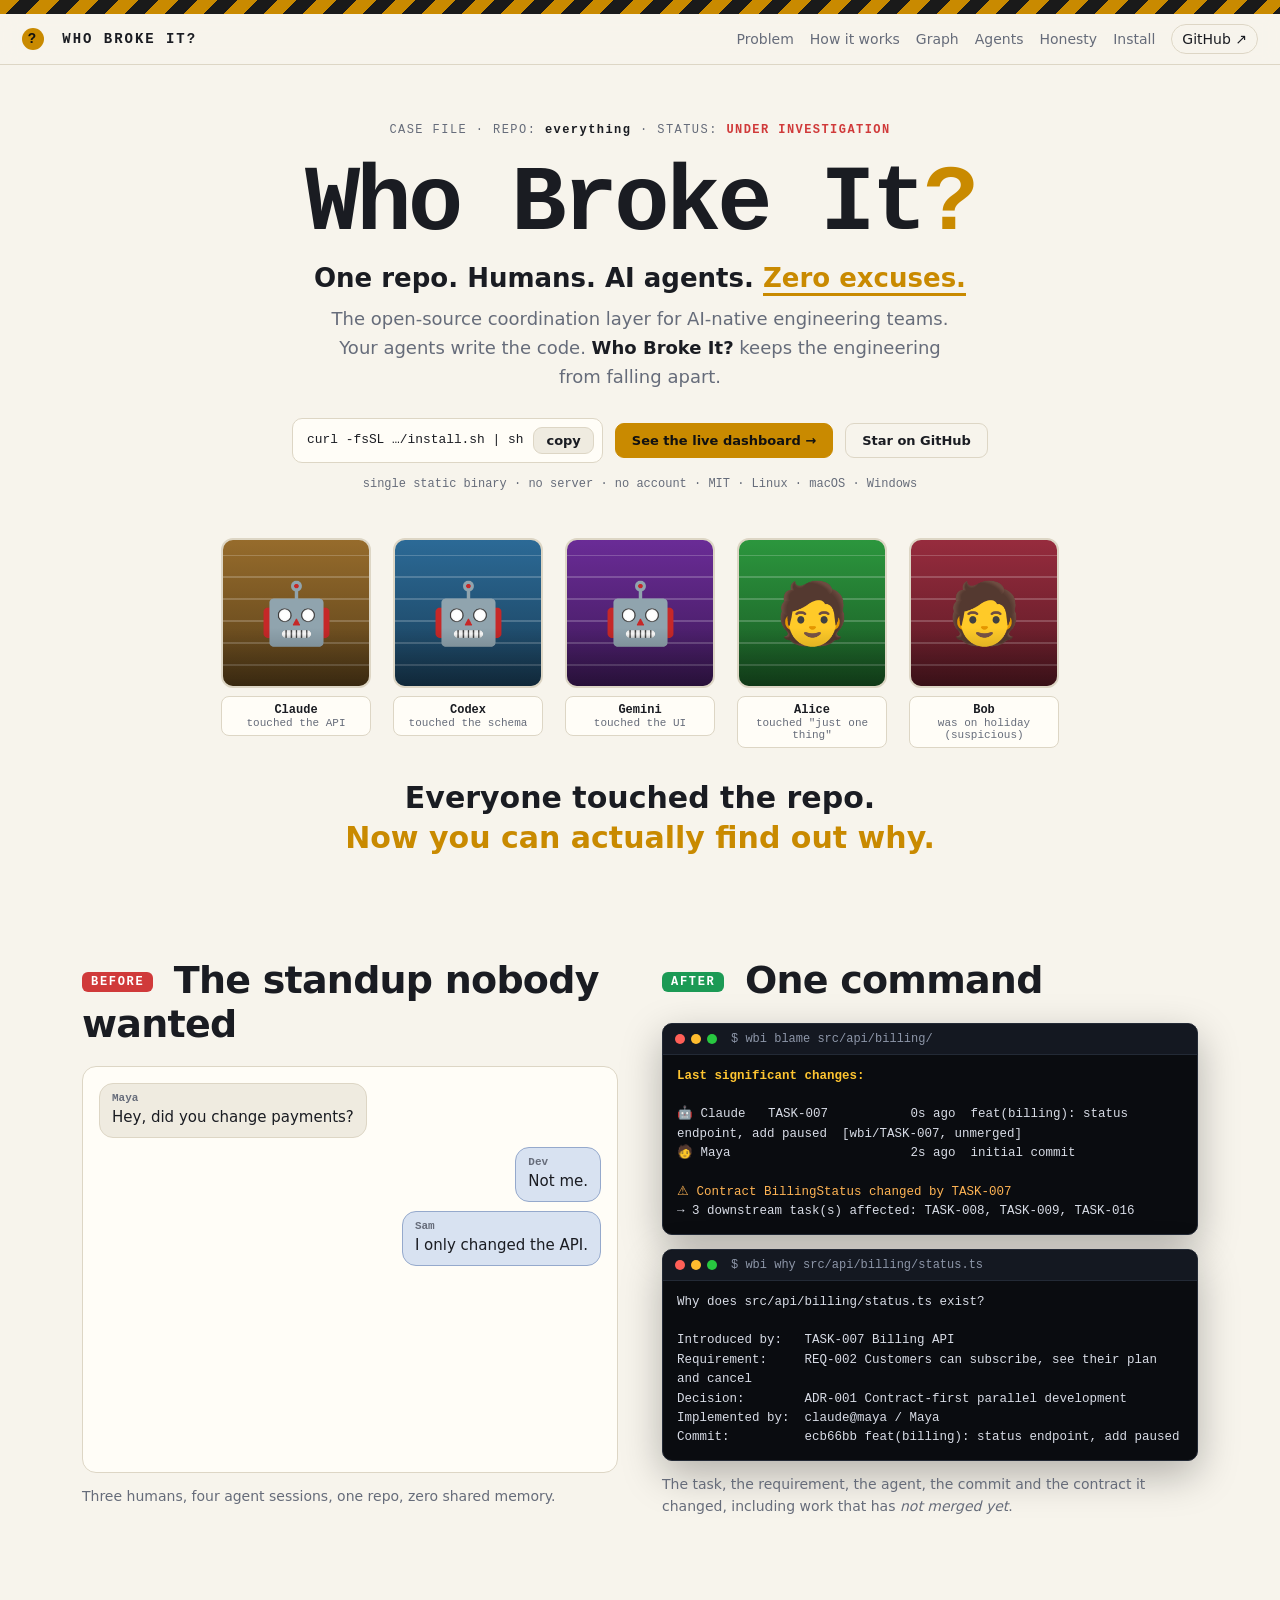
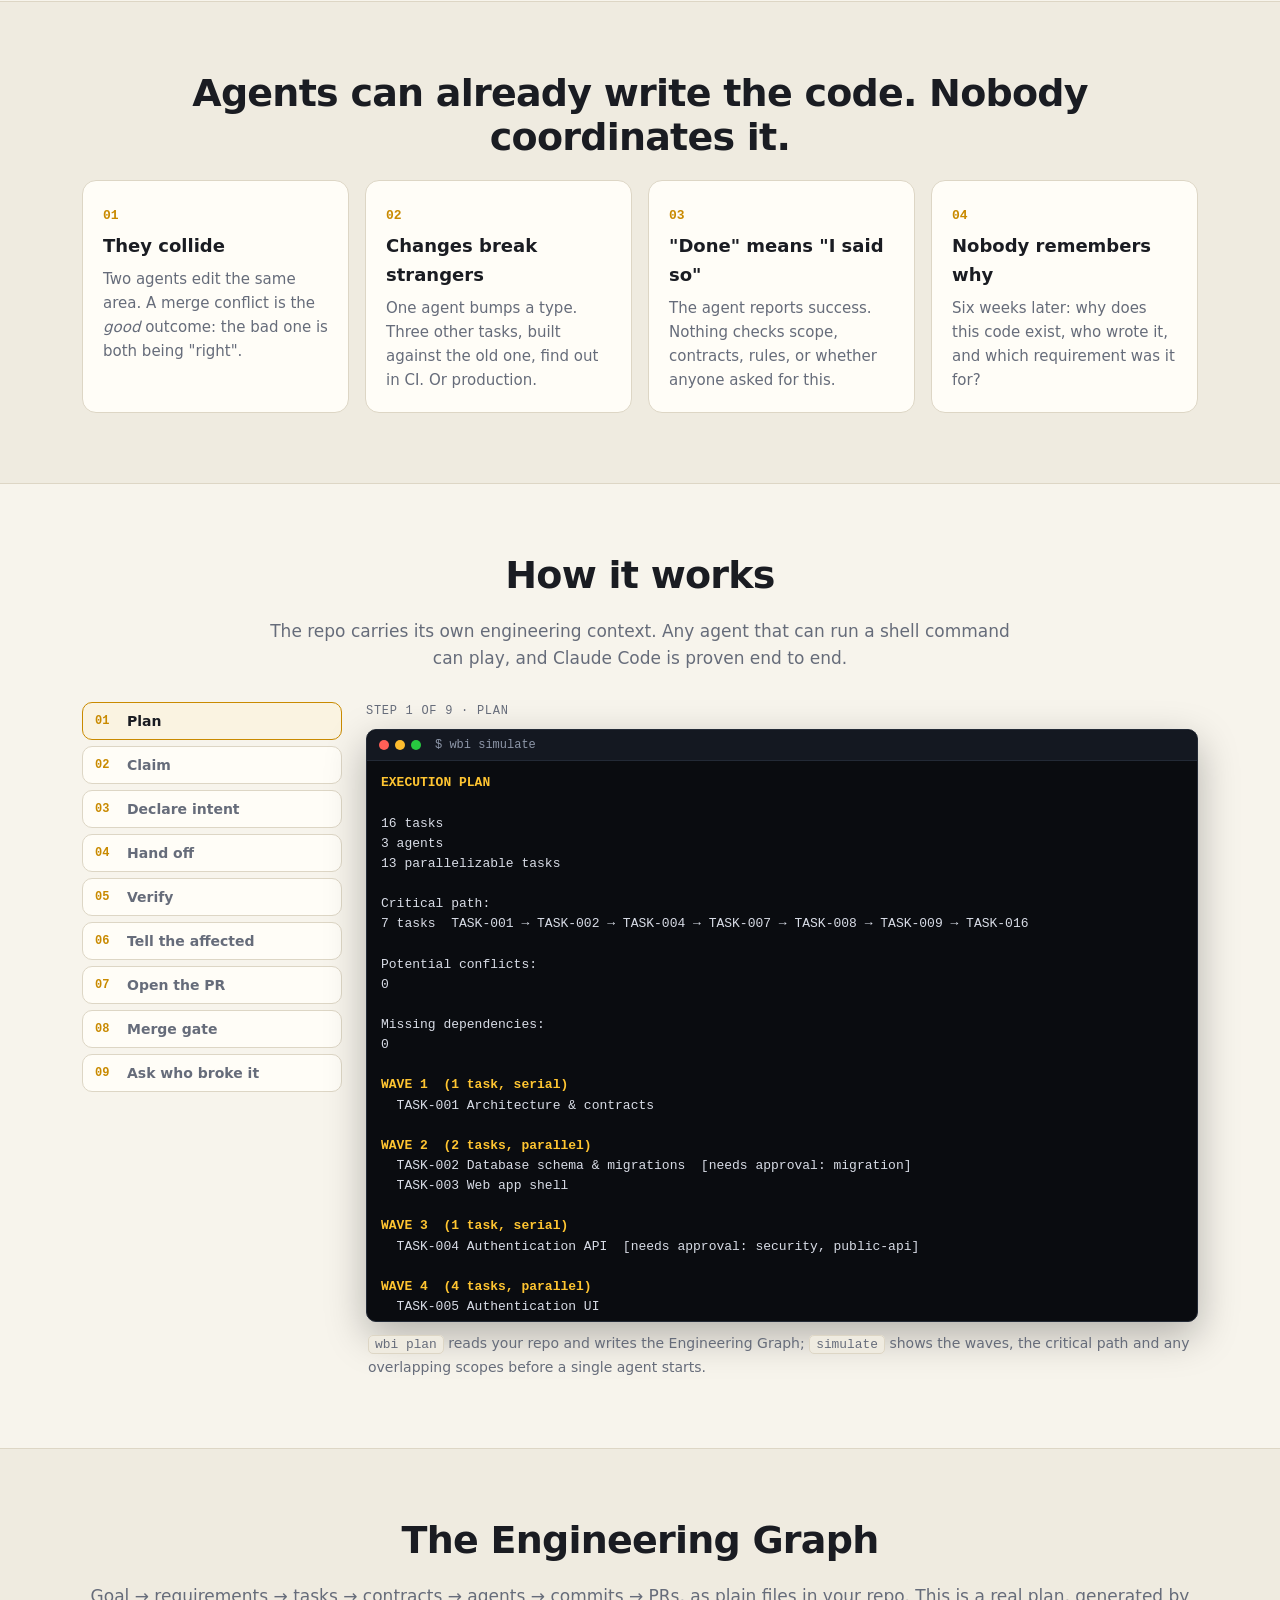
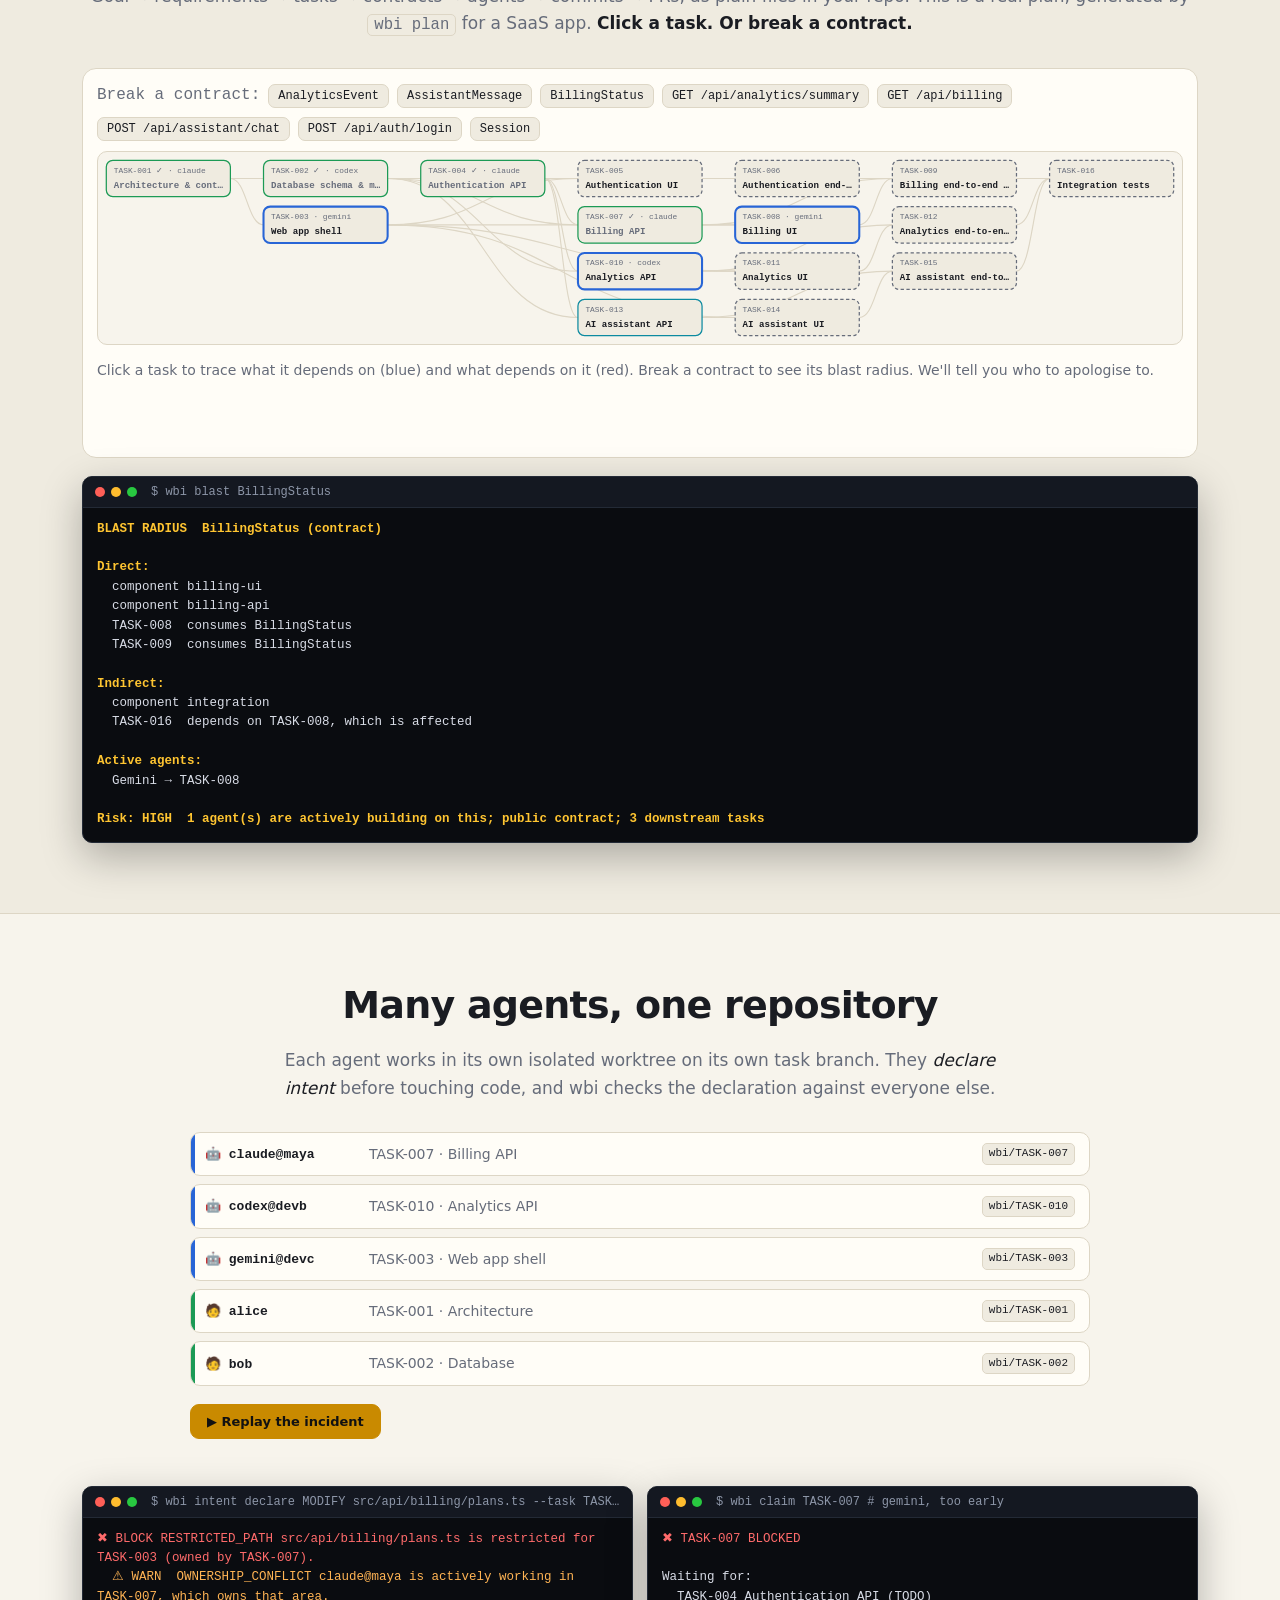
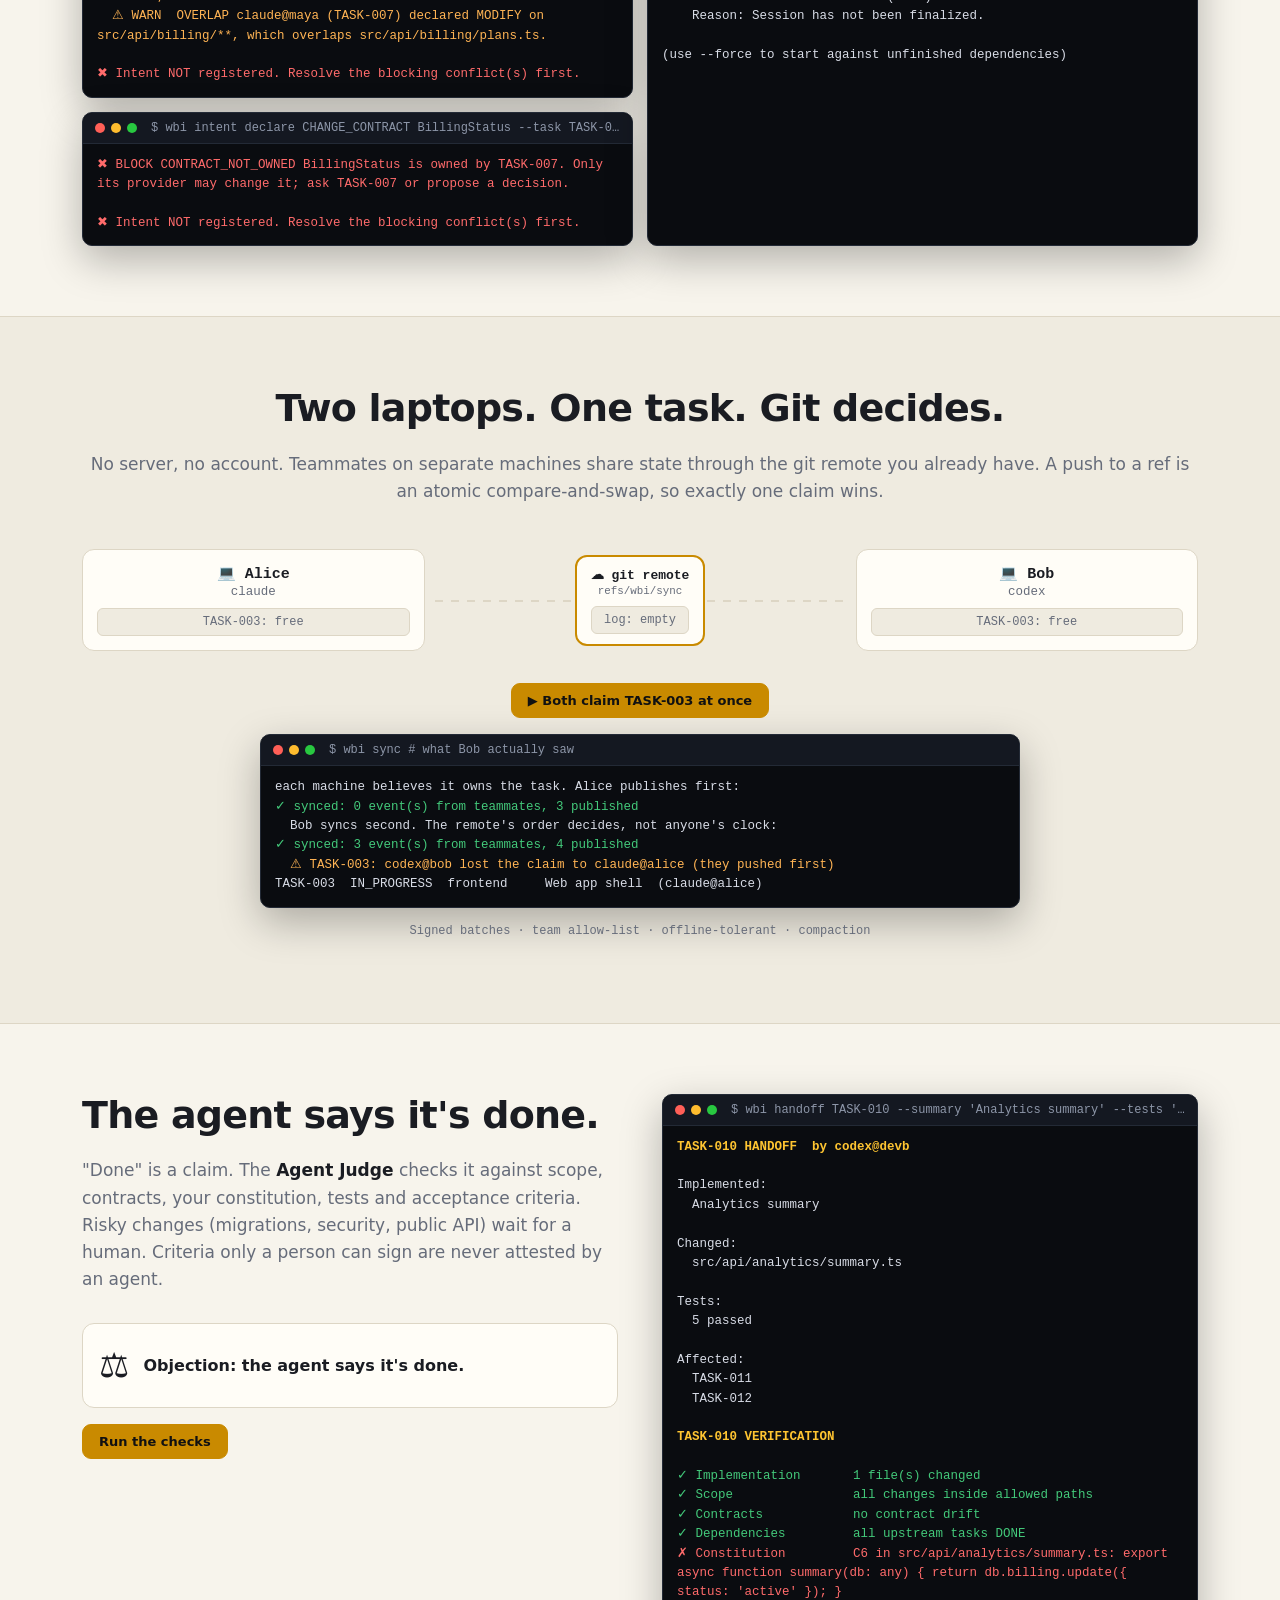
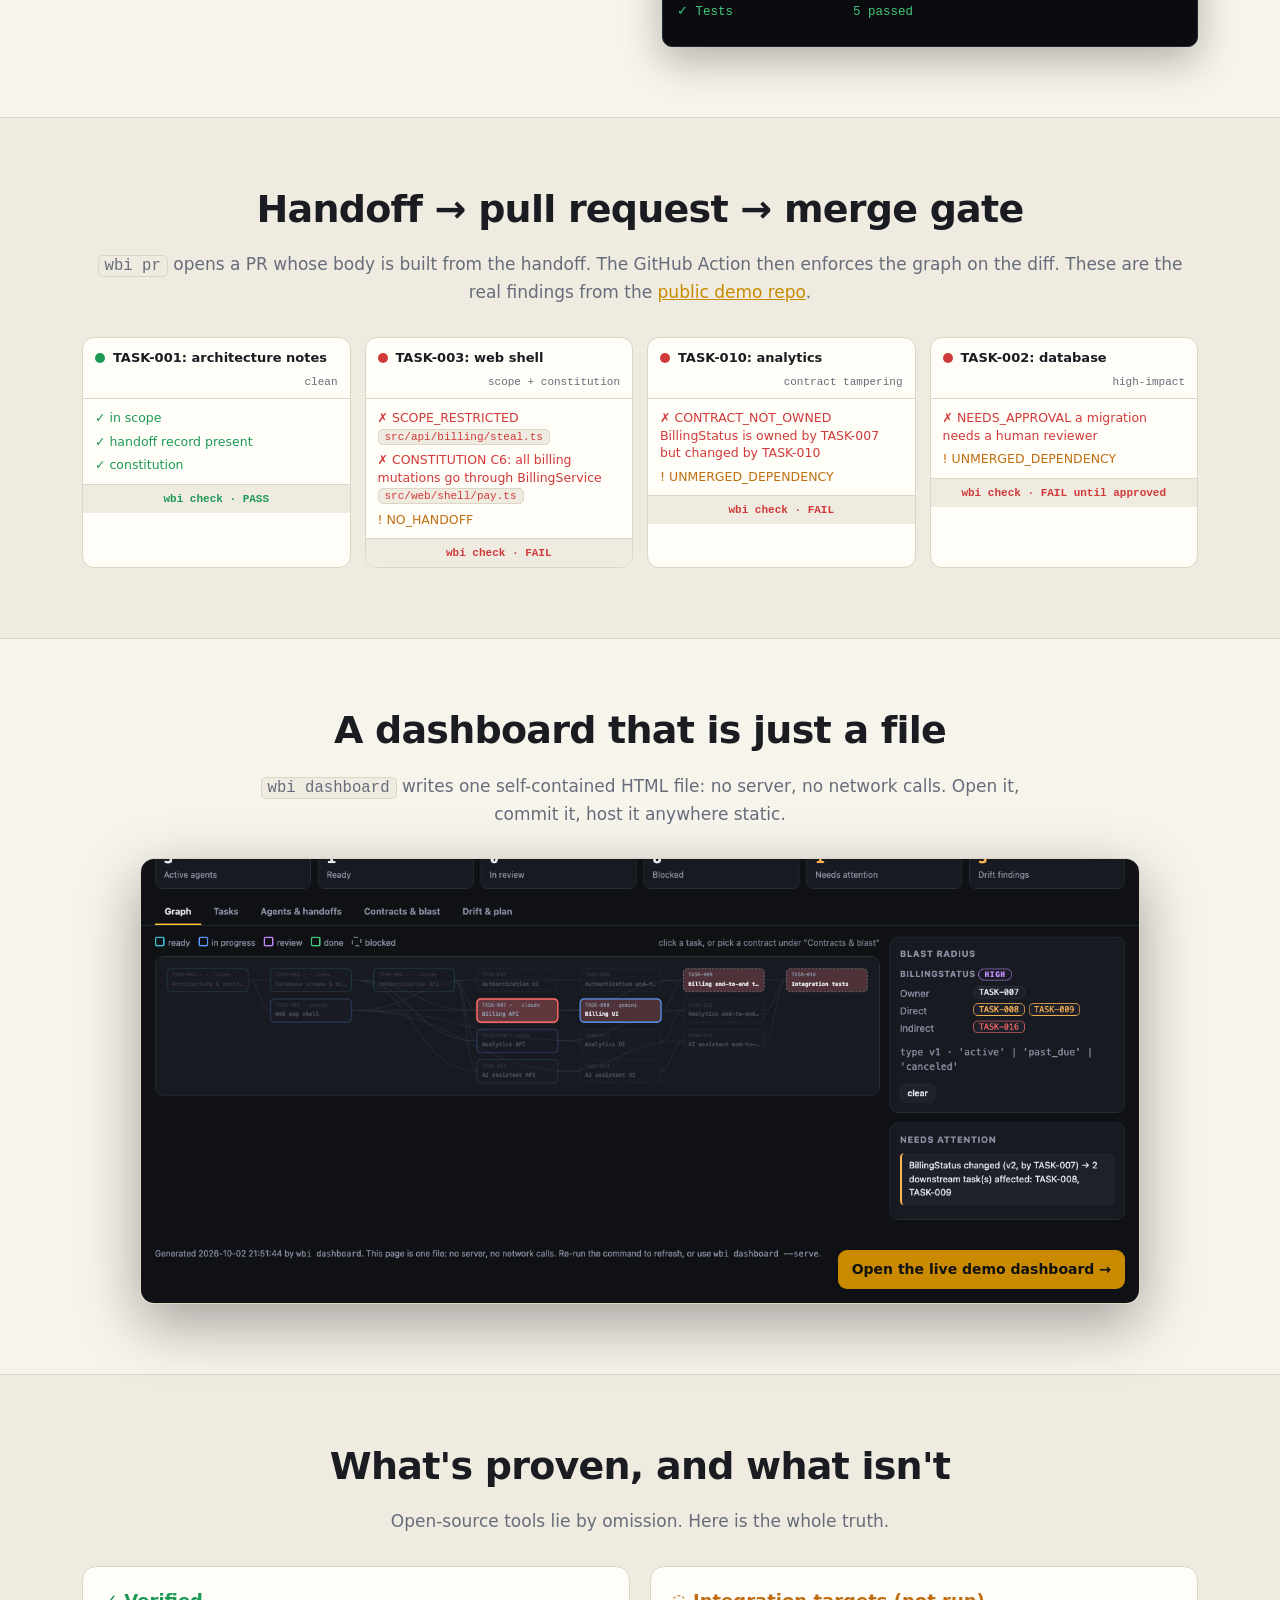
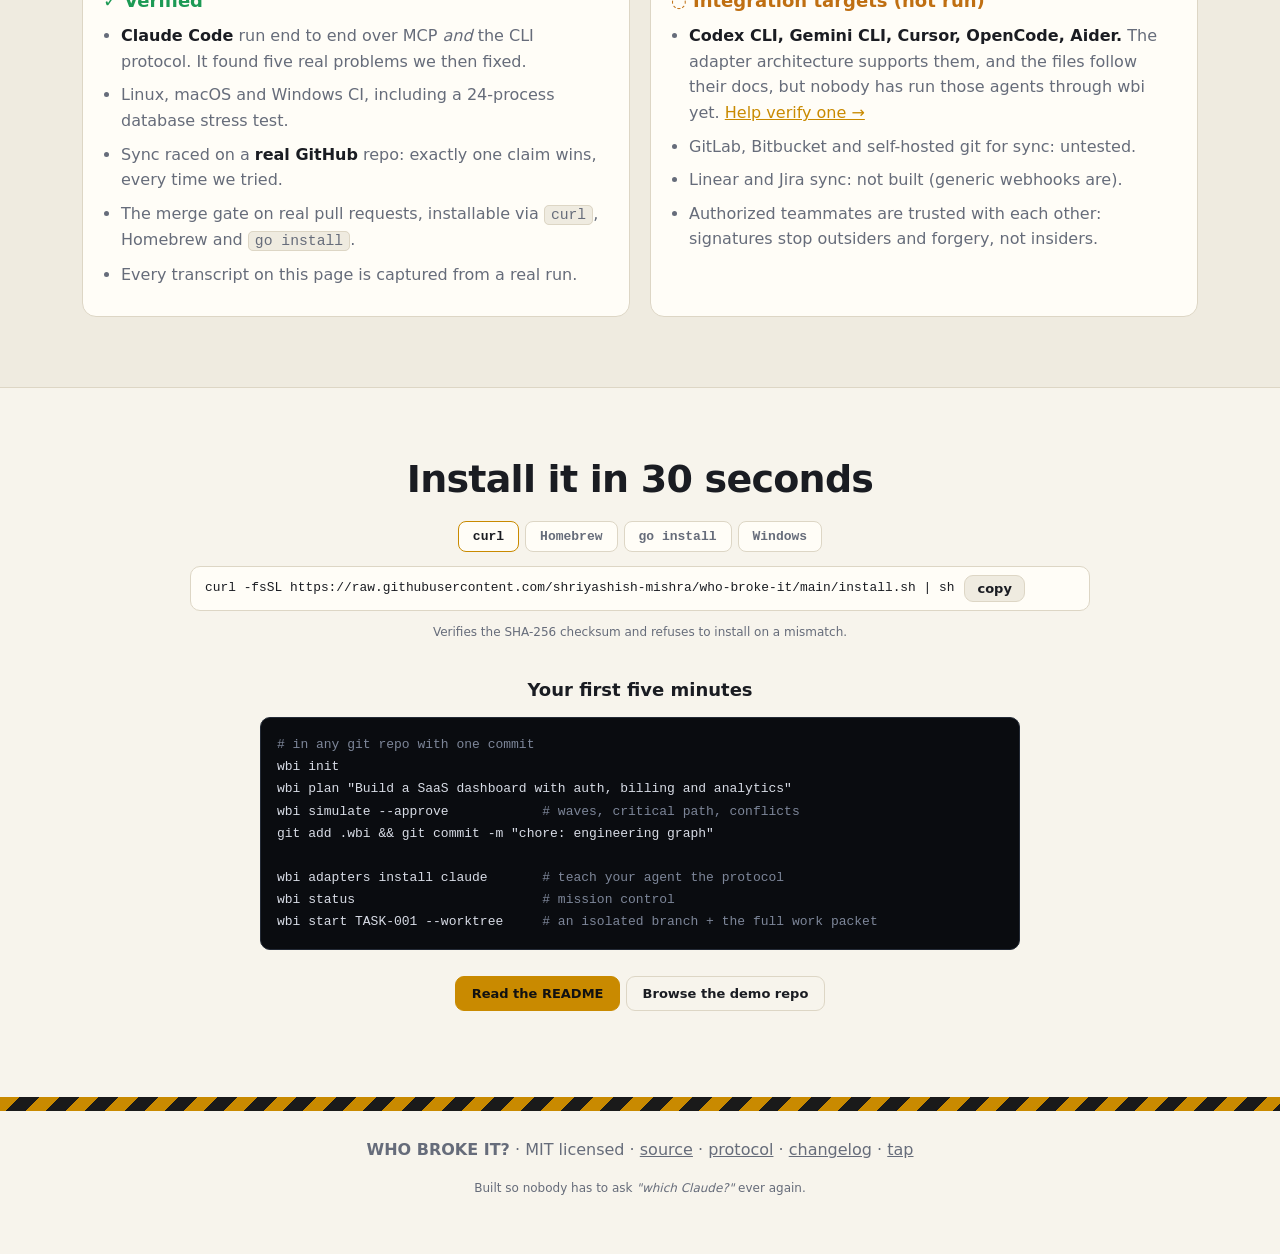
==== site/index.html @ e5d43554 "feat(site): GitHub Pages site (noir case-file theme) built from real demo output Hero, before/after," ====
<!doctype html>
<html lang="en">
<head>
<meta charset="utf-8">
<meta name="viewport" content="width=device-width, initial-scale=1">
<title>Who Broke It? One repo. Humans. AI agents. Zero excuses.</title>
<meta name="description" content="Who Broke It? is the open-source coordination layer for AI-native engineering teams: one repo, many humans and coding agents, shared task graph, intent and conflict detection, blast radius, verified handoffs and a merge gate.">
<meta property="og:title" content="Who Broke It?">
<meta property="og:description" content="One repo. Humans. AI agents. Zero excuses. The open-source coordination layer for AI-native engineering teams.">
<meta property="og:type" content="website">
<meta property="og:url" content="https://shriyashish-mishra.github.io/who-broke-it/">
<meta property="og:image" content="https://shriyashish-mishra.github.io/who-broke-it/og.png">
<meta name="twitter:card" content="summary_large_image">
<link rel="icon" href="favicon.svg" type="image/svg+xml">
<link rel="stylesheet" href="site.css">
<noscript><style>.term pre .ln,.m{opacity:1!important;transform:none!important}</style></noscript>
</head>
<body>

<div class="tape" aria-hidden="true"></div>

<header class="top">
  <a class="logo" href="#top" aria-label="Who Broke It? home"><span class="q">?</span> WHO BROKE IT?</a>
  <nav aria-label="Sections">
    <a href="#problem">Problem</a><a href="#how">How it works</a><a href="#graph">Graph</a><a href="#agents">Agents</a><a href="#trust">Honesty</a><a href="#install">Install</a>
    <a class="gh" href="https://github.com/shriyashish-mishra/who-broke-it" rel="noopener">GitHub ↗</a>
  </nav>
</header>

<main id="top">

<!-- ============================ HERO -->
<section class="hero">
  <p class="case mono">CASE FILE · REPO: <b>everything</b> · STATUS: <b class="hot">UNDER INVESTIGATION</b></p>
  <h1>Who Broke It<span class="cursor">?</span></h1>
  <p class="tag">One repo. Humans. AI agents. <em>Zero excuses.</em></p>
  <p class="sub">The open-source coordination layer for AI-native engineering teams. Your agents write the code. <b>Who Broke It?</b> keeps the engineering from falling apart.</p>
  <div class="cta">
    <div class="install" data-copy="curl -fsSL https://raw.githubusercontent.com/shriyashish-mishra/who-broke-it/main/install.sh | sh">
      <code>curl -fsSL …/install.sh | sh</code><button type="button" aria-label="Copy install command">copy</button>
    </div>
    <a class="btn" href="demo-dashboard.html">See the live dashboard →</a>
    <a class="btn ghost" href="https://github.com/shriyashish-mishra/who-broke-it">Star on GitHub</a>
  </div>
  <p class="fine mono">single static binary · no server · no account · MIT · Linux · macOS · Windows</p>

  <div class="lineup" aria-label="Suspects who touched the repo">
    <figure><div class="face" style="--h:36">🤖</div><figcaption><b>Claude</b><span>touched the API</span></figcaption></figure>
    <figure><div class="face" style="--h:205">🤖</div><figcaption><b>Codex</b><span>touched the schema</span></figcaption></figure>
    <figure><div class="face" style="--h:275">🤖</div><figcaption><b>Gemini</b><span>touched the UI</span></figcaption></figure>
    <figure><div class="face" style="--h:130">🧑</div><figcaption><b>Alice</b><span>touched "just one thing"</span></figcaption></figure>
    <figure><div class="face" style="--h:350">🧑</div><figcaption><b>Bob</b><span>was on holiday (suspicious)</span></figcaption></figure>
  </div>
  <p class="verdict">Everyone touched the repo.<br><b>Now you can actually find out why.</b></p>
</section>

<!-- ============================ BEFORE / AFTER -->
<section id="problem" class="block">
  <div class="split">
    <div>
      <h2><span class="tagpill">BEFORE</span> The standup nobody wanted</h2>
      <div class="chat" id="chat" aria-label="A chat about who changed payments">
        <p class="m a"><i>Maya</i>Hey, did you change payments?</p>
        <p class="m b"><i>Dev</i>Not me.</p>
        <p class="m b"><i>Sam</i>I only changed the API.</p>
        <p class="m a"><i>Maya</i>Claude changed the API.</p>
        <p class="m b"><i>Sam</i>Which Claude?</p>
        <p class="m dots"><i>everyone</i>…</p>
      </div>
      <p class="aside">Three humans, four agent sessions, one repo, zero shared memory.</p>
    </div>
    <div>
      <h2><span class="tagpill ok">AFTER</span> One command</h2>
      <div class="term" data-key="blame" data-cmd="wbi blame src/api/billing/"></div>
      <div class="term" data-key="why" data-cmd="wbi why src/api/billing/status.ts" style="margin-top:14px"></div>
      <p class="aside">The task, the requirement, the agent, the commit and the contract it changed, including work that has <em>not merged yet</em>.</p>
    </div>
  </div>
</section>

<section class="block alt">
  <h2 class="center">Agents can already write the code. Nobody coordinates it.</h2>
  <div class="cards four">
    <article><b>01</b><h3>They collide</h3><p>Two agents edit the same area. A merge conflict is the <em>good</em> outcome: the bad one is both being "right".</p></article>
    <article><b>02</b><h3>Changes break strangers</h3><p>One agent bumps a type. Three other tasks, built against the old one, find out in CI. Or production.</p></article>
    <article><b>03</b><h3>"Done" means "I said so"</h3><p>The agent reports success. Nothing checks scope, contracts, rules, or whether anyone asked for this.</p></article>
    <article><b>04</b><h3>Nobody remembers why</h3><p>Six weeks later: why does this code exist, who wrote it, and which requirement was it for?</p></article>
  </div>
</section>

<!-- ============================ HOW IT WORKS -->
<section id="how" class="block">
  <h2 class="center">How it works</h2>
  <p class="lead center">The repo carries its own engineering context. Any agent that can run a shell command can play, and Claude Code is proven end to end.</p>
  <div class="how">
    <ol class="steps" id="steps" role="tablist" aria-label="Workflow steps"></ol>
    <div class="stage">
      <div class="stagehead mono" id="stagehead"></div>
      <div class="term big" id="stageterm"></div>
      <p class="stagenote" id="stagenote"></p>
    </div>
  </div>
</section>

<!-- ============================ GRAPH -->
<section id="graph" class="block alt">
  <h2 class="center">The Engineering Graph</h2>
  <p class="lead center">Goal → requirements → tasks → contracts → agents → commits → PRs, as plain files in your repo. This is a real plan, generated by <code>wbi plan</code> for a SaaS app. <b>Click a task. Or break a contract.</b></p>
  <div class="graphbox">
    <div class="contracts" id="contractbtns"><span class="mono dim">Break a contract:</span></div>
    <div class="gscroll"><svg id="g" role="img" aria-label="Interactive task dependency graph"></svg></div>
    <div class="ginfo" id="ginfo"><p class="dim">Click a task to trace what it depends on (blue) and what depends on it (red). Break a contract to see its blast radius. We'll tell you who to apologise to.</p></div>
  </div>
  <div class="term" data-key="blast" data-cmd="wbi blast BillingStatus" style="margin-top:18px"></div>
</section>

<!-- ============================ AGENTS -->
<section id="agents" class="block">
  <h2 class="center">Many agents, one repository</h2>
  <p class="lead center">Each agent works in its own isolated worktree on its own task branch. They <em>declare intent</em> before touching code, and wbi checks the declaration against everyone else.</p>
  <div class="lanes" id="lanes">
    <div class="lane" data-who="claude"><span class="who">🤖 claude@maya</span><span class="task">TASK-007 · Billing API</span><code>wbi/TASK-007</code></div>
    <div class="lane" data-who="codex"><span class="who">🤖 codex@devb</span><span class="task">TASK-010 · Analytics API</span><code>wbi/TASK-010</code></div>
    <div class="lane" data-who="gemini"><span class="who">🤖 gemini@devc</span><span class="task">TASK-003 · Web app shell</span><code>wbi/TASK-003</code></div>
    <div class="lane" data-who="alice"><span class="who">🧑 alice</span><span class="task">TASK-001 · Architecture</span><code>wbi/TASK-001</code></div>
    <div class="lane" data-who="bob"><span class="who">🧑 bob</span><span class="task">TASK-002 · Database</span><code>wbi/TASK-002</code></div>
  </div>
  <div class="incident">
    <button class="btn" id="replay" type="button">▶ Replay the incident</button>
    <div class="alertbox" id="alertbox" aria-live="polite"></div>
  </div>
  <div class="two">
    <div class="stack">
      <div class="term" data-key="intents1" data-cmd="wbi intent declare MODIFY src/api/billing/plans.ts --task TASK-003   # gemini"></div>
      <div class="term" data-key="intents2" data-cmd="wbi intent declare CHANGE_CONTRACT BillingStatus --task TASK-010   # codex"></div>
    </div>
    <div class="term" data-key="blocked" data-cmd="wbi claim TASK-007   # gemini, too early"></div>
  </div>
</section>

<!-- ============================ SYNC -->
<section class="block alt" id="sync">
  <h2 class="center">Two laptops. One task. Git decides.</h2>
  <p class="lead center">No server, no account. Teammates on separate machines share state through the git remote you already have. A push to a ref is an atomic compare-and-swap, so exactly one claim wins.</p>
  <div class="race" aria-label="Animated diagram of a claim race">
    <div class="box"><div class="lap">💻 Alice<br><small>claude</small></div><div class="state" id="sa">TASK-003: free</div></div>
    <div class="wire"><div class="pkt a" id="pa"></div><div class="pkt b" id="pb"></div><div class="remote">☁ git remote<br><small>refs/wbi/sync</small><div class="state" id="sr">log: empty</div></div></div>
    <div class="box"><div class="lap">💻 Bob<br><small>codex</small></div><div class="state" id="sb">TASK-003: free</div></div>
  </div>
  <p class="center"><button class="btn" id="racebtn" type="button">▶ Both claim TASK-003 at once</button></p>
  <div class="term" data-key="race" data-cmd="wbi sync   # what Bob actually saw" style="max-width:760px;margin:16px auto 0"></div>
  <p class="fine center mono" style="margin-top:14px">Signed batches · team allow-list · offline-tolerant · compaction</p>
</section>

<!-- ============================ JUDGE -->
<section class="block" id="judge">
  <div class="split">
    <div>
      <h2>The agent says it's done.</h2>
      <p class="lead">"Done" is a claim. The <b>Agent Judge</b> checks it against scope, contracts, your constitution, tests and acceptance criteria. Risky changes (migrations, security, public API) wait for a human. Criteria only a person can sign are never attested by an agent.</p>
      <div class="gavel" id="gavel"><span>⚖</span><b id="gavelmsg">Objection: the agent says it's done.</b></div>
      <button class="btn" id="judgebtn" type="button">Run the checks</button>
    </div>
    <div>
      <div class="term" data-key="judge" data-cmd="wbi handoff TASK-010 --summary 'Analytics summary' --tests 'npm test'"></div>
    </div>
  </div>
</section>

<!-- ============================ PR / GATE -->
<section class="block alt" id="gate">
  <h2 class="center">Handoff → pull request → merge gate</h2>
  <p class="lead center"><code>wbi pr</code> opens a PR whose body is built from the handoff. The GitHub Action then enforces the graph on the diff. These are the real findings from the <a href="https://github.com/shriyashish-mishra/wbi-action-demo/pulls?q=is%3Apr">public demo repo</a>.</p>
  <div class="prs">
    <article class="pr ok"><header><span class="dot"></span><b>TASK-001: architecture notes</b><em>clean</em></header><ul><li class="g">✓ in scope</li><li class="g">✓ handoff record present</li><li class="g">✓ constitution</li></ul><footer>wbi check · PASS</footer></article>
    <article class="pr bad"><header><span class="dot"></span><b>TASK-003: web shell</b><em>scope + constitution</em></header><ul><li class="r">✗ SCOPE_RESTRICTED <code>src/api/billing/steal.ts</code></li><li class="r">✗ CONSTITUTION C6: all billing mutations go through BillingService <code>src/web/shell/pay.ts</code></li><li class="y">! NO_HANDOFF</li></ul><footer>wbi check · FAIL</footer></article>
    <article class="pr bad"><header><span class="dot"></span><b>TASK-010: analytics</b><em>contract tampering</em></header><ul><li class="r">✗ CONTRACT_NOT_OWNED BillingStatus is owned by TASK-007 but changed by TASK-010</li><li class="y">! UNMERGED_DEPENDENCY</li></ul><footer>wbi check · FAIL</footer></article>
    <article class="pr bad"><header><span class="dot"></span><b>TASK-002: database</b><em>high-impact</em></header><ul><li class="r">✗ NEEDS_APPROVAL a migration needs a human reviewer</li><li class="y">! UNMERGED_DEPENDENCY</li></ul><footer>wbi check · FAIL until approved</footer></article>
  </div>
</section>

<!-- ============================ DASHBOARD -->
<section class="block" id="dash">
  <h2 class="center">A dashboard that is just a file</h2>
  <p class="lead center"><code>wbi dashboard</code> writes one self-contained HTML file: no server, no network calls. Open it, commit it, host it anywhere static.</p>
  <a class="shot" href="demo-dashboard.html"><img src="assets/dashboard.png" alt="The Who Broke It dashboard showing a task graph with the BillingStatus contract's blast radius highlighted" loading="lazy" width="1440" height="640"><span>Open the live demo dashboard →</span></a>
</section>

<!-- ============================ HONESTY -->
<section id="trust" class="block alt">
  <h2 class="center">What's proven, and what isn't</h2>
  <p class="lead center">Open-source tools lie by omission. Here is the whole truth.</p>
  <div class="truth">
    <div><h3 class="g">✓ Verified</h3><ul>
      <li><b>Claude Code</b> run end to end over MCP <em>and</em> the CLI protocol. It found five real problems we then fixed.</li>
      <li>Linux, macOS and Windows CI, including a 24-process database stress test.</li>
      <li>Sync raced on a <b>real GitHub</b> repo: exactly one claim wins, every time we tried.</li>
      <li>The merge gate on real pull requests, installable via <code>curl</code>, Homebrew and <code>go install</code>.</li>
      <li>Every transcript on this page is captured from a real run.</li></ul></div>
    <div><h3 class="y">◌ Integration targets (not run)</h3><ul>
      <li><b>Codex CLI, Gemini CLI, Cursor, OpenCode, Aider.</b> The adapter architecture supports them, and the files follow their docs, but nobody has run those agents through wbi yet. <a href="https://github.com/shriyashish-mishra/who-broke-it/blob/main/docs/ADAPTERS.md">Help verify one →</a></li>
      <li>GitLab, Bitbucket and self-hosted git for sync: untested.</li>
      <li>Linear and Jira sync: not built (generic webhooks are).</li>
      <li>Authorized teammates are trusted with each other: signatures stop outsiders and forgery, not insiders.</li></ul></div>
  </div>
</section>

<!-- ============================ INSTALL -->
<section id="install" class="block">
  <h2 class="center">Install it in 30 seconds</h2>
  <div class="tabs" role="tablist" id="itabs">
    <button role="tab" aria-selected="true" data-i="curl">curl</button><button role="tab" aria-selected="false" data-i="brew">Homebrew</button><button role="tab" aria-selected="false" data-i="go">go install</button><button role="tab" aria-selected="false" data-i="win">Windows</button>
  </div>
  <div class="itab" id="i-curl"><div class="install wide" data-copy="curl -fsSL https://raw.githubusercontent.com/shriyashish-mishra/who-broke-it/main/install.sh | sh"><code>curl -fsSL https://raw.githubusercontent.com/shriyashish-mishra/who-broke-it/main/install.sh | sh</code><button type="button">copy</button></div><p class="fine">Verifies the SHA-256 checksum and refuses to install on a mismatch.</p></div>
  <div class="itab" id="i-brew" hidden><div class="install wide" data-copy="brew install shriyashish-mishra/tap/wbi"><code>brew install shriyashish-mishra/tap/wbi</code><button type="button">copy</button></div></div>
  <div class="itab" id="i-go" hidden><div class="install wide" data-copy="go install github.com/shriyashish-mishra/who-broke-it/cmd/wbi@latest"><code>go install github.com/shriyashish-mishra/who-broke-it/cmd/wbi@latest</code><button type="button">copy</button></div><p class="fine">Needs Go 1.26+.</p></div>
  <div class="itab" id="i-win" hidden><p>Download <code>wbi_&lt;version&gt;_windows_amd64.zip</code> from the <a href="https://github.com/shriyashish-mishra/who-broke-it/releases/latest">latest release</a>, unzip, and put <code>wbi.exe</code> on your PATH. Windows is covered by CI tests; the demo scripts are bash.</p></div>

  <h3 class="center" style="margin-top:34px">Your first five minutes</h3>
  <pre class="qs"><code><span class="c"># in any git repo with one commit</span>
wbi init
wbi plan "Build a SaaS dashboard with auth, billing and analytics"
wbi simulate --approve            <span class="c"># waves, critical path, conflicts</span>
git add .wbi &amp;&amp; git commit -m "chore: engineering graph"

wbi adapters install claude       <span class="c"># teach your agent the protocol</span>
wbi status                        <span class="c"># mission control</span>
wbi start TASK-001 --worktree     <span class="c"># an isolated branch + the full work packet</span></code></pre>
  <p class="center"><a class="btn" href="https://github.com/shriyashish-mishra/who-broke-it#readme">Read the README</a> <a class="btn ghost" href="https://github.com/shriyashish-mishra/wbi-action-demo">Browse the demo repo</a></p>
</section>

</main>

<footer>
  <div class="tape" aria-hidden="true"></div>
  <p><b>WHO BROKE IT?</b> · MIT licensed · <a href="https://github.com/shriyashish-mishra/who-broke-it">source</a> · <a href="https://github.com/shriyashish-mishra/who-broke-it/blob/main/docs/PROTOCOL.md">protocol</a> · <a href="https://github.com/shriyashish-mishra/who-broke-it/blob/main/CHANGELOG.md">changelog</a> · <a href="https://github.com/shriyashish-mishra/homebrew-tap">tap</a></p>
  <p class="fine">Built so nobody has to ask <i>"which Claude?"</i> ever again.</p>
</footer>

<script src="data.js"></script>
<script src="site.js"></script>
</body>
</html>
---- site/site.css ----
:root{
  color-scheme:dark light;
  --bg:#0d0f13; --bg2:#12151b; --card:#161a22; --line:#262c38; --ink:#eceef3; --dim:#8d96a8;
  --amber:#ffc531; --red:#ff6b6b; --green:#43c97a; --blue:#5b9dff; --violet:#c58bff; --cyan:#3fc1d6; --warn:#ffb454;
  --mono:ui-monospace,SFMono-Regular,"SF Mono",Menlo,Consolas,"Liberation Mono",monospace;
  --sans:system-ui,-apple-system,"Segoe UI",Roboto,"Helvetica Neue",sans-serif;
  --tapeink:#101010;
}
@media (prefers-color-scheme:light){:root{--bg:#f7f4ec;--bg2:#efebe0;--card:#fffdf7;--line:#ddd6c5;--ink:#1a1c22;--dim:#666c7a;--amber:#c98a00;--red:#d03a3a;--green:#1c9a55;--blue:#2865d6;--violet:#8442cf;--cyan:#0c8aa0;--warn:#bf6f12;--tapeink:#1a1a1a}}
*{box-sizing:border-box} html{scroll-behavior:smooth} body{margin:0;background:var(--bg);color:var(--ink);font:16px/1.6 var(--sans);-webkit-font-smoothing:antialiased}
a{color:var(--amber)} code,.mono{font-family:var(--mono)} code{font-size:.92em;background:var(--bg2);border:1px solid var(--line);border-radius:5px;padding:1px 6px}
.dim{color:var(--dim)} .center{text-align:center} .g{color:var(--green)} .r{color:var(--red)} .y{color:var(--warn)} .hot{color:var(--red)}
.tape{height:14px;background:repeating-linear-gradient(135deg,var(--amber) 0 14px,var(--tapeink) 14px 28px)}
.top{position:sticky;top:0;z-index:20;display:flex;align-items:center;justify-content:space-between;gap:12px;padding:10px 22px;background:color-mix(in srgb,var(--bg) 88%,transparent);backdrop-filter:blur(8px);border-bottom:1px solid var(--line)}
.logo{font:800 14px var(--mono);letter-spacing:.14em;color:var(--ink);text-decoration:none;white-space:nowrap} .logo .q{display:inline-grid;place-items:center;width:22px;height:22px;background:var(--amber);color:#111;border-radius:50%;margin-right:8px;font-size:14px}
.top nav{display:flex;gap:16px;align-items:center;font-size:14px;overflow-x:auto} .top nav a{color:var(--dim);text-decoration:none;white-space:nowrap} .top nav a:hover{color:var(--ink)} .top nav .gh{color:var(--ink);border:1px solid var(--line);padding:3px 10px;border-radius:99px}
@media(max-width:760px){.top nav a:not(.gh){display:none}}

.hero{max-width:1000px;margin:0 auto;padding:56px 22px 30px;text-align:center}
.case{font-size:12px;letter-spacing:.12em;color:var(--dim);margin:0 0 18px} .case b{color:var(--ink)} .case .hot{color:var(--red)}
h1{font:800 clamp(44px,9vw,92px)/1 var(--mono);letter-spacing:-.04em;margin:.1em 0 .12em} .cursor{color:var(--amber);animation:blink 1.1s steps(2) infinite} @keyframes blink{50%{opacity:0}}
.tag{font:700 clamp(18px,3vw,26px)/1.3 var(--sans);margin:0 0 10px} .tag em{font-style:normal;color:var(--amber);border-bottom:3px solid var(--amber)}
.sub{max-width:640px;margin:0 auto 26px;color:var(--dim);font-size:18px} .sub b{color:var(--ink)}
.cta{display:flex;gap:12px;flex-wrap:wrap;justify-content:center;align-items:center}
.install{display:flex;align-items:center;gap:10px;background:var(--card);border:1px solid var(--line);border-radius:10px;padding:8px 8px 8px 14px;font-family:var(--mono);font-size:14px;max-width:100%}
.install code{background:none;border:0;padding:0;overflow:auto;white-space:nowrap} .install.wide{max-width:900px;margin:0 auto}
.install button,.btn{font:700 13px var(--sans);cursor:pointer;border-radius:9px;padding:9px 16px;border:1px solid var(--amber);background:var(--amber);color:#111;text-decoration:none;display:inline-block}
.install button{padding:5px 12px;background:var(--bg2);color:var(--ink);border-color:var(--line)} .install button.ok{color:var(--green);border-color:var(--green)}
.btn.ghost{background:transparent;color:var(--ink);border-color:var(--line)} .btn:hover{filter:brightness(1.1)}
.fine{color:var(--dim);font-size:12px} .fine.center{text-align:center}

.lineup{display:flex;justify-content:center;gap:clamp(8px,2vw,22px);flex-wrap:wrap;margin:44px 0 6px}
.lineup figure{margin:0;width:clamp(96px,16vw,150px)}
.face{height:clamp(96px,16vw,150px);border-radius:12px;border:2px solid var(--line);display:grid;place-items:center;font-size:clamp(38px,6vw,60px);background:linear-gradient(180deg,hsl(var(--h) 55% 38%),hsl(var(--h) 55% 22%));position:relative;
  background-image:repeating-linear-gradient(0deg,transparent 0 14%,rgba(255,255,255,.2) 14% 15%),linear-gradient(180deg,hsl(var(--h) 55% 38%),hsl(var(--h) 55% 22%))}
.face:after{content:"";position:absolute;inset:0;background:linear-gradient(transparent 60%,rgba(0,0,0,.35));border-radius:10px}
.lineup figcaption{font:12px var(--mono);margin-top:8px;display:flex;flex-direction:column;background:var(--card);border:1px solid var(--line);border-radius:8px;padding:6px} .lineup figcaption b{color:var(--ink)} .lineup figcaption span{color:var(--dim);font-size:11px}
.verdict{font:600 clamp(20px,3.4vw,30px)/1.35 var(--sans);margin:30px 0 0} .verdict b{color:var(--amber)}

.block{padding:70px 22px;max-width:1160px;margin:0 auto} .block.alt{max-width:none;background:var(--bg2);border-block:1px solid var(--line)} .block.alt>*{max-width:1116px;margin-left:auto;margin-right:auto}
h2{font:800 clamp(24px,4vw,38px)/1.15 var(--sans);margin:0 0 20px;letter-spacing:-.02em} h3{margin:0 0 6px;font-size:18px}
.lead{max-width:760px;margin:0 auto 30px;color:var(--dim);font-size:17px} .lead b,.lead em{color:var(--ink)} .lead.center{text-align:center}
.split{display:grid;grid-template-columns:1fr 1fr;gap:44px;align-items:start} @media(max-width:900px){.split{grid-template-columns:minmax(0,1fr);gap:30px}} .split>*{min-width:0}
.tagpill{display:inline-block;font:800 12px var(--mono);letter-spacing:.14em;padding:3px 9px;border-radius:6px;background:var(--red);color:#fff;vertical-align:middle;margin-right:8px} .tagpill.ok{background:var(--green)}
.aside{color:var(--dim);font-size:14px;margin-top:12px}

.chat{background:var(--card);border:1px solid var(--line);border-radius:14px;padding:16px;display:flex;flex-direction:column;gap:9px;min-height:330px}
.m{margin:0;max-width:82%;padding:8px 12px;border-radius:14px;font-size:15px;opacity:0;transform:translateY(6px);transition:.4s} .m.show{opacity:1;transform:none}
.m i{display:block;font:700 11px var(--mono);font-style:normal;color:var(--dim);margin-bottom:1px}
.m.a{align-self:flex-start;background:var(--bg2);border:1px solid var(--line)} .m.b{align-self:flex-end;background:color-mix(in srgb,var(--blue) 18%,var(--card));border:1px solid color-mix(in srgb,var(--blue) 40%,var(--line))} .m.dots{align-self:center;background:none;color:var(--dim);text-align:center}
.nomotion .m{opacity:1;transform:none}

.term{background:#0a0c10;border:1px solid #232a36;border-radius:10px;overflow:hidden;box-shadow:0 14px 40px rgba(0,0,0,.28);color:#d8dce6}
.term .bar{display:flex;align-items:center;gap:6px;padding:8px 12px;background:#141821;border-bottom:1px solid #232a36;font:12px var(--mono);color:#8d96a8;overflow:hidden;white-space:nowrap}
.term .bar i{width:10px;height:10px;border-radius:50%;background:#ff5f57;flex:none} .term .bar i:nth-child(2){background:#febc2e} .term .bar i:nth-child(3){background:#28c840} .term .bar span{margin-left:8px;text-overflow:ellipsis;overflow:hidden}
.term pre{margin:0;padding:12px 14px;font:12.5px/1.55 var(--mono);overflow:auto;max-height:520px;white-space:pre-wrap;word-break:break-word;min-height:60px}
.term.big pre{font-size:13px;max-height:560px;min-height:340px}
.term .ok{color:#43c97a}.term .no{color:#ff6b6b}.term .wn{color:#ffb454}.term .hd{color:#ffc531;font-weight:700}.term .dm{color:#7d8699}.term .bl{color:#5b9dff}
.term pre .ln{display:block;opacity:0;transform:translateX(-4px);transition:opacity .25s,transform .25s} .term pre .ln.in,.nomotion .term pre .ln{opacity:1;transform:none}
.term .ln.shake{animation:shake .5s 2}@keyframes shake{25%{transform:translateX(-5px)}75%{transform:translateX(5px)}}
.two{display:grid;grid-template-columns:1fr 1fr;gap:14px;margin-top:22px} @media(max-width:900px){.two{grid-template-columns:minmax(0,1fr)}} .two>*{min-width:0}

.cards{display:grid;gap:16px} .cards.four{grid-template-columns:repeat(auto-fit,minmax(230px,1fr))}
.cards article{background:var(--card);border:1px solid var(--line);border-radius:14px;padding:20px;position:relative} .cards b{font:800 13px var(--mono);color:var(--amber)} .cards h3{margin-top:6px} .cards p{margin:6px 0 0;color:var(--dim);font-size:15px}

.how{display:grid;grid-template-columns:260px minmax(0,1fr);gap:24px;align-items:start} @media(max-width:900px){.how{grid-template-columns:minmax(0,1fr)}}
.steps{list-style:none;margin:0;padding:0;display:flex;flex-direction:column;gap:6px} @media(max-width:900px){.steps{flex-direction:row;overflow-x:auto;padding-bottom:6px}}
.steps li button{width:100%;text-align:left;background:var(--card);border:1px solid var(--line);color:var(--dim);border-radius:10px;padding:10px 12px;font:600 14px var(--sans);cursor:pointer;display:flex;gap:10px;align-items:center;white-space:nowrap}
.steps li button b{font:800 12px var(--mono);color:var(--amber);width:22px} .steps li button[aria-selected=true]{color:var(--ink);border-color:var(--amber);background:color-mix(in srgb,var(--amber) 9%,var(--card))}
.stagehead{color:var(--dim);font-size:12px;margin-bottom:8px;letter-spacing:.06em} .stagenote{color:var(--dim);font-size:14px;margin:10px 2px 0}

.graphbox{background:var(--card);border:1px solid var(--line);border-radius:14px;padding:14px}
.contracts{display:flex;gap:8px;flex-wrap:wrap;align-items:center;margin-bottom:10px} .cbtn{font:12px var(--mono);cursor:pointer;background:var(--bg2);color:var(--ink);border:1px solid var(--line);border-radius:7px;padding:4px 9px} .cbtn:hover,.cbtn[aria-pressed=true]{border-color:var(--red);color:var(--red)}
.gscroll{overflow-x:auto;border:1px solid var(--line);border-radius:10px;background:var(--bg)} #g{width:100%;min-width:900px;height:auto;display:block}
#g text{font-family:var(--mono);fill:var(--ink)} #g .node{cursor:pointer} #g .node rect{fill:var(--bg2);stroke:var(--line);stroke-width:1.5;rx:8}
#g .id{font-size:9.5px;fill:var(--dim)} #g .t{font-size:11px;font-weight:600}
#g .s-DONE rect{stroke:var(--green)} #g .s-DONE .t{fill:var(--dim)} #g .s-IN_PROGRESS rect{stroke:var(--blue);stroke-width:2.5} #g .s-REVIEW rect{stroke:var(--violet);stroke-width:2.5} #g .s-READY rect{stroke:var(--cyan)} #g .s-BLOCKED rect{stroke:var(--dim);stroke-dasharray:4 3}
#g .dim{opacity:.2} #g .sel rect{stroke:var(--amber);stroke-width:3} #g .up rect{fill:color-mix(in srgb,var(--blue) 24%,var(--bg2))} #g .down rect{fill:color-mix(in srgb,var(--red) 24%,var(--bg2))} #g .origin rect{stroke:var(--red);stroke-width:3;fill:color-mix(in srgb,var(--red) 34%,var(--bg2))}
#g .edge{fill:none;stroke:var(--line);stroke-width:1.4} #g .edge.hot{stroke:var(--amber);stroke-width:2.2} #g .edge.dim{opacity:.12}
.ginfo{margin-top:12px;min-height:84px;font-size:14px} .ginfo .chips{display:flex;gap:6px;flex-wrap:wrap;margin:4px 0} .chip{font:12px var(--mono);padding:1px 8px;border-radius:6px;border:1px solid var(--line);background:var(--bg2)} .chip.d{border-color:var(--warn);color:var(--warn)} .chip.i{border-color:var(--red);color:var(--red)}
.pill{font:800 11px var(--mono);padding:1px 8px;border-radius:99px;border:1px solid currentColor}

.lanes{display:flex;flex-direction:column;gap:8px;max-width:900px;margin:0 auto}
.lane{display:grid;grid-template-columns:150px 1fr auto;gap:14px;align-items:center;background:var(--card);border:1px solid var(--line);border-radius:10px;padding:10px 14px;position:relative;overflow:hidden;transition:.3s}
.lane:before{content:"";position:absolute;left:0;top:0;bottom:0;width:4px;background:var(--blue)} .lane[data-who=alice]:before,.lane[data-who=bob]:before{background:var(--green)}
.lane .who{font:700 13px var(--mono)} .lane .task{color:var(--dim);font-size:14px} .lane code{font-size:11px}
.lane.alarm{border-color:var(--red);background:color-mix(in srgb,var(--red) 10%,var(--card));animation:shake .4s 2} @media(max-width:700px){.lane{grid-template-columns:1fr}.lane code{justify-self:start}}
.incident{max-width:900px;margin:18px auto 0;display:flex;gap:16px;align-items:flex-start;flex-wrap:wrap} .alertbox{flex:1;min-width:260px;font:13px/1.5 var(--mono);color:var(--dim);min-height:60px}
.alertbox .blk{color:var(--red)} .alertbox .wrn{color:var(--warn)} .alertbox .okk{color:var(--green);font-weight:700}

.race{display:grid;grid-template-columns:1fr 1.2fr 1fr;gap:10px;align-items:center;max-width:900px;margin:0 auto 18px} @media(max-width:700px){.race{grid-template-columns:1fr;gap:18px}}
.box{background:var(--card);border:1px solid var(--line);border-radius:12px;padding:14px;text-align:center} .lap{font:700 15px var(--mono)} .lap small{color:var(--dim);font-weight:400}
.state{font:12px var(--mono);margin-top:8px;padding:6px;border-radius:6px;background:var(--bg2);border:1px solid var(--line);color:var(--dim);transition:.3s} .state.win{color:var(--green);border-color:var(--green)} .state.lose{color:var(--red);border-color:var(--red)} .state.mine{color:var(--blue);border-color:var(--blue)}
.wire{position:relative;height:130px;display:grid;place-items:center} .wire:before{content:"";position:absolute;left:0;right:0;top:50%;height:2px;background:repeating-linear-gradient(90deg,var(--line) 0 8px,transparent 8px 16px)}
.remote{position:relative;z-index:1;background:var(--card);border:2px solid var(--amber);border-radius:12px;padding:10px 14px;text-align:center;font:700 13px var(--mono)} .remote small{color:var(--dim);font-weight:400}
.pkt{position:absolute;top:calc(50% - 11px);width:22px;height:22px;border-radius:50%;opacity:0;z-index:2;display:grid;place-items:center;font-size:11px;color:#111;font-weight:800} .pkt.a{background:var(--blue);left:0} .pkt.b{background:var(--violet);right:0}
.pkt.go.a{animation:toA 1.1s forwards} .pkt.go.b{animation:toB 1.1s forwards} @keyframes toA{0%{opacity:1;left:0}80%{opacity:1;left:calc(50% - 60px)}100%{opacity:0;left:calc(50% - 60px)}} @keyframes toB{0%{opacity:1;right:0}80%{opacity:1;right:calc(50% - 60px)}100%{opacity:0;right:calc(50% - 60px)}}
.pkt.bounce{background:var(--red);animation:back .9s forwards} @keyframes back{0%{opacity:1;right:calc(50% - 60px)}100%{opacity:0;right:0}}

.gavel{display:flex;gap:14px;align-items:center;background:var(--card);border:1px solid var(--line);border-radius:12px;padding:14px 16px;margin:12px 0 16px} .gavel span{font-size:34px} .gavel b{font-size:16px} .gavel.fail{border-color:var(--red)} .gavel.fail b{color:var(--red)}

.prs{display:grid;grid-template-columns:repeat(auto-fit,minmax(250px,1fr));gap:14px}
.pr{background:var(--card);border:1px solid var(--line);border-radius:12px;overflow:hidden;font-size:13px} .pr header{padding:10px 12px;display:flex;gap:8px;align-items:center;border-bottom:1px solid var(--line);flex-wrap:wrap} .pr header b{font-size:13px} .pr header em{margin-left:auto;font:11px var(--mono);color:var(--dim);font-style:normal}
.pr .dot{width:10px;height:10px;border-radius:50%;background:var(--green)} .pr.bad .dot{background:var(--red)}
.pr ul{list-style:none;margin:0;padding:10px 12px;display:flex;flex-direction:column;gap:6px} .pr li{font-size:12.5px;line-height:1.4} .pr li code{font-size:11px}
.pr footer{padding:8px 12px;border-top:1px solid var(--line);font:700 11px var(--mono);color:var(--green);background:var(--bg2)} .pr.bad footer{color:var(--red)}

.shot{display:block;position:relative;max-width:1000px;margin:0 auto;border:1px solid var(--line);border-radius:14px;overflow:hidden;box-shadow:0 20px 60px rgba(0,0,0,.35)} .shot img{display:block;width:100%;height:auto} .shot span{position:absolute;right:14px;bottom:14px;background:var(--amber);color:#111;font-weight:800;padding:8px 14px;border-radius:9px;font-size:14px}

.truth{display:grid;grid-template-columns:1fr 1fr;gap:20px} @media(max-width:900px){.truth{grid-template-columns:minmax(0,1fr)}}
.truth>div{background:var(--card);border:1px solid var(--line);border-radius:14px;padding:20px} .truth ul{margin:8px 0 0;padding-left:18px;color:var(--dim)} .truth li{margin:8px 0} .truth li b{color:var(--ink)}
.tabs{display:flex;gap:6px;justify-content:center;margin-bottom:14px;flex-wrap:wrap} .tabs button{font:700 13px var(--mono);background:var(--card);border:1px solid var(--line);color:var(--dim);border-radius:8px;padding:7px 14px;cursor:pointer} .tabs button[aria-selected=true]{color:var(--ink);border-color:var(--amber)}
.itab{text-align:center;max-width:900px;margin:0 auto} .itab p{color:var(--dim)}
.qs{max-width:760px;margin:12px auto 26px;background:#0a0c10;border:1px solid #232a36;border-radius:10px;padding:16px;overflow:auto;color:#d8dce6;font:13px/1.7 var(--mono)} .qs .c{color:#7d8699}

footer{padding:0 22px 44px;text-align:center;color:var(--dim)} footer .tape{margin:0 -22px 26px} footer a{color:var(--dim)}
@media(prefers-reduced-motion:reduce){*{animation:none!important;transition:none!important;scroll-behavior:auto!important}}

.stack{display:flex;flex-direction:column;gap:14px;min-width:0}
.qs code{background:none;border:0;padding:0;font-size:inherit}
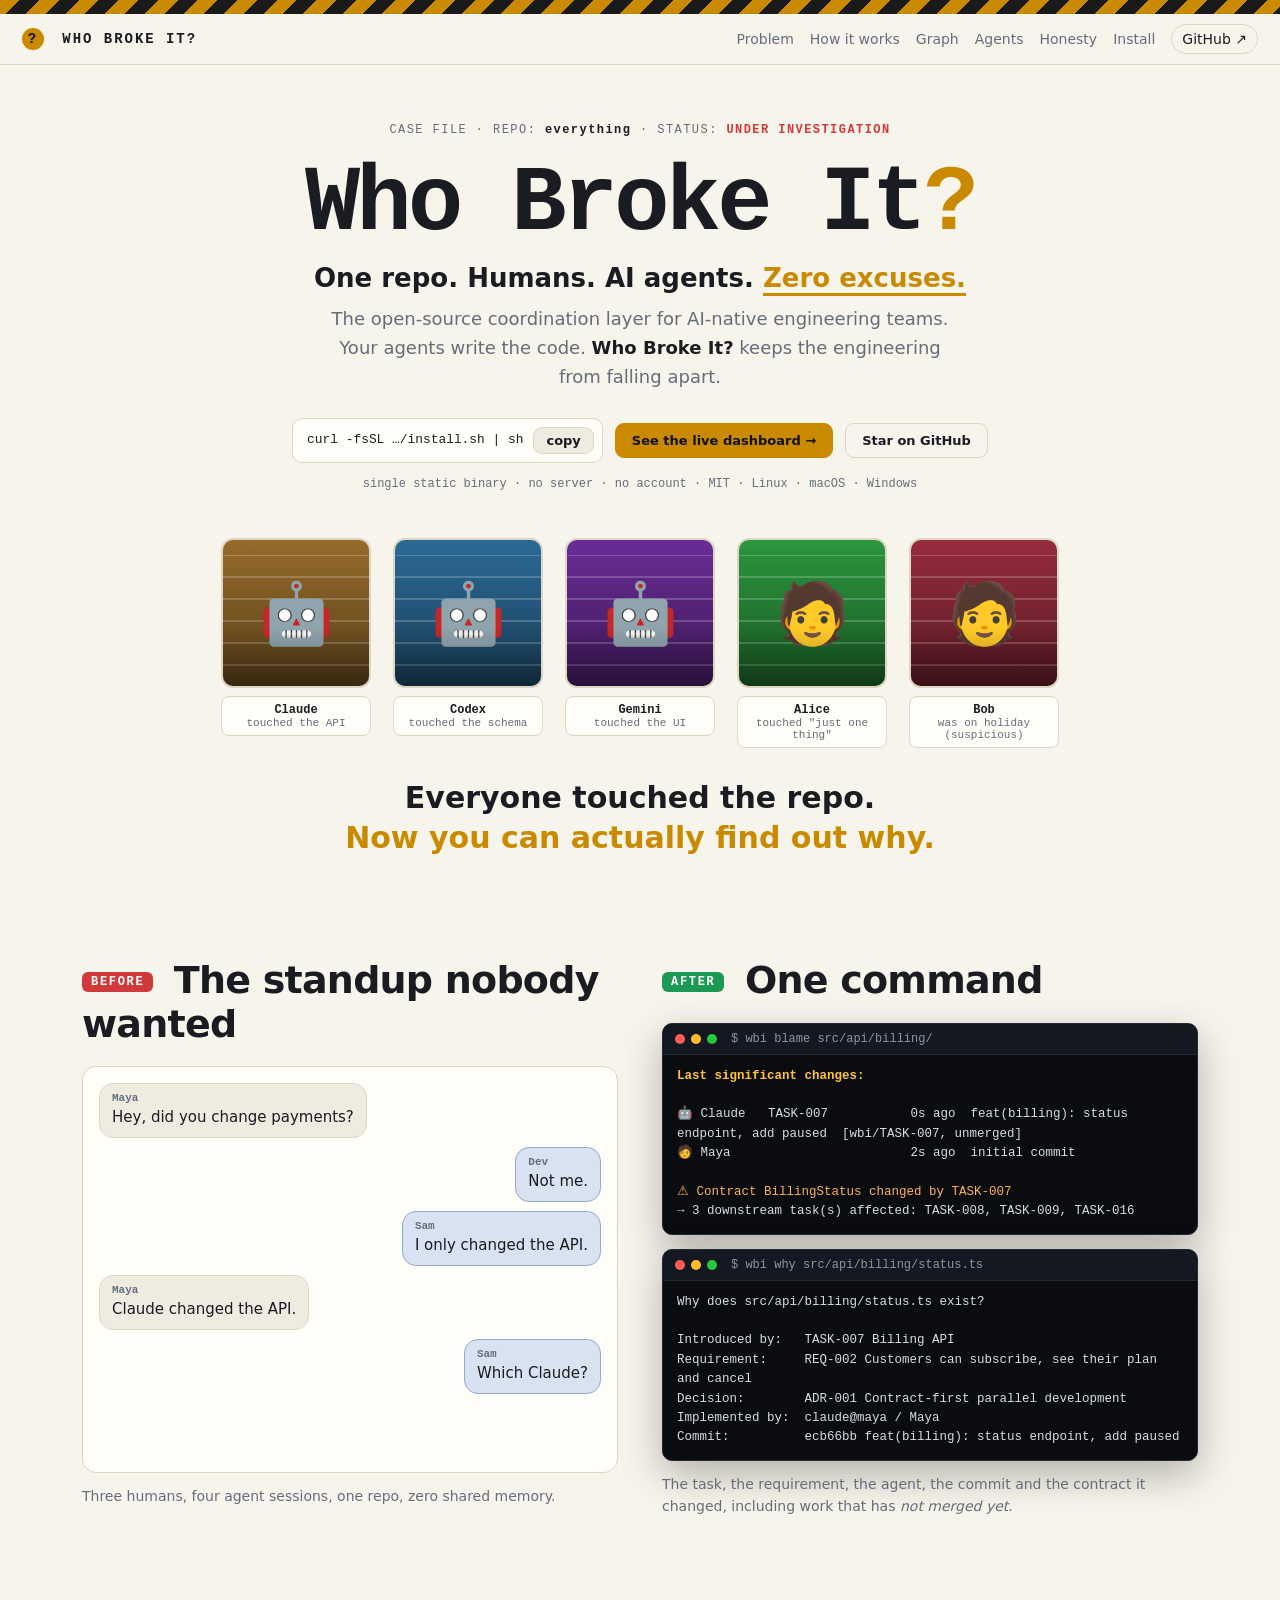
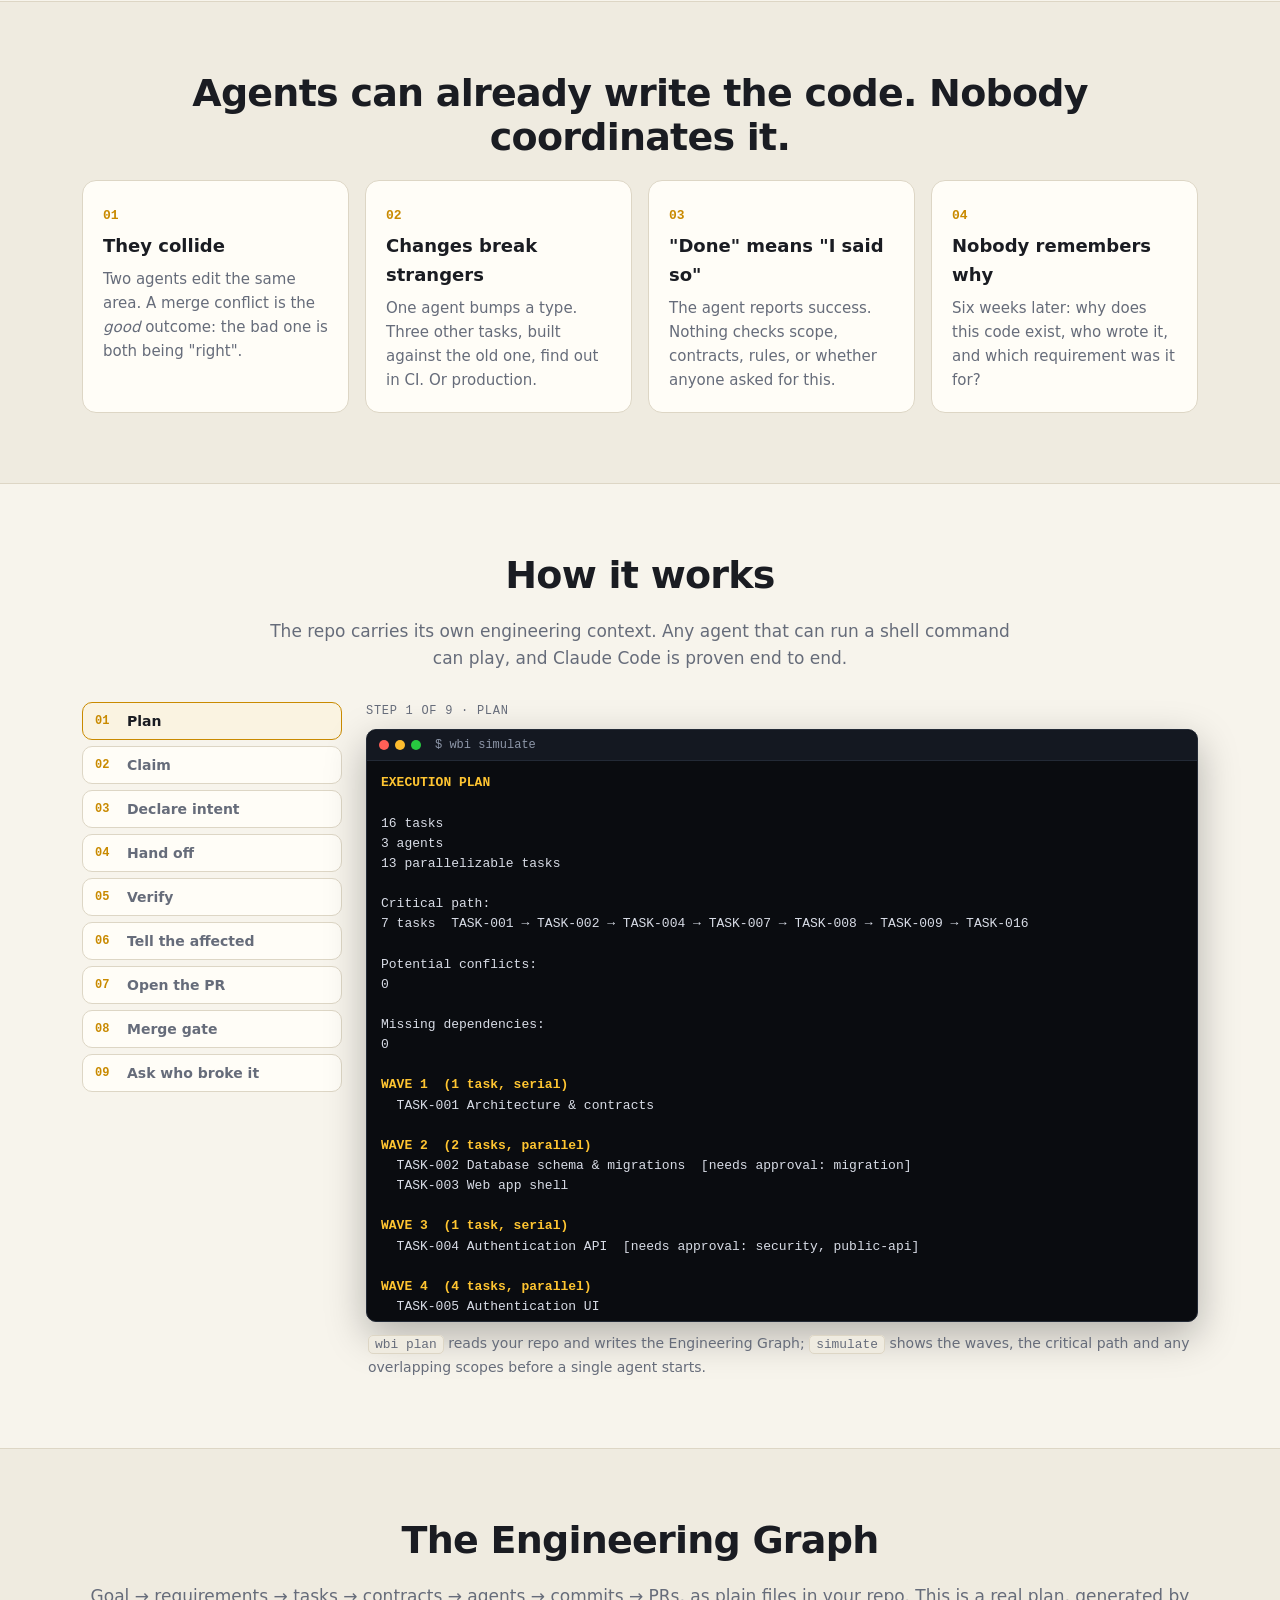
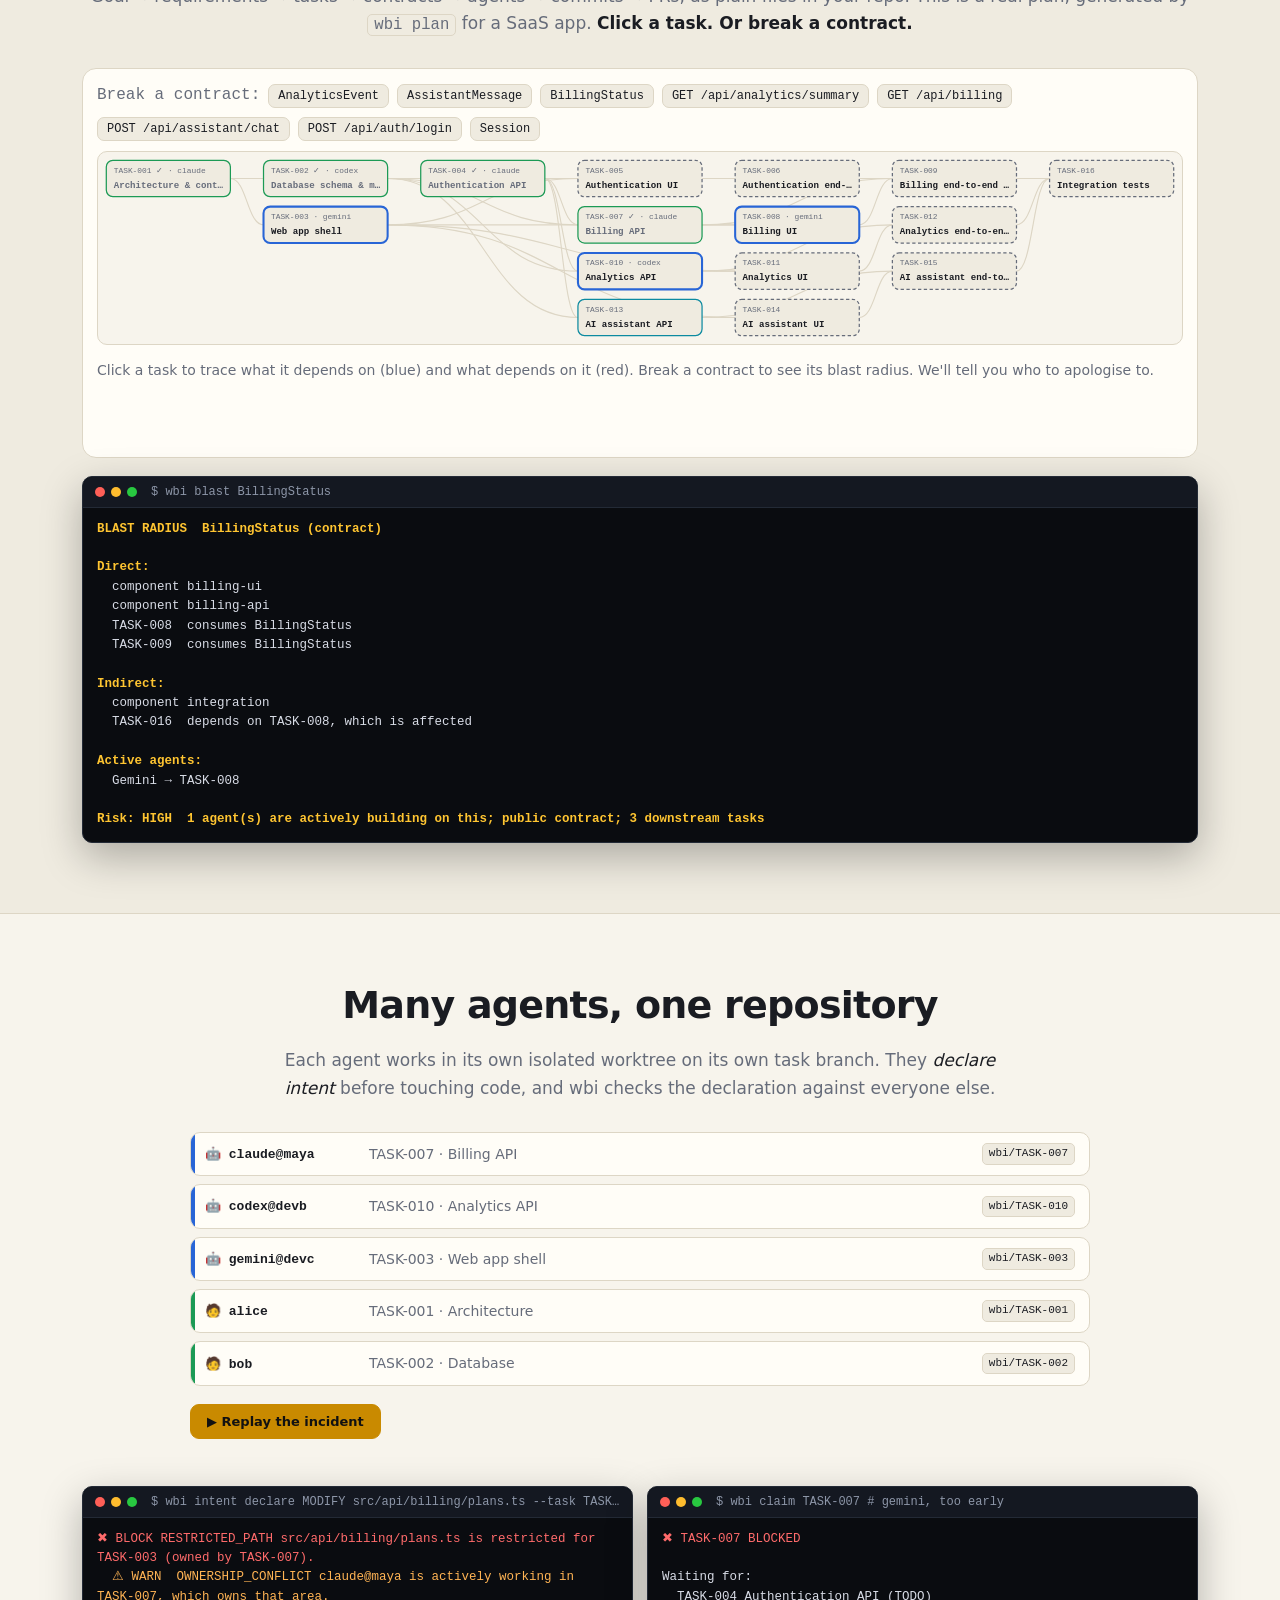
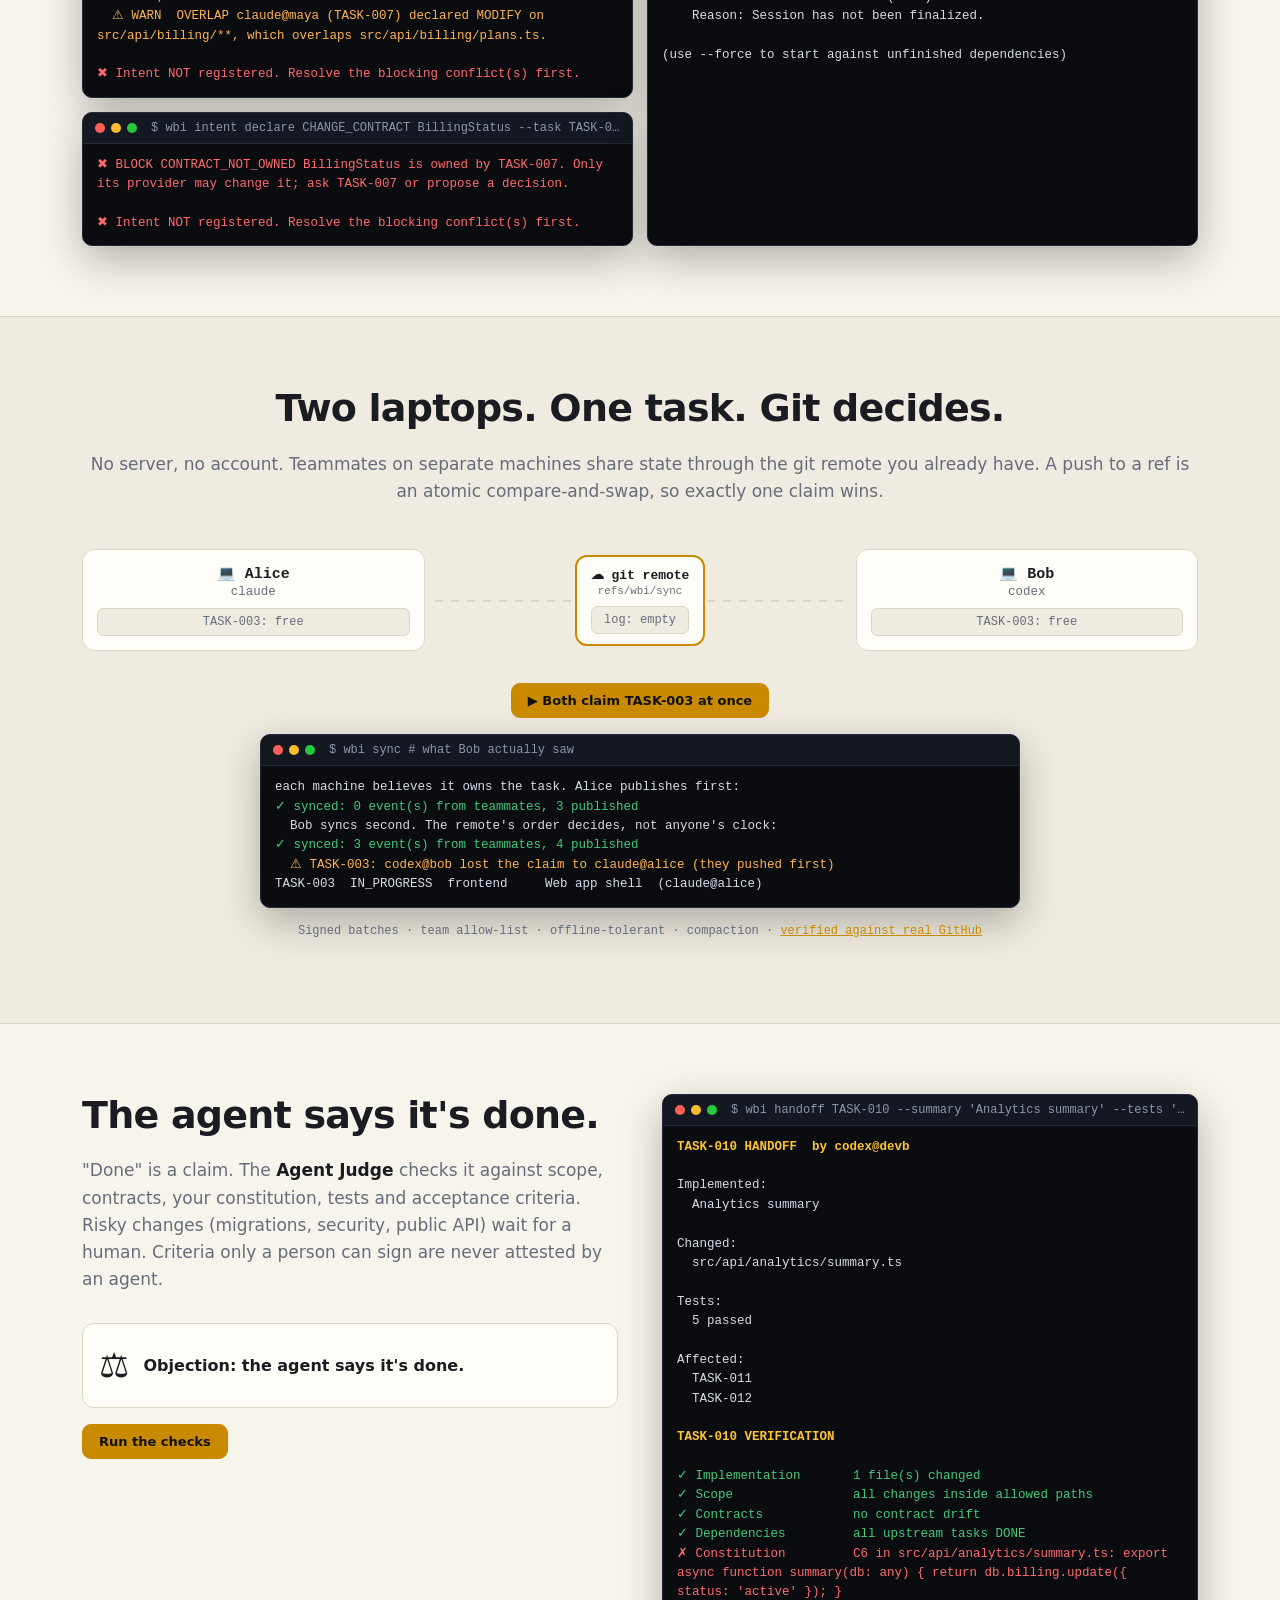
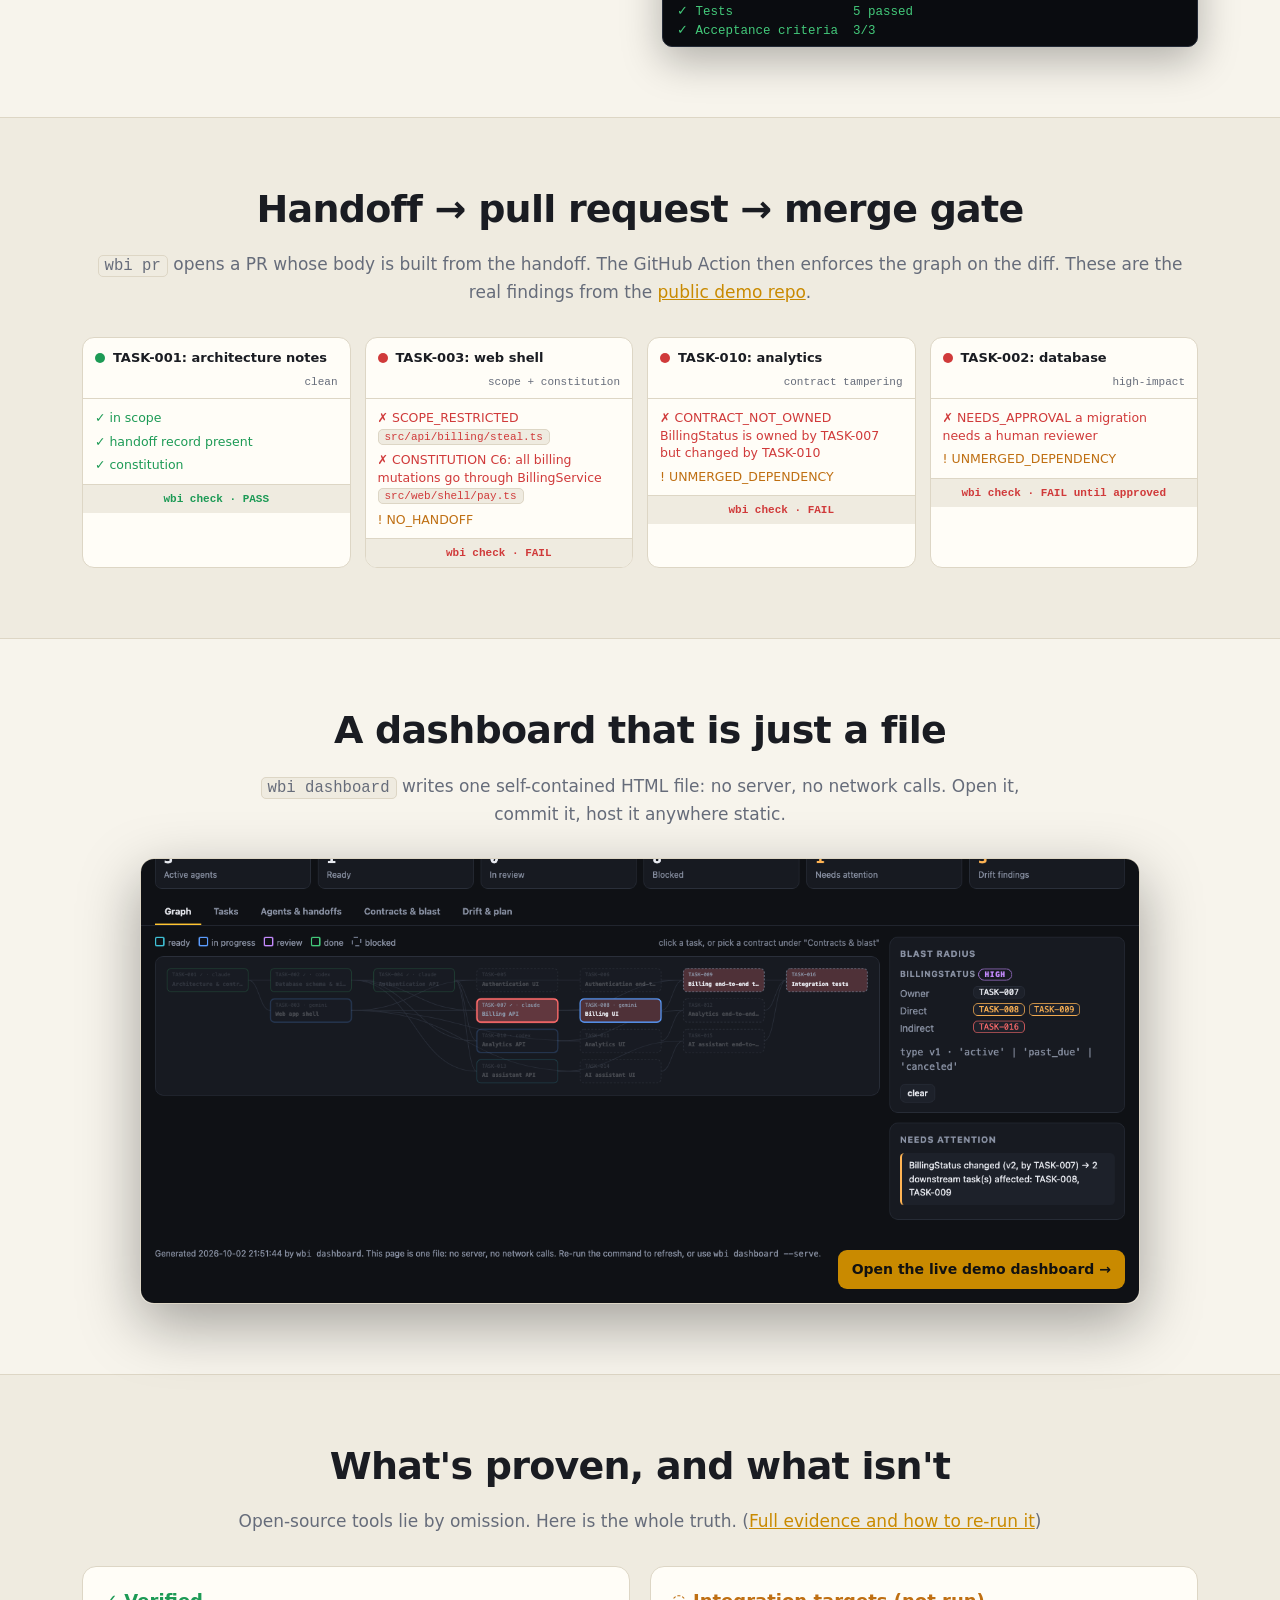
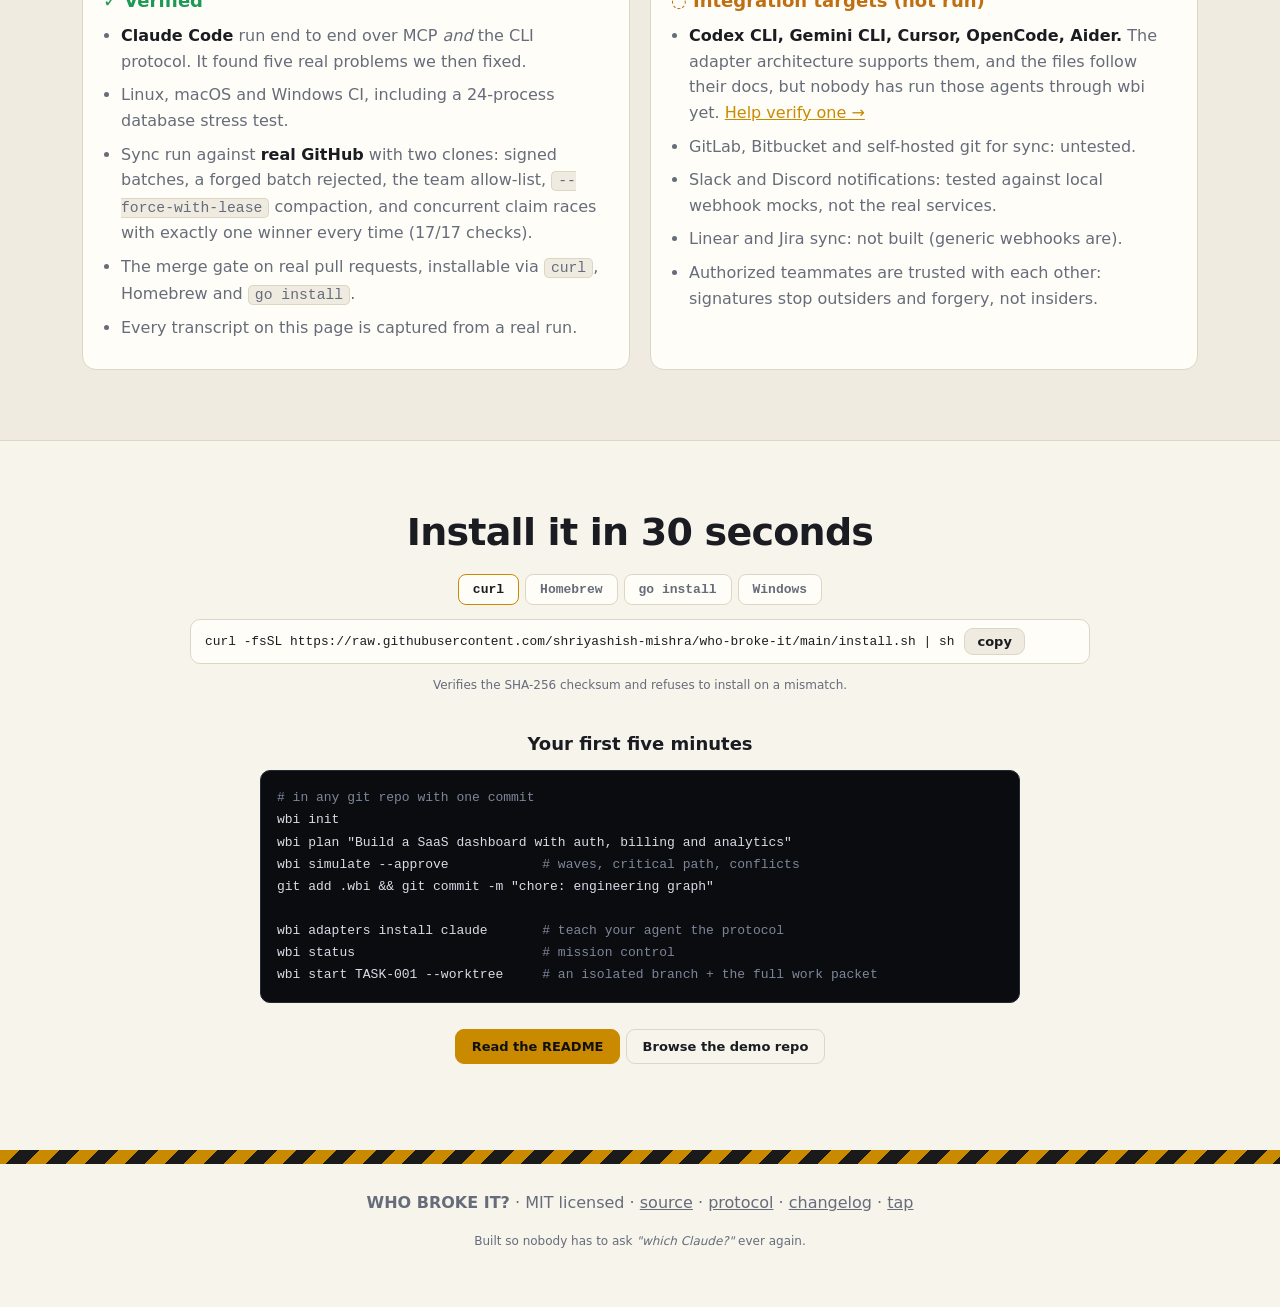
==== commit 946d094c: "docs: verification record, real-GitHub sync verification script, README first five minutes - docs/VE" ====
--- a/site/index.html
+++ b/site/index.html
@@ -149,7 +149,7 @@
   </div>
   <p class="center"><button class="btn" id="racebtn" type="button">▶ Both claim TASK-003 at once</button></p>
   <div class="term" data-key="race" data-cmd="wbi sync   # what Bob actually saw" style="max-width:760px;margin:16px auto 0"></div>
-  <p class="fine center mono" style="margin-top:14px">Signed batches · team allow-list · offline-tolerant · compaction</p>
+  <p class="fine center mono" style="margin-top:14px">Signed batches · team allow-list · offline-tolerant · compaction · <a href="https://github.com/shriyashish-mishra/who-broke-it/blob/main/docs/VERIFICATION.md">verified against real GitHub</a></p>
 </section>
 
 <!-- ============================ JUDGE -->
@@ -189,17 +189,18 @@
 <!-- ============================ HONESTY -->
 <section id="trust" class="block alt">
   <h2 class="center">What's proven, and what isn't</h2>
-  <p class="lead center">Open-source tools lie by omission. Here is the whole truth.</p>
+  <p class="lead center">Open-source tools lie by omission. Here is the whole truth. (<a href="https://github.com/shriyashish-mishra/who-broke-it/blob/main/docs/VERIFICATION.md">Full evidence and how to re-run it</a>)</p>
   <div class="truth">
     <div><h3 class="g">✓ Verified</h3><ul>
       <li><b>Claude Code</b> run end to end over MCP <em>and</em> the CLI protocol. It found five real problems we then fixed.</li>
       <li>Linux, macOS and Windows CI, including a 24-process database stress test.</li>
-      <li>Sync raced on a <b>real GitHub</b> repo: exactly one claim wins, every time we tried.</li>
+      <li>Sync run against <b>real GitHub</b> with two clones: signed batches, a forged batch rejected, the team allow-list, <code>--force-with-lease</code> compaction, and concurrent claim races with exactly one winner every time (17/17 checks).</li>
       <li>The merge gate on real pull requests, installable via <code>curl</code>, Homebrew and <code>go install</code>.</li>
       <li>Every transcript on this page is captured from a real run.</li></ul></div>
     <div><h3 class="y">◌ Integration targets (not run)</h3><ul>
       <li><b>Codex CLI, Gemini CLI, Cursor, OpenCode, Aider.</b> The adapter architecture supports them, and the files follow their docs, but nobody has run those agents through wbi yet. <a href="https://github.com/shriyashish-mishra/who-broke-it/blob/main/docs/ADAPTERS.md">Help verify one →</a></li>
       <li>GitLab, Bitbucket and self-hosted git for sync: untested.</li>
+      <li>Slack and Discord notifications: tested against local webhook mocks, not the real services.</li>
       <li>Linear and Jira sync: not built (generic webhooks are).</li>
       <li>Authorized teammates are trusted with each other: signatures stop outsiders and forgery, not insiders.</li></ul></div>
   </div>
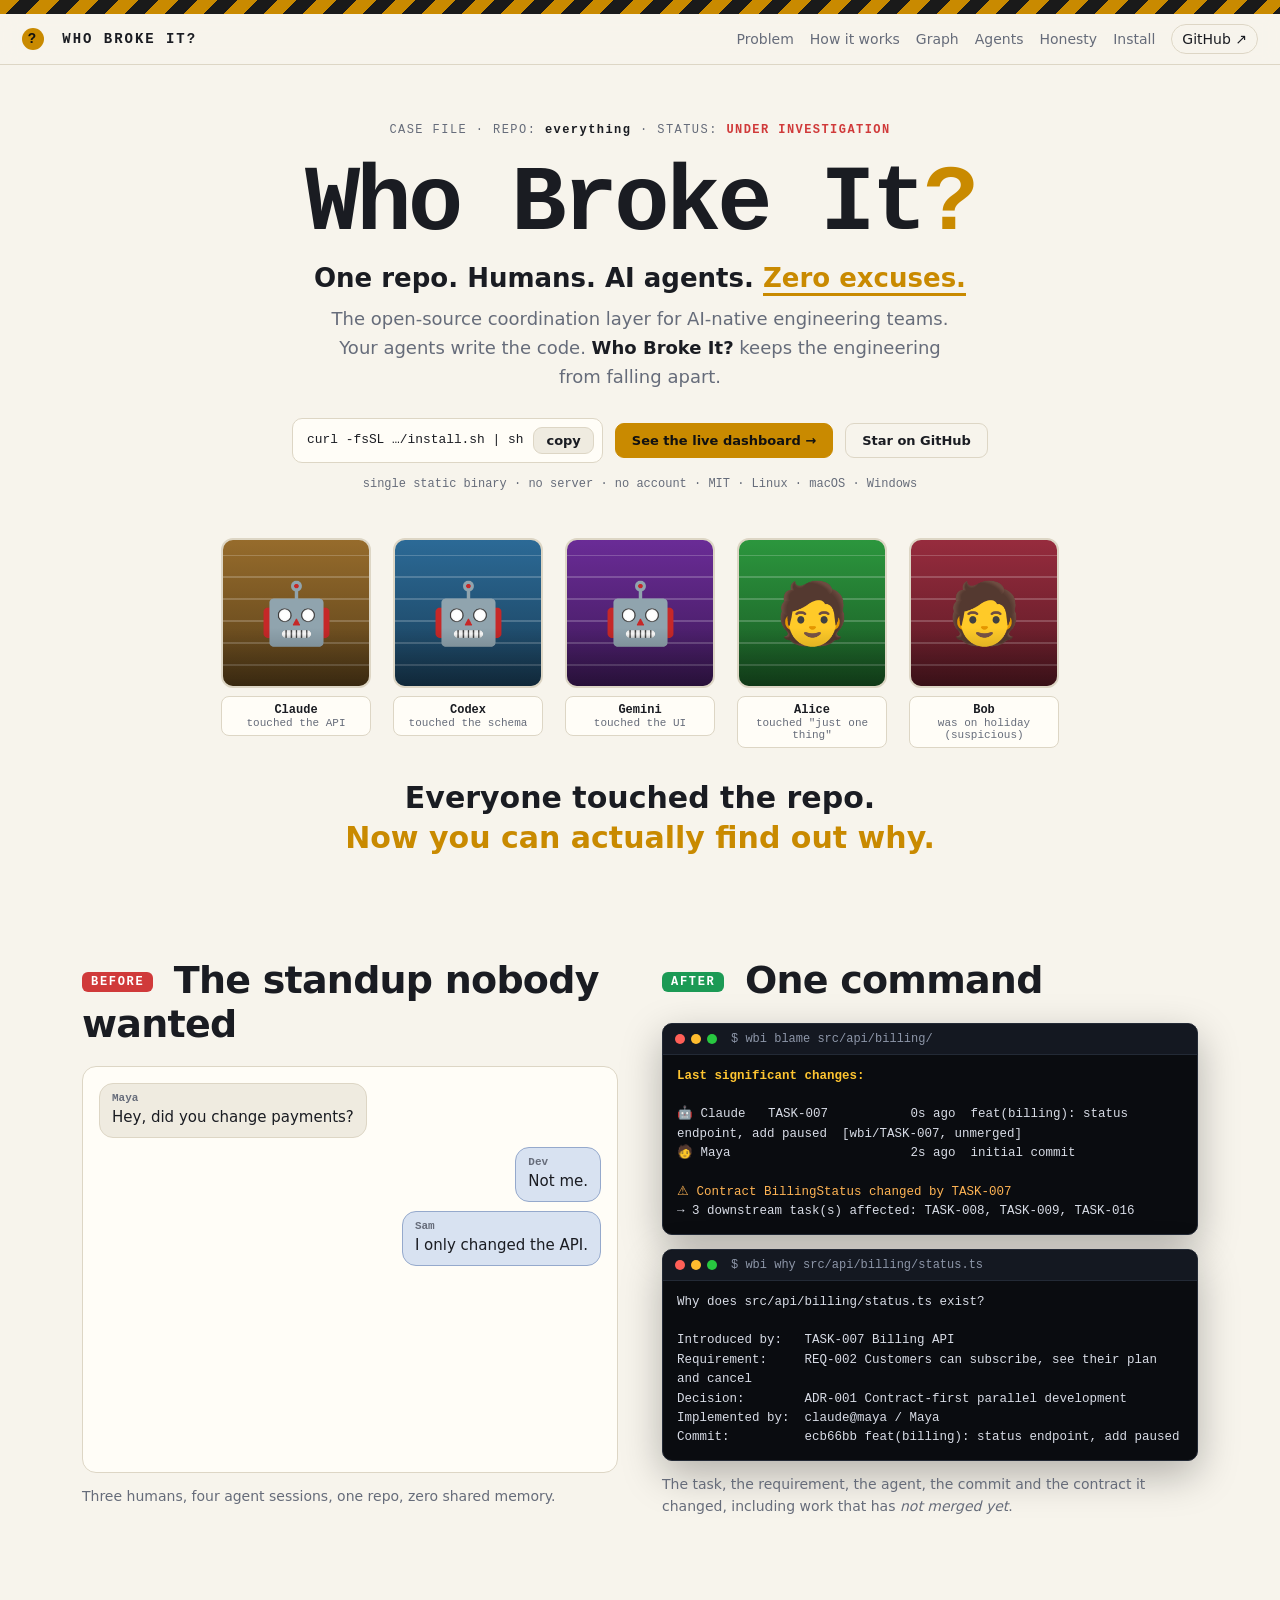
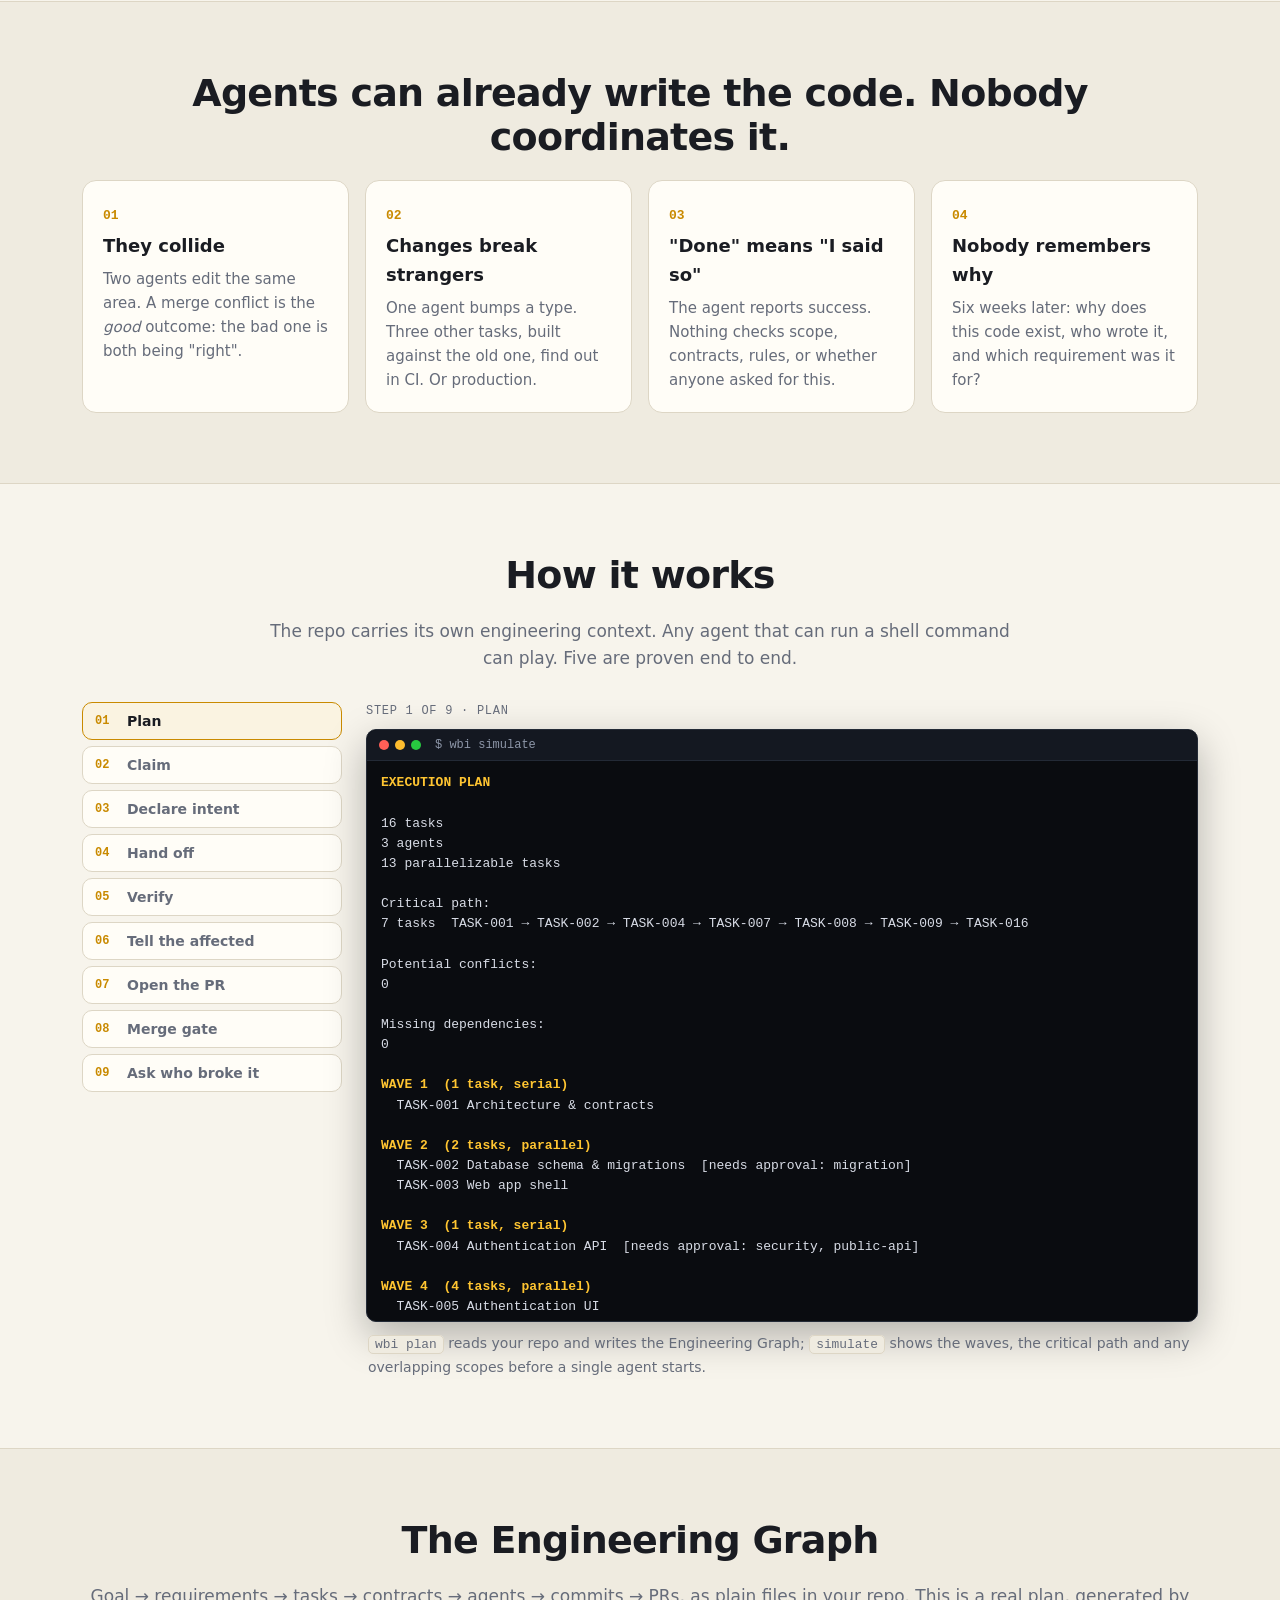
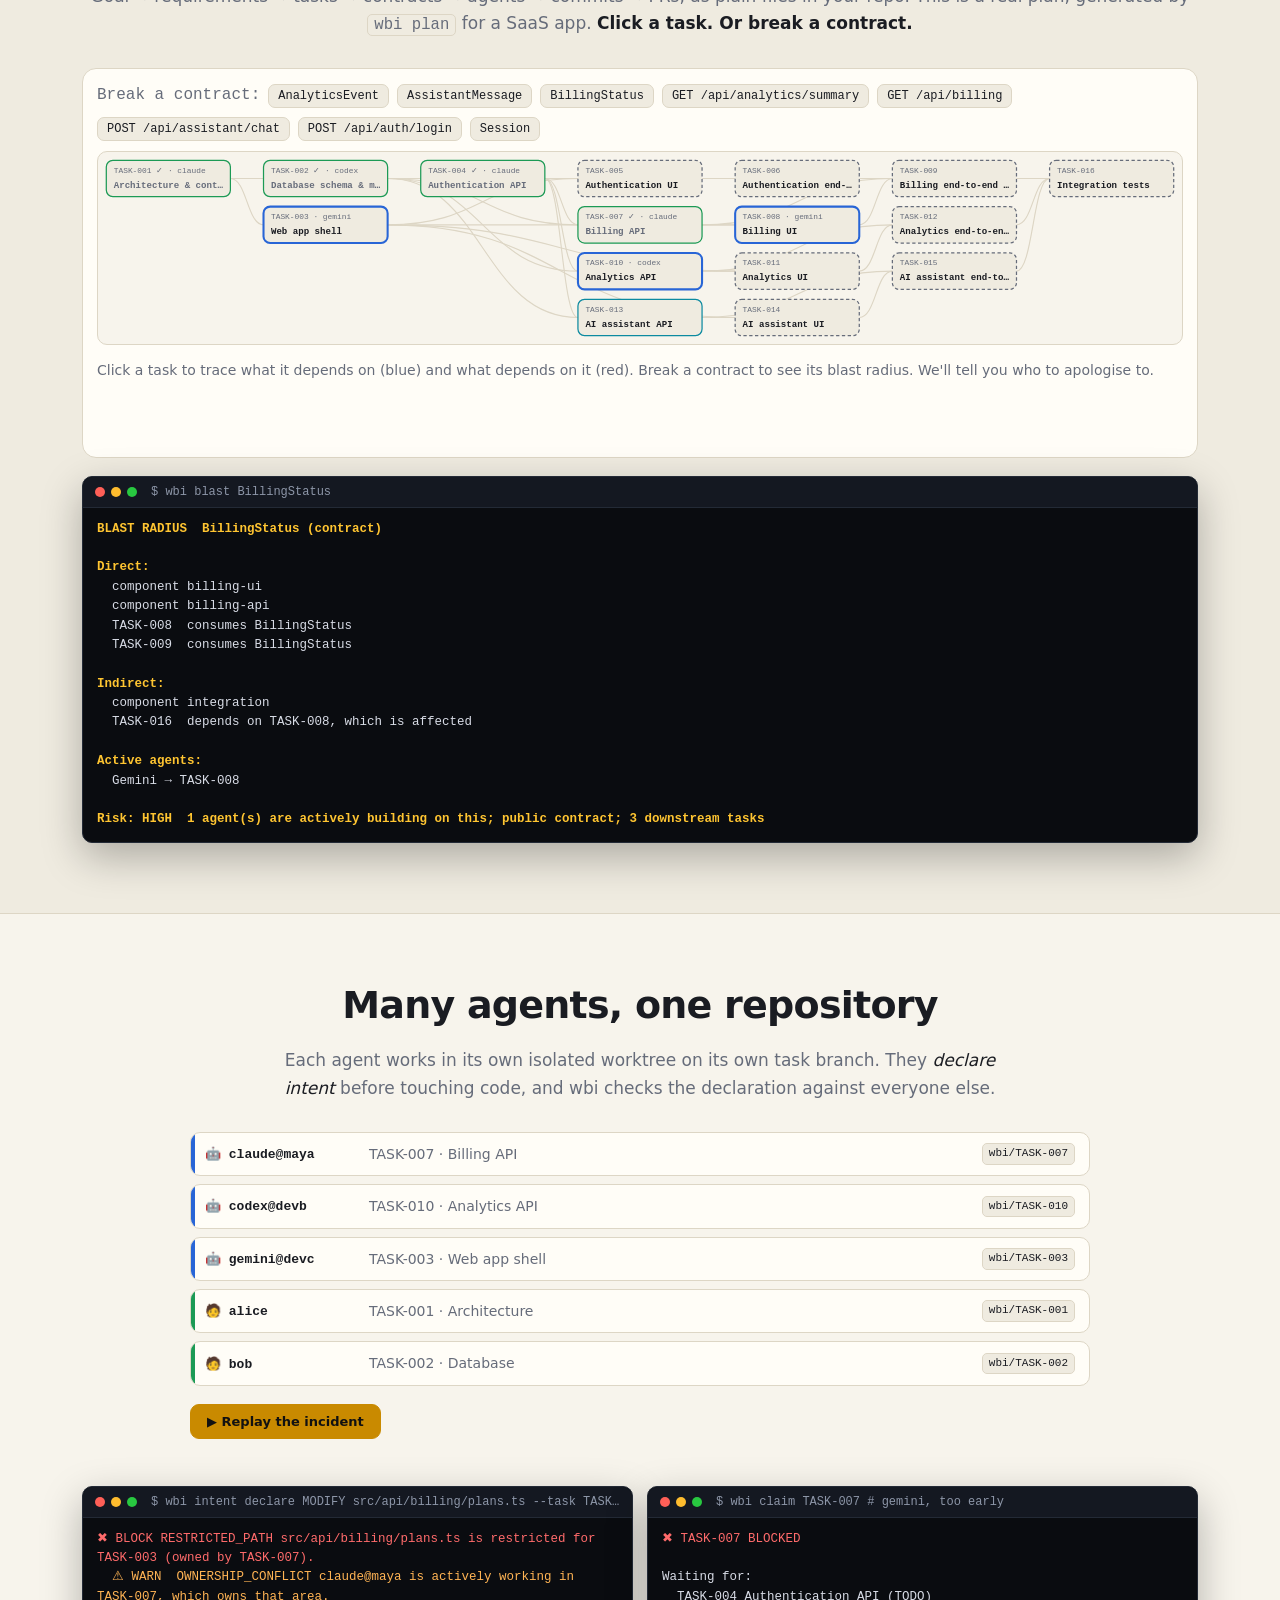
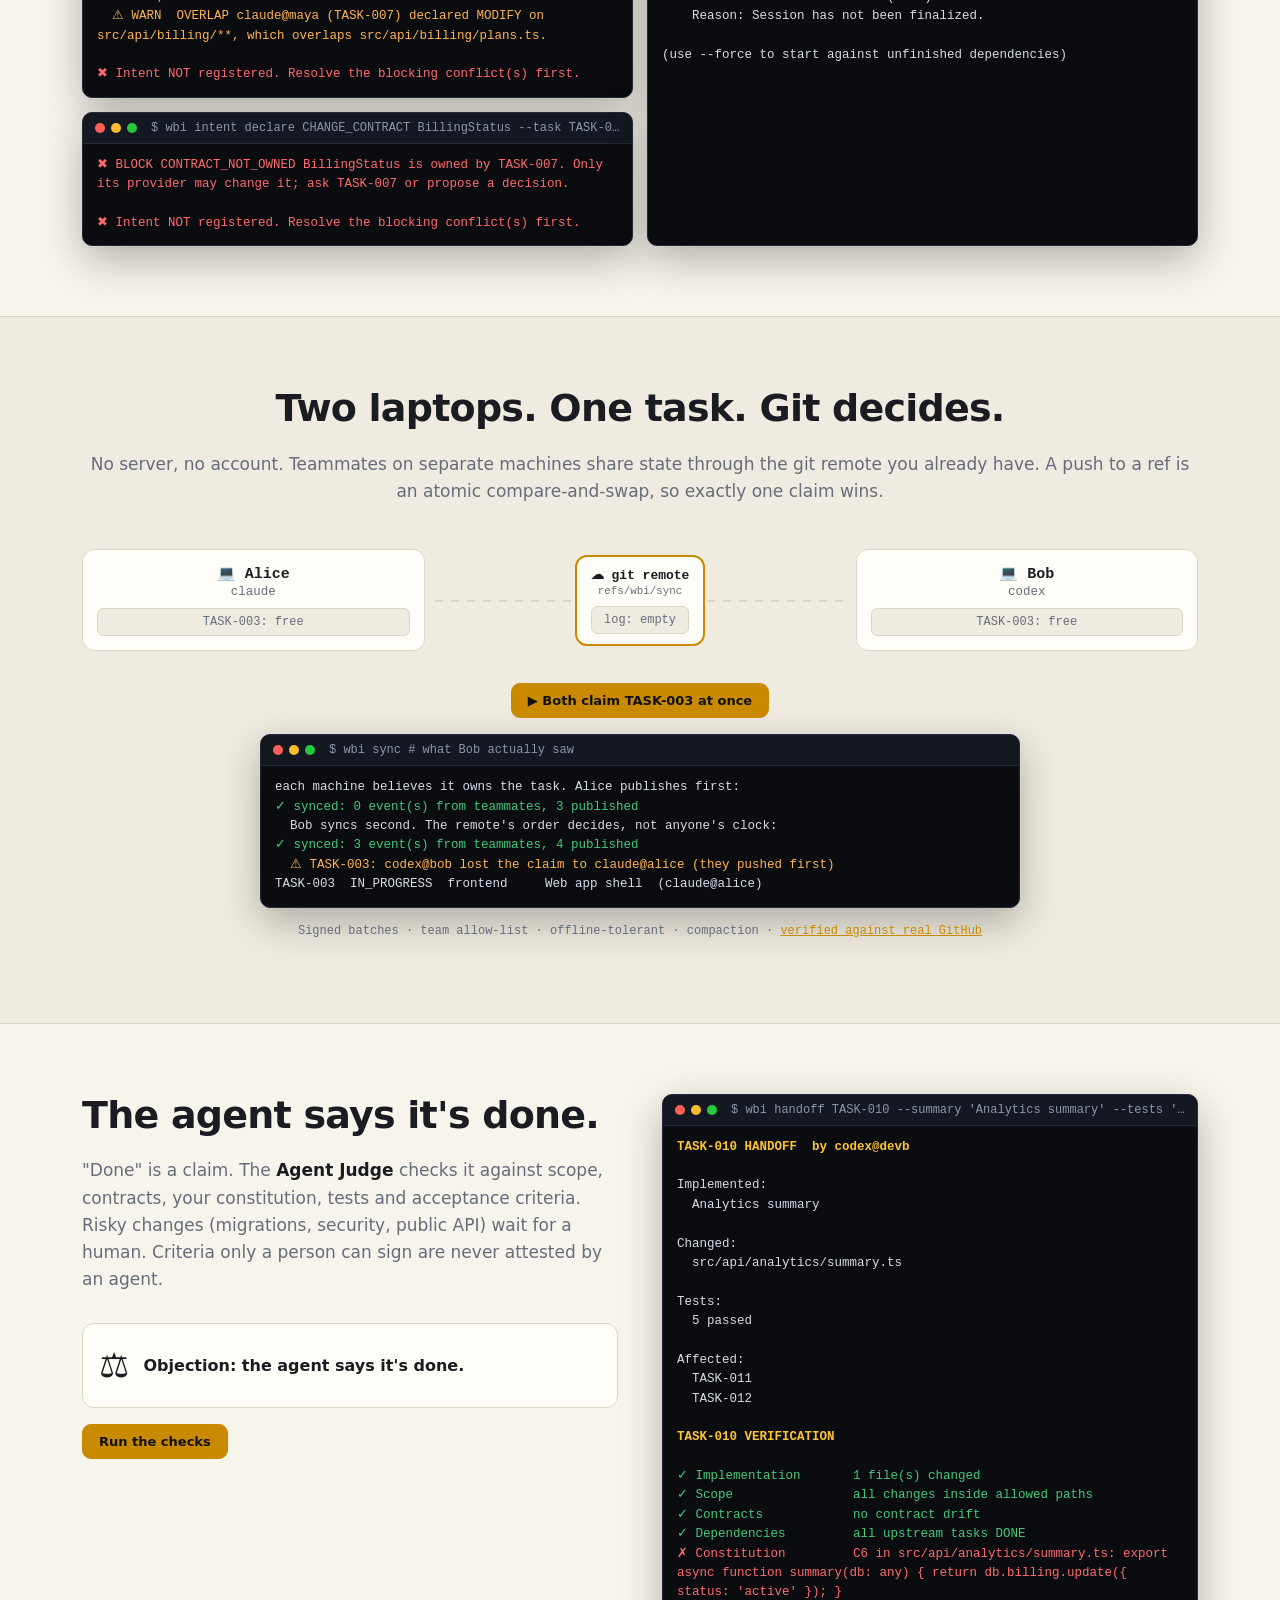
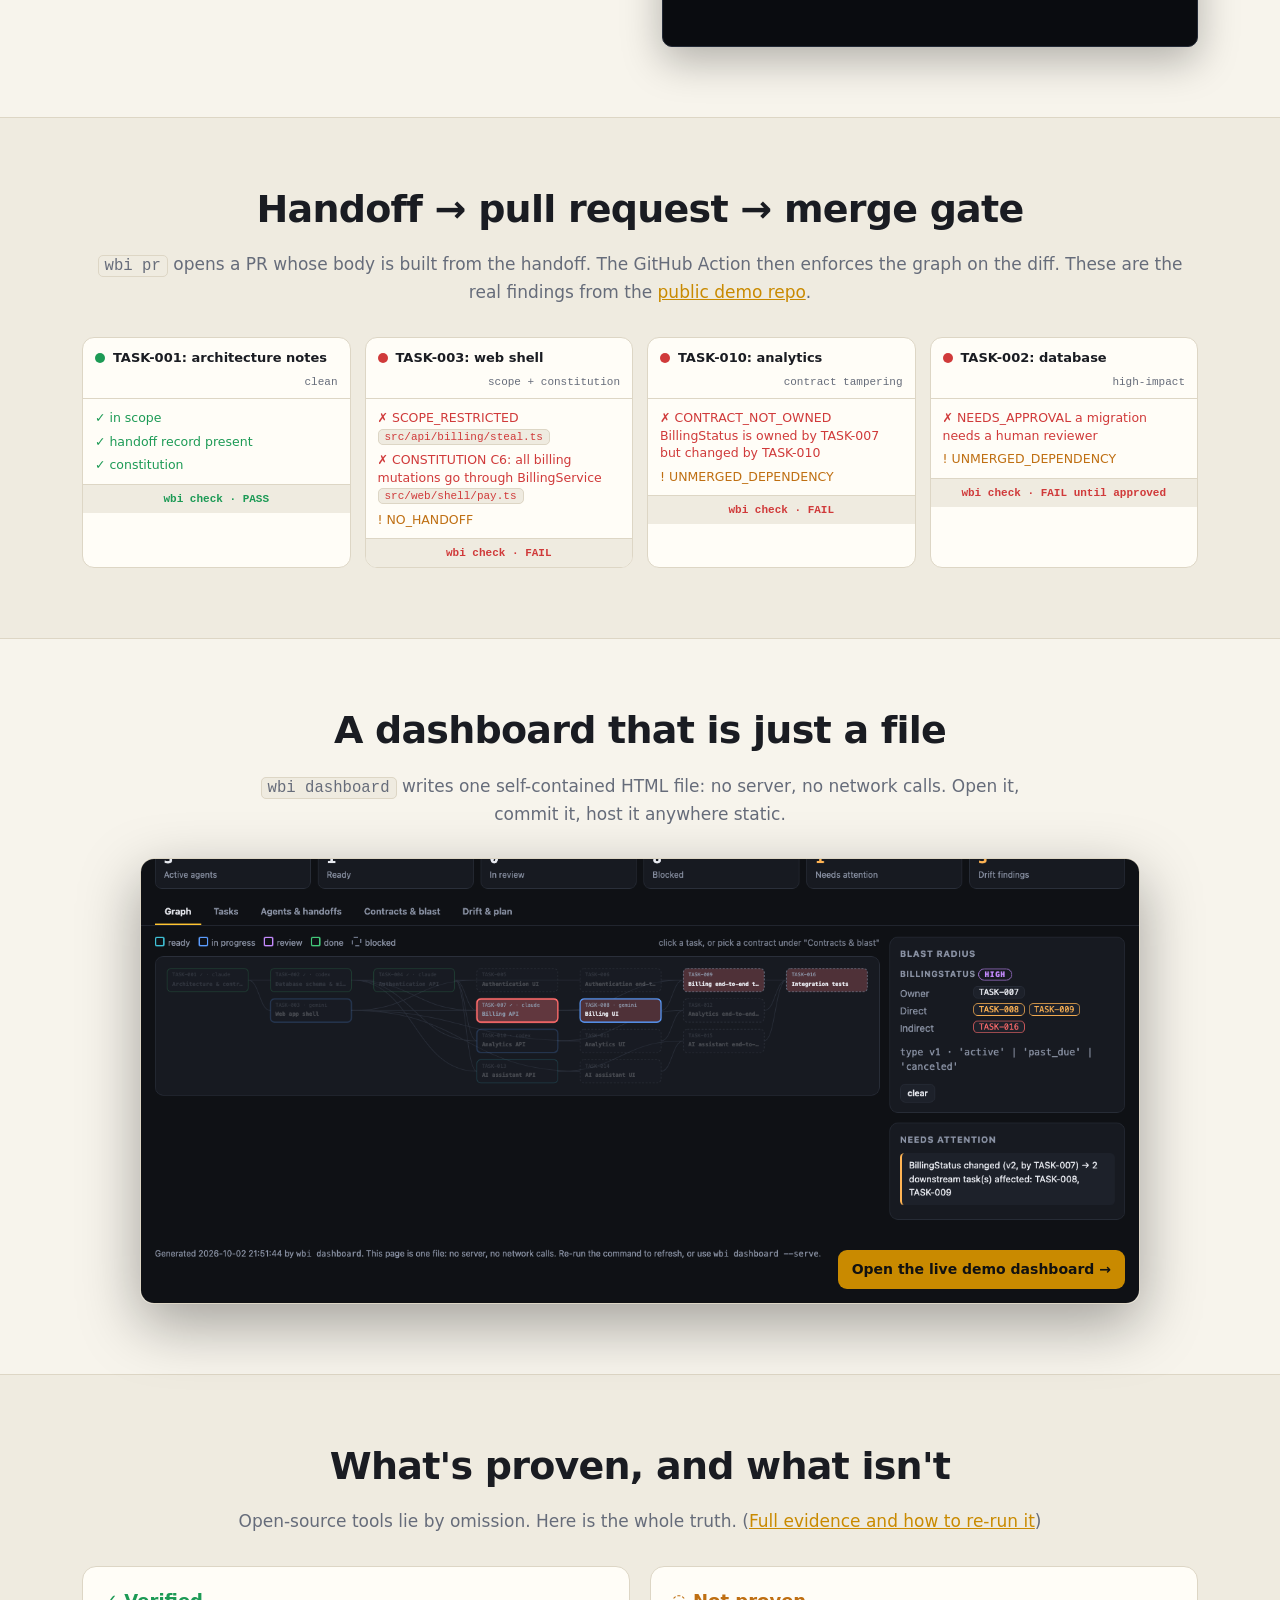
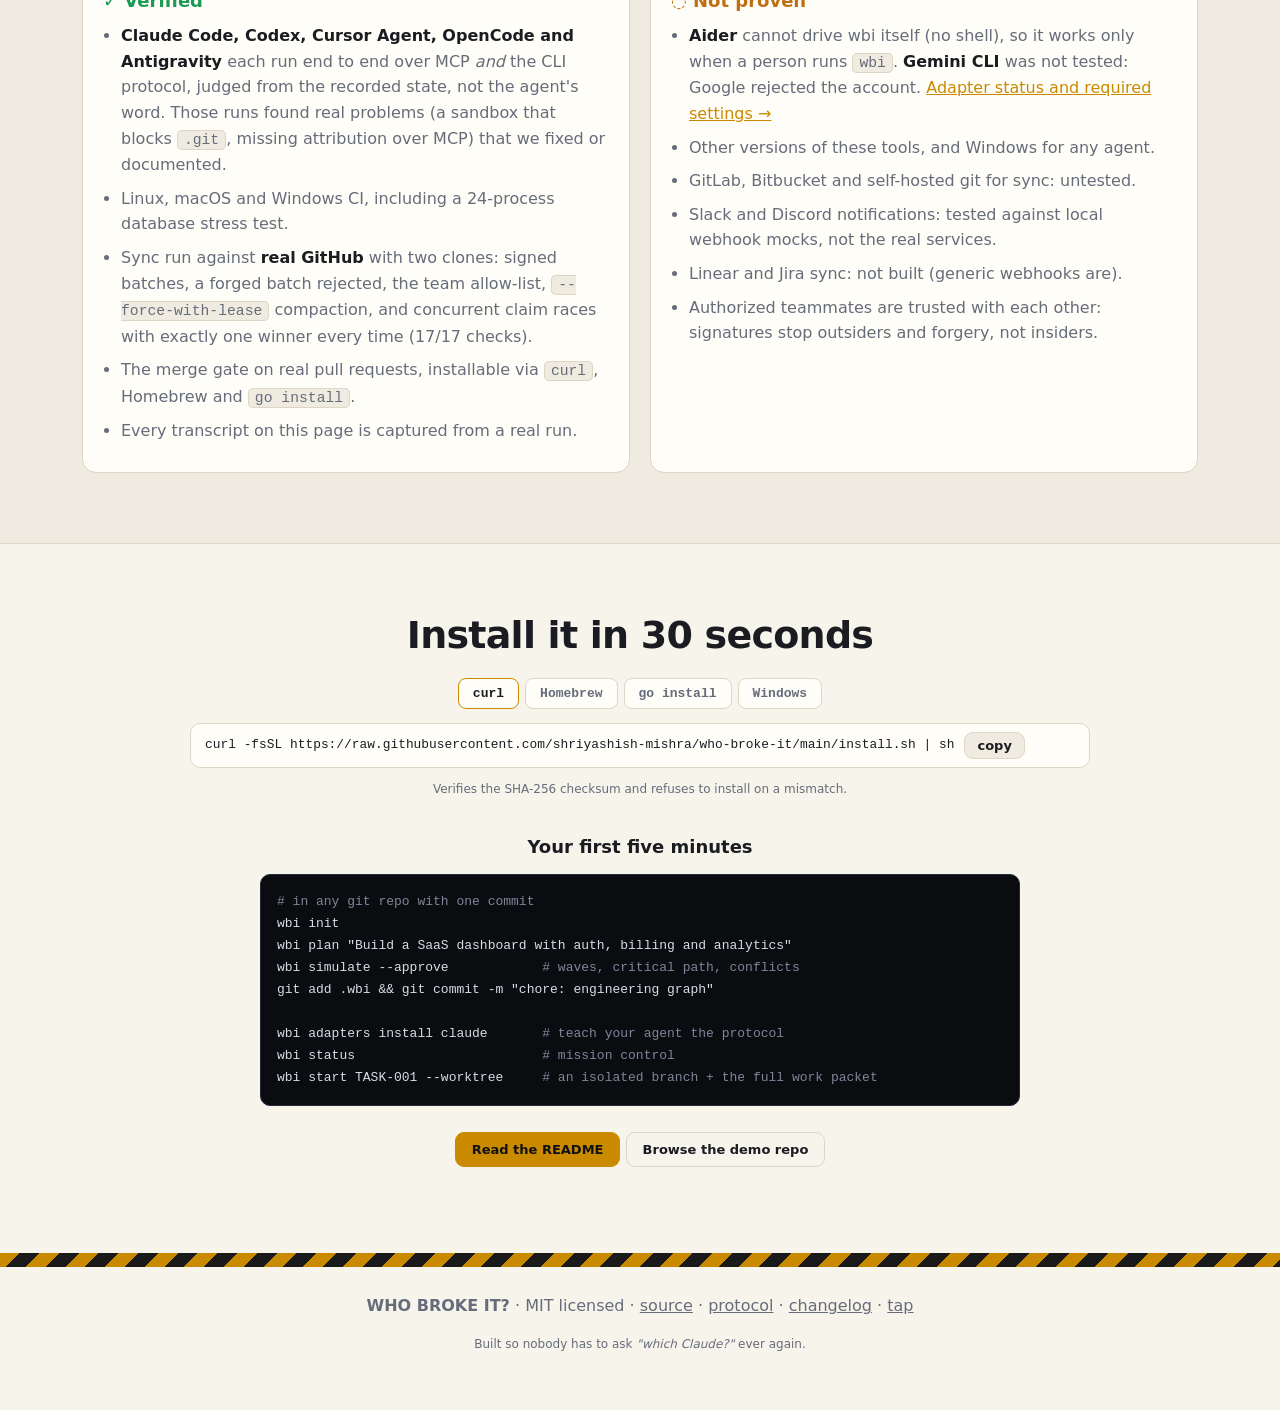
==== commit b84234df: "feat(adapters): verify Codex, Cursor Agent, OpenCode, Antigravity; Aider partial; fix MCP attributio" ====
--- a/site/index.html
+++ b/site/index.html
@@ -91,7 +91,7 @@
 <!-- ============================ HOW IT WORKS -->
 <section id="how" class="block">
   <h2 class="center">How it works</h2>
-  <p class="lead center">The repo carries its own engineering context. Any agent that can run a shell command can play, and Claude Code is proven end to end.</p>
+  <p class="lead center">The repo carries its own engineering context. Any agent that can run a shell command can play. Five are proven end to end.</p>
   <div class="how">
     <ol class="steps" id="steps" role="tablist" aria-label="Workflow steps"></ol>
     <div class="stage">
@@ -192,13 +192,14 @@
   <p class="lead center">Open-source tools lie by omission. Here is the whole truth. (<a href="https://github.com/shriyashish-mishra/who-broke-it/blob/main/docs/VERIFICATION.md">Full evidence and how to re-run it</a>)</p>
   <div class="truth">
     <div><h3 class="g">✓ Verified</h3><ul>
-      <li><b>Claude Code</b> run end to end over MCP <em>and</em> the CLI protocol. It found five real problems we then fixed.</li>
+      <li><b>Claude Code, Codex, Cursor Agent, OpenCode and Antigravity</b> each run end to end over MCP <em>and</em> the CLI protocol, judged from the recorded state, not the agent's word. Those runs found real problems (a sandbox that blocks <code>.git</code>, missing attribution over MCP) that we fixed or documented.</li>
       <li>Linux, macOS and Windows CI, including a 24-process database stress test.</li>
       <li>Sync run against <b>real GitHub</b> with two clones: signed batches, a forged batch rejected, the team allow-list, <code>--force-with-lease</code> compaction, and concurrent claim races with exactly one winner every time (17/17 checks).</li>
       <li>The merge gate on real pull requests, installable via <code>curl</code>, Homebrew and <code>go install</code>.</li>
       <li>Every transcript on this page is captured from a real run.</li></ul></div>
-    <div><h3 class="y">◌ Integration targets (not run)</h3><ul>
-      <li><b>Codex CLI, Gemini CLI, Cursor, OpenCode, Aider.</b> The adapter architecture supports them, and the files follow their docs, but nobody has run those agents through wbi yet. <a href="https://github.com/shriyashish-mishra/who-broke-it/blob/main/docs/ADAPTERS.md">Help verify one →</a></li>
+    <div><h3 class="y">◌ Not proven</h3><ul>
+      <li><b>Aider</b> cannot drive wbi itself (no shell), so it works only when a person runs <code>wbi</code>. <b>Gemini CLI</b> was not tested: Google rejected the account. <a href="https://github.com/shriyashish-mishra/who-broke-it/blob/main/docs/ADAPTERS.md">Adapter status and required settings →</a></li>
+      <li>Other versions of these tools, and Windows for any agent.</li>
       <li>GitLab, Bitbucket and self-hosted git for sync: untested.</li>
       <li>Slack and Discord notifications: tested against local webhook mocks, not the real services.</li>
       <li>Linear and Jira sync: not built (generic webhooks are).</li>
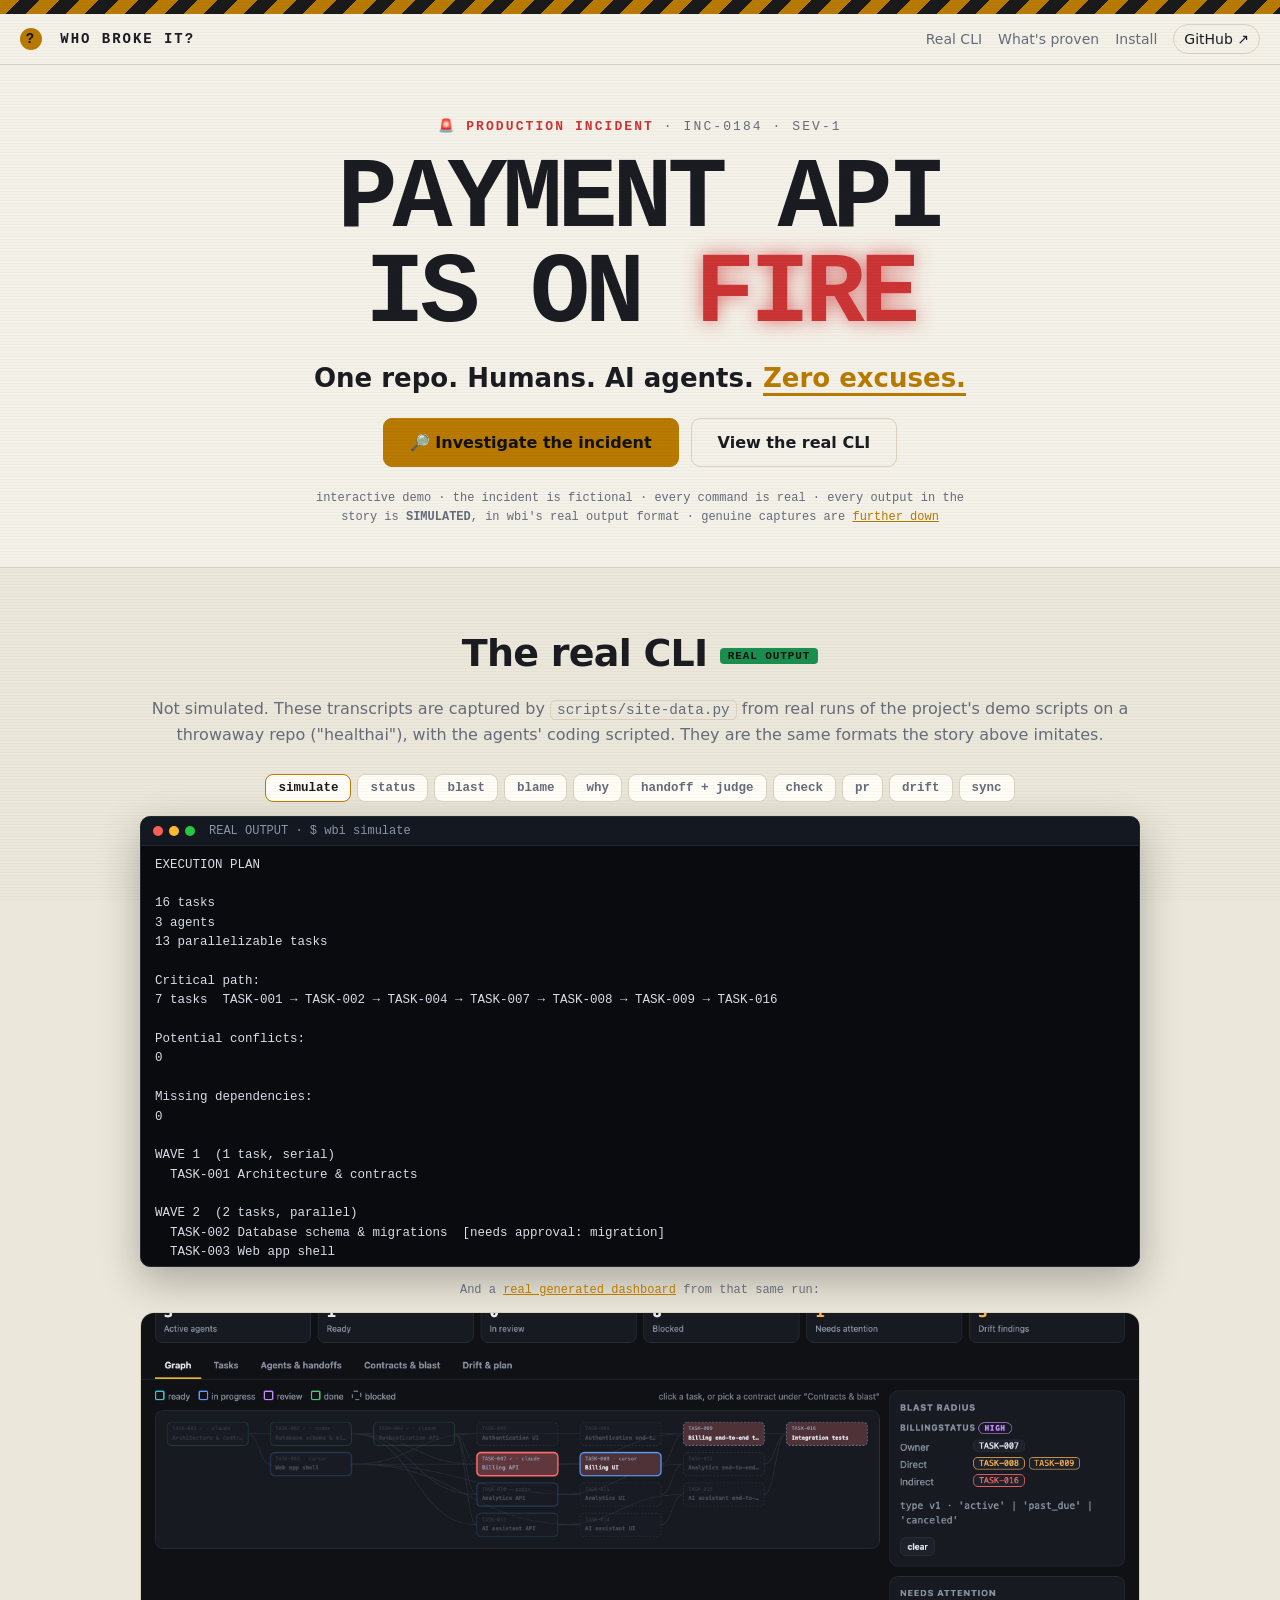
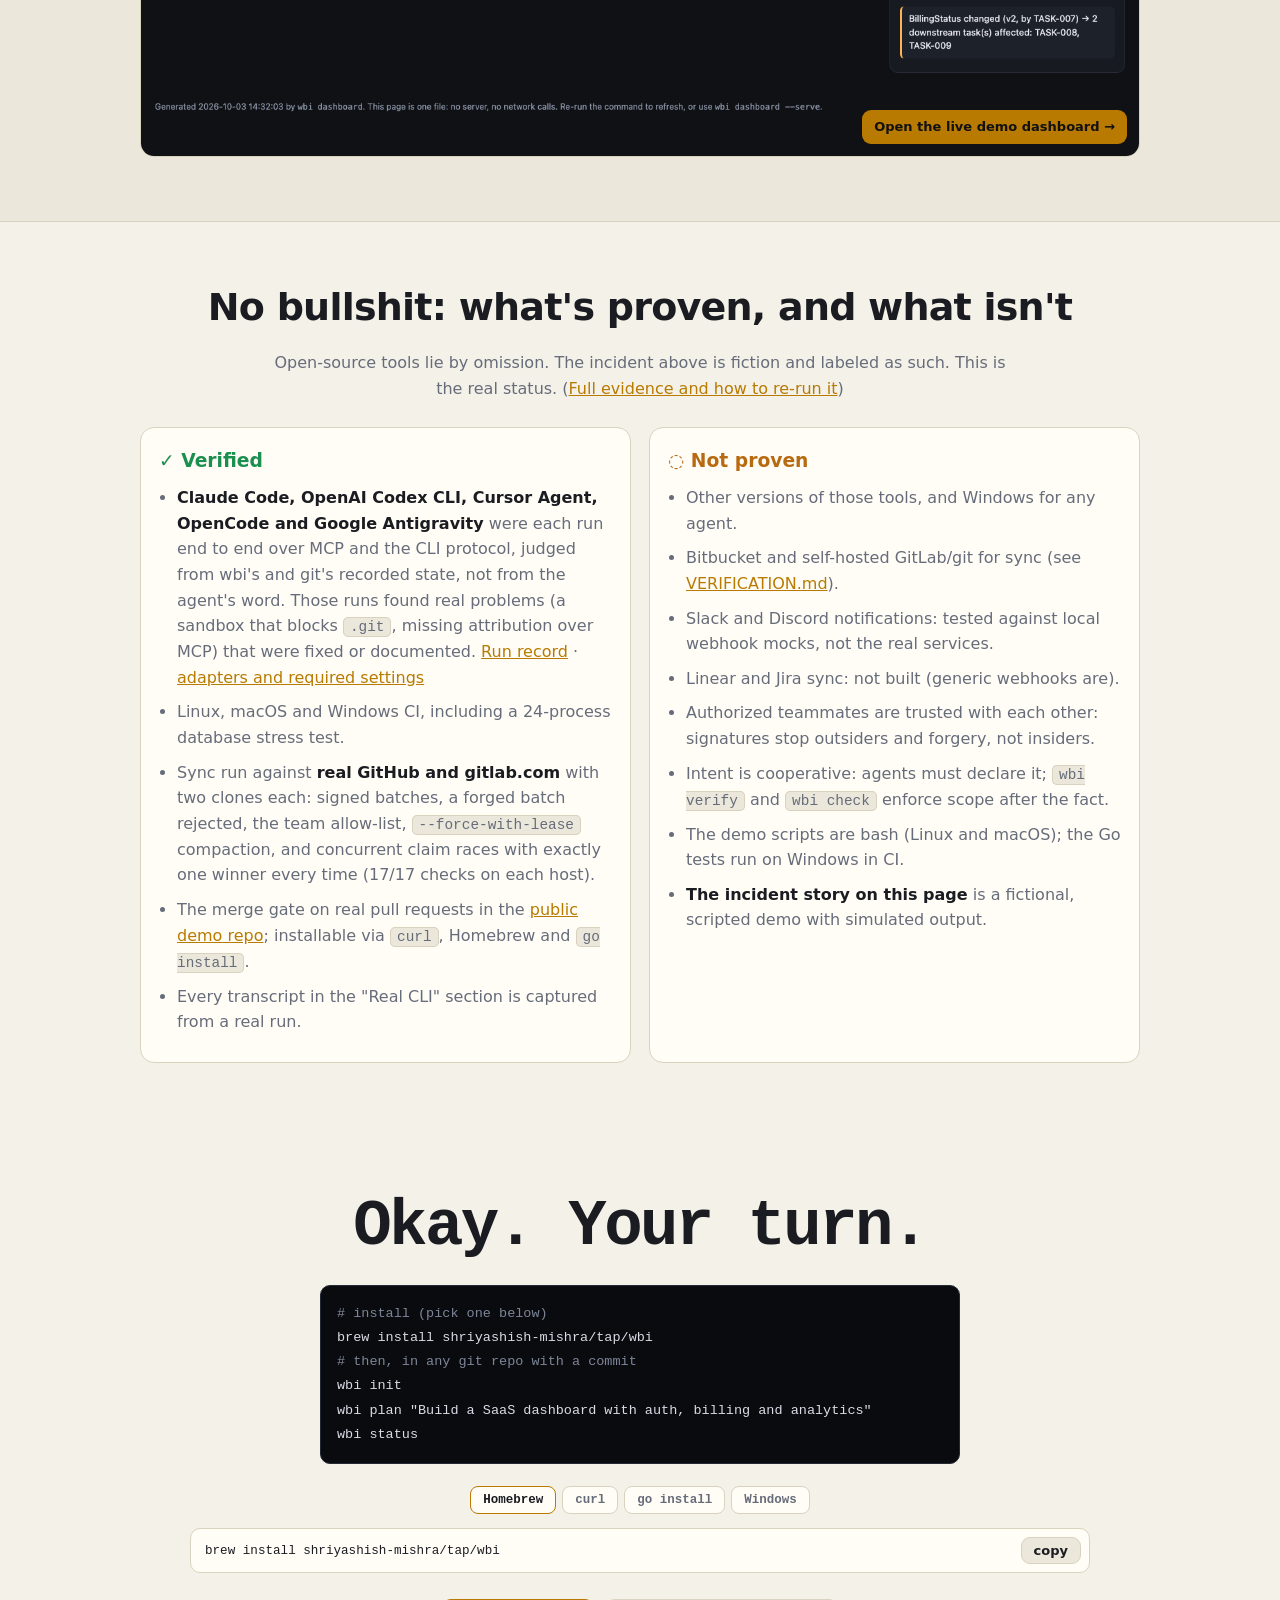
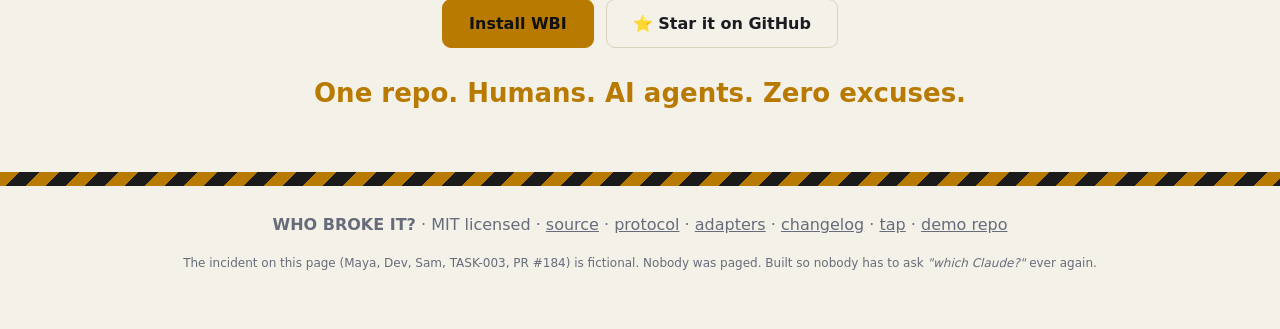
==== commit 958f2e1a: "feat(site): playable incident investigation redesign; proof section updated (gitlab.com verified) Th" ====
--- a/site/index.html
+++ b/site/index.html
@@ -4,7 +4,7 @@
 <meta charset="utf-8">
 <meta name="viewport" content="width=device-width, initial-scale=1">
 <title>Who Broke It? One repo. Humans. AI agents. Zero excuses.</title>
-<meta name="description" content="Who Broke It? is the open-source coordination layer for AI-native engineering teams: one repo, many humans and coding agents, shared task graph, intent and conflict detection, blast radius, verified handoffs and a merge gate.">
+<meta name="description" content="Investigate a simulated production incident with the real wbi commands. Who Broke It? is the open-source coordination layer for AI-native engineering teams: shared task graph, intent and conflict detection, blast radius, verified handoffs and a merge gate.">
 <meta property="og:title" content="Who Broke It?">
 <meta property="og:description" content="One repo. Humans. AI agents. Zero excuses. The open-source coordination layer for AI-native engineering teams.">
 <meta property="og:type" content="website">
@@ -12,231 +12,620 @@
 <meta property="og:image" content="https://shriyashish-mishra.github.io/who-broke-it/og.png">
 <meta name="twitter:card" content="summary_large_image">
 <link rel="icon" href="favicon.svg" type="image/svg+xml">
+<script>document.documentElement.className+=' js'</script>
 <link rel="stylesheet" href="site.css">
-<noscript><style>.term pre .ln,.m{opacity:1!important;transform:none!important}</style></noscript>
 </head>
 <body>
-
+<div class="scan" aria-hidden="true"></div>
 <div class="tape" aria-hidden="true"></div>
 
 <header class="top">
   <a class="logo" href="#top" aria-label="Who Broke It? home"><span class="q">?</span> WHO BROKE IT?</a>
   <nav aria-label="Sections">
-    <a href="#problem">Problem</a><a href="#how">How it works</a><a href="#graph">Graph</a><a href="#agents">Agents</a><a href="#trust">Honesty</a><a href="#install">Install</a>
+    <a href="#realcli">Real CLI</a><a href="#proof">What's proven</a><a href="#install">Install</a>
     <a class="gh" href="https://github.com/shriyashish-mishra/who-broke-it" rel="noopener">GitHub ↗</a>
   </nav>
 </header>
 
+<div id="tracker" class="tracker" aria-live="polite" hidden>
+  <span class="simbadge">SIMULATED INCIDENT · NOT A LIVE AGENT</span>
+  <span class="trk-label mono">COMMANDS YOU'VE USED <b id="trkcount">0/10</b></span>
+  <ol class="chips" id="chips">
+    <li data-c="status">status</li><li data-c="tasks">tasks</li><li data-c="task">task</li><li data-c="graph">graph</li><li data-c="blame">blame</li><li data-c="intent">intent</li><li data-c="blast">blast</li><li data-c="simulate">simulate</li><li data-c="handoff">handoff</li><li data-c="pr">pr</li>
+  </ol>
+</div>
+
 <main id="top">
 
-<!-- ============================ HERO -->
-<section class="hero">
-  <p class="case mono">CASE FILE · REPO: <b>everything</b> · STATUS: <b class="hot">UNDER INVESTIGATION</b></p>
-  <h1>Who Broke It<span class="cursor">?</span></h1>
-  <p class="tag">One repo. Humans. AI agents. <em>Zero excuses.</em></p>
-  <p class="sub">The open-source coordination layer for AI-native engineering teams. Your agents write the code. <b>Who Broke It?</b> keeps the engineering from falling apart.</p>
+<!-- ================= 1. HERO ================= -->
+<section class="hero" id="hero">
+  <p class="pager mono"><span class="siren" aria-hidden="true">🚨</span> PRODUCTION INCIDENT <span class="dim">· INC-0184 · SEV-1</span></p>
+  <h1><span class="l1">PAYMENT API</span><span class="l2">IS ON <em class="fire">FIRE</em></span></h1>
+  <p class="tag">One repo. Humans. AI agents. <b>Zero excuses.</b></p>
   <div class="cta">
-    <div class="install" data-copy="curl -fsSL https://raw.githubusercontent.com/shriyashish-mishra/who-broke-it/main/install.sh | sh">
-      <code>curl -fsSL …/install.sh | sh</code><button type="button" aria-label="Copy install command">copy</button>
+    <button class="btn big" id="start" type="button">🔎 Investigate the incident</button>
+    <a class="btn ghost big" href="#realcli">View the real CLI</a>
+  </div>
+  <p class="nojs-note">JavaScript is off, so the interactive parts are hidden. The whole investigation is below as a plain transcript: every command, with its <b>simulated</b> output.</p>
+  <p class="fine mono">interactive demo · the incident is fictional · every command is real · every output in the story is <b>SIMULATED</b>, in wbi's real output format · genuine captures are <a href="#realcli">further down</a></p>
+</section>
+
+<!-- ================= 2. STANDUP ================= -->
+<section id="standup" class="case locked" aria-labelledby="h-standup">
+  <header class="casehead"><span class="num">02:14 AM</span><h2 id="h-standup">The incident call</h2><span class="sim">SIMULATED</span></header>
+  <div class="chat" id="chat" aria-label="Transcript of an incident call">
+    <p class="m a"><i>Maya</i>Did you change payments?</p>
+    <p class="m b"><i>Dev</i>Not me.</p>
+    <p class="m b"><i>Sam</i>I only changed the API.</p>
+    <p class="m a"><i>Maya</i>Claude changed the API.</p>
+    <p class="m b"><i>Sam</i>Which Claude?</p>
+  </div>
+  <p class="count mono after"><b>3 humans.</b> <b>4 agent sessions.</b> <b>1 repo.</b> <b class="hot">0 shared memory.</b></p>
+  <div class="after"><button class="btn big next" data-next="s1" type="button">Okay. Let's investigate.</button></div>
+</section>
+
+<!-- ================= 3. STEP 01 status ================= -->
+<section id="s1" class="case locked" aria-labelledby="h-s1">
+  <header class="casehead"><span class="num">STEP 01</span><h2 id="h-s1">What is actually happening?</h2><span class="sim">SIMULATED</span></header>
+  <p class="problem">Nobody has the whole picture. Start with the one view every human and every agent shares.</p>
+  <div class="term" data-cmd="wbi status" data-learn="status">
+    <div class="bar"><i></i><i></i><i></i><span>shop-checkout · simulated</span></div>
+    <pre class="cmd">$ wbi status</pre>
+    <pre class="out">
+WHO BROKE IT?
+
+PROJECT: shop-checkout
+Fix checkout payments and ship the mobile release
+
+Progress: ██░░░░░░░░░░░░░░░░░░ 13%  (1/8 tasks)
+
+ACTIVE
+● Claude   → TASK-003 Update PaymentStatus API  [2 commits]
+● Codex    → TASK-010 Payment reconciliation  [1 commit]
+● Antigravity → TASK-007 Billing dashboard  [1 commit]
+
+READY
+○ TASK-002 Add payment migration
+○ TASK-004 Payment webhook tests
+
+BLOCKED
+○ TASK-014 Mobile checkout
+  waiting for TASK-003
+○ TASK-016 Ship mobile release
+  waiting for TASK-014
+
+ATTENTION
+<mark>⚠ Intent collision: claude@sam MODIFY src/api/payment.ts (TASK-003) ↔ codex@dev MODIFY src/api/** (TASK-010)</mark></pre>
+  </div>
+  <div class="after">
+    <p class="take"><b>wbi status</b> is one shared view of what humans and agents are doing, with the problems pulled to the top.</p>
+    <button class="btn next" data-next="s2" type="button">Investigate TASK-003 →</button>
+  </div>
+</section>
+
+<!-- ================= 4. STEP 02 tasks ================= -->
+<section id="s2" class="case locked" aria-labelledby="h-s2">
+  <header class="casehead"><span class="num">STEP 02</span><h2 id="h-s2">Find the task</h2><span class="sim">SIMULATED</span></header>
+  <p class="problem">Two agents are in the same area of the codebase. Which tasks, and in what state is everything?</p>
+  <div class="term" data-cmd="wbi tasks" data-learn="tasks">
+    <div class="bar"><i></i><i></i><i></i><span>shop-checkout · simulated</span></div>
+    <pre class="cmd">$ wbi tasks</pre>
+    <pre class="out">
+TASK-001  DONE         frontend     Update checkout UI
+TASK-002  READY        database     Add payment migration
+<mark>TASK-003  IN_PROGRESS  backend      Update PaymentStatus API  (claude@sam)</mark>
+TASK-004  READY        testing      Payment webhook tests
+TASK-007  IN_PROGRESS  frontend     Billing dashboard  (antigravity@maya)
+<mark class="warm">TASK-010  IN_PROGRESS  backend      Payment reconciliation  (codex@dev)</mark>
+TASK-014  BLOCKED      mobile       Mobile checkout
+TASK-016  BLOCKED      release      Ship mobile release</pre>
+  </div>
+  <div class="after">
+    <p class="take">Every task has a status derived from the dependency graph, and an <b>executor</b>: the agent or human holding it.</p>
+    <button class="btn next" data-next="s3" type="button">Inspect TASK-003</button>
+  </div>
+</section>
+
+<!-- ================= 5. STEP 03 task ================= -->
+<section id="s3" class="case locked" aria-labelledby="h-s3">
+  <header class="casehead"><span class="num">STEP 03</span><h2 id="h-s3">What was Claude supposed to do?</h2><span class="sim">SIMULATED</span></header>
+  <p class="problem">Before blaming anyone: what exactly was this task allowed to touch?</p>
+  <div class="term" data-cmd="wbi task TASK-003" data-learn="task">
+    <div class="bar"><i></i><i></i><i></i><span>shop-checkout · simulated</span></div>
+    <pre class="cmd">$ wbi task TASK-003</pre>
+    <pre class="out">
+IN_PROGRESS  (IN_PROGRESS)
+
+# TASK-003: Update PaymentStatus API
+
+**Goal:** Add a "paused" state to PaymentStatus without breaking existing consumers.
+
+**Owner:** Sam  |  **Executor:** claude@sam  |  **Layer:** backend  |  **Branch:** wbi/TASK-003
+
+**Requirements:** REQ-002 (Customers can pay and see their payment status)
+
+## Depends on
+- TASK-001 Update checkout UI: DONE
+
+## Scope
+- Allowed paths: `src/api/payment.ts`, `src/api/payment.test.ts`
+<mark>- Restricted paths: `src/auth/**`, `migrations/**`</mark>
+
+## Contracts
+- PROVIDES **PaymentStatus** v1 (type): `'pending' | 'paid' | 'failed'`
+
+## Acceptance criteria
+1. Existing states are preserved _(attest in handoff)_
+2. The API contract is updated and versioned _(attest in handoff)_
+3. Test suite passes (npm test) _(auto-checked)_
+
+**High-impact (security, public-api):** a human must approve before this task is DONE.
+
+## Downstream tasks waiting on you
+TASK-014</pre>
+  </div>
+  <div class="after">
+    <p class="take">A wbi task is not a TODO. It is an <b>agent work packet</b>: ownership, dependencies, allowed files, contracts and acceptance criteria.</p>
+    <button class="btn next" data-next="s4" type="button">Follow the dependency →</button>
+  </div>
+</section>
+
+<!-- ================= 6. STEP 04 graph ================= -->
+<section id="s4" class="case locked" aria-labelledby="h-s4">
+  <header class="casehead"><span class="num">STEP 04</span><h2 id="h-s4">Open the Engineering Graph</h2><span class="sim">SIMULATED</span></header>
+  <p class="problem">TASK-003 provides a <b>contract</b>. Who else is built on it?</p>
+  <div class="term" data-cmd="wbi graph" data-learn="graph">
+    <div class="bar"><i></i><i></i><i></i><span>shop-checkout · simulated</span></div>
+    <pre class="cmd">$ wbi graph</pre>
+    <pre class="out">
+WAVE 1
+  TASK-001  DONE         frontend     Update checkout UI
+  TASK-002  READY        database     Add payment migration
+  TASK-004  READY        testing      Payment webhook tests
+WAVE 2
+  TASK-003  IN_PROGRESS  backend      Update PaymentStatus API
+      provides PaymentStatus
+      needs    TASK-001
+  TASK-007  IN_PROGRESS  frontend     Billing dashboard
+      needs    TASK-002, ⟨PaymentStatus⟩
+  TASK-010  IN_PROGRESS  backend      Payment reconciliation
+      needs    TASK-001, ⟨PaymentStatus⟩
+WAVE 3
+  TASK-014  BLOCKED      mobile       Mobile checkout
+      needs    TASK-003, ⟨PaymentStatus⟩
+WAVE 4
+  TASK-016  BLOCKED      release      Ship mobile release
+      needs    TASK-014</pre>
+  </div>
+  <div class="after">
+    <div class="boardwrap">
+      <p class="boardnote mono">DETECTIVE BOARD · <b>click a card</b> (or focus it and press Enter) · the picture <code>wbi dashboard</code> draws from the same files · <b>simulated data</b></p>
+      <div class="board"><svg id="board1" role="group" aria-label="Interactive engineering graph of the simulated incident"></svg></div>
+      <div class="detail" id="detail1" aria-live="polite"><p class="dim">Pick a card: a task, the contract, the agent, the file, the PR.</p></div>
     </div>
-    <a class="btn" href="demo-dashboard.html">See the live dashboard →</a>
-    <a class="btn ghost" href="https://github.com/shriyashish-mishra/who-broke-it">Star on GitHub</a>
-  </div>
-  <p class="fine mono">single static binary · no server · no account · MIT · Linux · macOS · Windows</p>
-
-  <div class="lineup" aria-label="Suspects who touched the repo">
-    <figure><div class="face" style="--h:36">🤖</div><figcaption><b>Claude</b><span>touched the API</span></figcaption></figure>
-    <figure><div class="face" style="--h:205">🤖</div><figcaption><b>Codex</b><span>touched the schema</span></figcaption></figure>
-    <figure><div class="face" style="--h:275">🤖</div><figcaption><b>Gemini</b><span>touched the UI</span></figcaption></figure>
-    <figure><div class="face" style="--h:130">🧑</div><figcaption><b>Alice</b><span>touched "just one thing"</span></figcaption></figure>
-    <figure><div class="face" style="--h:350">🧑</div><figcaption><b>Bob</b><span>was on holiday (suspicious)</span></figcaption></figure>
-  </div>
-  <p class="verdict">Everyone touched the repo.<br><b>Now you can actually find out why.</b></p>
-</section>
-
-<!-- ============================ BEFORE / AFTER -->
-<section id="problem" class="block">
-  <div class="split">
-    <div>
-      <h2><span class="tagpill">BEFORE</span> The standup nobody wanted</h2>
-      <div class="chat" id="chat" aria-label="A chat about who changed payments">
-        <p class="m a"><i>Maya</i>Hey, did you change payments?</p>
-        <p class="m b"><i>Dev</i>Not me.</p>
-        <p class="m b"><i>Sam</i>I only changed the API.</p>
-        <p class="m a"><i>Maya</i>Claude changed the API.</p>
-        <p class="m b"><i>Sam</i>Which Claude?</p>
-        <p class="m dots"><i>everyone</i>…</p>
-      </div>
-      <p class="aside">Three humans, four agent sessions, one repo, zero shared memory.</p>
+    <p class="take">wbi turns the repo into a <b>living graph</b> of goals, tasks, contracts, agents, commits and PRs, instead of disconnected tickets and diffs.</p>
+    <button class="btn next" data-next="s5" type="button">Who touched it? →</button>
+  </div>
+</section>
+
+<!-- ================= 7. STEP 05 blame ================= -->
+<section id="s5" class="case locked" aria-labelledby="h-s5">
+  <header class="casehead"><span class="num">STEP 05</span><h2 id="h-s5">Who touched it?</h2><span class="sim">SIMULATED</span></header>
+  <p class="problem">Not "who changed this line". Which <em>task</em> authorized the change, and which <em>agent</em> made it?</p>
+  <div class="term" data-cmd="wbi blame src/api/payment.ts" data-learn="blame">
+    <div class="bar"><i></i><i></i><i></i><span>shop-checkout · simulated</span></div>
+    <pre class="cmd">$ wbi blame src/api/payment.ts</pre>
+    <pre class="out">
+Last significant changes:
+
+🤖 Claude   TASK-003           4 min ago  feat(api): PaymentStatus API with paused  [wbi/TASK-003, unmerged]
+
+<mark>👀 Right now: claude@sam declared MODIFY src/api/payment.ts (TASK-003)</mark></pre>
+  </div>
+  <div class="term" data-cmd="wbi why src/api/payment.ts" data-learn="why">
+    <div class="bar"><i></i><i></i><i></i><span>shop-checkout · simulated</span></div>
+    <pre class="cmd">$ wbi why src/api/payment.ts</pre>
+    <pre class="out">
+Why does src/api/payment.ts exist?
+
+Introduced by:   TASK-003 Update PaymentStatus API
+Requirement:     REQ-002 Customers can pay and see their payment status
+Decision:        ADR-001 Contract-first parallel development
+Implemented by:  claude@sam / Sam
+Commit:          a91f2c7 feat(api): PaymentStatus API with paused</pre>
+  </div>
+  <div class="after">
+    <p class="take">Git tells you who changed a line. wbi adds <b>why it exists</b>: the task, the requirement and the agent, from commit trailers it installs.</p>
+    <p class="teaser mono">…but something doesn't look right.</p>
+    <button class="btn next" data-next="s6" type="button">Check what Claude said it would do →</button>
+  </div>
+</section>
+
+<!-- ================= 8. STEP 06 intent ================= -->
+<section id="s6" class="case locked" aria-labelledby="h-s6">
+  <header class="casehead"><span class="num">STEP 06</span><h2 id="h-s6">Check the declared intent</h2><span class="sim">SIMULATED</span></header>
+  <p class="problem">Before editing, an agent declares what it is about to touch. Here is what Claude declared, and Codex too.</p>
+  <div class="term" data-cmd="wbi intent" data-learn="intent">
+    <div class="bar"><i></i><i></i><i></i><span>shop-checkout · simulated</span></div>
+    <pre class="cmd">$ wbi intent</pre>
+    <pre class="out">
+#1   claude@sam      TASK-003  CREATE          src/api/payment.test.ts  6 min ago
+#2   claude@sam      TASK-003  MODIFY          src/api/payment.ts  6 min ago
+#3   claude@sam      TASK-003  CHANGE_CONTRACT PaymentStatus  5 min ago
+#4   claude@sam      TASK-003  DEPEND_ON       TASK-001  6 min ago
+#5   codex@dev       TASK-010  MODIFY          src/api/**  3 min ago
+<mark>⚠ collision: #2 ↔ #5 (src/api/payment.ts / src/api/**)</mark></pre>
+  </div>
+  <div class="quiz" id="quiz">
+    <p class="qq"><b>Your move, detective.</b> Git says Claude's branch changed these three files. <b>Which one was never declared?</b></p>
+    <div class="qopts">
+      <button type="button" class="qopt" data-ok="0"><code>src/api/payment.ts</code></button>
+      <button type="button" class="qopt" data-ok="0"><code>src/api/payment.test.ts</code></button>
+      <button type="button" class="qopt" data-ok="1"><code>src/auth/payment-token.ts</code></button>
     </div>
-    <div>
-      <h2><span class="tagpill ok">AFTER</span> One command</h2>
-      <div class="term" data-key="blame" data-cmd="wbi blame src/api/billing/"></div>
-      <div class="term" data-key="why" data-cmd="wbi why src/api/billing/status.ts" style="margin-top:14px"></div>
-      <p class="aside">The task, the requirement, the agent, the commit and the contract it changed, including work that has <em>not merged yet</em>.</p>
+    <p class="qfb mono" id="qfb" aria-live="polite"></p>
+  </div>
+  <div class="term" data-cmd="wbi check --base main --head wbi/TASK-003" data-learn="check" data-wait="quizdone">
+    <div class="bar"><i></i><i></i><i></i><span>merge gate · simulated</span></div>
+    <pre class="cmd">$ wbi check --base main --head wbi/TASK-003</pre>
+    <pre class="out">
+WBI CHECK  TASK-003  main...wbi/TASK-003, 3 file(s)
+
+<mark>✗ SCOPE_RESTRICTED       src/auth/payment-token.ts touches a path restricted for TASK-003  src/auth/payment-token.ts</mark>
+! NO_HANDOFF            TASK-003 has no handoff record on this branch (run: wbi handoff TASK-003 ...)
+
+FAIL  the Engineering Graph says this change should not merge as-is</pre>
+  </div>
+  <div class="after">
+    <p class="take">Agents <b>declare intent before editing</b>, and wbi checks the declaration against the task's scope and against other agents. Afterwards <code>wbi verify</code> and the merge gate flag any file <b>outside the task's allowed paths</b>. (Intent is cooperative; the gate is the enforcement.)</p>
+    <button class="btn next" data-next="s7" type="button">Check the blast radius →</button>
+  </div>
+</section>
+
+<!-- ================= 9. STEP 07 blast ================= -->
+<section id="s7" class="case locked" aria-labelledby="h-s7">
+  <header class="casehead"><span class="num">STEP 07</span><h2 id="h-s7">How far does this go?</h2><span class="sim">SIMULATED</span></header>
+  <p class="problem">Claude is changing <b>PaymentStatus</b>. Who built on it without knowing?</p>
+  <div class="term" data-cmd="wbi blast PaymentStatus" data-learn="blast">
+    <div class="bar"><i></i><i></i><i></i><span>shop-checkout · simulated</span></div>
+    <pre class="cmd">$ wbi blast PaymentStatus</pre>
+    <pre class="out">
+BLAST RADIUS  PaymentStatus (contract)
+
+Direct:
+  component mobile
+  component reconciliation
+  component billing-ui
+  TASK-007  consumes PaymentStatus
+  TASK-010  consumes PaymentStatus
+  TASK-014  consumes PaymentStatus
+
+Indirect:
+  component release
+  TASK-016  depends on TASK-014, which is affected
+
+Active agents:
+  Antigravity → TASK-007
+  Codex → TASK-010
+
+<mark>Risk: HIGH  2 agent(s) are actively building on this; 4 downstream tasks</mark></pre>
+  </div>
+  <div class="after">
+    <div class="stats" id="stats">
+      <div><b data-n="3">3</b><span>DIRECT CONSUMERS</span></div>
+      <div><b data-n="1">1</b><span>INDIRECT</span></div>
+      <div><b data-n="2">2</b><span>ACTIVE AGENTS</span></div>
+      <div class="risk"><b>HIGH</b><span>RISK</span></div>
     </div>
-  </div>
-</section>
-
-<section class="block alt">
-  <h2 class="center">Agents can already write the code. Nobody coordinates it.</h2>
-  <div class="cards four">
-    <article><b>01</b><h3>They collide</h3><p>Two agents edit the same area. A merge conflict is the <em>good</em> outcome: the bad one is both being "right".</p></article>
-    <article><b>02</b><h3>Changes break strangers</h3><p>One agent bumps a type. Three other tasks, built against the old one, find out in CI. Or production.</p></article>
-    <article><b>03</b><h3>"Done" means "I said so"</h3><p>The agent reports success. Nothing checks scope, contracts, rules, or whether anyone asked for this.</p></article>
-    <article><b>04</b><h3>Nobody remembers why</h3><p>Six weeks later: why does this code exist, who wrote it, and which requirement was it for?</p></article>
-  </div>
-</section>
-
-<!-- ============================ HOW IT WORKS -->
-<section id="how" class="block">
-  <h2 class="center">How it works</h2>
-  <p class="lead center">The repo carries its own engineering context. Any agent that can run a shell command can play. Five are proven end to end.</p>
-  <div class="how">
-    <ol class="steps" id="steps" role="tablist" aria-label="Workflow steps"></ol>
-    <div class="stage">
-      <div class="stagehead mono" id="stagehead"></div>
-      <div class="term big" id="stageterm"></div>
-      <p class="stagenote" id="stagenote"></p>
+    <div class="boardwrap">
+      <div class="board"><svg id="board2" role="img" aria-label="Blast radius of PaymentStatus: three direct consumers and one indirect task"></svg></div>
     </div>
-  </div>
-</section>
-
-<!-- ============================ GRAPH -->
-<section id="graph" class="block alt">
-  <h2 class="center">The Engineering Graph</h2>
-  <p class="lead center">Goal → requirements → tasks → contracts → agents → commits → PRs, as plain files in your repo. This is a real plan, generated by <code>wbi plan</code> for a SaaS app. <b>Click a task. Or break a contract.</b></p>
-  <div class="graphbox">
-    <div class="contracts" id="contractbtns"><span class="mono dim">Break a contract:</span></div>
-    <div class="gscroll"><svg id="g" role="img" aria-label="Interactive task dependency graph"></svg></div>
-    <div class="ginfo" id="ginfo"><p class="dim">Click a task to trace what it depends on (blue) and what depends on it (red). Break a contract to see its blast radius. We'll tell you who to apologise to.</p></div>
-  </div>
-  <div class="term" data-key="blast" data-cmd="wbi blast BillingStatus" style="margin-top:18px"></div>
-</section>
-
-<!-- ============================ AGENTS -->
-<section id="agents" class="block">
-  <h2 class="center">Many agents, one repository</h2>
-  <p class="lead center">Each agent works in its own isolated worktree on its own task branch. They <em>declare intent</em> before touching code, and wbi checks the declaration against everyone else.</p>
-  <div class="lanes" id="lanes">
-    <div class="lane" data-who="claude"><span class="who">🤖 claude@maya</span><span class="task">TASK-007 · Billing API</span><code>wbi/TASK-007</code></div>
-    <div class="lane" data-who="codex"><span class="who">🤖 codex@devb</span><span class="task">TASK-010 · Analytics API</span><code>wbi/TASK-010</code></div>
-    <div class="lane" data-who="gemini"><span class="who">🤖 gemini@devc</span><span class="task">TASK-003 · Web app shell</span><code>wbi/TASK-003</code></div>
-    <div class="lane" data-who="alice"><span class="who">🧑 alice</span><span class="task">TASK-001 · Architecture</span><code>wbi/TASK-001</code></div>
-    <div class="lane" data-who="bob"><span class="who">🧑 bob</span><span class="task">TASK-002 · Database</span><code>wbi/TASK-002</code></div>
-  </div>
-  <div class="incident">
-    <button class="btn" id="replay" type="button">▶ Replay the incident</button>
-    <div class="alertbox" id="alertbox" aria-live="polite"></div>
-  </div>
-  <div class="two">
-    <div class="stack">
-      <div class="term" data-key="intents1" data-cmd="wbi intent declare MODIFY src/api/billing/plans.ts --task TASK-003   # gemini"></div>
-      <div class="term" data-key="intents2" data-cmd="wbi intent declare CHANGE_CONTRACT BillingStatus --task TASK-010   # codex"></div>
+    <p class="take">One contract change can break work another agent <b>hasn't even seen yet</b>. Blast radius reads declared relationships, plus a static import scan for JS/TS, Python and Go.</p>
+    <button class="btn next" data-next="s8" type="button">Could we have seen this coming? →</button>
+  </div>
+</section>
+
+<!-- ================= 10. STEP 08 simulate ================= -->
+<section id="s8" class="case locked" aria-labelledby="h-s8">
+  <header class="casehead"><span class="num">STEP 08</span><h2 id="h-s8">Simulate before you break it</h2><span class="sim">SIMULATED</span></header>
+  <p class="problem">The plan itself had a hole. Run the plan before the agents do.</p>
+  <div class="term" data-cmd="wbi simulate" data-learn="simulate">
+    <div class="bar"><i></i><i></i><i></i><span>shop-checkout · simulated</span></div>
+    <pre class="cmd">$ wbi simulate</pre>
+    <pre class="out">
+EXECUTION PLAN
+
+8 tasks
+3 agents
+6 parallelizable tasks
+
+Critical path:
+4 tasks  TASK-001 → TASK-003 → TASK-014 → TASK-016
+
+Potential conflicts:
+1
+<mark>  TASK-003 ↔ TASK-010: src/api/payment.ts overlaps src/api/**</mark>
+
+Missing dependencies:
+2
+<mark>  TASK-007 consumes PaymentStatus but does not depend on TASK-003</mark>
+<mark>  TASK-010 consumes PaymentStatus but does not depend on TASK-003</mark>
+
+WAVE 1  (3 tasks, parallel)
+  TASK-001 Update checkout UI
+  TASK-002 Add payment migration  [needs approval: migration]
+  TASK-004 Payment webhook tests
+
+WAVE 2  (3 tasks, parallel)
+  TASK-003 Update PaymentStatus API  [needs approval: security, public-api]
+  TASK-007 Billing dashboard
+  TASK-010 Payment reconciliation
+
+≈ 4 sequential rounds with 3 agent(s).</pre>
+  </div>
+  <div class="after">
+    <p class="take"><b>wbi simulate</b> reasons over the dependency graph before agents start: overlapping scopes, missing dependencies, the critical path. This plan's gap is exactly why Claude and Codex collided.</p>
+    <button class="btn big next" data-next="chaos" type="button">💥 Now let's see it happen →</button>
+  </div>
+</section>
+
+<!-- ================= 11. CHAOS ================= -->
+<section id="chaos" class="case locked chaos" aria-labelledby="h-chaos">
+  <header class="casehead"><span class="num">REPLAY</span><h2 id="h-chaos">Release the agents</h2><span class="sim big">SIMULATED INCIDENT · THIS IS A WEBSITE DEMO · NOT LIVE AGENTS</span></header>
+  <p class="problem">Four workers, one repo. Watch what wbi catches. <span class="dim">(A scripted animation: no agent is running. Messages use wbi's real conflict codes.)</span></p>
+  <div class="arena" id="arena">
+    <div class="agents" id="agents">
+      <article class="agent" data-a="claude"><h3>🤖 Claude Code</h3><p class="at mono">TASK-003 · PaymentStatus API</p><p class="st" data-st>idle</p></article>
+      <article class="agent" data-a="codex"><h3>🤖 Codex</h3><p class="at mono">TASK-010 · Reconciliation</p><p class="st" data-st>idle</p></article>
+      <article class="agent" data-a="agy"><h3>🤖 Antigravity</h3><p class="at mono">TASK-007 · Billing dashboard</p><p class="st" data-st>idle</p></article>
+      <article class="agent" data-a="human"><h3>🧑 Human developer</h3><p class="at mono">TASK-001 · Checkout UI</p><p class="st" data-st>idle</p></article>
     </div>
-    <div class="term" data-key="blocked" data-cmd="wbi claim TASK-007   # gemini, too early"></div>
-  </div>
-</section>
-
-<!-- ============================ SYNC -->
-<section class="block alt" id="sync">
-  <h2 class="center">Two laptops. One task. Git decides.</h2>
-  <p class="lead center">No server, no account. Teammates on separate machines share state through the git remote you already have. A push to a ref is an atomic compare-and-swap, so exactly one claim wins.</p>
-  <div class="race" aria-label="Animated diagram of a claim race">
-    <div class="box"><div class="lap">💻 Alice<br><small>claude</small></div><div class="state" id="sa">TASK-003: free</div></div>
-    <div class="wire"><div class="pkt a" id="pa"></div><div class="pkt b" id="pb"></div><div class="remote">☁ git remote<br><small>refs/wbi/sync</small><div class="state" id="sr">log: empty</div></div></div>
-    <div class="box"><div class="lap">💻 Bob<br><small>codex</small></div><div class="state" id="sb">TASK-003: free</div></div>
-  </div>
-  <p class="center"><button class="btn" id="racebtn" type="button">▶ Both claim TASK-003 at once</button></p>
-  <div class="term" data-key="race" data-cmd="wbi sync   # what Bob actually saw" style="max-width:760px;margin:16px auto 0"></div>
-  <p class="fine center mono" style="margin-top:14px">Signed batches · team allow-list · offline-tolerant · compaction · <a href="https://github.com/shriyashish-mishra/who-broke-it/blob/main/docs/VERIFICATION.md">verified against real GitHub</a></p>
-</section>
-
-<!-- ============================ JUDGE -->
-<section class="block" id="judge">
-  <div class="split">
-    <div>
-      <h2>The agent says it's done.</h2>
-      <p class="lead">"Done" is a claim. The <b>Agent Judge</b> checks it against scope, contracts, your constitution, tests and acceptance criteria. Risky changes (migrations, security, public API) wait for a human. Criteria only a person can sign are never attested by an agent.</p>
-      <div class="gavel" id="gavel"><span>⚖</span><b id="gavelmsg">Objection: the agent says it's done.</b></div>
-      <button class="btn" id="judgebtn" type="button">Run the checks</button>
+    <div class="files" id="files">
+      <div class="file" data-f="checkout"><code>src/web/checkout/**</code></div>
+      <div class="file" data-f="billing"><code>src/web/billing/**</code></div>
+      <div class="file contract" data-f="payment"><code>src/api/payment.ts</code><span class="ver" id="ver">PaymentStatus v1</span></div>
+      <div class="file" data-f="auth"><code>src/auth/payment-token.ts</code></div>
     </div>
-    <div>
-      <div class="term" data-key="judge" data-cmd="wbi handoff TASK-010 --summary 'Analytics summary' --tests 'npm test'"></div>
-    </div>
-  </div>
-</section>
-
-<!-- ============================ PR / GATE -->
-<section class="block alt" id="gate">
-  <h2 class="center">Handoff → pull request → merge gate</h2>
-  <p class="lead center"><code>wbi pr</code> opens a PR whose body is built from the handoff. The GitHub Action then enforces the graph on the diff. These are the real findings from the <a href="https://github.com/shriyashish-mishra/wbi-action-demo/pulls?q=is%3Apr">public demo repo</a>.</p>
-  <div class="prs">
-    <article class="pr ok"><header><span class="dot"></span><b>TASK-001: architecture notes</b><em>clean</em></header><ul><li class="g">✓ in scope</li><li class="g">✓ handoff record present</li><li class="g">✓ constitution</li></ul><footer>wbi check · PASS</footer></article>
-    <article class="pr bad"><header><span class="dot"></span><b>TASK-003: web shell</b><em>scope + constitution</em></header><ul><li class="r">✗ SCOPE_RESTRICTED <code>src/api/billing/steal.ts</code></li><li class="r">✗ CONSTITUTION C6: all billing mutations go through BillingService <code>src/web/shell/pay.ts</code></li><li class="y">! NO_HANDOFF</li></ul><footer>wbi check · FAIL</footer></article>
-    <article class="pr bad"><header><span class="dot"></span><b>TASK-010: analytics</b><em>contract tampering</em></header><ul><li class="r">✗ CONTRACT_NOT_OWNED BillingStatus is owned by TASK-007 but changed by TASK-010</li><li class="y">! UNMERGED_DEPENDENCY</li></ul><footer>wbi check · FAIL</footer></article>
-    <article class="pr bad"><header><span class="dot"></span><b>TASK-002: database</b><em>high-impact</em></header><ul><li class="r">✗ NEEDS_APPROVAL a migration needs a human reviewer</li><li class="y">! UNMERGED_DEPENDENCY</li></ul><footer>wbi check · FAIL until approved</footer></article>
-  </div>
-</section>
-
-<!-- ============================ DASHBOARD -->
-<section class="block" id="dash">
-  <h2 class="center">A dashboard that is just a file</h2>
-  <p class="lead center"><code>wbi dashboard</code> writes one self-contained HTML file: no server, no network calls. Open it, commit it, host it anywhere static.</p>
-  <a class="shot" href="demo-dashboard.html"><img src="assets/dashboard.png" alt="The Who Broke It dashboard showing a task graph with the BillingStatus contract's blast radius highlighted" loading="lazy" width="1440" height="640"><span>Open the live demo dashboard →</span></a>
-</section>
-
-<!-- ============================ HONESTY -->
-<section id="trust" class="block alt">
-  <h2 class="center">What's proven, and what isn't</h2>
-  <p class="lead center">Open-source tools lie by omission. Here is the whole truth. (<a href="https://github.com/shriyashish-mishra/who-broke-it/blob/main/docs/VERIFICATION.md">Full evidence and how to re-run it</a>)</p>
+  </div>
+  <div class="chaosrow">
+    <button class="btn big boom" id="boom" type="button">💥 RELEASE THE AGENTS</button>
+    <div class="score mono" id="score" hidden><span>CAUGHT BY WBI <b id="caught">0</b></span><span>LANDED CLEAN <b id="clean">0</b></span></div>
+  </div>
+  <div class="term feed" data-static="1">
+    <div class="bar"><i></i><i></i><i></i><span>event feed · simulated</span></div>
+    <pre class="out" id="feed" aria-live="polite">Waiting for someone to press the button…</pre>
+  </div>
+  <div class="after" id="chaosafter">
+    <p class="take">Two changes landed clean. Three problems were caught <b>before merge</b>: a blocked contract edit, an out-of-scope file, and a contract bump that told everyone building on it.</p>
+    <button class="btn next" data-next="judge" type="button">But Claude says it's done →</button>
+  </div>
+</section>
+
+<!-- ================= 12. JUDGE ================= -->
+<section id="judge" class="case locked" aria-labelledby="h-judge">
+  <header class="casehead"><span class="num">STEP 09</span><h2 id="h-judge">THE AGENT SAYS IT'S DONE.</h2><span class="sim">SIMULATED</span></header>
+  <div class="says"><span class="who mono">🤖 Claude</span><q>Task complete.</q></div>
+  <p class="center"><button class="btn big prove" id="prove" type="button">Prove it.</button></p>
+  <div class="term" data-cmd="wbi handoff TASK-003 --summary &quot;PaymentStatus API: adds paused&quot; --tests &quot;npm test&quot; --contract &quot;PaymentStatus=adds paused&quot; --attest 1,2" data-learn="handoff" data-wait="prove">
+    <div class="bar"><i></i><i></i><i></i><span>shop-checkout · simulated</span></div>
+    <pre class="cmd">$ wbi handoff TASK-003 --summary "PaymentStatus API: adds paused" --tests "npm test" --contract "PaymentStatus=adds paused" --attest 1,2</pre>
+    <pre class="out">
+TASK-003 HANDOFF  by claude@sam
+
+Implemented:
+  PaymentStatus API: adds paused
+
+Changed:
+  src/api/payment.ts
+  src/api/payment.test.ts
+<mark>  src/auth/payment-token.ts</mark>
+
+Contract:
+  PaymentStatus → v2: adds paused
+
+Tests:
+  18 passed
+
+Known limitation:
+  Reconciliation adapter not updated
+
+Affected:
+  TASK-007
+  TASK-010
+  TASK-014
+  TASK-016
+
+TASK-003 VERIFICATION
+
+✓ Implementation       3 file(s) changed
+<mark>✗ Scope                outside allowed paths: src/auth/payment-token.ts</mark>
+✓ Contracts            PaymentStatus → v2 recorded and propagated
+✓ Dependencies         all upstream tasks DONE
+✓ Constitution         no machine-checkable rule violated
+✓ Tests                18 passed
+✓ Acceptance criteria  3/3
+
+Status: FAILED  sent back to IN_PROGRESS</pre>
+  </div>
+  <div class="after" data-key="judge1">
+    <p class="take verdict"><b>“Done” should be evidence, not a sentence.</b> The tests passed and the contract is recorded, and the verifier still sent it back: one file is outside the task's scope.</p>
+    <p class="center"><button class="btn" id="refix" type="button">Claude reverts the auth change and hands off again</button></p>
+  </div>
+  <div class="term" data-cmd="wbi handoff TASK-003 --summary &quot;PaymentStatus API: adds paused&quot; --tests &quot;npm test&quot; --attest 1,2" data-wait="refix">
+    <div class="bar"><i></i><i></i><i></i><span>shop-checkout · simulated</span></div>
+    <pre class="cmd">$ wbi handoff TASK-003 --summary "PaymentStatus API: adds paused" --tests "npm test" --attest 1,2</pre>
+    <pre class="out">
+✓ Implementation       2 file(s) changed
+✓ Scope                all changes inside allowed paths
+✓ Contracts            PaymentStatus → v2 recorded and propagated
+✓ Dependencies         all upstream tasks DONE
+✓ Constitution         no machine-checkable rule violated
+✓ Tests                18 passed
+✓ Acceptance criteria  3/3
+
+<mark class="ok">Status: READY FOR REVIEW  high-impact: wbi approve TASK-003</mark></pre>
+  </div>
+  <div class="after">
+    <p class="take">Contract and security changes always stop for a <b>human</b>. Sam reviews and approves; the context follows the work into the PR.</p>
+    <button class="btn next" data-next="prstep" type="button">Open the PR →</button>
+  </div>
+</section>
+
+<!-- ================= 13. PR ================= -->
+<section id="prstep" class="case locked" aria-labelledby="h-pr">
+  <header class="casehead"><span class="num">STEP 10</span><h2 id="h-pr">The PR carries the context</h2><span class="sim">SIMULATED</span></header>
+  <div class="term" data-cmd="wbi pr TASK-003 --dry-run" data-learn="pr">
+    <div class="bar"><i></i><i></i><i></i><span>shop-checkout · simulated</span></div>
+    <pre class="cmd">$ wbi pr TASK-003 --dry-run</pre>
+    <pre class="out">
+# TASK-003: Update PaymentStatus API   (wbi/TASK-003 → main, labels: wbi, contract-change, high-impact)
+
+## TASK-003: Update PaymentStatus API
+
+> PaymentStatus API: adds paused
+
+**Requirement:** REQ-002: Customers can pay and see their payment status
+**Decision:** ADR-001: Contract-first parallel development
+**Implemented by:** `claude@sam` (owner: Sam)
+
+### What changed
+- `src/api/payment.ts`
+- `src/api/payment.test.ts`
+
+### ⚠ Contract changes
+- **PaymentStatus** → v2: adds paused</pre>
+  </div>
+  <div class="after">
+    <article class="prcard" aria-label="Simulated pull request preview">
+      <header><span class="prstate">Open</span><b>TASK-003: Update PaymentStatus API</b><span class="prnum">#184</span><em class="simtag">SIMULATED PREVIEW</em></header>
+      <div class="prlabels"><span class="lab">wbi</span><span class="lab y">contract-change</span><span class="lab r">high-impact</span></div>
+      <dl class="prgrid">
+        <dt>Summary</dt><dd>PaymentStatus API: adds <code>paused</code></dd>
+        <dt>Files changed</dt><dd><code>src/api/payment.ts</code> · <code>src/api/payment.test.ts</code></dd>
+        <dt>Contracts changed</dt><dd><b>PaymentStatus</b> → v2</dd>
+        <dt>Tests</dt><dd>18 passed</dd>
+        <dt>Risks</dt><dd>TASK-007 and TASK-010 build on PaymentStatus</dd>
+        <dt>Downstream</dt><dd>TASK-007 · TASK-010 · TASK-014 · TASK-016</dd>
+        <dt>Handoff</dt><dd>by <code>claude@sam</code> · limitation: reconciliation adapter not updated</dd>
+        <dt>Verification</dt><dd class="g">✓ scope · ✓ contracts · ✓ tests · ✓ acceptance 3/3</dd>
+      </dl>
+      <footer class="mono">wbi check · PASS (human approval present)</footer>
+    </article>
+    <p class="take">Without <code>--dry-run</code>, <b>wbi pr</b> opens this PR through the GitHub CLI. The reviewer sees the task, the contract change and the evidence, not just a diff.</p>
+    <button class="btn next" data-next="later" type="button">Six weeks later… →</button>
+  </div>
+</section>
+
+<!-- ================= 14. SIX WEEKS LATER ================= -->
+<section id="later" class="case locked quiet" aria-labelledby="h-later">
+  <header class="casehead"><span class="num">+ 6 WEEKS</span><h2 id="h-later">Six weeks later…</h2><span class="sim">SIMULATED</span></header>
+  <div class="says calm"><span class="who mono">New hire</span><q>Why does PaymentStatus work this way?</q></div>
+  <p class="notsam mono">Not: <s>"Ask Sam."</s></p>
+  <div class="term" data-cmd="wbi task TASK-003">
+    <div class="bar"><i></i><i></i><i></i><span>shop-checkout · simulated</span></div>
+    <pre class="cmd">$ wbi task TASK-003</pre>
+    <pre class="out">
+DONE  (DONE)
+
+# TASK-003: Update PaymentStatus API
+
+**Goal:** Add a "paused" state to PaymentStatus without breaking existing consumers.
+**Owner:** Sam  |  **Executor:** claude@sam  |  **Branch:** wbi/TASK-003
+**Requirements:** REQ-002 (Customers can pay and see their payment status)
+
+## Handoffs from upstream tasks
+### TASK-003 by claude@sam
+PaymentStatus API: adds paused
+- Contract PaymentStatus → v2: adds paused
+- Tests: 18 passed
+- Known limitation: Reconciliation adapter not updated</pre>
+  </div>
+  <div class="after">
+    <ol class="chain" aria-label="Traceability chain (simulated)">
+      <li>Goal<small>ship the mobile release</small></li><li>REQ-002<small>customers can pay</small></li><li>TASK-003<small>Update PaymentStatus API</small></li><li>claude@sam<small>executor</small></li><li>a91f2c7<small>commit</small></li><li>PR #184<small>reviewed + approved</small></li><li>PaymentStatus<small>contract v2</small></li><li>TASK-010<small>reconciliation</small></li>
+    </ol>
+    <p class="take big"><b>The repository remembers why the code exists.</b></p>
+    <p class="center"><a class="btn" href="#summary">The whole product, on one screen →</a> <button class="btn ghost" id="restart" type="button">↺ Replay the investigation</button></p>
+  </div>
+</section>
+
+<!-- ================= 15. PRODUCT IN ONE SCREEN ================= -->
+<section id="summary" class="block locked">
+  <h2 class="center">The product, on one screen</h2>
+  <div class="onescreen" aria-label="Diagram: the Engineering Graph connects tasks, agents and contracts through git to pull requests">
+    <div class="eg"><b>Engineering Graph</b><small>plain JSON in <code>.wbi/</code>, committed with your code</small></div>
+    <div class="trio"><div>Tasks</div><div>Agents</div><div>Contracts</div></div>
+    <div class="git"><b>Git</b><small>branches · worktrees · commits with task + agent trailers</small></div>
+    <div class="prs"><b>PRs + merge gate</b><small>handoff in the body, scope and contracts checked in CI</small></div>
+  </div>
+  <ul class="five">
+    <li><b>Coordinate agents</b> claims, worktrees, work packets</li>
+    <li><b>Track intent</b> declared before editing, checked against scope and others</li>
+    <li><b>Understand dependencies</b> tasks, contracts, blast radius</li>
+    <li><b>Detect risky changes</b> verifier and merge gate, human approval for high impact</li>
+    <li><b>Preserve context</b> blame and why, down to the requirement</li>
+  </ul>
+</section>
+
+<!-- ================= REAL CLI ================= -->
+<section id="realcli" class="block alt">
+  <h2 class="center">The real CLI <span class="realtag">REAL OUTPUT</span></h2>
+  <p class="lead center">Not simulated. These transcripts are captured by <code>scripts/site-data.py</code> from real runs of the project's demo scripts on a throwaway repo ("healthai"), with the agents' coding scripted. They are the same formats the story above imitates.</p>
+  <div class="tabs" role="tablist" id="rtabs" aria-label="Real command output"></div>
+  <div class="term big" id="rterm"></div>
+  <p class="fine center mono" style="margin-top:14px">And a <a href="demo-dashboard.html">real generated dashboard</a> from that same run:</p>
+  <a class="shot" href="demo-dashboard.html"><img src="assets/dashboard.png" alt="The wbi dashboard showing a task graph with the BillingStatus contract's blast radius highlighted" loading="lazy" width="1440" height="640"><span>Open the live demo dashboard →</span></a>
+</section>
+
+<!-- ================= PROOF ================= -->
+<section id="proof" class="block">
+  <h2 class="center">No bullshit: what's proven, and what isn't</h2>
+  <p class="lead center">Open-source tools lie by omission. The incident above is fiction and labeled as such. This is the real status. (<a href="https://github.com/shriyashish-mishra/who-broke-it/blob/main/docs/VERIFICATION.md">Full evidence and how to re-run it</a>)</p>
   <div class="truth">
     <div><h3 class="g">✓ Verified</h3><ul>
-      <li><b>Claude Code, Codex, Cursor Agent, OpenCode and Antigravity</b> each run end to end over MCP <em>and</em> the CLI protocol, judged from the recorded state, not the agent's word. Those runs found real problems (a sandbox that blocks <code>.git</code>, missing attribution over MCP) that we fixed or documented.</li>
+      <li><b>Claude Code, OpenAI Codex CLI, Cursor Agent, OpenCode and Google Antigravity</b> were each run end to end over MCP and the CLI protocol, judged from wbi's and git's recorded state, not from the agent's word. Those runs found real problems (a sandbox that blocks <code>.git</code>, missing attribution over MCP) that were fixed or documented. <a href="https://github.com/shriyashish-mishra/who-broke-it/blob/main/docs/REAL-AGENTS.md">Run record</a> · <a href="https://github.com/shriyashish-mishra/who-broke-it/blob/main/docs/ADAPTERS.md">adapters and required settings</a></li>
       <li>Linux, macOS and Windows CI, including a 24-process database stress test.</li>
-      <li>Sync run against <b>real GitHub</b> with two clones: signed batches, a forged batch rejected, the team allow-list, <code>--force-with-lease</code> compaction, and concurrent claim races with exactly one winner every time (17/17 checks).</li>
-      <li>The merge gate on real pull requests, installable via <code>curl</code>, Homebrew and <code>go install</code>.</li>
-      <li>Every transcript on this page is captured from a real run.</li></ul></div>
+      <li>Sync run against <b>real GitHub and gitlab.com</b> with two clones each: signed batches, a forged batch rejected, the team allow-list, <code>--force-with-lease</code> compaction, and concurrent claim races with exactly one winner every time (17/17 checks on each host).</li>
+      <li>The merge gate on real pull requests in the <a href="https://github.com/shriyashish-mishra/wbi-action-demo">public demo repo</a>; installable via <code>curl</code>, Homebrew and <code>go install</code>.</li>
+      <li>Every transcript in the "Real CLI" section is captured from a real run.</li></ul></div>
     <div><h3 class="y">◌ Not proven</h3><ul>
-      <li><b>Aider</b> cannot drive wbi itself (no shell), so it works only when a person runs <code>wbi</code>. <b>Gemini CLI</b> was not tested: Google rejected the account. <a href="https://github.com/shriyashish-mishra/who-broke-it/blob/main/docs/ADAPTERS.md">Adapter status and required settings →</a></li>
-      <li>Other versions of these tools, and Windows for any agent.</li>
-      <li>GitLab, Bitbucket and self-hosted git for sync: untested.</li>
+      <li>Other versions of those tools, and Windows for any agent.</li>
+      <li>Bitbucket and self-hosted GitLab/git for sync (see <a href="https://github.com/shriyashish-mishra/who-broke-it/blob/main/docs/VERIFICATION.md">VERIFICATION.md</a>).</li>
       <li>Slack and Discord notifications: tested against local webhook mocks, not the real services.</li>
       <li>Linear and Jira sync: not built (generic webhooks are).</li>
-      <li>Authorized teammates are trusted with each other: signatures stop outsiders and forgery, not insiders.</li></ul></div>
-  </div>
-</section>
-
-<!-- ============================ INSTALL -->
-<section id="install" class="block">
-  <h2 class="center">Install it in 30 seconds</h2>
-  <div class="tabs" role="tablist" id="itabs">
-    <button role="tab" aria-selected="true" data-i="curl">curl</button><button role="tab" aria-selected="false" data-i="brew">Homebrew</button><button role="tab" aria-selected="false" data-i="go">go install</button><button role="tab" aria-selected="false" data-i="win">Windows</button>
-  </div>
-  <div class="itab" id="i-curl"><div class="install wide" data-copy="curl -fsSL https://raw.githubusercontent.com/shriyashish-mishra/who-broke-it/main/install.sh | sh"><code>curl -fsSL https://raw.githubusercontent.com/shriyashish-mishra/who-broke-it/main/install.sh | sh</code><button type="button">copy</button></div><p class="fine">Verifies the SHA-256 checksum and refuses to install on a mismatch.</p></div>
-  <div class="itab" id="i-brew" hidden><div class="install wide" data-copy="brew install shriyashish-mishra/tap/wbi"><code>brew install shriyashish-mishra/tap/wbi</code><button type="button">copy</button></div></div>
-  <div class="itab" id="i-go" hidden><div class="install wide" data-copy="go install github.com/shriyashish-mishra/who-broke-it/cmd/wbi@latest"><code>go install github.com/shriyashish-mishra/who-broke-it/cmd/wbi@latest</code><button type="button">copy</button></div><p class="fine">Needs Go 1.26+.</p></div>
-  <div class="itab" id="i-win" hidden><p>Download <code>wbi_&lt;version&gt;_windows_amd64.zip</code> from the <a href="https://github.com/shriyashish-mishra/who-broke-it/releases/latest">latest release</a>, unzip, and put <code>wbi.exe</code> on your PATH. Windows is covered by CI tests; the demo scripts are bash.</p></div>
-
-  <h3 class="center" style="margin-top:34px">Your first five minutes</h3>
-  <pre class="qs"><code><span class="c"># in any git repo with one commit</span>
+      <li>Authorized teammates are trusted with each other: signatures stop outsiders and forgery, not insiders.</li>
+      <li>Intent is cooperative: agents must declare it; <code>wbi verify</code> and <code>wbi check</code> enforce scope after the fact.</li>
+      <li>The demo scripts are bash (Linux and macOS); the Go tests run on Windows in CI.</li>
+      <li><b>The incident story on this page</b> is a fictional, scripted demo with simulated output.</li></ul></div>
+  </div>
+</section>
+
+<!-- ================= FINAL CTA / INSTALL ================= -->
+<section id="install" class="block final">
+  <h2 class="center big">Okay. Your turn.</h2>
+  <pre class="qs"><code><span class="c"># install (pick one below)</span>
+brew install shriyashish-mishra/tap/wbi
+<span class="c"># then, in any git repo with a commit</span>
 wbi init
 wbi plan "Build a SaaS dashboard with auth, billing and analytics"
-wbi simulate --approve            <span class="c"># waves, critical path, conflicts</span>
-git add .wbi &amp;&amp; git commit -m "chore: engineering graph"
-
-wbi adapters install claude       <span class="c"># teach your agent the protocol</span>
-wbi status                        <span class="c"># mission control</span>
-wbi start TASK-001 --worktree     <span class="c"># an isolated branch + the full work packet</span></code></pre>
-  <p class="center"><a class="btn" href="https://github.com/shriyashish-mishra/who-broke-it#readme">Read the README</a> <a class="btn ghost" href="https://github.com/shriyashish-mishra/wbi-action-demo">Browse the demo repo</a></p>
+wbi status</code></pre>
+  <div class="tabs" role="tablist" id="itabs">
+    <button role="tab" aria-selected="true" data-i="brew">Homebrew</button><button role="tab" aria-selected="false" data-i="curl">curl</button><button role="tab" aria-selected="false" data-i="go">go install</button><button role="tab" aria-selected="false" data-i="win">Windows</button>
+  </div>
+  <div class="itab" id="i-brew"><div class="install wide" data-copy="brew install shriyashish-mishra/tap/wbi"><code>brew install shriyashish-mishra/tap/wbi</code><button type="button">copy</button></div></div>
+  <div class="itab" id="i-curl"><div class="install wide" data-copy="curl -fsSL https://raw.githubusercontent.com/shriyashish-mishra/who-broke-it/main/install.sh | sh"><code>curl -fsSL https://raw.githubusercontent.com/shriyashish-mishra/who-broke-it/main/install.sh | sh</code><button type="button">copy</button></div><p class="fine">Verifies the SHA-256 checksum and refuses to install on a mismatch.</p></div>
+  <div class="itab" id="i-go"><div class="install wide" data-copy="go install github.com/shriyashish-mishra/who-broke-it/cmd/wbi@latest"><code>go install github.com/shriyashish-mishra/who-broke-it/cmd/wbi@latest</code><button type="button">copy</button></div><p class="fine">Needs Go 1.26+.</p></div>
+  <div class="itab" id="i-win"><p>Download <code>wbi_&lt;version&gt;_windows_amd64.zip</code> from the <a href="https://github.com/shriyashish-mishra/who-broke-it/releases/latest">latest release</a>, unzip, and put <code>wbi.exe</code> on your PATH. Windows is covered by CI tests; the demo scripts are bash.</p></div>
+  <p class="center cta2"><a class="btn big" href="https://github.com/shriyashish-mishra/who-broke-it#readme">Install WBI</a> <a class="btn ghost big" href="https://github.com/shriyashish-mishra/who-broke-it">⭐ Star it on GitHub</a></p>
+  <p class="closer center">One repo. Humans. AI agents. Zero excuses.</p>
 </section>
 
 </main>
 
 <footer>
   <div class="tape" aria-hidden="true"></div>
-  <p><b>WHO BROKE IT?</b> · MIT licensed · <a href="https://github.com/shriyashish-mishra/who-broke-it">source</a> · <a href="https://github.com/shriyashish-mishra/who-broke-it/blob/main/docs/PROTOCOL.md">protocol</a> · <a href="https://github.com/shriyashish-mishra/who-broke-it/blob/main/CHANGELOG.md">changelog</a> · <a href="https://github.com/shriyashish-mishra/homebrew-tap">tap</a></p>
-  <p class="fine">Built so nobody has to ask <i>"which Claude?"</i> ever again.</p>
+  <p><b>WHO BROKE IT?</b> · MIT licensed · <a href="https://github.com/shriyashish-mishra/who-broke-it">source</a> · <a href="https://github.com/shriyashish-mishra/who-broke-it/blob/main/docs/PROTOCOL.md">protocol</a> · <a href="https://github.com/shriyashish-mishra/who-broke-it/blob/main/docs/ADAPTERS.md">adapters</a> · <a href="https://github.com/shriyashish-mishra/who-broke-it/blob/main/CHANGELOG.md">changelog</a> · <a href="https://github.com/shriyashish-mishra/homebrew-tap">tap</a> · <a href="https://github.com/shriyashish-mishra/wbi-action-demo">demo repo</a></p>
+  <p class="fine">The incident on this page (Maya, Dev, Sam, TASK-003, PR #184) is fictional. Nobody was paged. Built so nobody has to ask <i>"which Claude?"</i> ever again.</p>
 </footer>
 
 <script src="data.js"></script>
--- a/site/site.css
+++ b/site/site.css
@@ -1,120 +1,180 @@
+/* Who Broke It? — playable incident. Static, no external resources. */
 :root{
   color-scheme:dark light;
-  --bg:#0d0f13; --bg2:#12151b; --card:#161a22; --line:#262c38; --ink:#eceef3; --dim:#8d96a8;
-  --amber:#ffc531; --red:#ff6b6b; --green:#43c97a; --blue:#5b9dff; --violet:#c58bff; --cyan:#3fc1d6; --warn:#ffb454;
+  --bg:#0b0d10; --bg2:#10141a; --card:#151a22; --paper:#1b212b; --line:#2a313d; --ink:#eceef3; --dim:#8d96a8;
+  --amber:#ffc531; --red:#ff5d5d; --green:#43c97a; --blue:#5b9dff; --warn:#ffb454; --cyan:#3fc1d6;
   --mono:ui-monospace,SFMono-Regular,"SF Mono",Menlo,Consolas,"Liberation Mono",monospace;
   --sans:system-ui,-apple-system,"Segoe UI",Roboto,"Helvetica Neue",sans-serif;
-  --tapeink:#101010;
+  --tapeink:#101010; --scan:rgba(255,255,255,.028);
 }
-@media (prefers-color-scheme:light){:root{--bg:#f7f4ec;--bg2:#efebe0;--card:#fffdf7;--line:#ddd6c5;--ink:#1a1c22;--dim:#666c7a;--amber:#c98a00;--red:#d03a3a;--green:#1c9a55;--blue:#2865d6;--violet:#8442cf;--cyan:#0c8aa0;--warn:#bf6f12;--tapeink:#1a1a1a}}
-*{box-sizing:border-box} html{scroll-behavior:smooth} body{margin:0;background:var(--bg);color:var(--ink);font:16px/1.6 var(--sans);-webkit-font-smoothing:antialiased}
-a{color:var(--amber)} code,.mono{font-family:var(--mono)} code{font-size:.92em;background:var(--bg2);border:1px solid var(--line);border-radius:5px;padding:1px 6px}
-.dim{color:var(--dim)} .center{text-align:center} .g{color:var(--green)} .r{color:var(--red)} .y{color:var(--warn)} .hot{color:var(--red)}
+@media (prefers-color-scheme:light){:root{--bg:#f4f1e8;--bg2:#ebe7da;--card:#fffdf6;--paper:#fbf6e6;--line:#d9d2bf;--ink:#1a1c22;--dim:#666c7a;--amber:#b87a00;--red:#cc3535;--green:#1a8f4f;--blue:#2865d6;--warn:#b86a10;--cyan:#0c8aa0;--tapeink:#1a1a1a;--scan:rgba(0,0,0,.025)}}
+*{box-sizing:border-box} html{scroll-behavior:smooth;scroll-padding-top:110px}
+body{margin:0;background:var(--bg);color:var(--ink);font:16px/1.6 var(--sans);-webkit-font-smoothing:antialiased;overflow-x:hidden}
+a{color:var(--amber)} code,.mono{font-family:var(--mono)} code{font-size:.9em;background:var(--bg2);border:1px solid var(--line);border-radius:5px;padding:1px 6px;word-break:break-word}
+.dim{color:var(--dim)} .center{text-align:center} .hot{color:var(--red)} .g{color:var(--green)} .y{color:var(--warn)}
+.scan{position:fixed;inset:0;pointer-events:none;z-index:50;background:repeating-linear-gradient(0deg,var(--scan) 0 1px,transparent 1px 3px)}
 .tape{height:14px;background:repeating-linear-gradient(135deg,var(--amber) 0 14px,var(--tapeink) 14px 28px)}
-.top{position:sticky;top:0;z-index:20;display:flex;align-items:center;justify-content:space-between;gap:12px;padding:10px 22px;background:color-mix(in srgb,var(--bg) 88%,transparent);backdrop-filter:blur(8px);border-bottom:1px solid var(--line)}
+
+/* header + tracker */
+.top{position:sticky;top:0;z-index:30;display:flex;align-items:center;justify-content:space-between;gap:12px;padding:10px 20px;background:color-mix(in srgb,var(--bg) 90%,transparent);backdrop-filter:blur(8px);border-bottom:1px solid var(--line)}
 .logo{font:800 14px var(--mono);letter-spacing:.14em;color:var(--ink);text-decoration:none;white-space:nowrap} .logo .q{display:inline-grid;place-items:center;width:22px;height:22px;background:var(--amber);color:#111;border-radius:50%;margin-right:8px;font-size:14px}
-.top nav{display:flex;gap:16px;align-items:center;font-size:14px;overflow-x:auto} .top nav a{color:var(--dim);text-decoration:none;white-space:nowrap} .top nav a:hover{color:var(--ink)} .top nav .gh{color:var(--ink);border:1px solid var(--line);padding:3px 10px;border-radius:99px}
-@media(max-width:760px){.top nav a:not(.gh){display:none}}
+.top nav{display:flex;gap:16px;align-items:center;font-size:14px} .top nav a{color:var(--dim);text-decoration:none;white-space:nowrap} .top nav a:hover{color:var(--ink)} .top nav .gh{color:var(--ink);border:1px solid var(--line);padding:3px 10px;border-radius:99px}
+@media(max-width:640px){.top nav a:not(.gh){display:none}.top{padding:10px 14px}}
+.tracker{position:sticky;top:46px;z-index:29;display:flex;flex-wrap:wrap;gap:6px 12px;align-items:center;padding:8px 20px;background:color-mix(in srgb,var(--bg2) 94%,transparent);backdrop-filter:blur(8px);border-bottom:1px solid var(--line)}
+.tracker[hidden]{display:none}
+.simbadge{font:800 11px var(--mono);letter-spacing:.08em;color:#111;background:var(--amber);padding:2px 8px;border-radius:4px}
+.trk-label{font-size:11px;color:var(--dim);letter-spacing:.06em} .trk-label b{color:var(--ink)}
+.chips{list-style:none;margin:0;padding:0;display:flex;flex-wrap:wrap;gap:5px}
+.chips li{font:12px var(--mono);padding:1px 8px;border:1px dashed var(--line);border-radius:5px;color:var(--dim);transition:.3s}
+.chips li.on{border:1px solid var(--green);color:var(--green);background:color-mix(in srgb,var(--green) 12%,transparent)} .chips li.on:before{content:"✓ "}
+@media(max-width:640px){.tracker{padding:6px 14px;top:44px;flex-wrap:nowrap;overflow-x:auto;gap:10px;scrollbar-width:none}.tracker::-webkit-scrollbar{display:none}.tracker>*{flex:none}.chips{flex-wrap:nowrap}.simbadge{font-size:10px}}
 
-.hero{max-width:1000px;margin:0 auto;padding:56px 22px 30px;text-align:center}
-.case{font-size:12px;letter-spacing:.12em;color:var(--dim);margin:0 0 18px} .case b{color:var(--ink)} .case .hot{color:var(--red)}
-h1{font:800 clamp(44px,9vw,92px)/1 var(--mono);letter-spacing:-.04em;margin:.1em 0 .12em} .cursor{color:var(--amber);animation:blink 1.1s steps(2) infinite} @keyframes blink{50%{opacity:0}}
-.tag{font:700 clamp(18px,3vw,26px)/1.3 var(--sans);margin:0 0 10px} .tag em{font-style:normal;color:var(--amber);border-bottom:3px solid var(--amber)}
-.sub{max-width:640px;margin:0 auto 26px;color:var(--dim);font-size:18px} .sub b{color:var(--ink)}
-.cta{display:flex;gap:12px;flex-wrap:wrap;justify-content:center;align-items:center}
-.install{display:flex;align-items:center;gap:10px;background:var(--card);border:1px solid var(--line);border-radius:10px;padding:8px 8px 8px 14px;font-family:var(--mono);font-size:14px;max-width:100%}
-.install code{background:none;border:0;padding:0;overflow:auto;white-space:nowrap} .install.wide{max-width:900px;margin:0 auto}
-.install button,.btn{font:700 13px var(--sans);cursor:pointer;border-radius:9px;padding:9px 16px;border:1px solid var(--amber);background:var(--amber);color:#111;text-decoration:none;display:inline-block}
-.install button{padding:5px 12px;background:var(--bg2);color:var(--ink);border-color:var(--line)} .install button.ok{color:var(--green);border-color:var(--green)}
-.btn.ghost{background:transparent;color:var(--ink);border-color:var(--line)} .btn:hover{filter:brightness(1.1)}
-.fine{color:var(--dim);font-size:12px} .fine.center{text-align:center}
+/* hero */
+.hero{max-width:980px;margin:0 auto;padding:52px 22px 40px;text-align:center}
+.pager{font-size:13px;letter-spacing:.16em;color:var(--red);margin:0 0 14px;font-weight:700} .pager .dim{color:var(--dim);font-weight:400}
+.siren{display:inline-block;animation:spin 1.4s steps(4) infinite}
+@keyframes spin{50%{filter:hue-rotate(0) brightness(1.5)}}
+h1{margin:.1em 0 .2em;font:800 clamp(40px,10vw,100px)/.95 var(--mono);letter-spacing:-.05em;text-transform:uppercase}
+h1 span{display:block} h1 .l2{color:var(--ink)}
+.fire{font-style:normal;color:var(--red);text-shadow:0 0 18px color-mix(in srgb,var(--red) 70%,transparent);animation:flicker 2.4s infinite}
+@keyframes flicker{0%,19%,21%,60%,100%{opacity:1}20%{opacity:.55}61%{opacity:.8}}
+.tag{font:700 clamp(18px,3vw,26px)/1.3 var(--sans);margin:12px 0 22px} .tag b{color:var(--amber);border-bottom:3px solid var(--amber)}
+.cta{display:flex;gap:12px;flex-wrap:wrap;justify-content:center}
+.btn{font:700 14px var(--sans);cursor:pointer;border-radius:9px;padding:10px 18px;border:1px solid var(--amber);background:var(--amber);color:#111;text-decoration:none;display:inline-block}
+.btn.big{font-size:16px;padding:14px 26px} .btn.ghost{background:transparent;color:var(--ink);border-color:var(--line)} .btn:hover{filter:brightness(1.1)} .btn:focus-visible,.node:focus-visible,.qopt:focus-visible{outline:3px solid var(--blue);outline-offset:2px}
+.fine{color:var(--dim);font-size:12px} .fine.center{text-align:center} .hero .fine{max-width:680px;margin:22px auto 0}
 
-.lineup{display:flex;justify-content:center;gap:clamp(8px,2vw,22px);flex-wrap:wrap;margin:44px 0 6px}
-.lineup figure{margin:0;width:clamp(96px,16vw,150px)}
-.face{height:clamp(96px,16vw,150px);border-radius:12px;border:2px solid var(--line);display:grid;place-items:center;font-size:clamp(38px,6vw,60px);background:linear-gradient(180deg,hsl(var(--h) 55% 38%),hsl(var(--h) 55% 22%));position:relative;
-  background-image:repeating-linear-gradient(0deg,transparent 0 14%,rgba(255,255,255,.2) 14% 15%),linear-gradient(180deg,hsl(var(--h) 55% 38%),hsl(var(--h) 55% 22%))}
-.face:after{content:"";position:absolute;inset:0;background:linear-gradient(transparent 60%,rgba(0,0,0,.35));border-radius:10px}
-.lineup figcaption{font:12px var(--mono);margin-top:8px;display:flex;flex-direction:column;background:var(--card);border:1px solid var(--line);border-radius:8px;padding:6px} .lineup figcaption b{color:var(--ink)} .lineup figcaption span{color:var(--dim);font-size:11px}
-.verdict{font:600 clamp(20px,3.4vw,30px)/1.35 var(--sans);margin:30px 0 0} .verdict b{color:var(--amber)}
+/* case files */
+.case{max-width:980px;margin:34px auto;padding:0 20px}
+html.js .case.locked,html.js .block.locked{display:none}
+.casehead{display:flex;align-items:center;gap:12px;flex-wrap:wrap;border-bottom:2px solid var(--line);padding-bottom:10px;margin-bottom:14px}
+.casehead h2{margin:0;font:800 clamp(20px,3.4vw,30px)/1.15 var(--sans);letter-spacing:-.02em;flex:1;min-width:200px}
+.num{font:800 12px var(--mono);letter-spacing:.14em;color:#111;background:var(--ink);padding:3px 9px;border-radius:4px}
+.sim{font:800 11px var(--mono);letter-spacing:.08em;color:var(--amber);border:1px solid var(--amber);padding:2px 8px;border-radius:4px;white-space:nowrap}
+.sim.big{color:#111;background:var(--amber);font-size:12px;white-space:normal}
+.problem{color:var(--dim);font-size:17px;margin:0 0 14px;max-width:760px} .problem b,.problem em{color:var(--ink)}
+.take{font-size:17px;border-left:4px solid var(--amber);padding:6px 0 6px 14px;margin:18px 0 14px;max-width:780px} .take.big{font-size:clamp(20px,3vw,28px);border:0;text-align:center;padding:0;margin:26px auto}
+.take.verdict{border-color:var(--red)}
+.teaser{color:var(--red);font-size:15px;margin:2px 0 12px}
+html.js .after[hidden]{display:none}
+/* without JS the story is a plain readable transcript: hide the controls that would be inert */
+html:not(.js) .next,html:not(.js) #start,html:not(.js) .quiz,html:not(.js) .chaosrow,html:not(.js) .arena,html:not(.js) .board,html:not(.js) .boardnote,html:not(.js) .detail,html:not(.js) .stats,html:not(.js) #prove,html:not(.js) #refix,html:not(.js) #restart,html:not(.js) .tracker{display:none}
+.nojs-note{display:none;max-width:680px;margin:18px auto 0;padding:10px 14px;border:1px dashed var(--amber);border-radius:8px;color:var(--dim);font-size:14px}
+html:not(.js) .nojs-note{display:block}
+.after{animation:rise .5s both} @keyframes rise{from{opacity:0;transform:translateY(8px)}to{opacity:1;transform:none}}
 
-.block{padding:70px 22px;max-width:1160px;margin:0 auto} .block.alt{max-width:none;background:var(--bg2);border-block:1px solid var(--line)} .block.alt>*{max-width:1116px;margin-left:auto;margin-right:auto}
-h2{font:800 clamp(24px,4vw,38px)/1.15 var(--sans);margin:0 0 20px;letter-spacing:-.02em} h3{margin:0 0 6px;font-size:18px}
-.lead{max-width:760px;margin:0 auto 30px;color:var(--dim);font-size:17px} .lead b,.lead em{color:var(--ink)} .lead.center{text-align:center}
-.split{display:grid;grid-template-columns:1fr 1fr;gap:44px;align-items:start} @media(max-width:900px){.split{grid-template-columns:minmax(0,1fr);gap:30px}} .split>*{min-width:0}
-.tagpill{display:inline-block;font:800 12px var(--mono);letter-spacing:.14em;padding:3px 9px;border-radius:6px;background:var(--red);color:#fff;vertical-align:middle;margin-right:8px} .tagpill.ok{background:var(--green)}
-.aside{color:var(--dim);font-size:14px;margin-top:12px}
+/* standup */
+.chat{background:var(--card);border:1px solid var(--line);border-radius:12px;padding:14px;display:flex;flex-direction:column;gap:8px;min-height:100px;max-width:640px}
+.m{margin:0;max-width:84%;padding:7px 12px;border-radius:12px;font-size:15px;opacity:0;transform:translateY(6px);transition:.4s}
+html:not(.js) .m,.m.show{opacity:1;transform:none}
+.m i{display:block;font:700 11px var(--mono);font-style:normal;color:var(--dim)}
+.m.a{align-self:flex-start;background:var(--bg2);border:1px solid var(--line)} .m.b{align-self:flex-end;background:color-mix(in srgb,var(--blue) 16%,var(--card));border:1px solid color-mix(in srgb,var(--blue) 35%,var(--line))}
+.count{font-size:clamp(15px,2.6vw,22px);margin:20px 0 12px} .count b{margin-right:10px;white-space:nowrap}
 
-.chat{background:var(--card);border:1px solid var(--line);border-radius:14px;padding:16px;display:flex;flex-direction:column;gap:9px;min-height:330px}
-.m{margin:0;max-width:82%;padding:8px 12px;border-radius:14px;font-size:15px;opacity:0;transform:translateY(6px);transition:.4s} .m.show{opacity:1;transform:none}
-.m i{display:block;font:700 11px var(--mono);font-style:normal;color:var(--dim);margin-bottom:1px}
-.m.a{align-self:flex-start;background:var(--bg2);border:1px solid var(--line)} .m.b{align-self:flex-end;background:color-mix(in srgb,var(--blue) 18%,var(--card));border:1px solid color-mix(in srgb,var(--blue) 40%,var(--line))} .m.dots{align-self:center;background:none;color:var(--dim);text-align:center}
-.nomotion .m{opacity:1;transform:none}
+/* terminal */
+.term{background:#090b0e;border:1px solid #232a36;border-radius:10px;overflow:hidden;color:#d8dce6;margin:0 0 14px;box-shadow:0 14px 40px rgba(0,0,0,.28)}
+.term .bar{display:flex;align-items:center;gap:6px;padding:7px 12px;background:#141821;border-bottom:1px solid #232a36;font:12px var(--mono);color:#8d96a8;white-space:nowrap;overflow:hidden}
+.term .bar i{width:10px;height:10px;border-radius:50%;background:#ff5f57;flex:none}.term .bar i:nth-child(2){background:#febc2e}.term .bar i:nth-child(3){background:#28c840}.term .bar span{margin-left:8px;overflow:hidden;text-overflow:ellipsis}
+.term pre{margin:0;padding:10px 14px;font:12.5px/1.55 var(--mono);white-space:pre-wrap;word-break:break-word;overflow-wrap:anywhere}
+.term pre.cmd{color:#7fd1ff;padding-bottom:0} .term pre.cmd .caret{display:inline-block;width:.55em;background:#7fd1ff;animation:blink 1s steps(2) infinite;margin-left:1px} @keyframes blink{50%{opacity:0}}
+.term pre.out{overflow:auto}
+.term.big pre.out,.feed pre.out{max-height:420px}
+.term mark{display:inline;background:color-mix(in srgb,var(--red) 18%,transparent);color:#ff9d9d;border-left:3px solid var(--red);padding:0 6px 0 5px;animation:pulse 2s infinite}
+.term mark.warm{background:color-mix(in srgb,var(--warn) 16%,transparent);color:#ffcf91;border-color:var(--warn)} .term mark.ok{background:color-mix(in srgb,var(--green) 16%,transparent);color:#8be3b0;border-color:var(--green)}
+@keyframes pulse{50%{background:color-mix(in srgb,var(--red) 30%,transparent)}}
+html.js .term .ln{display:block;opacity:0;transition:opacity .15s} html.js .term .ln.in{opacity:1}
+.realtag{font:800 11px var(--mono);color:#111;background:var(--green);padding:2px 8px;border-radius:4px;vertical-align:middle;letter-spacing:.08em}
 
-.term{background:#0a0c10;border:1px solid #232a36;border-radius:10px;overflow:hidden;box-shadow:0 14px 40px rgba(0,0,0,.28);color:#d8dce6}
-.term .bar{display:flex;align-items:center;gap:6px;padding:8px 12px;background:#141821;border-bottom:1px solid #232a36;font:12px var(--mono);color:#8d96a8;overflow:hidden;white-space:nowrap}
-.term .bar i{width:10px;height:10px;border-radius:50%;background:#ff5f57;flex:none} .term .bar i:nth-child(2){background:#febc2e} .term .bar i:nth-child(3){background:#28c840} .term .bar span{margin-left:8px;text-overflow:ellipsis;overflow:hidden}
-.term pre{margin:0;padding:12px 14px;font:12.5px/1.55 var(--mono);overflow:auto;max-height:520px;white-space:pre-wrap;word-break:break-word;min-height:60px}
-.term.big pre{font-size:13px;max-height:560px;min-height:340px}
-.term .ok{color:#43c97a}.term .no{color:#ff6b6b}.term .wn{color:#ffb454}.term .hd{color:#ffc531;font-weight:700}.term .dm{color:#7d8699}.term .bl{color:#5b9dff}
-.term pre .ln{display:block;opacity:0;transform:translateX(-4px);transition:opacity .25s,transform .25s} .term pre .ln.in,.nomotion .term pre .ln{opacity:1;transform:none}
-.term .ln.shake{animation:shake .5s 2}@keyframes shake{25%{transform:translateX(-5px)}75%{transform:translateX(5px)}}
-.two{display:grid;grid-template-columns:1fr 1fr;gap:14px;margin-top:22px} @media(max-width:900px){.two{grid-template-columns:minmax(0,1fr)}} .two>*{min-width:0}
+@media(max-width:640px){.term pre.out{white-space:pre;overflow-x:auto;overflow-wrap:normal;word-break:normal}.term pre.cmd{white-space:pre-wrap}.feed pre.out{white-space:pre-wrap;word-break:break-word}}
 
-.cards{display:grid;gap:16px} .cards.four{grid-template-columns:repeat(auto-fit,minmax(230px,1fr))}
-.cards article{background:var(--card);border:1px solid var(--line);border-radius:14px;padding:20px;position:relative} .cards b{font:800 13px var(--mono);color:var(--amber)} .cards h3{margin-top:6px} .cards p{margin:6px 0 0;color:var(--dim);font-size:15px}
+/* quiz */
+.quiz{background:var(--paper);border:1px dashed var(--amber);border-radius:10px;padding:14px 16px;margin:0 0 14px}
+.qq{margin:0 0 10px} .qopts{display:flex;gap:8px;flex-wrap:wrap}
+.qopt{font:inherit;cursor:pointer;background:var(--card);color:var(--ink);border:1px solid var(--line);border-radius:8px;padding:8px 12px}
+.qopt:hover{border-color:var(--amber)} .qopt.bad{border-color:var(--red);animation:shake .4s} .qopt.good{border-color:var(--green);background:color-mix(in srgb,var(--green) 14%,var(--card))}
+@keyframes shake{25%{transform:translateX(-5px)}75%{transform:translateX(5px)}}
+.qfb{margin:10px 0 0;min-height:1.4em;font-size:13px}
 
-.how{display:grid;grid-template-columns:260px minmax(0,1fr);gap:24px;align-items:start} @media(max-width:900px){.how{grid-template-columns:minmax(0,1fr)}}
-.steps{list-style:none;margin:0;padding:0;display:flex;flex-direction:column;gap:6px} @media(max-width:900px){.steps{flex-direction:row;overflow-x:auto;padding-bottom:6px}}
-.steps li button{width:100%;text-align:left;background:var(--card);border:1px solid var(--line);color:var(--dim);border-radius:10px;padding:10px 12px;font:600 14px var(--sans);cursor:pointer;display:flex;gap:10px;align-items:center;white-space:nowrap}
-.steps li button b{font:800 12px var(--mono);color:var(--amber);width:22px} .steps li button[aria-selected=true]{color:var(--ink);border-color:var(--amber);background:color-mix(in srgb,var(--amber) 9%,var(--card))}
-.stagehead{color:var(--dim);font-size:12px;margin-bottom:8px;letter-spacing:.06em} .stagenote{color:var(--dim);font-size:14px;margin:10px 2px 0}
+/* board */
+.boardwrap{margin:6px 0 4px} .boardnote{font-size:11.5px;color:var(--dim);margin:0 0 8px;line-height:1.5}
+.board{background:var(--bg2);border:1px solid var(--line);border-radius:12px;padding:6px;background-image:radial-gradient(var(--line) 1px,transparent 1px);background-size:18px 18px}
+.board svg{display:block;width:100%;height:auto}
+.board text{font-family:var(--mono);fill:var(--ink)}
+.node{cursor:pointer;outline:none} .node rect.card{fill:var(--paper);stroke:var(--line);stroke-width:1.5} .node .k{font-size:9px;fill:var(--dim);letter-spacing:.08em} .node .t{font-size:11px;font-weight:700} .node .s{font-size:9px;fill:var(--dim)}
+.node .pin{fill:var(--red)} .node.kind-contract rect.card{stroke:var(--amber);stroke-width:2.2} .node.kind-agent rect.card{stroke:var(--blue)} .node.kind-pr rect.card,.node.kind-file rect.card{stroke-dasharray:4 3}
+.node.st-DONE rect.card{stroke:var(--green)} .node.st-IN_PROGRESS rect.card{stroke:var(--blue);stroke-width:2.2} .node.st-BLOCKED rect.card{stroke:var(--dim);stroke-dasharray:4 3}
+.node:hover rect.card,.node.sel rect.card{stroke:var(--amber);stroke-width:3}
+.node.dim{opacity:.2} .node.origin rect.card{stroke:var(--red);stroke-width:3.4;fill:color-mix(in srgb,var(--red) 22%,var(--paper))} .node.direct rect.card{stroke:var(--warn);stroke-width:3;fill:color-mix(in srgb,var(--warn) 18%,var(--paper))} .node.indirect rect.card{stroke:var(--red);stroke-width:2.4;stroke-dasharray:5 3}
+.node .tag2{font-size:9px;font-weight:800;fill:var(--warn)} .node.indirect .tag2{fill:var(--red)} .node.origin .tag2{fill:var(--red)}
+.edge{fill:none;stroke:var(--red);stroke-width:1.6;opacity:.55} .edge.dim{opacity:.1} .edge.hot{opacity:1;stroke-width:2.6;stroke-dasharray:7 5;animation:dash 1s linear infinite} @keyframes dash{to{stroke-dashoffset:-24}}
+.elabel{font-size:8.5px;fill:var(--dim)!important;paint-order:stroke;stroke:var(--bg2);stroke-width:3px}
+.detail{background:var(--paper);border:1px solid var(--line);border-radius:10px;padding:12px 14px;margin-top:10px;font-size:14px;min-height:76px}
+.detail h4{margin:0 0 6px;font:800 14px var(--mono)} .detail dl{display:grid;grid-template-columns:100px 1fr;gap:3px 10px;margin:0} .detail dt{color:var(--dim);font-size:12px} .detail dd{margin:0;word-break:break-word}
+.stats{display:grid;grid-template-columns:repeat(4,1fr);gap:8px;margin:4px 0 12px} .stats div{background:var(--paper);border:1px solid var(--line);border-radius:10px;padding:10px;text-align:center}
+.stats b{display:block;font:800 clamp(24px,5vw,38px) var(--mono);line-height:1.1} .stats span{font:700 10px var(--mono);letter-spacing:.08em;color:var(--dim)} .stats .risk b{color:var(--red);animation:flicker 2s infinite}
+@media(max-width:520px){.stats{grid-template-columns:repeat(2,1fr)}}
 
-.graphbox{background:var(--card);border:1px solid var(--line);border-radius:14px;padding:14px}
-.contracts{display:flex;gap:8px;flex-wrap:wrap;align-items:center;margin-bottom:10px} .cbtn{font:12px var(--mono);cursor:pointer;background:var(--bg2);color:var(--ink);border:1px solid var(--line);border-radius:7px;padding:4px 9px} .cbtn:hover,.cbtn[aria-pressed=true]{border-color:var(--red);color:var(--red)}
-.gscroll{overflow-x:auto;border:1px solid var(--line);border-radius:10px;background:var(--bg)} #g{width:100%;min-width:900px;height:auto;display:block}
-#g text{font-family:var(--mono);fill:var(--ink)} #g .node{cursor:pointer} #g .node rect{fill:var(--bg2);stroke:var(--line);stroke-width:1.5;rx:8}
-#g .id{font-size:9.5px;fill:var(--dim)} #g .t{font-size:11px;font-weight:600}
-#g .s-DONE rect{stroke:var(--green)} #g .s-DONE .t{fill:var(--dim)} #g .s-IN_PROGRESS rect{stroke:var(--blue);stroke-width:2.5} #g .s-REVIEW rect{stroke:var(--violet);stroke-width:2.5} #g .s-READY rect{stroke:var(--cyan)} #g .s-BLOCKED rect{stroke:var(--dim);stroke-dasharray:4 3}
-#g .dim{opacity:.2} #g .sel rect{stroke:var(--amber);stroke-width:3} #g .up rect{fill:color-mix(in srgb,var(--blue) 24%,var(--bg2))} #g .down rect{fill:color-mix(in srgb,var(--red) 24%,var(--bg2))} #g .origin rect{stroke:var(--red);stroke-width:3;fill:color-mix(in srgb,var(--red) 34%,var(--bg2))}
-#g .edge{fill:none;stroke:var(--line);stroke-width:1.4} #g .edge.hot{stroke:var(--amber);stroke-width:2.2} #g .edge.dim{opacity:.12}
-.ginfo{margin-top:12px;min-height:84px;font-size:14px} .ginfo .chips{display:flex;gap:6px;flex-wrap:wrap;margin:4px 0} .chip{font:12px var(--mono);padding:1px 8px;border-radius:6px;border:1px solid var(--line);background:var(--bg2)} .chip.d{border-color:var(--warn);color:var(--warn)} .chip.i{border-color:var(--red);color:var(--red)}
-.pill{font:800 11px var(--mono);padding:1px 8px;border-radius:99px;border:1px solid currentColor}
+/* chaos */
+.chaos .problem .dim{font-size:14px}
+.arena{position:relative;margin:6px 0 10px}
+.agents{display:grid;grid-template-columns:repeat(4,1fr);gap:10px} @media(max-width:760px){.agents{grid-template-columns:repeat(2,1fr)}}
+.agent{background:var(--paper);border:1px solid var(--line);border-radius:10px;padding:10px 12px;transition:.3s;position:relative}
+.agent h3{margin:0 0 2px;font-size:14px} .agent .at{margin:0;font-size:11px;color:var(--dim)} .agent .st{margin:8px 0 0;font:12px/1.4 var(--mono);min-height:2.8em;color:var(--dim)}
+.agent.ok{border-color:var(--green)} .agent.ok .st{color:var(--green)} .agent.bad{border-color:var(--red);background:color-mix(in srgb,var(--red) 8%,var(--paper));animation:shake .4s 2} .agent.bad .st{color:var(--red)} .agent.warn{border-color:var(--warn)} .agent.warn .st{color:var(--warn)}
+.files{display:grid;grid-template-columns:repeat(4,1fr);gap:10px;margin-top:70px} @media(max-width:760px){.files{grid-template-columns:repeat(2,1fr);margin-top:60px}}
+.file{background:var(--bg2);border:1px dashed var(--line);border-radius:10px;padding:10px;text-align:center;transition:.3s;font-size:12px;min-height:60px;display:flex;flex-direction:column;gap:4px;align-items:center;justify-content:center}
+.file code{border:0;background:none;padding:0;font-size:11.5px} .file .ver{font:800 11px var(--mono);color:var(--amber)}
+.file.flash-ok{border-color:var(--green);background:color-mix(in srgb,var(--green) 16%,var(--bg2))} .file.flash-bad{border-color:var(--red);background:color-mix(in srgb,var(--red) 16%,var(--bg2))} .file.flash-warn{border-color:var(--warn);background:color-mix(in srgb,var(--warn) 16%,var(--bg2))}
+.pkt{position:absolute;left:0;top:0;z-index:5;pointer-events:none;font:800 11px var(--mono);padding:3px 8px;border-radius:99px;background:var(--blue);color:#111;white-space:nowrap}
+.pkt.red{background:var(--red)} .pkt.amber{background:var(--warn)}
+.chaosrow{display:flex;gap:16px;align-items:center;flex-wrap:wrap;margin:6px 0 12px}
+.boom{background:var(--red);border-color:var(--red);color:#fff;letter-spacing:.04em} .boom:disabled{opacity:.5;cursor:default}
+.score{display:flex;gap:18px;font-size:13px} .score b{font-size:22px;margin-left:6px;color:var(--amber)}
+.feed pre.out{min-height:130px;max-height:260px;font-size:12px}
+.feed .l-bad{color:#ff8d8d}.feed .l-warn{color:#ffcf91}.feed .l-ok{color:#8be3b0}.feed .l-dim{color:#7d8699}.feed .l-hd{color:#ffc531;font-weight:700}
 
-.lanes{display:flex;flex-direction:column;gap:8px;max-width:900px;margin:0 auto}
-.lane{display:grid;grid-template-columns:150px 1fr auto;gap:14px;align-items:center;background:var(--card);border:1px solid var(--line);border-radius:10px;padding:10px 14px;position:relative;overflow:hidden;transition:.3s}
-.lane:before{content:"";position:absolute;left:0;top:0;bottom:0;width:4px;background:var(--blue)} .lane[data-who=alice]:before,.lane[data-who=bob]:before{background:var(--green)}
-.lane .who{font:700 13px var(--mono)} .lane .task{color:var(--dim);font-size:14px} .lane code{font-size:11px}
-.lane.alarm{border-color:var(--red);background:color-mix(in srgb,var(--red) 10%,var(--card));animation:shake .4s 2} @media(max-width:700px){.lane{grid-template-columns:1fr}.lane code{justify-self:start}}
-.incident{max-width:900px;margin:18px auto 0;display:flex;gap:16px;align-items:flex-start;flex-wrap:wrap} .alertbox{flex:1;min-width:260px;font:13px/1.5 var(--mono);color:var(--dim);min-height:60px}
-.alertbox .blk{color:var(--red)} .alertbox .wrn{color:var(--warn)} .alertbox .okk{color:var(--green);font-weight:700}
+/* judge / pr / later */
+.says{display:flex;gap:14px;align-items:center;flex-wrap:wrap;background:var(--paper);border:1px solid var(--line);border-radius:12px;padding:16px 18px;margin:0 0 16px}
+.says q{font:700 clamp(22px,4vw,36px) var(--sans);quotes:"“" "”"} .says .who{color:var(--dim);font-size:13px} .says.calm q{font-size:clamp(18px,3vw,26px);font-weight:600}
+.notsam{margin:0 0 14px;color:var(--dim)}
+.prove{background:var(--ink);border-color:var(--ink);color:var(--bg)}
+.prcard{background:var(--card);border:1px solid var(--line);border-radius:12px;overflow:hidden;margin:0 0 6px}
+.prcard header{display:flex;gap:10px;align-items:center;flex-wrap:wrap;padding:12px 14px;border-bottom:1px solid var(--line)}
+.prstate{background:var(--green);color:#111;font:800 11px var(--mono);padding:2px 9px;border-radius:99px} .prnum{color:var(--dim);font-family:var(--mono)} .simtag{margin-left:auto;font:800 10px var(--mono);font-style:normal;color:var(--amber);border:1px solid var(--amber);padding:1px 7px;border-radius:4px}
+.prlabels{display:flex;gap:6px;padding:10px 14px 0;flex-wrap:wrap} .lab{font:700 11px var(--mono);padding:1px 8px;border-radius:99px;border:1px solid var(--line)} .lab.y{border-color:var(--warn);color:var(--warn)} .lab.r{border-color:var(--red);color:var(--red)}
+.prgrid{display:grid;grid-template-columns:130px 1fr;gap:6px 14px;margin:0;padding:12px 14px;font-size:14px} .prgrid dt{color:var(--dim);font-size:12px;padding-top:2px} .prgrid dd{margin:0;word-break:break-word} @media(max-width:520px){.prgrid{grid-template-columns:1fr}.prgrid dt{padding-top:6px}}
+.prcard footer{padding:9px 14px;border-top:1px solid var(--line);background:var(--bg2);color:var(--green);font-size:12px;font-weight:700}
+.chain{list-style:none;margin:6px 0 0;padding:0;display:flex;flex-direction:column;align-items:stretch;gap:0;max-width:420px}
+.chain li{position:relative;background:var(--paper);border:1px solid var(--line);border-radius:8px;padding:6px 12px;font:700 13px var(--mono);display:flex;justify-content:space-between;gap:10px;opacity:0;transform:translateX(-8px);transition:.4s}
+.chain li small{color:var(--dim);font-weight:400;font-size:11px;text-align:right} .chain li+li{margin-top:16px} .chain li+li:before{content:"↓";position:absolute;top:-17px;left:18px;color:var(--red);font-size:14px}
+html:not(.js) .chain li,.chain.go li{opacity:1;transform:none}
+.quiet .term{opacity:.98}
 
-.race{display:grid;grid-template-columns:1fr 1.2fr 1fr;gap:10px;align-items:center;max-width:900px;margin:0 auto 18px} @media(max-width:700px){.race{grid-template-columns:1fr;gap:18px}}
-.box{background:var(--card);border:1px solid var(--line);border-radius:12px;padding:14px;text-align:center} .lap{font:700 15px var(--mono)} .lap small{color:var(--dim);font-weight:400}
-.state{font:12px var(--mono);margin-top:8px;padding:6px;border-radius:6px;background:var(--bg2);border:1px solid var(--line);color:var(--dim);transition:.3s} .state.win{color:var(--green);border-color:var(--green)} .state.lose{color:var(--red);border-color:var(--red)} .state.mine{color:var(--blue);border-color:var(--blue)}
-.wire{position:relative;height:130px;display:grid;place-items:center} .wire:before{content:"";position:absolute;left:0;right:0;top:50%;height:2px;background:repeating-linear-gradient(90deg,var(--line) 0 8px,transparent 8px 16px)}
-.remote{position:relative;z-index:1;background:var(--card);border:2px solid var(--amber);border-radius:12px;padding:10px 14px;text-align:center;font:700 13px var(--mono)} .remote small{color:var(--dim);font-weight:400}
-.pkt{position:absolute;top:calc(50% - 11px);width:22px;height:22px;border-radius:50%;opacity:0;z-index:2;display:grid;place-items:center;font-size:11px;color:#111;font-weight:800} .pkt.a{background:var(--blue);left:0} .pkt.b{background:var(--violet);right:0}
-.pkt.go.a{animation:toA 1.1s forwards} .pkt.go.b{animation:toB 1.1s forwards} @keyframes toA{0%{opacity:1;left:0}80%{opacity:1;left:calc(50% - 60px)}100%{opacity:0;left:calc(50% - 60px)}} @keyframes toB{0%{opacity:1;right:0}80%{opacity:1;right:calc(50% - 60px)}100%{opacity:0;right:calc(50% - 60px)}}
-.pkt.bounce{background:var(--red);animation:back .9s forwards} @keyframes back{0%{opacity:1;right:calc(50% - 60px)}100%{opacity:0;right:0}}
+/* one screen */
+.block{padding:64px 20px;max-width:1040px;margin:0 auto} .block.alt{max-width:none;background:var(--bg2);border-block:1px solid var(--line)} .block.alt>*{max-width:1000px;margin-left:auto;margin-right:auto}
+h2{font:800 clamp(24px,4vw,38px)/1.15 var(--sans);margin:0 0 20px;letter-spacing:-.02em} h2.big{font-size:clamp(34px,7vw,64px);font-family:var(--mono);letter-spacing:-.04em}
+.lead{max-width:760px;margin:0 auto 26px;color:var(--dim);font-size:16px} .lead.center{text-align:center}
+.onescreen{display:grid;gap:10px;max-width:640px;margin:0 auto 22px;text-align:center}
+.onescreen>div{background:var(--paper);border:1px solid var(--line);border-radius:12px;padding:12px;position:relative} .onescreen small{display:block;color:var(--dim);font-size:12px}
+.onescreen>div+div:before{content:"↓";position:absolute;top:-17px;left:50%;transform:translateX(-50%);color:var(--red);font-size:15px}
+.onescreen .eg{border-color:var(--amber)} .trio{display:grid;grid-template-columns:repeat(3,1fr);gap:8px;background:none!important;border:0!important;padding:0!important} .trio div{background:var(--paper);border:1px solid var(--line);border-radius:10px;padding:10px;font:700 14px var(--mono)}
+.five{list-style:none;margin:0 auto;padding:0;max-width:760px;display:grid;gap:6px} .five li{border-left:3px solid var(--amber);padding:4px 12px;color:var(--dim)} .five b{color:var(--ink);margin-right:8px}
 
-.gavel{display:flex;gap:14px;align-items:center;background:var(--card);border:1px solid var(--line);border-radius:12px;padding:14px 16px;margin:12px 0 16px} .gavel span{font-size:34px} .gavel b{font-size:16px} .gavel.fail{border-color:var(--red)} .gavel.fail b{color:var(--red)}
+.tabs{display:flex;gap:6px;justify-content:center;margin:0 0 14px;flex-wrap:wrap} .tabs button{font:700 12.5px var(--mono);background:var(--card);border:1px solid var(--line);color:var(--dim);border-radius:8px;padding:6px 12px;cursor:pointer} .tabs button[aria-selected=true]{color:var(--ink);border-color:var(--amber)}
+.shot{display:block;position:relative;max-width:900px;margin:8px auto 0;border:1px solid var(--line);border-radius:14px;overflow:hidden} .shot img{display:block;width:100%;height:auto} .shot span{position:absolute;right:12px;bottom:12px;background:var(--amber);color:#111;font-weight:800;padding:7px 12px;border-radius:9px;font-size:13px}
+.truth{display:grid;grid-template-columns:1fr 1fr;gap:18px} @media(max-width:860px){.truth{grid-template-columns:minmax(0,1fr)}}
+.truth>div{background:var(--card);border:1px solid var(--line);border-radius:14px;padding:18px} .truth h3{margin:0 0 6px} .truth ul{margin:8px 0 0;padding-left:18px;color:var(--dim)} .truth li{margin:9px 0} .truth li b{color:var(--ink)}
+.final{text-align:center} .itab{max-width:900px;margin:0 auto} .itab[hidden]{display:none} .itab p{color:var(--dim)}
+.install{display:flex;align-items:center;gap:10px;background:var(--card);border:1px solid var(--line);border-radius:10px;padding:8px 8px 8px 14px;font-family:var(--mono);font-size:14px;max-width:100%;text-align:left}
+.install code{background:none;border:0;padding:0;overflow:auto;white-space:nowrap;flex:1} .install.wide{max-width:900px;margin:0 auto}
+.install button{font:700 13px var(--sans);cursor:pointer;border-radius:9px;padding:5px 12px;background:var(--bg2);color:var(--ink);border:1px solid var(--line)} .install button.ok{color:var(--green);border-color:var(--green)}
+.qs{max-width:640px;margin:14px auto 22px;background:#090b0e;border:1px solid #232a36;border-radius:10px;padding:16px;overflow:auto;color:#d8dce6;font:13.5px/1.8 var(--mono);text-align:left} .qs code{background:none;border:0;padding:0;font-size:inherit} .qs .c{color:#7d8699}
+.cta2{margin-top:26px;display:flex;gap:12px;justify-content:center;flex-wrap:wrap}
+.closer{font:700 clamp(18px,3vw,26px) var(--sans);margin:30px 0 0;color:var(--amber)}
+footer{padding:0 20px 44px;text-align:center;color:var(--dim)} footer .tape{margin:0 -20px 26px} footer a{color:var(--dim)}
 
-.prs{display:grid;grid-template-columns:repeat(auto-fit,minmax(250px,1fr));gap:14px}
-.pr{background:var(--card);border:1px solid var(--line);border-radius:12px;overflow:hidden;font-size:13px} .pr header{padding:10px 12px;display:flex;gap:8px;align-items:center;border-bottom:1px solid var(--line);flex-wrap:wrap} .pr header b{font-size:13px} .pr header em{margin-left:auto;font:11px var(--mono);color:var(--dim);font-style:normal}
-.pr .dot{width:10px;height:10px;border-radius:50%;background:var(--green)} .pr.bad .dot{background:var(--red)}
-.pr ul{list-style:none;margin:0;padding:10px 12px;display:flex;flex-direction:column;gap:6px} .pr li{font-size:12.5px;line-height:1.4} .pr li code{font-size:11px}
-.pr footer{padding:8px 12px;border-top:1px solid var(--line);font:700 11px var(--mono);color:var(--green);background:var(--bg2)} .pr.bad footer{color:var(--red)}
-
-.shot{display:block;position:relative;max-width:1000px;margin:0 auto;border:1px solid var(--line);border-radius:14px;overflow:hidden;box-shadow:0 20px 60px rgba(0,0,0,.35)} .shot img{display:block;width:100%;height:auto} .shot span{position:absolute;right:14px;bottom:14px;background:var(--amber);color:#111;font-weight:800;padding:8px 14px;border-radius:9px;font-size:14px}
-
-.truth{display:grid;grid-template-columns:1fr 1fr;gap:20px} @media(max-width:900px){.truth{grid-template-columns:minmax(0,1fr)}}
-.truth>div{background:var(--card);border:1px solid var(--line);border-radius:14px;padding:20px} .truth ul{margin:8px 0 0;padding-left:18px;color:var(--dim)} .truth li{margin:8px 0} .truth li b{color:var(--ink)}
-.tabs{display:flex;gap:6px;justify-content:center;margin-bottom:14px;flex-wrap:wrap} .tabs button{font:700 13px var(--mono);background:var(--card);border:1px solid var(--line);color:var(--dim);border-radius:8px;padding:7px 14px;cursor:pointer} .tabs button[aria-selected=true]{color:var(--ink);border-color:var(--amber)}
-.itab{text-align:center;max-width:900px;margin:0 auto} .itab p{color:var(--dim)}
-.qs{max-width:760px;margin:12px auto 26px;background:#0a0c10;border:1px solid #232a36;border-radius:10px;padding:16px;overflow:auto;color:#d8dce6;font:13px/1.7 var(--mono)} .qs .c{color:#7d8699}
-
-footer{padding:0 22px 44px;text-align:center;color:var(--dim)} footer .tape{margin:0 -22px 26px} footer a{color:var(--dim)}
-@media(prefers-reduced-motion:reduce){*{animation:none!important;transition:none!important;scroll-behavior:auto!important}}
-
-.stack{display:flex;flex-direction:column;gap:14px;min-width:0}
-.qs code{background:none;border:0;padding:0;font-size:inherit}
+@media(prefers-reduced-motion:reduce){
+  *{animation:none!important;transition:none!important;scroll-behavior:auto!important}
+  .scan{display:none}
+  .m,.chain li{opacity:1;transform:none}
+}
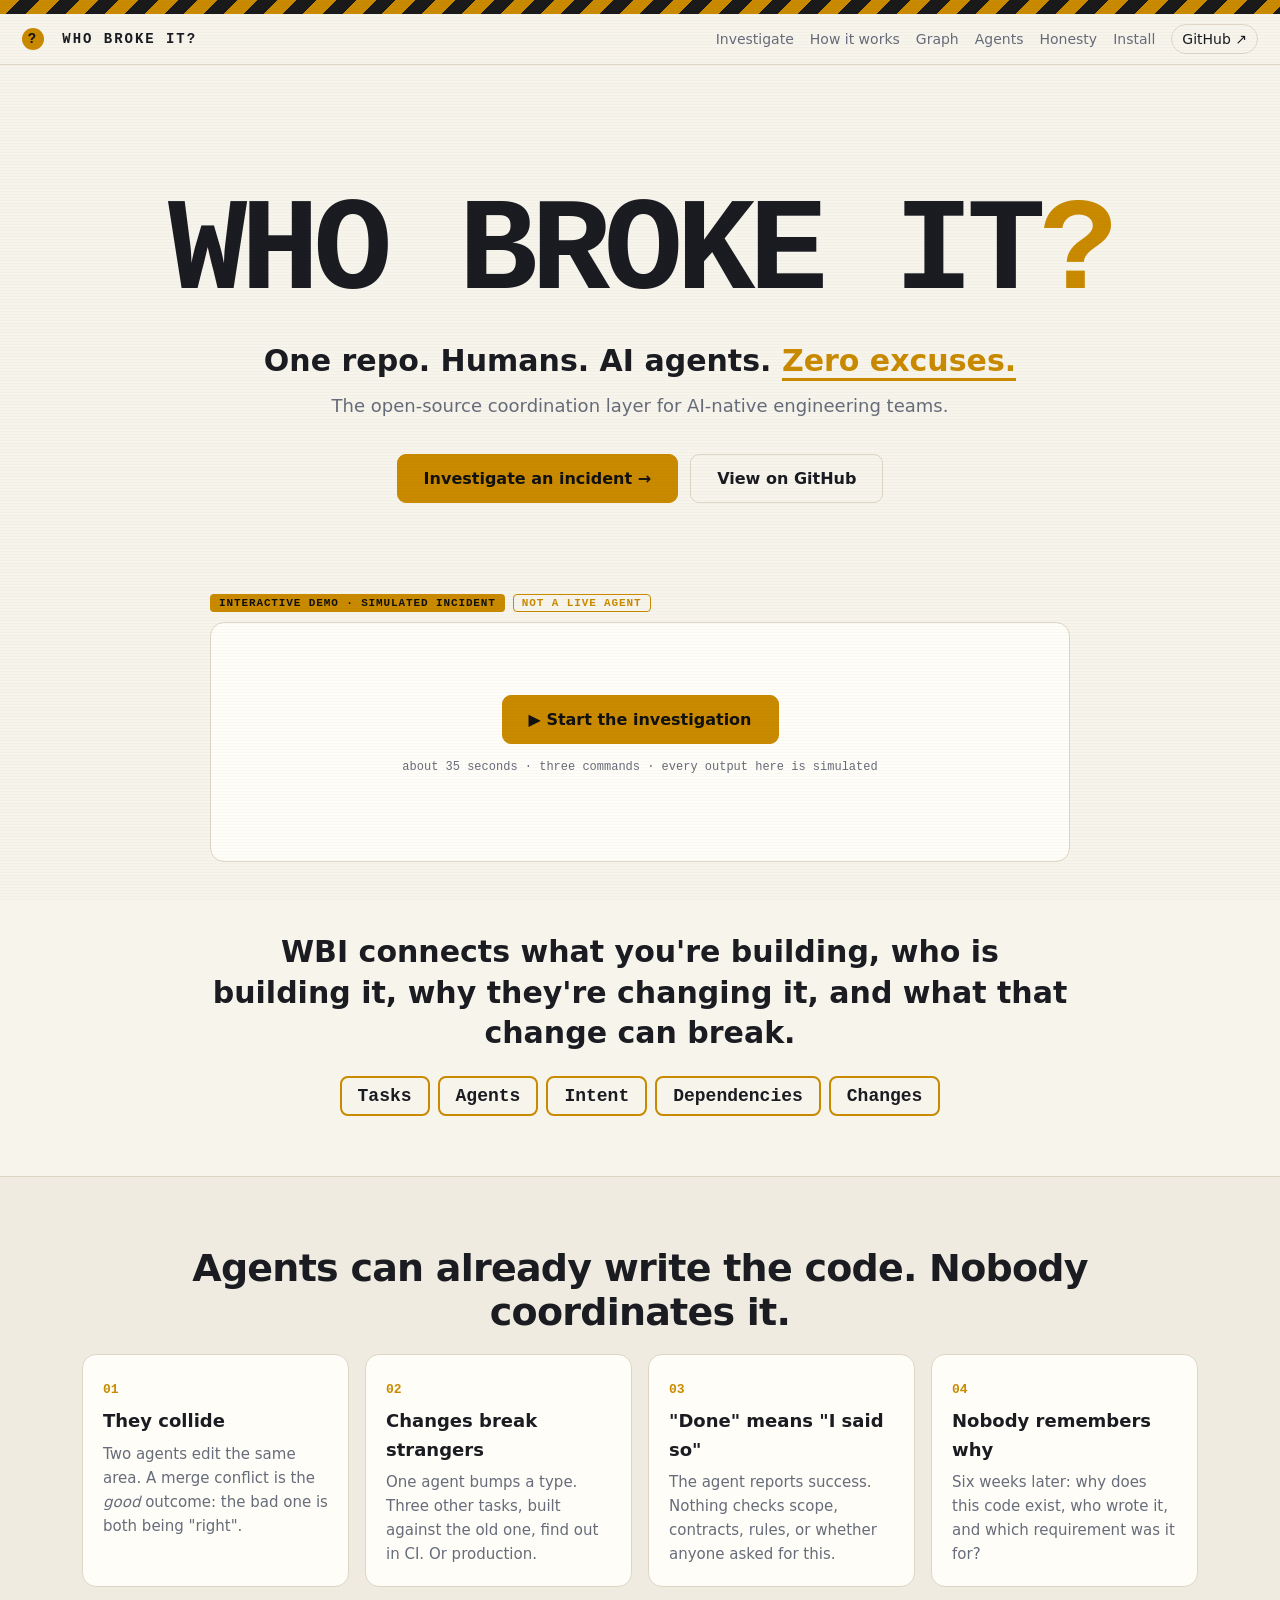
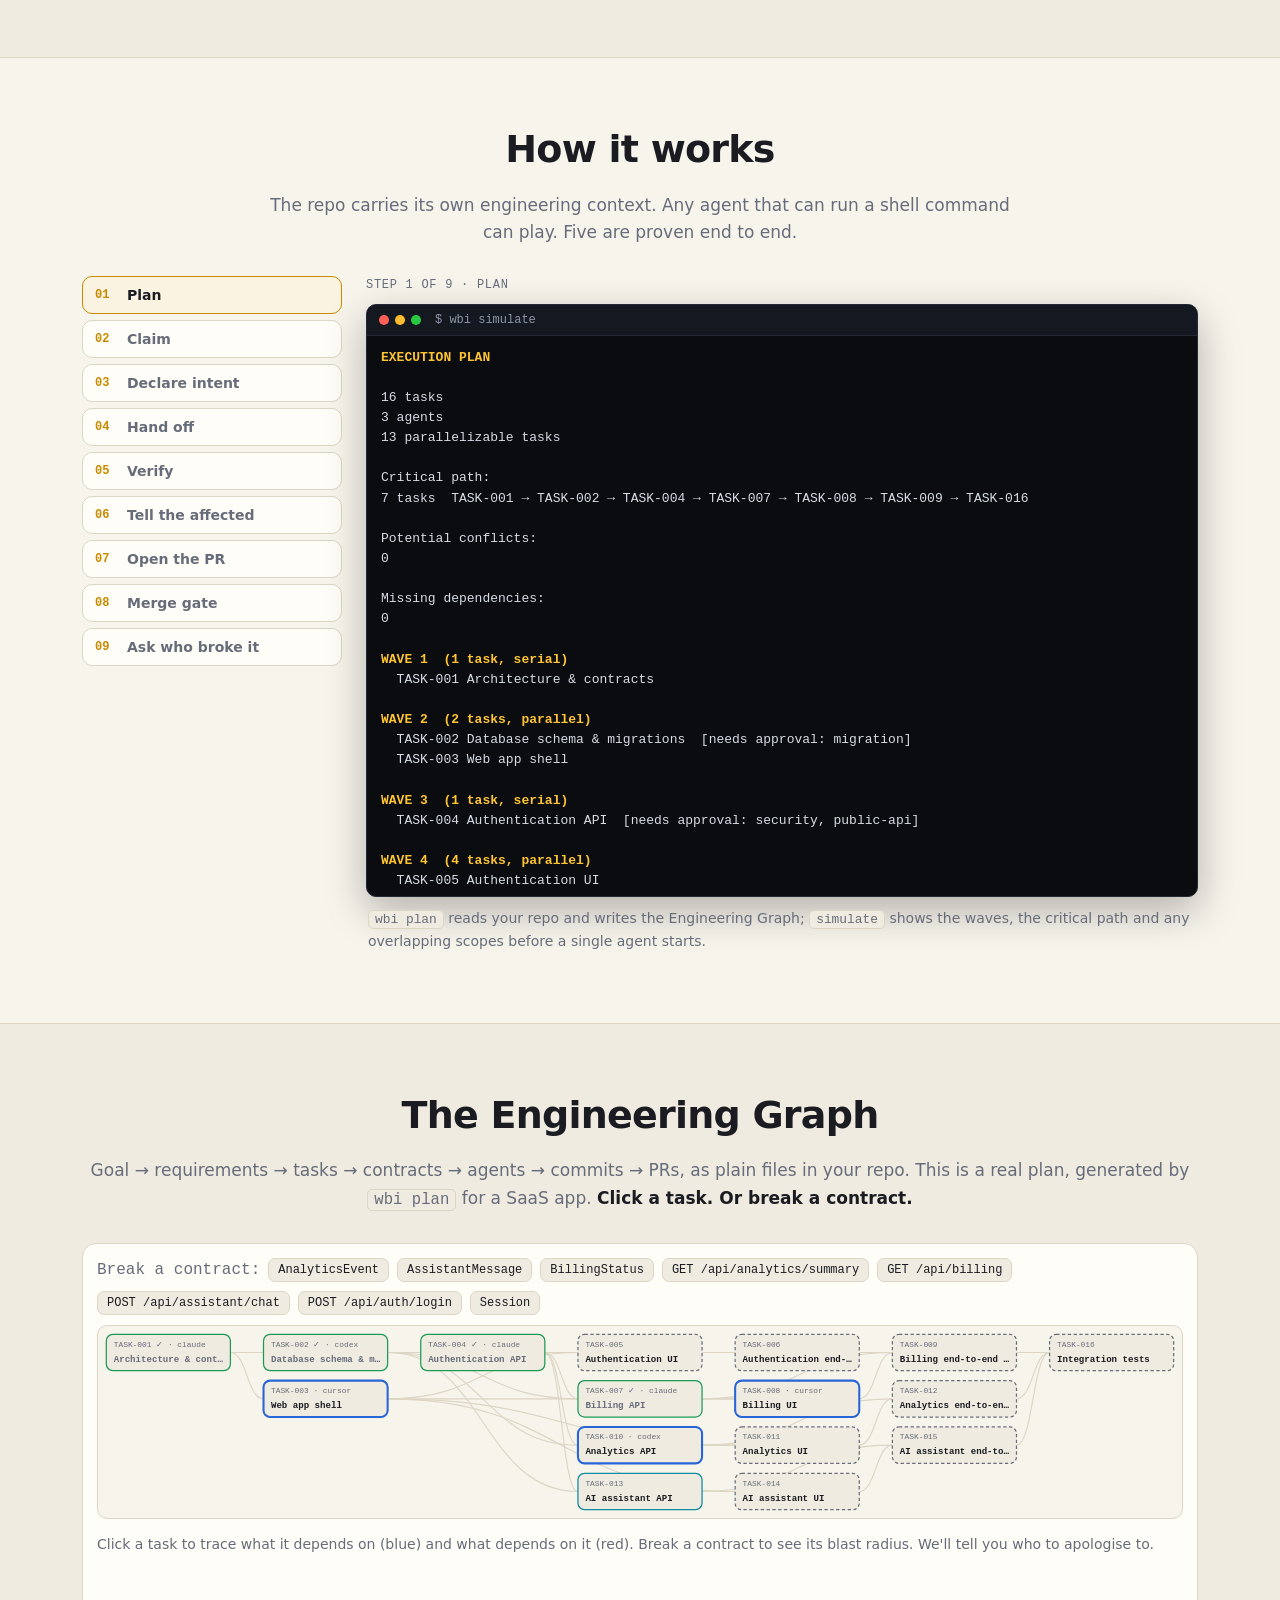
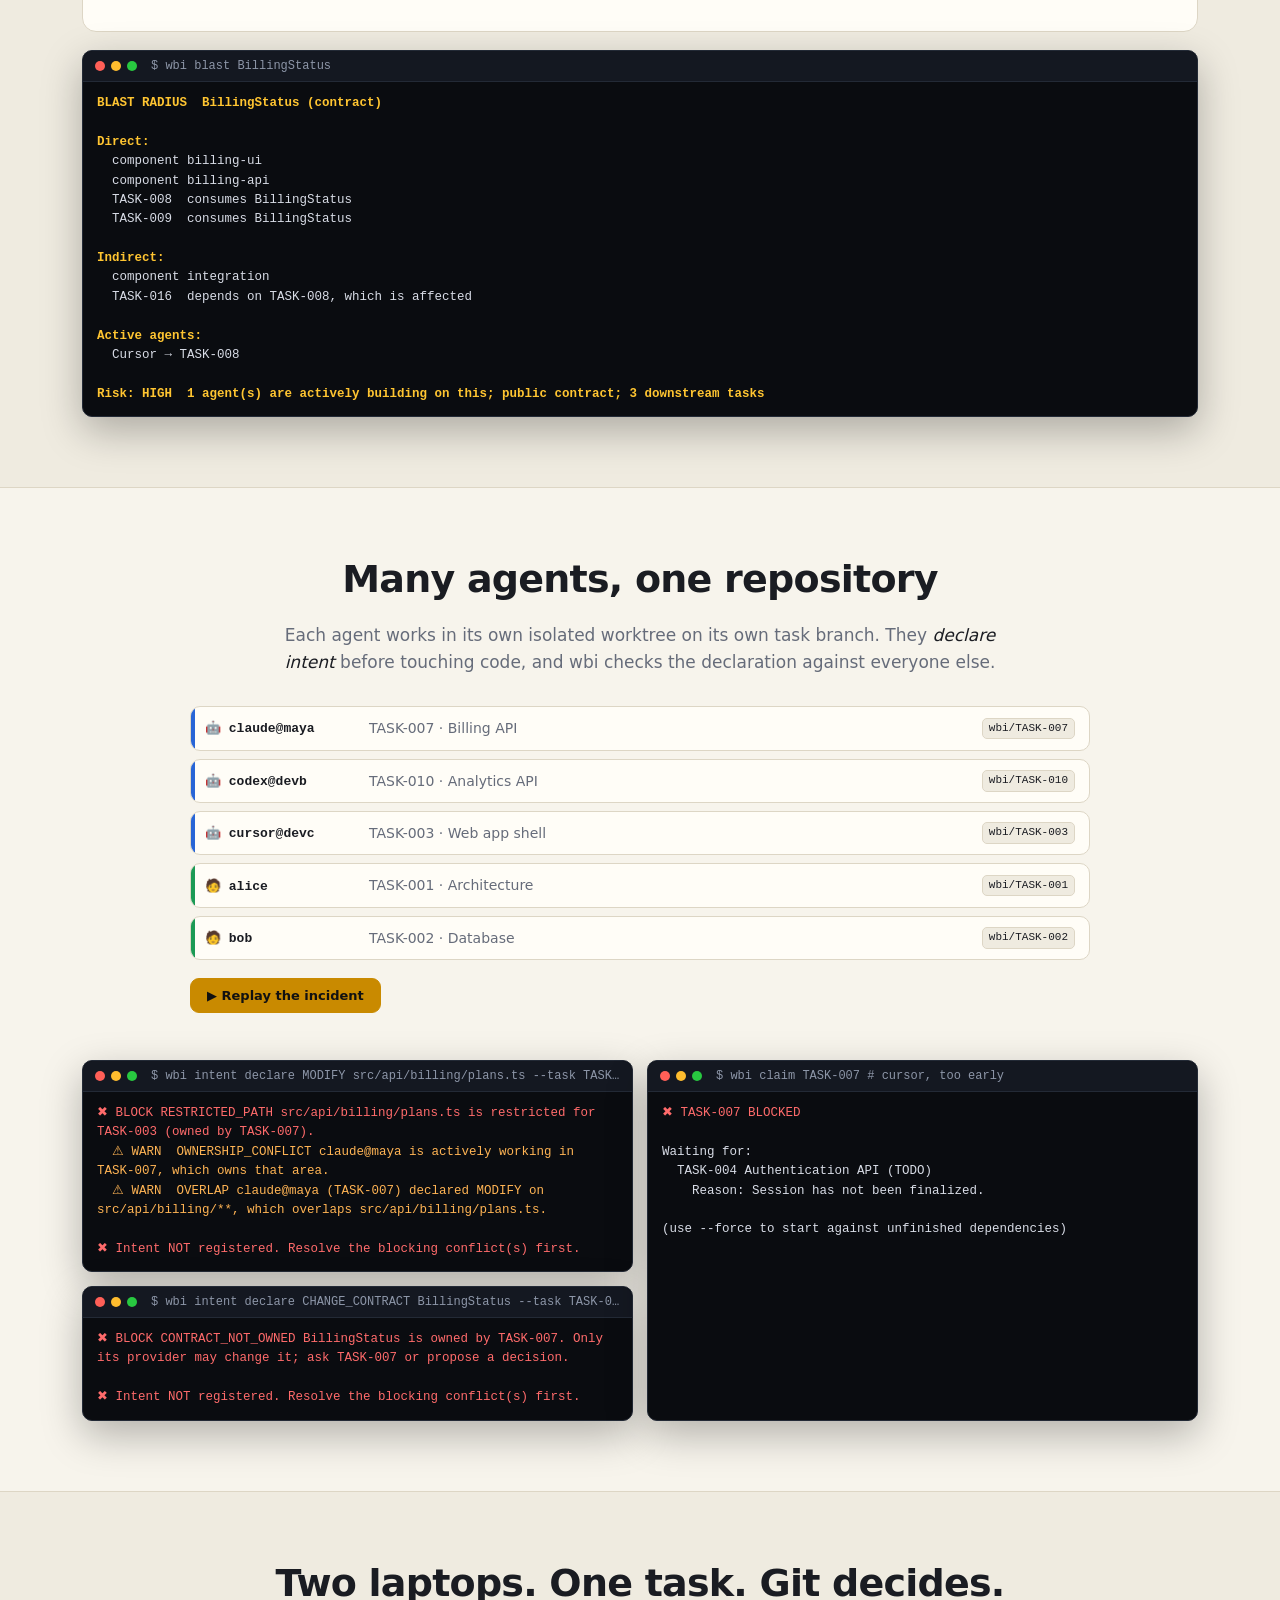
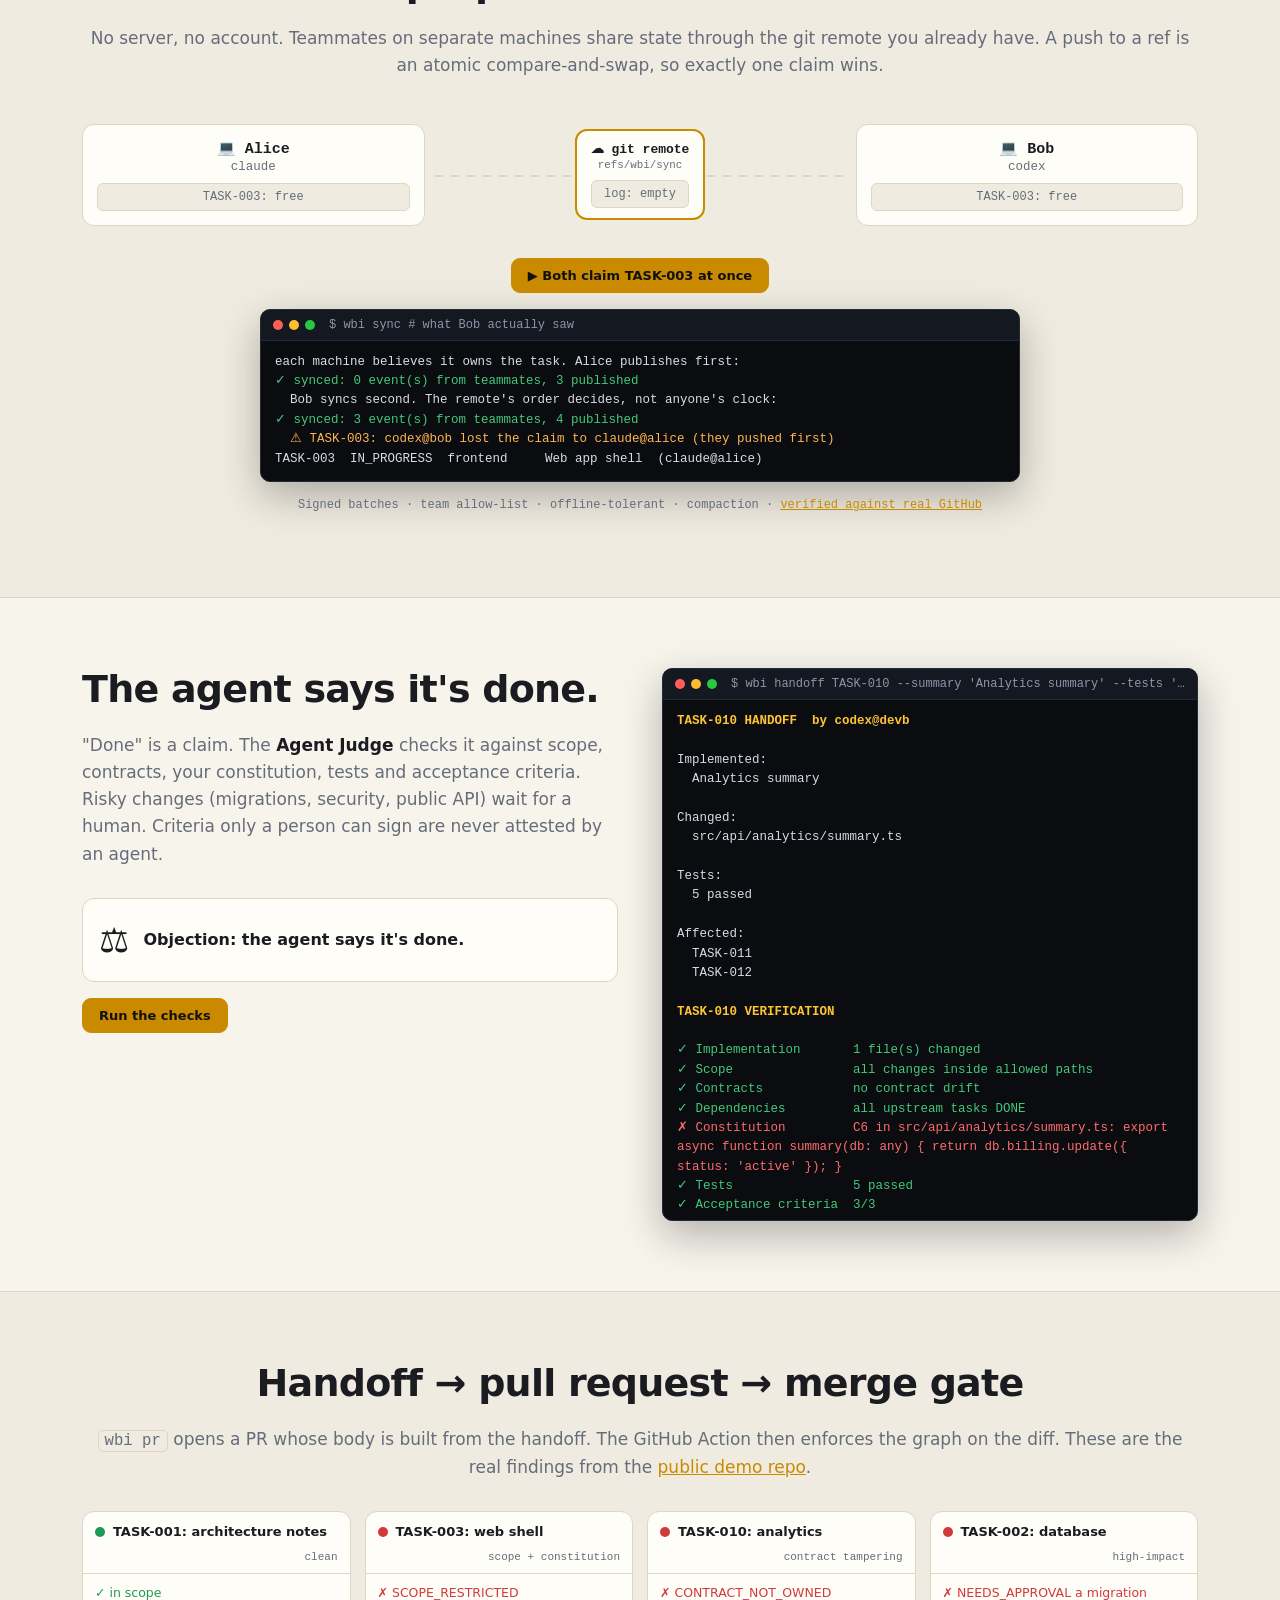
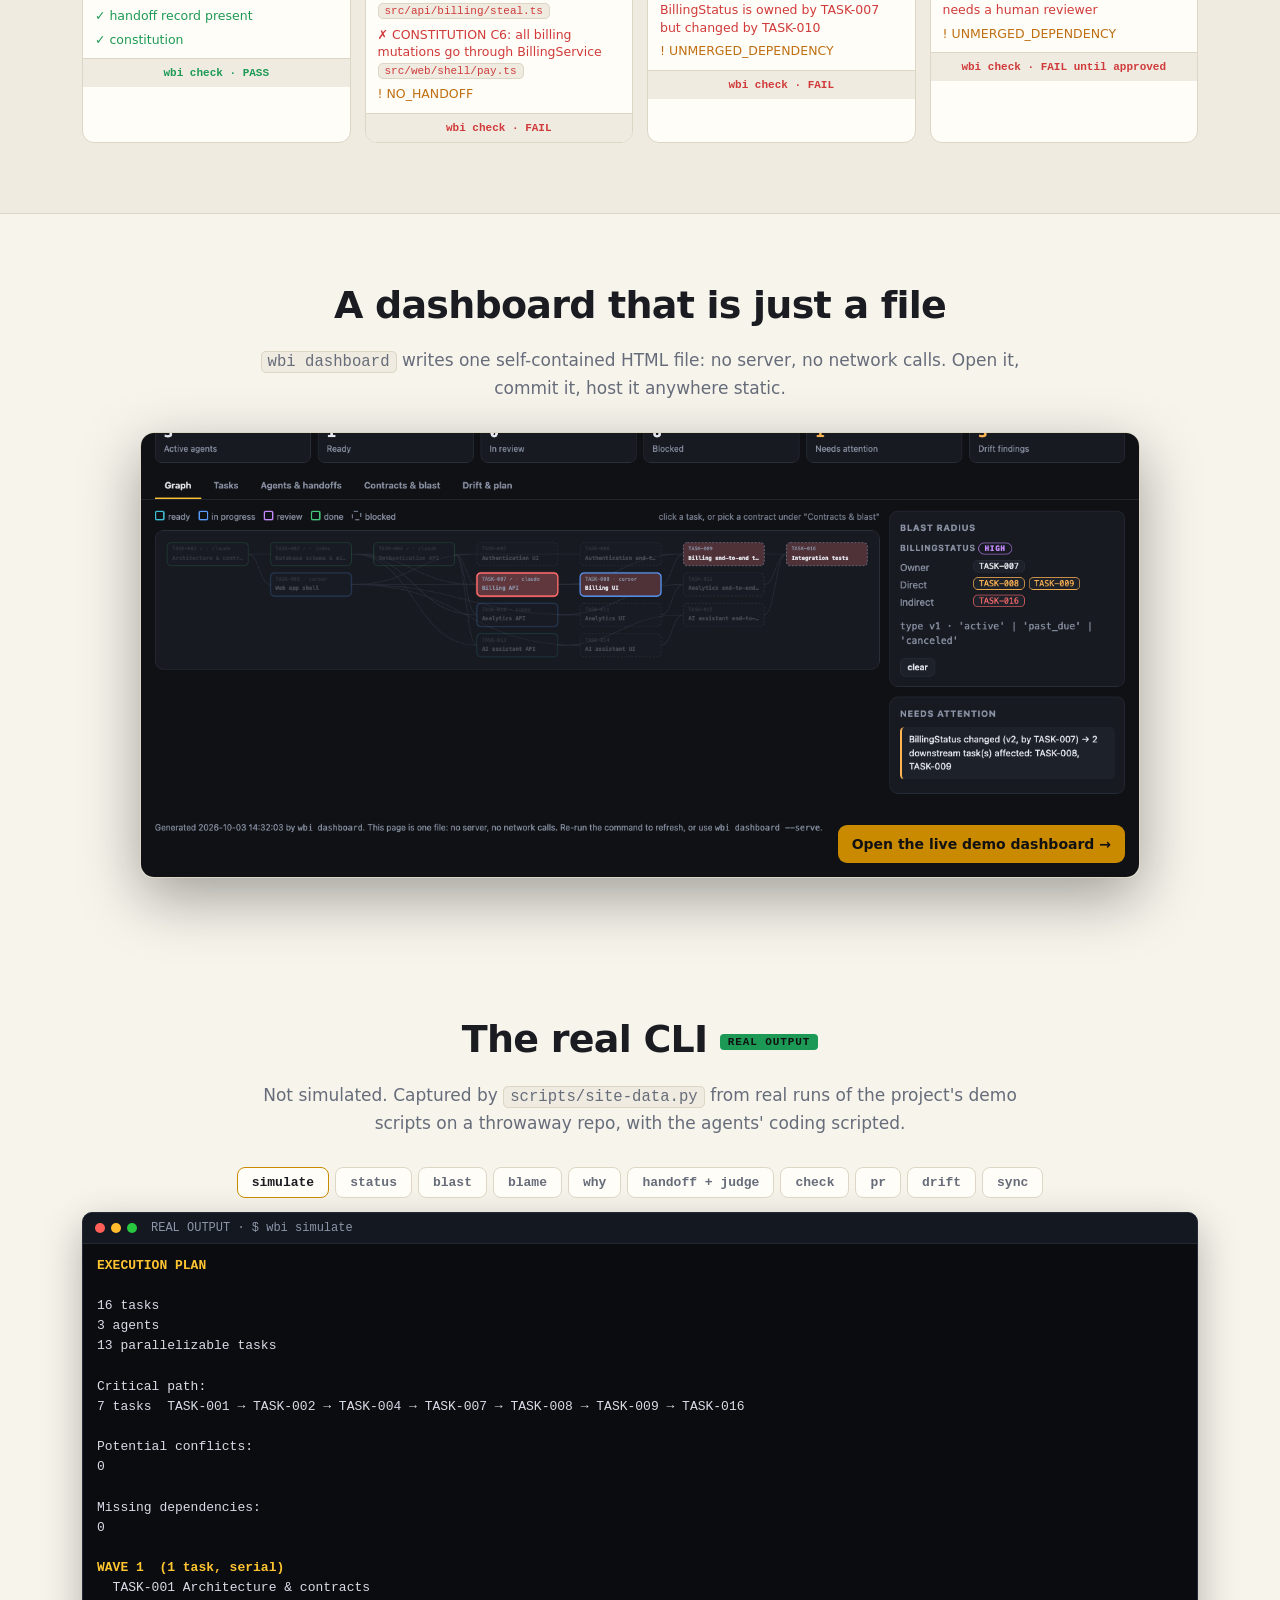
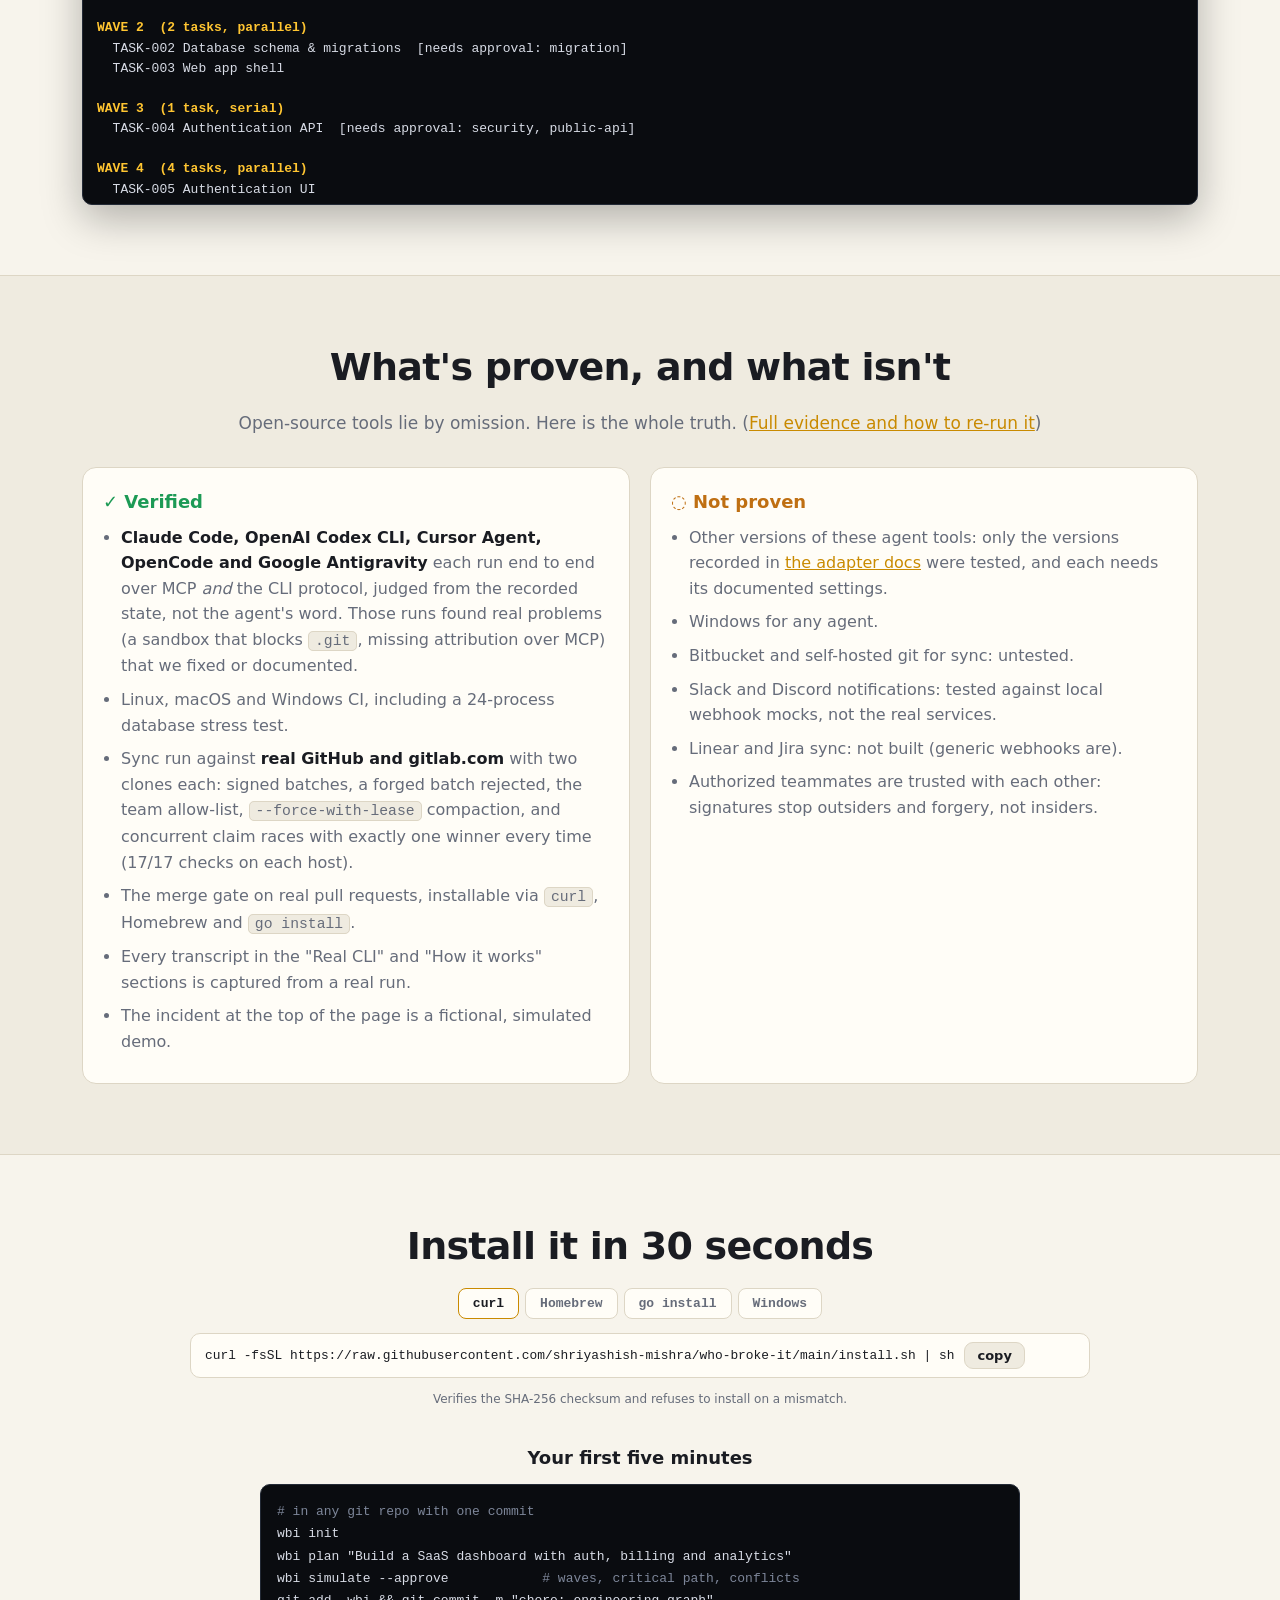
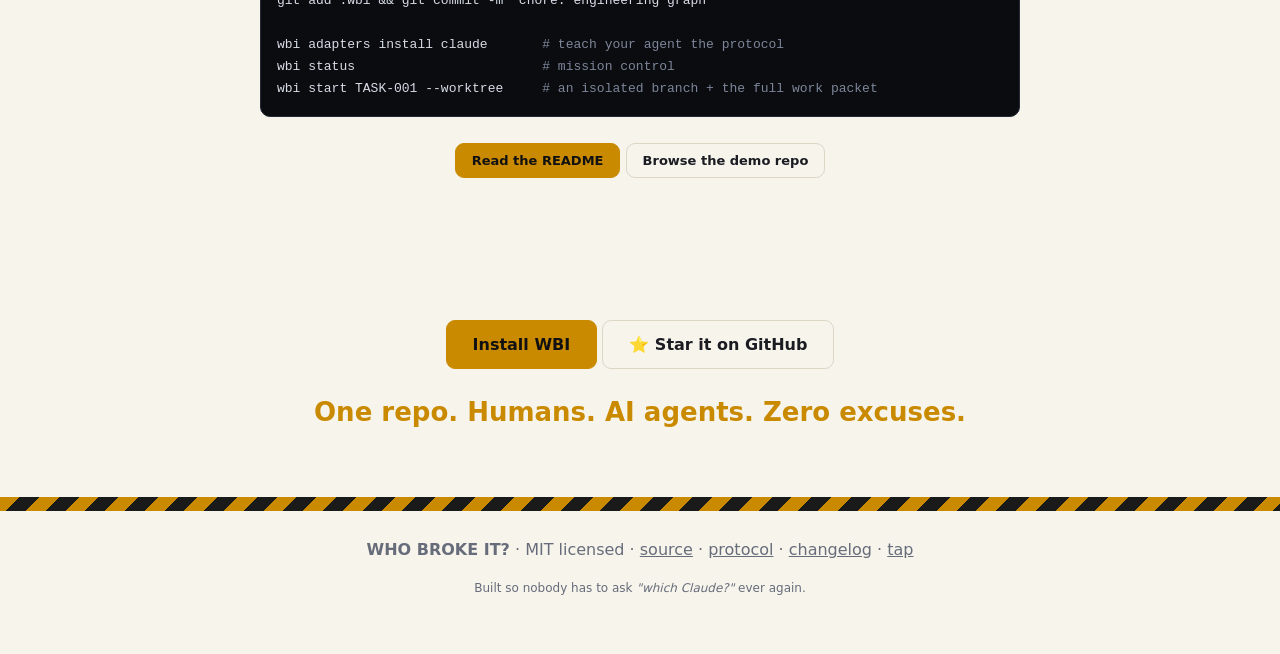
==== commit 24060bd0: "feat(site): brand-only hero + 35-second three-command investigation; add video source Hero is just t" ====
--- a/site/index.html
+++ b/site/index.html
@@ -4,7 +4,7 @@
 <meta charset="utf-8">
 <meta name="viewport" content="width=device-width, initial-scale=1">
 <title>Who Broke It? One repo. Humans. AI agents. Zero excuses.</title>
-<meta name="description" content="Investigate a simulated production incident with the real wbi commands. Who Broke It? is the open-source coordination layer for AI-native engineering teams: shared task graph, intent and conflict detection, blast radius, verified handoffs and a merge gate.">
+<meta name="description" content="Who Broke It? is the open-source coordination layer for AI-native engineering teams: one repo, many humans and coding agents, shared task graph, intent and conflict detection, blast radius, verified handoffs and a merge gate.">
 <meta property="og:title" content="Who Broke It?">
 <meta property="og:description" content="One repo. Humans. AI agents. Zero excuses. The open-source coordination layer for AI-native engineering teams.">
 <meta property="og:type" content="website">
@@ -14,609 +14,288 @@
 <link rel="icon" href="favicon.svg" type="image/svg+xml">
 <script>document.documentElement.className+=' js'</script>
 <link rel="stylesheet" href="site.css">
+<noscript><style>.term pre .ln,.m{opacity:1!important;transform:none!important}</style></noscript>
 </head>
 <body>
+
 <div class="scan" aria-hidden="true"></div>
 <div class="tape" aria-hidden="true"></div>
 
 <header class="top">
   <a class="logo" href="#top" aria-label="Who Broke It? home"><span class="q">?</span> WHO BROKE IT?</a>
   <nav aria-label="Sections">
-    <a href="#realcli">Real CLI</a><a href="#proof">What's proven</a><a href="#install">Install</a>
+    <a href="#investigate">Investigate</a><a href="#how">How it works</a><a href="#graph">Graph</a><a href="#agents">Agents</a><a href="#trust">Honesty</a><a href="#install">Install</a>
     <a class="gh" href="https://github.com/shriyashish-mishra/who-broke-it" rel="noopener">GitHub ↗</a>
   </nav>
 </header>
 
-<div id="tracker" class="tracker" aria-live="polite" hidden>
-  <span class="simbadge">SIMULATED INCIDENT · NOT A LIVE AGENT</span>
-  <span class="trk-label mono">COMMANDS YOU'VE USED <b id="trkcount">0/10</b></span>
-  <ol class="chips" id="chips">
-    <li data-c="status">status</li><li data-c="tasks">tasks</li><li data-c="task">task</li><li data-c="graph">graph</li><li data-c="blame">blame</li><li data-c="intent">intent</li><li data-c="blast">blast</li><li data-c="simulate">simulate</li><li data-c="handoff">handoff</li><li data-c="pr">pr</li>
-  </ol>
-</div>
-
 <main id="top">
 
-<!-- ================= 1. HERO ================= -->
-<section class="hero" id="hero">
-  <p class="pager mono"><span class="siren" aria-hidden="true">🚨</span> PRODUCTION INCIDENT <span class="dim">· INC-0184 · SEV-1</span></p>
-  <h1><span class="l1">PAYMENT API</span><span class="l2">IS ON <em class="fire">FIRE</em></span></h1>
-  <p class="tag">One repo. Humans. AI agents. <b>Zero excuses.</b></p>
+<!-- ============================ HERO (brand only) -->
+<section class="hero">
+  <h1>Who Broke It<span class="cursor">?</span></h1>
+  <p class="tag">One repo. Humans. AI agents. <em>Zero excuses.</em></p>
+  <p class="sub">The open-source coordination layer for AI-native engineering teams.</p>
   <div class="cta">
-    <button class="btn big" id="start" type="button">🔎 Investigate the incident</button>
-    <a class="btn ghost big" href="#realcli">View the real CLI</a>
-  </div>
-  <p class="nojs-note">JavaScript is off, so the interactive parts are hidden. The whole investigation is below as a plain transcript: every command, with its <b>simulated</b> output.</p>
-  <p class="fine mono">interactive demo · the incident is fictional · every command is real · every output in the story is <b>SIMULATED</b>, in wbi's real output format · genuine captures are <a href="#realcli">further down</a></p>
-</section>
-
-<!-- ================= 2. STANDUP ================= -->
-<section id="standup" class="case locked" aria-labelledby="h-standup">
-  <header class="casehead"><span class="num">02:14 AM</span><h2 id="h-standup">The incident call</h2><span class="sim">SIMULATED</span></header>
-  <div class="chat" id="chat" aria-label="Transcript of an incident call">
-    <p class="m a"><i>Maya</i>Did you change payments?</p>
-    <p class="m b"><i>Dev</i>Not me.</p>
-    <p class="m b"><i>Sam</i>I only changed the API.</p>
-    <p class="m a"><i>Maya</i>Claude changed the API.</p>
-    <p class="m b"><i>Sam</i>Which Claude?</p>
-  </div>
-  <p class="count mono after"><b>3 humans.</b> <b>4 agent sessions.</b> <b>1 repo.</b> <b class="hot">0 shared memory.</b></p>
-  <div class="after"><button class="btn big next" data-next="s1" type="button">Okay. Let's investigate.</button></div>
-</section>
-
-<!-- ================= 3. STEP 01 status ================= -->
-<section id="s1" class="case locked" aria-labelledby="h-s1">
-  <header class="casehead"><span class="num">STEP 01</span><h2 id="h-s1">What is actually happening?</h2><span class="sim">SIMULATED</span></header>
-  <p class="problem">Nobody has the whole picture. Start with the one view every human and every agent shares.</p>
-  <div class="term" data-cmd="wbi status" data-learn="status">
-    <div class="bar"><i></i><i></i><i></i><span>shop-checkout · simulated</span></div>
-    <pre class="cmd">$ wbi status</pre>
-    <pre class="out">
-WHO BROKE IT?
-
-PROJECT: shop-checkout
-Fix checkout payments and ship the mobile release
-
-Progress: ██░░░░░░░░░░░░░░░░░░ 13%  (1/8 tasks)
-
-ACTIVE
-● Claude   → TASK-003 Update PaymentStatus API  [2 commits]
-● Codex    → TASK-010 Payment reconciliation  [1 commit]
-● Antigravity → TASK-007 Billing dashboard  [1 commit]
-
-READY
-○ TASK-002 Add payment migration
-○ TASK-004 Payment webhook tests
-
-BLOCKED
-○ TASK-014 Mobile checkout
-  waiting for TASK-003
-○ TASK-016 Ship mobile release
-  waiting for TASK-014
-
-ATTENTION
-<mark>⚠ Intent collision: claude@sam MODIFY src/api/payment.ts (TASK-003) ↔ codex@dev MODIFY src/api/** (TASK-010)</mark></pre>
-  </div>
-  <div class="after">
-    <p class="take"><b>wbi status</b> is one shared view of what humans and agents are doing, with the problems pulled to the top.</p>
-    <button class="btn next" data-next="s2" type="button">Investigate TASK-003 →</button>
-  </div>
-</section>
-
-<!-- ================= 4. STEP 02 tasks ================= -->
-<section id="s2" class="case locked" aria-labelledby="h-s2">
-  <header class="casehead"><span class="num">STEP 02</span><h2 id="h-s2">Find the task</h2><span class="sim">SIMULATED</span></header>
-  <p class="problem">Two agents are in the same area of the codebase. Which tasks, and in what state is everything?</p>
-  <div class="term" data-cmd="wbi tasks" data-learn="tasks">
-    <div class="bar"><i></i><i></i><i></i><span>shop-checkout · simulated</span></div>
-    <pre class="cmd">$ wbi tasks</pre>
-    <pre class="out">
-TASK-001  DONE         frontend     Update checkout UI
-TASK-002  READY        database     Add payment migration
-<mark>TASK-003  IN_PROGRESS  backend      Update PaymentStatus API  (claude@sam)</mark>
-TASK-004  READY        testing      Payment webhook tests
-TASK-007  IN_PROGRESS  frontend     Billing dashboard  (antigravity@maya)
-<mark class="warm">TASK-010  IN_PROGRESS  backend      Payment reconciliation  (codex@dev)</mark>
-TASK-014  BLOCKED      mobile       Mobile checkout
-TASK-016  BLOCKED      release      Ship mobile release</pre>
-  </div>
-  <div class="after">
-    <p class="take">Every task has a status derived from the dependency graph, and an <b>executor</b>: the agent or human holding it.</p>
-    <button class="btn next" data-next="s3" type="button">Inspect TASK-003</button>
-  </div>
-</section>
-
-<!-- ================= 5. STEP 03 task ================= -->
-<section id="s3" class="case locked" aria-labelledby="h-s3">
-  <header class="casehead"><span class="num">STEP 03</span><h2 id="h-s3">What was Claude supposed to do?</h2><span class="sim">SIMULATED</span></header>
-  <p class="problem">Before blaming anyone: what exactly was this task allowed to touch?</p>
-  <div class="term" data-cmd="wbi task TASK-003" data-learn="task">
-    <div class="bar"><i></i><i></i><i></i><span>shop-checkout · simulated</span></div>
-    <pre class="cmd">$ wbi task TASK-003</pre>
-    <pre class="out">
-IN_PROGRESS  (IN_PROGRESS)
-
-# TASK-003: Update PaymentStatus API
-
-**Goal:** Add a "paused" state to PaymentStatus without breaking existing consumers.
-
-**Owner:** Sam  |  **Executor:** claude@sam  |  **Layer:** backend  |  **Branch:** wbi/TASK-003
-
-**Requirements:** REQ-002 (Customers can pay and see their payment status)
-
-## Depends on
-- TASK-001 Update checkout UI: DONE
-
-## Scope
-- Allowed paths: `src/api/payment.ts`, `src/api/payment.test.ts`
-<mark>- Restricted paths: `src/auth/**`, `migrations/**`</mark>
-
-## Contracts
-- PROVIDES **PaymentStatus** v1 (type): `'pending' | 'paid' | 'failed'`
-
-## Acceptance criteria
-1. Existing states are preserved _(attest in handoff)_
-2. The API contract is updated and versioned _(attest in handoff)_
-3. Test suite passes (npm test) _(auto-checked)_
-
-**High-impact (security, public-api):** a human must approve before this task is DONE.
-
-## Downstream tasks waiting on you
-TASK-014</pre>
-  </div>
-  <div class="after">
-    <p class="take">A wbi task is not a TODO. It is an <b>agent work packet</b>: ownership, dependencies, allowed files, contracts and acceptance criteria.</p>
-    <button class="btn next" data-next="s4" type="button">Follow the dependency →</button>
-  </div>
-</section>
-
-<!-- ================= 6. STEP 04 graph ================= -->
-<section id="s4" class="case locked" aria-labelledby="h-s4">
-  <header class="casehead"><span class="num">STEP 04</span><h2 id="h-s4">Open the Engineering Graph</h2><span class="sim">SIMULATED</span></header>
-  <p class="problem">TASK-003 provides a <b>contract</b>. Who else is built on it?</p>
-  <div class="term" data-cmd="wbi graph" data-learn="graph">
-    <div class="bar"><i></i><i></i><i></i><span>shop-checkout · simulated</span></div>
-    <pre class="cmd">$ wbi graph</pre>
-    <pre class="out">
-WAVE 1
-  TASK-001  DONE         frontend     Update checkout UI
-  TASK-002  READY        database     Add payment migration
-  TASK-004  READY        testing      Payment webhook tests
-WAVE 2
-  TASK-003  IN_PROGRESS  backend      Update PaymentStatus API
-      provides PaymentStatus
-      needs    TASK-001
-  TASK-007  IN_PROGRESS  frontend     Billing dashboard
-      needs    TASK-002, ⟨PaymentStatus⟩
-  TASK-010  IN_PROGRESS  backend      Payment reconciliation
-      needs    TASK-001, ⟨PaymentStatus⟩
-WAVE 3
-  TASK-014  BLOCKED      mobile       Mobile checkout
-      needs    TASK-003, ⟨PaymentStatus⟩
-WAVE 4
-  TASK-016  BLOCKED      release      Ship mobile release
-      needs    TASK-014</pre>
-  </div>
-  <div class="after">
-    <div class="boardwrap">
-      <p class="boardnote mono">DETECTIVE BOARD · <b>click a card</b> (or focus it and press Enter) · the picture <code>wbi dashboard</code> draws from the same files · <b>simulated data</b></p>
-      <div class="board"><svg id="board1" role="group" aria-label="Interactive engineering graph of the simulated incident"></svg></div>
-      <div class="detail" id="detail1" aria-live="polite"><p class="dim">Pick a card: a task, the contract, the agent, the file, the PR.</p></div>
-    </div>
-    <p class="take">wbi turns the repo into a <b>living graph</b> of goals, tasks, contracts, agents, commits and PRs, instead of disconnected tickets and diffs.</p>
-    <button class="btn next" data-next="s5" type="button">Who touched it? →</button>
-  </div>
-</section>
-
-<!-- ================= 7. STEP 05 blame ================= -->
-<section id="s5" class="case locked" aria-labelledby="h-s5">
-  <header class="casehead"><span class="num">STEP 05</span><h2 id="h-s5">Who touched it?</h2><span class="sim">SIMULATED</span></header>
-  <p class="problem">Not "who changed this line". Which <em>task</em> authorized the change, and which <em>agent</em> made it?</p>
-  <div class="term" data-cmd="wbi blame src/api/payment.ts" data-learn="blame">
-    <div class="bar"><i></i><i></i><i></i><span>shop-checkout · simulated</span></div>
-    <pre class="cmd">$ wbi blame src/api/payment.ts</pre>
-    <pre class="out">
-Last significant changes:
-
-🤖 Claude   TASK-003           4 min ago  feat(api): PaymentStatus API with paused  [wbi/TASK-003, unmerged]
-
-<mark>👀 Right now: claude@sam declared MODIFY src/api/payment.ts (TASK-003)</mark></pre>
-  </div>
-  <div class="term" data-cmd="wbi why src/api/payment.ts" data-learn="why">
-    <div class="bar"><i></i><i></i><i></i><span>shop-checkout · simulated</span></div>
-    <pre class="cmd">$ wbi why src/api/payment.ts</pre>
-    <pre class="out">
-Why does src/api/payment.ts exist?
-
-Introduced by:   TASK-003 Update PaymentStatus API
-Requirement:     REQ-002 Customers can pay and see their payment status
-Decision:        ADR-001 Contract-first parallel development
-Implemented by:  claude@sam / Sam
-Commit:          a91f2c7 feat(api): PaymentStatus API with paused</pre>
-  </div>
-  <div class="after">
-    <p class="take">Git tells you who changed a line. wbi adds <b>why it exists</b>: the task, the requirement and the agent, from commit trailers it installs.</p>
-    <p class="teaser mono">…but something doesn't look right.</p>
-    <button class="btn next" data-next="s6" type="button">Check what Claude said it would do →</button>
-  </div>
-</section>
-
-<!-- ================= 8. STEP 06 intent ================= -->
-<section id="s6" class="case locked" aria-labelledby="h-s6">
-  <header class="casehead"><span class="num">STEP 06</span><h2 id="h-s6">Check the declared intent</h2><span class="sim">SIMULATED</span></header>
-  <p class="problem">Before editing, an agent declares what it is about to touch. Here is what Claude declared, and Codex too.</p>
-  <div class="term" data-cmd="wbi intent" data-learn="intent">
-    <div class="bar"><i></i><i></i><i></i><span>shop-checkout · simulated</span></div>
-    <pre class="cmd">$ wbi intent</pre>
-    <pre class="out">
-#1   claude@sam      TASK-003  CREATE          src/api/payment.test.ts  6 min ago
-#2   claude@sam      TASK-003  MODIFY          src/api/payment.ts  6 min ago
-#3   claude@sam      TASK-003  CHANGE_CONTRACT PaymentStatus  5 min ago
-#4   claude@sam      TASK-003  DEPEND_ON       TASK-001  6 min ago
-#5   codex@dev       TASK-010  MODIFY          src/api/**  3 min ago
-<mark>⚠ collision: #2 ↔ #5 (src/api/payment.ts / src/api/**)</mark></pre>
-  </div>
-  <div class="quiz" id="quiz">
-    <p class="qq"><b>Your move, detective.</b> Git says Claude's branch changed these three files. <b>Which one was never declared?</b></p>
-    <div class="qopts">
-      <button type="button" class="qopt" data-ok="0"><code>src/api/payment.ts</code></button>
-      <button type="button" class="qopt" data-ok="0"><code>src/api/payment.test.ts</code></button>
-      <button type="button" class="qopt" data-ok="1"><code>src/auth/payment-token.ts</code></button>
-    </div>
-    <p class="qfb mono" id="qfb" aria-live="polite"></p>
-  </div>
-  <div class="term" data-cmd="wbi check --base main --head wbi/TASK-003" data-learn="check" data-wait="quizdone">
-    <div class="bar"><i></i><i></i><i></i><span>merge gate · simulated</span></div>
-    <pre class="cmd">$ wbi check --base main --head wbi/TASK-003</pre>
-    <pre class="out">
-WBI CHECK  TASK-003  main...wbi/TASK-003, 3 file(s)
-
-<mark>✗ SCOPE_RESTRICTED       src/auth/payment-token.ts touches a path restricted for TASK-003  src/auth/payment-token.ts</mark>
-! NO_HANDOFF            TASK-003 has no handoff record on this branch (run: wbi handoff TASK-003 ...)
-
-FAIL  the Engineering Graph says this change should not merge as-is</pre>
-  </div>
-  <div class="after">
-    <p class="take">Agents <b>declare intent before editing</b>, and wbi checks the declaration against the task's scope and against other agents. Afterwards <code>wbi verify</code> and the merge gate flag any file <b>outside the task's allowed paths</b>. (Intent is cooperative; the gate is the enforcement.)</p>
-    <button class="btn next" data-next="s7" type="button">Check the blast radius →</button>
-  </div>
-</section>
-
-<!-- ================= 9. STEP 07 blast ================= -->
-<section id="s7" class="case locked" aria-labelledby="h-s7">
-  <header class="casehead"><span class="num">STEP 07</span><h2 id="h-s7">How far does this go?</h2><span class="sim">SIMULATED</span></header>
-  <p class="problem">Claude is changing <b>PaymentStatus</b>. Who built on it without knowing?</p>
-  <div class="term" data-cmd="wbi blast PaymentStatus" data-learn="blast">
-    <div class="bar"><i></i><i></i><i></i><span>shop-checkout · simulated</span></div>
-    <pre class="cmd">$ wbi blast PaymentStatus</pre>
-    <pre class="out">
-BLAST RADIUS  PaymentStatus (contract)
-
-Direct:
-  component mobile
-  component reconciliation
-  component billing-ui
-  TASK-007  consumes PaymentStatus
-  TASK-010  consumes PaymentStatus
-  TASK-014  consumes PaymentStatus
-
-Indirect:
-  component release
-  TASK-016  depends on TASK-014, which is affected
-
-Active agents:
-  Antigravity → TASK-007
-  Codex → TASK-010
-
-<mark>Risk: HIGH  2 agent(s) are actively building on this; 4 downstream tasks</mark></pre>
-  </div>
-  <div class="after">
-    <div class="stats" id="stats">
-      <div><b data-n="3">3</b><span>DIRECT CONSUMERS</span></div>
-      <div><b data-n="1">1</b><span>INDIRECT</span></div>
-      <div><b data-n="2">2</b><span>ACTIVE AGENTS</span></div>
-      <div class="risk"><b>HIGH</b><span>RISK</span></div>
-    </div>
-    <div class="boardwrap">
-      <div class="board"><svg id="board2" role="img" aria-label="Blast radius of PaymentStatus: three direct consumers and one indirect task"></svg></div>
-    </div>
-    <p class="take">One contract change can break work another agent <b>hasn't even seen yet</b>. Blast radius reads declared relationships, plus a static import scan for JS/TS, Python and Go.</p>
-    <button class="btn next" data-next="s8" type="button">Could we have seen this coming? →</button>
-  </div>
-</section>
-
-<!-- ================= 10. STEP 08 simulate ================= -->
-<section id="s8" class="case locked" aria-labelledby="h-s8">
-  <header class="casehead"><span class="num">STEP 08</span><h2 id="h-s8">Simulate before you break it</h2><span class="sim">SIMULATED</span></header>
-  <p class="problem">The plan itself had a hole. Run the plan before the agents do.</p>
-  <div class="term" data-cmd="wbi simulate" data-learn="simulate">
-    <div class="bar"><i></i><i></i><i></i><span>shop-checkout · simulated</span></div>
-    <pre class="cmd">$ wbi simulate</pre>
-    <pre class="out">
-EXECUTION PLAN
-
-8 tasks
-3 agents
-6 parallelizable tasks
-
-Critical path:
-4 tasks  TASK-001 → TASK-003 → TASK-014 → TASK-016
-
-Potential conflicts:
-1
-<mark>  TASK-003 ↔ TASK-010: src/api/payment.ts overlaps src/api/**</mark>
-
-Missing dependencies:
-2
-<mark>  TASK-007 consumes PaymentStatus but does not depend on TASK-003</mark>
-<mark>  TASK-010 consumes PaymentStatus but does not depend on TASK-003</mark>
-
-WAVE 1  (3 tasks, parallel)
-  TASK-001 Update checkout UI
-  TASK-002 Add payment migration  [needs approval: migration]
-  TASK-004 Payment webhook tests
-
-WAVE 2  (3 tasks, parallel)
-  TASK-003 Update PaymentStatus API  [needs approval: security, public-api]
-  TASK-007 Billing dashboard
-  TASK-010 Payment reconciliation
-
-≈ 4 sequential rounds with 3 agent(s).</pre>
-  </div>
-  <div class="after">
-    <p class="take"><b>wbi simulate</b> reasons over the dependency graph before agents start: overlapping scopes, missing dependencies, the critical path. This plan's gap is exactly why Claude and Codex collided.</p>
-    <button class="btn big next" data-next="chaos" type="button">💥 Now let's see it happen →</button>
-  </div>
-</section>
-
-<!-- ================= 11. CHAOS ================= -->
-<section id="chaos" class="case locked chaos" aria-labelledby="h-chaos">
-  <header class="casehead"><span class="num">REPLAY</span><h2 id="h-chaos">Release the agents</h2><span class="sim big">SIMULATED INCIDENT · THIS IS A WEBSITE DEMO · NOT LIVE AGENTS</span></header>
-  <p class="problem">Four workers, one repo. Watch what wbi catches. <span class="dim">(A scripted animation: no agent is running. Messages use wbi's real conflict codes.)</span></p>
-  <div class="arena" id="arena">
-    <div class="agents" id="agents">
-      <article class="agent" data-a="claude"><h3>🤖 Claude Code</h3><p class="at mono">TASK-003 · PaymentStatus API</p><p class="st" data-st>idle</p></article>
-      <article class="agent" data-a="codex"><h3>🤖 Codex</h3><p class="at mono">TASK-010 · Reconciliation</p><p class="st" data-st>idle</p></article>
-      <article class="agent" data-a="agy"><h3>🤖 Antigravity</h3><p class="at mono">TASK-007 · Billing dashboard</p><p class="st" data-st>idle</p></article>
-      <article class="agent" data-a="human"><h3>🧑 Human developer</h3><p class="at mono">TASK-001 · Checkout UI</p><p class="st" data-st>idle</p></article>
-    </div>
-    <div class="files" id="files">
-      <div class="file" data-f="checkout"><code>src/web/checkout/**</code></div>
-      <div class="file" data-f="billing"><code>src/web/billing/**</code></div>
-      <div class="file contract" data-f="payment"><code>src/api/payment.ts</code><span class="ver" id="ver">PaymentStatus v1</span></div>
-      <div class="file" data-f="auth"><code>src/auth/payment-token.ts</code></div>
-    </div>
-  </div>
-  <div class="chaosrow">
-    <button class="btn big boom" id="boom" type="button">💥 RELEASE THE AGENTS</button>
-    <div class="score mono" id="score" hidden><span>CAUGHT BY WBI <b id="caught">0</b></span><span>LANDED CLEAN <b id="clean">0</b></span></div>
-  </div>
-  <div class="term feed" data-static="1">
-    <div class="bar"><i></i><i></i><i></i><span>event feed · simulated</span></div>
-    <pre class="out" id="feed" aria-live="polite">Waiting for someone to press the button…</pre>
-  </div>
-  <div class="after" id="chaosafter">
-    <p class="take">Two changes landed clean. Three problems were caught <b>before merge</b>: a blocked contract edit, an out-of-scope file, and a contract bump that told everyone building on it.</p>
-    <button class="btn next" data-next="judge" type="button">But Claude says it's done →</button>
-  </div>
-</section>
-
-<!-- ================= 12. JUDGE ================= -->
-<section id="judge" class="case locked" aria-labelledby="h-judge">
-  <header class="casehead"><span class="num">STEP 09</span><h2 id="h-judge">THE AGENT SAYS IT'S DONE.</h2><span class="sim">SIMULATED</span></header>
-  <div class="says"><span class="who mono">🤖 Claude</span><q>Task complete.</q></div>
-  <p class="center"><button class="btn big prove" id="prove" type="button">Prove it.</button></p>
-  <div class="term" data-cmd="wbi handoff TASK-003 --summary &quot;PaymentStatus API: adds paused&quot; --tests &quot;npm test&quot; --contract &quot;PaymentStatus=adds paused&quot; --attest 1,2" data-learn="handoff" data-wait="prove">
-    <div class="bar"><i></i><i></i><i></i><span>shop-checkout · simulated</span></div>
-    <pre class="cmd">$ wbi handoff TASK-003 --summary "PaymentStatus API: adds paused" --tests "npm test" --contract "PaymentStatus=adds paused" --attest 1,2</pre>
-    <pre class="out">
-TASK-003 HANDOFF  by claude@sam
-
-Implemented:
-  PaymentStatus API: adds paused
-
-Changed:
-  src/api/payment.ts
-  src/api/payment.test.ts
-<mark>  src/auth/payment-token.ts</mark>
-
-Contract:
-  PaymentStatus → v2: adds paused
-
-Tests:
-  18 passed
-
-Known limitation:
-  Reconciliation adapter not updated
-
-Affected:
-  TASK-007
-  TASK-010
-  TASK-014
-  TASK-016
-
-TASK-003 VERIFICATION
-
-✓ Implementation       3 file(s) changed
-<mark>✗ Scope                outside allowed paths: src/auth/payment-token.ts</mark>
-✓ Contracts            PaymentStatus → v2 recorded and propagated
-✓ Dependencies         all upstream tasks DONE
-✓ Constitution         no machine-checkable rule violated
-✓ Tests                18 passed
-✓ Acceptance criteria  3/3
-
-Status: FAILED  sent back to IN_PROGRESS</pre>
-  </div>
-  <div class="after" data-key="judge1">
-    <p class="take verdict"><b>“Done” should be evidence, not a sentence.</b> The tests passed and the contract is recorded, and the verifier still sent it back: one file is outside the task's scope.</p>
-    <p class="center"><button class="btn" id="refix" type="button">Claude reverts the auth change and hands off again</button></p>
-  </div>
-  <div class="term" data-cmd="wbi handoff TASK-003 --summary &quot;PaymentStatus API: adds paused&quot; --tests &quot;npm test&quot; --attest 1,2" data-wait="refix">
-    <div class="bar"><i></i><i></i><i></i><span>shop-checkout · simulated</span></div>
-    <pre class="cmd">$ wbi handoff TASK-003 --summary "PaymentStatus API: adds paused" --tests "npm test" --attest 1,2</pre>
-    <pre class="out">
-✓ Implementation       2 file(s) changed
-✓ Scope                all changes inside allowed paths
-✓ Contracts            PaymentStatus → v2 recorded and propagated
-✓ Dependencies         all upstream tasks DONE
-✓ Constitution         no machine-checkable rule violated
-✓ Tests                18 passed
-✓ Acceptance criteria  3/3
-
-<mark class="ok">Status: READY FOR REVIEW  high-impact: wbi approve TASK-003</mark></pre>
-  </div>
-  <div class="after">
-    <p class="take">Contract and security changes always stop for a <b>human</b>. Sam reviews and approves; the context follows the work into the PR.</p>
-    <button class="btn next" data-next="prstep" type="button">Open the PR →</button>
-  </div>
-</section>
-
-<!-- ================= 13. PR ================= -->
-<section id="prstep" class="case locked" aria-labelledby="h-pr">
-  <header class="casehead"><span class="num">STEP 10</span><h2 id="h-pr">The PR carries the context</h2><span class="sim">SIMULATED</span></header>
-  <div class="term" data-cmd="wbi pr TASK-003 --dry-run" data-learn="pr">
-    <div class="bar"><i></i><i></i><i></i><span>shop-checkout · simulated</span></div>
-    <pre class="cmd">$ wbi pr TASK-003 --dry-run</pre>
-    <pre class="out">
-# TASK-003: Update PaymentStatus API   (wbi/TASK-003 → main, labels: wbi, contract-change, high-impact)
-
-## TASK-003: Update PaymentStatus API
-
-> PaymentStatus API: adds paused
-
-**Requirement:** REQ-002: Customers can pay and see their payment status
-**Decision:** ADR-001: Contract-first parallel development
-**Implemented by:** `claude@sam` (owner: Sam)
-
-### What changed
-- `src/api/payment.ts`
-- `src/api/payment.test.ts`
-
-### ⚠ Contract changes
-- **PaymentStatus** → v2: adds paused</pre>
-  </div>
-  <div class="after">
-    <article class="prcard" aria-label="Simulated pull request preview">
-      <header><span class="prstate">Open</span><b>TASK-003: Update PaymentStatus API</b><span class="prnum">#184</span><em class="simtag">SIMULATED PREVIEW</em></header>
-      <div class="prlabels"><span class="lab">wbi</span><span class="lab y">contract-change</span><span class="lab r">high-impact</span></div>
-      <dl class="prgrid">
-        <dt>Summary</dt><dd>PaymentStatus API: adds <code>paused</code></dd>
-        <dt>Files changed</dt><dd><code>src/api/payment.ts</code> · <code>src/api/payment.test.ts</code></dd>
-        <dt>Contracts changed</dt><dd><b>PaymentStatus</b> → v2</dd>
-        <dt>Tests</dt><dd>18 passed</dd>
-        <dt>Risks</dt><dd>TASK-007 and TASK-010 build on PaymentStatus</dd>
-        <dt>Downstream</dt><dd>TASK-007 · TASK-010 · TASK-014 · TASK-016</dd>
-        <dt>Handoff</dt><dd>by <code>claude@sam</code> · limitation: reconciliation adapter not updated</dd>
-        <dt>Verification</dt><dd class="g">✓ scope · ✓ contracts · ✓ tests · ✓ acceptance 3/3</dd>
-      </dl>
-      <footer class="mono">wbi check · PASS (human approval present)</footer>
-    </article>
-    <p class="take">Without <code>--dry-run</code>, <b>wbi pr</b> opens this PR through the GitHub CLI. The reviewer sees the task, the contract change and the evidence, not just a diff.</p>
-    <button class="btn next" data-next="later" type="button">Six weeks later… →</button>
-  </div>
-</section>
-
-<!-- ================= 14. SIX WEEKS LATER ================= -->
-<section id="later" class="case locked quiet" aria-labelledby="h-later">
-  <header class="casehead"><span class="num">+ 6 WEEKS</span><h2 id="h-later">Six weeks later…</h2><span class="sim">SIMULATED</span></header>
-  <div class="says calm"><span class="who mono">New hire</span><q>Why does PaymentStatus work this way?</q></div>
-  <p class="notsam mono">Not: <s>"Ask Sam."</s></p>
-  <div class="term" data-cmd="wbi task TASK-003">
-    <div class="bar"><i></i><i></i><i></i><span>shop-checkout · simulated</span></div>
-    <pre class="cmd">$ wbi task TASK-003</pre>
-    <pre class="out">
-DONE  (DONE)
-
-# TASK-003: Update PaymentStatus API
-
-**Goal:** Add a "paused" state to PaymentStatus without breaking existing consumers.
-**Owner:** Sam  |  **Executor:** claude@sam  |  **Branch:** wbi/TASK-003
-**Requirements:** REQ-002 (Customers can pay and see their payment status)
-
-## Handoffs from upstream tasks
-### TASK-003 by claude@sam
-PaymentStatus API: adds paused
-- Contract PaymentStatus → v2: adds paused
-- Tests: 18 passed
-- Known limitation: Reconciliation adapter not updated</pre>
-  </div>
-  <div class="after">
-    <ol class="chain" aria-label="Traceability chain (simulated)">
-      <li>Goal<small>ship the mobile release</small></li><li>REQ-002<small>customers can pay</small></li><li>TASK-003<small>Update PaymentStatus API</small></li><li>claude@sam<small>executor</small></li><li>a91f2c7<small>commit</small></li><li>PR #184<small>reviewed + approved</small></li><li>PaymentStatus<small>contract v2</small></li><li>TASK-010<small>reconciliation</small></li>
-    </ol>
-    <p class="take big"><b>The repository remembers why the code exists.</b></p>
-    <p class="center"><a class="btn" href="#summary">The whole product, on one screen →</a> <button class="btn ghost" id="restart" type="button">↺ Replay the investigation</button></p>
-  </div>
-</section>
-
-<!-- ================= 15. PRODUCT IN ONE SCREEN ================= -->
-<section id="summary" class="block locked">
-  <h2 class="center">The product, on one screen</h2>
-  <div class="onescreen" aria-label="Diagram: the Engineering Graph connects tasks, agents and contracts through git to pull requests">
-    <div class="eg"><b>Engineering Graph</b><small>plain JSON in <code>.wbi/</code>, committed with your code</small></div>
-    <div class="trio"><div>Tasks</div><div>Agents</div><div>Contracts</div></div>
-    <div class="git"><b>Git</b><small>branches · worktrees · commits with task + agent trailers</small></div>
-    <div class="prs"><b>PRs + merge gate</b><small>handoff in the body, scope and contracts checked in CI</small></div>
-  </div>
-  <ul class="five">
-    <li><b>Coordinate agents</b> claims, worktrees, work packets</li>
-    <li><b>Track intent</b> declared before editing, checked against scope and others</li>
-    <li><b>Understand dependencies</b> tasks, contracts, blast radius</li>
-    <li><b>Detect risky changes</b> verifier and merge gate, human approval for high impact</li>
-    <li><b>Preserve context</b> blame and why, down to the requirement</li>
+    <a class="btn big" id="heroinv" href="#investigate">Investigate an incident →</a>
+    <a class="btn ghost big" href="https://github.com/shriyashish-mishra/who-broke-it">View on GitHub</a>
+  </div>
+</section>
+
+<!-- ============================ SHORT INVESTIGATION -->
+<section id="investigate" class="inv" aria-labelledby="h-inv">
+  <div class="invhead">
+    <span class="invbadge">INTERACTIVE DEMO · SIMULATED INCIDENT</span>
+    <span class="invbadge2">NOT A LIVE AGENT</span>
+    <h2 id="h-inv" class="sr">A short simulated investigation</h2>
+  </div>
+  <div class="invstage" id="invstage" tabindex="0" aria-label="Simulated incident investigation. Press Enter to advance.">
+    <div class="invidle" id="invidle">
+      <button class="btn big" id="invgo" type="button">▶ Start the investigation</button>
+      <p class="fine mono">about 35 seconds · three commands · every output here is simulated</p>
+    </div>
+
+    <div class="beat" data-b="0">
+      <p class="alarm"><span aria-hidden="true">🚨</span> <b>PRODUCTION INCIDENT</b></p>
+      <p class="alarm2">Something broke. Nobody knows who did it.</p>
+      <div class="chat" aria-label="Simulated chat">
+        <p class="m a"><i>Maya</i>Did you change payments?</p>
+        <p class="m b"><i>Sam</i>No.</p>
+        <p class="m a"><i>Maya</i>Claude changed it.</p>
+        <p class="m b"><i>Sam</i>Which Claude?</p>
+      </div>
+      <p class="lets">Let's find out.</p>
+    </div>
+
+    <div class="beat" data-b="1">
+      <div class="term inv"><div class="bar"><i></i><i></i><i></i><span>simulated · shop-checkout</span></div>
+        <pre class="cmd" data-cmd="wbi status">$ wbi status</pre>
+        <pre class="out">12 tasks · 4 agents · 2 blocked
+
+<mark class="warm">⚠ TASK-003  PaymentStatus API</mark>
+<mark class="warm">  CONTRACT CONFLICT</mark></pre></div>
+      <p class="cap">First, see what's happening across the repo.</p>
+    </div>
+
+    <div class="beat" data-b="2">
+      <div class="term inv"><div class="bar"><i></i><i></i><i></i><span>simulated · shop-checkout</span></div>
+        <pre class="cmd" data-cmd="wbi task TASK-003">$ wbi task TASK-003</pre>
+        <pre class="out">TASK-003
+Update PaymentStatus API
+
+Owner:       Sam
+Executor:    Claude Code
+Contract:    PaymentStatus
+Downstream:  TASK-010, TASK-014</pre></div>
+      <p class="cap">Then see what the agent was actually supposed to do.</p>
+    </div>
+
+    <div class="beat" data-b="3">
+      <div class="term inv"><div class="bar"><i></i><i></i><i></i><span>simulated · shop-checkout</span></div>
+        <pre class="cmd" data-cmd="wbi blame src/api/payment.ts">$ wbi blame src/api/payment.ts</pre>
+        <pre class="out">PaymentStatus
+Changed by:  Claude Code · TASK-003 · commit a91f2c7
+<mark id="undecl">⚠ Undeclared: src/auth/payment-token.ts</mark></pre></div>
+      <p class="demonote mono"><b>simplified for the demo:</b> real <code>wbi blame &lt;path&gt;</code> prints who changed a path, under which task and agent, from commit trailers. The "undeclared" line stands in for what <code>wbi verify</code> / <code>wbi check</code> report: files outside a task's allowed paths.</p>
+      <div class="found" id="found">
+        <code class="filechip" id="filechip">src/auth/payment-token.ts</code>
+        <p class="there">There it is.</p>
+      </div>
+      <figure class="mini" id="mini">
+        <svg viewBox="0 0 520 190" role="img" aria-label="Simulated dependency graph: PaymentStatus is used by TASK-010, Billing API and Reconciliation">
+          <g class="medge"><path d="M170,95 C 260,95 280,30 350,30"/><path d="M170,95 L350,95"/><path d="M170,95 C 260,95 280,160 350,160"/></g>
+          <g class="mnode origin" transform="translate(30,70)"><rect width="140" height="50" rx="7"/><text x="70" y="21" text-anchor="middle" class="k">CONTRACT</text><text x="70" y="38" text-anchor="middle" class="t">PaymentStatus</text></g>
+          <g class="mnode risk" transform="translate(350,8)"><rect width="140" height="44" rx="7"/><text x="70" y="27" text-anchor="middle" class="t">TASK-010</text></g>
+          <g class="mnode risk" transform="translate(350,73)"><rect width="140" height="44" rx="7"/><text x="70" y="27" text-anchor="middle" class="t">Billing API</text></g>
+          <g class="mnode risk" transform="translate(350,138)"><rect width="140" height="44" rx="7"/><text x="70" y="27" text-anchor="middle" class="t">Reconciliation</text></g>
+        </svg>
+        <figcaption>One change. <b>Three things at risk.</b></figcaption>
+      </figure>
+      <p class="thats">That's what <b>Who Broke It?</b> is for.</p>
+    </div>
+
+    <div class="invctl" id="invctl">
+      <button class="btn ghost" id="invnext" type="button">Next ▸</button>
+      <button class="btn ghost" id="invskip" type="button">Skip to the end</button>
+      <button class="btn ghost" id="invreplay" type="button">↺ Replay</button>
+      <span class="fine mono" id="invstep">Enter or Next to advance</span>
+    </div>
+  </div>
+</section>
+
+<!-- ============================ WHAT IT CONNECTS -->
+<section class="connect">
+  <p class="oneliner">WBI connects what you're building, who is building it, why they're changing it, and what that change can break.</p>
+  <ul class="five" aria-label="What WBI tracks">
+    <li>Tasks</li><li>Agents</li><li>Intent</li><li>Dependencies</li><li>Changes</li>
   </ul>
 </section>
 
-<!-- ================= REAL CLI ================= -->
-<section id="realcli" class="block alt">
+<!-- ============================ PROBLEM CARDS -->
+<section class="block alt">
+  <h2 class="center">Agents can already write the code. Nobody coordinates it.</h2>
+  <div class="cards four">
+    <article><b>01</b><h3>They collide</h3><p>Two agents edit the same area. A merge conflict is the <em>good</em> outcome: the bad one is both being "right".</p></article>
+    <article><b>02</b><h3>Changes break strangers</h3><p>One agent bumps a type. Three other tasks, built against the old one, find out in CI. Or production.</p></article>
+    <article><b>03</b><h3>"Done" means "I said so"</h3><p>The agent reports success. Nothing checks scope, contracts, rules, or whether anyone asked for this.</p></article>
+    <article><b>04</b><h3>Nobody remembers why</h3><p>Six weeks later: why does this code exist, who wrote it, and which requirement was it for?</p></article>
+  </div>
+</section>
+
+<!-- ============================ HOW IT WORKS -->
+<section id="how" class="block">
+  <h2 class="center">How it works</h2>
+  <p class="lead center">The repo carries its own engineering context. Any agent that can run a shell command can play. Five are proven end to end.</p>
+  <div class="how">
+    <ol class="steps" id="steps" role="tablist" aria-label="Workflow steps"></ol>
+    <div class="stage">
+      <div class="stagehead mono" id="stagehead"></div>
+      <div class="term big" id="stageterm"></div>
+      <p class="stagenote" id="stagenote"></p>
+    </div>
+  </div>
+</section>
+
+<!-- ============================ GRAPH -->
+<section id="graph" class="block alt">
+  <h2 class="center">The Engineering Graph</h2>
+  <p class="lead center">Goal → requirements → tasks → contracts → agents → commits → PRs, as plain files in your repo. This is a real plan, generated by <code>wbi plan</code> for a SaaS app. <b>Click a task. Or break a contract.</b></p>
+  <div class="graphbox">
+    <div class="contracts" id="contractbtns"><span class="mono dim">Break a contract:</span></div>
+    <div class="gscroll"><svg id="g" role="img" aria-label="Interactive task dependency graph"></svg></div>
+    <div class="ginfo" id="ginfo"><p class="dim">Click a task to trace what it depends on (blue) and what depends on it (red). Break a contract to see its blast radius. We'll tell you who to apologise to.</p></div>
+  </div>
+  <div class="term" data-key="blast" data-cmd="wbi blast BillingStatus" style="margin-top:18px"></div>
+</section>
+
+<!-- ============================ AGENTS -->
+<section id="agents" class="block">
+  <h2 class="center">Many agents, one repository</h2>
+  <p class="lead center">Each agent works in its own isolated worktree on its own task branch. They <em>declare intent</em> before touching code, and wbi checks the declaration against everyone else.</p>
+  <div class="lanes" id="lanes">
+    <div class="lane" data-who="claude"><span class="who">🤖 claude@maya</span><span class="task">TASK-007 · Billing API</span><code>wbi/TASK-007</code></div>
+    <div class="lane" data-who="codex"><span class="who">🤖 codex@devb</span><span class="task">TASK-010 · Analytics API</span><code>wbi/TASK-010</code></div>
+    <div class="lane" data-who="cursor"><span class="who">🤖 cursor@devc</span><span class="task">TASK-003 · Web app shell</span><code>wbi/TASK-003</code></div>
+    <div class="lane" data-who="alice"><span class="who">🧑 alice</span><span class="task">TASK-001 · Architecture</span><code>wbi/TASK-001</code></div>
+    <div class="lane" data-who="bob"><span class="who">🧑 bob</span><span class="task">TASK-002 · Database</span><code>wbi/TASK-002</code></div>
+  </div>
+  <div class="incident">
+    <button class="btn" id="replay" type="button">▶ Replay the incident</button>
+    <div class="alertbox" id="alertbox" aria-live="polite"></div>
+  </div>
+  <div class="two">
+    <div class="stack">
+      <div class="term" data-key="intents1" data-cmd="wbi intent declare MODIFY src/api/billing/plans.ts --task TASK-003   # cursor"></div>
+      <div class="term" data-key="intents2" data-cmd="wbi intent declare CHANGE_CONTRACT BillingStatus --task TASK-010   # codex"></div>
+    </div>
+    <div class="term" data-key="blocked" data-cmd="wbi claim TASK-007   # cursor, too early"></div>
+  </div>
+</section>
+
+<!-- ============================ SYNC -->
+<section class="block alt" id="sync">
+  <h2 class="center">Two laptops. One task. Git decides.</h2>
+  <p class="lead center">No server, no account. Teammates on separate machines share state through the git remote you already have. A push to a ref is an atomic compare-and-swap, so exactly one claim wins.</p>
+  <div class="race" aria-label="Animated diagram of a claim race">
+    <div class="box"><div class="lap">💻 Alice<br><small>claude</small></div><div class="state" id="sa">TASK-003: free</div></div>
+    <div class="wire"><div class="pkt a" id="pa"></div><div class="pkt b" id="pb"></div><div class="remote">☁ git remote<br><small>refs/wbi/sync</small><div class="state" id="sr">log: empty</div></div></div>
+    <div class="box"><div class="lap">💻 Bob<br><small>codex</small></div><div class="state" id="sb">TASK-003: free</div></div>
+  </div>
+  <p class="center"><button class="btn" id="racebtn" type="button">▶ Both claim TASK-003 at once</button></p>
+  <div class="term" data-key="race" data-cmd="wbi sync   # what Bob actually saw" style="max-width:760px;margin:16px auto 0"></div>
+  <p class="fine center mono" style="margin-top:14px">Signed batches · team allow-list · offline-tolerant · compaction · <a href="https://github.com/shriyashish-mishra/who-broke-it/blob/main/docs/VERIFICATION.md">verified against real GitHub</a></p>
+</section>
+
+<!-- ============================ JUDGE -->
+<section class="block" id="judge">
+  <div class="split">
+    <div>
+      <h2>The agent says it's done.</h2>
+      <p class="lead">"Done" is a claim. The <b>Agent Judge</b> checks it against scope, contracts, your constitution, tests and acceptance criteria. Risky changes (migrations, security, public API) wait for a human. Criteria only a person can sign are never attested by an agent.</p>
+      <div class="gavel" id="gavel"><span>⚖</span><b id="gavelmsg">Objection: the agent says it's done.</b></div>
+      <button class="btn" id="judgebtn" type="button">Run the checks</button>
+    </div>
+    <div>
+      <div class="term" data-key="judge" data-cmd="wbi handoff TASK-010 --summary 'Analytics summary' --tests 'npm test'"></div>
+    </div>
+  </div>
+</section>
+
+<!-- ============================ PR / GATE -->
+<section class="block alt" id="gate">
+  <h2 class="center">Handoff → pull request → merge gate</h2>
+  <p class="lead center"><code>wbi pr</code> opens a PR whose body is built from the handoff. The GitHub Action then enforces the graph on the diff. These are the real findings from the <a href="https://github.com/shriyashish-mishra/wbi-action-demo/pulls?q=is%3Apr">public demo repo</a>.</p>
+  <div class="prs">
+    <article class="pr ok"><header><span class="dot"></span><b>TASK-001: architecture notes</b><em>clean</em></header><ul><li class="g">✓ in scope</li><li class="g">✓ handoff record present</li><li class="g">✓ constitution</li></ul><footer>wbi check · PASS</footer></article>
+    <article class="pr bad"><header><span class="dot"></span><b>TASK-003: web shell</b><em>scope + constitution</em></header><ul><li class="r">✗ SCOPE_RESTRICTED <code>src/api/billing/steal.ts</code></li><li class="r">✗ CONSTITUTION C6: all billing mutations go through BillingService <code>src/web/shell/pay.ts</code></li><li class="y">! NO_HANDOFF</li></ul><footer>wbi check · FAIL</footer></article>
+    <article class="pr bad"><header><span class="dot"></span><b>TASK-010: analytics</b><em>contract tampering</em></header><ul><li class="r">✗ CONTRACT_NOT_OWNED BillingStatus is owned by TASK-007 but changed by TASK-010</li><li class="y">! UNMERGED_DEPENDENCY</li></ul><footer>wbi check · FAIL</footer></article>
+    <article class="pr bad"><header><span class="dot"></span><b>TASK-002: database</b><em>high-impact</em></header><ul><li class="r">✗ NEEDS_APPROVAL a migration needs a human reviewer</li><li class="y">! UNMERGED_DEPENDENCY</li></ul><footer>wbi check · FAIL until approved</footer></article>
+  </div>
+</section>
+
+<!-- ============================ DASHBOARD -->
+<section class="block" id="dash">
+  <h2 class="center">A dashboard that is just a file</h2>
+  <p class="lead center"><code>wbi dashboard</code> writes one self-contained HTML file: no server, no network calls. Open it, commit it, host it anywhere static.</p>
+  <a class="shot" href="demo-dashboard.html"><img src="assets/dashboard.png" alt="The Who Broke It dashboard showing a task graph with the BillingStatus contract's blast radius highlighted" loading="lazy" width="1440" height="640"><span>Open the live demo dashboard →</span></a>
+</section>
+
+<!-- ============================ REAL CLI -->
+<section class="block" id="realcli">
   <h2 class="center">The real CLI <span class="realtag">REAL OUTPUT</span></h2>
-  <p class="lead center">Not simulated. These transcripts are captured by <code>scripts/site-data.py</code> from real runs of the project's demo scripts on a throwaway repo ("healthai"), with the agents' coding scripted. They are the same formats the story above imitates.</p>
+  <p class="lead center">Not simulated. Captured by <code>scripts/site-data.py</code> from real runs of the project's demo scripts on a throwaway repo, with the agents' coding scripted.</p>
   <div class="tabs" role="tablist" id="rtabs" aria-label="Real command output"></div>
   <div class="term big" id="rterm"></div>
-  <p class="fine center mono" style="margin-top:14px">And a <a href="demo-dashboard.html">real generated dashboard</a> from that same run:</p>
-  <a class="shot" href="demo-dashboard.html"><img src="assets/dashboard.png" alt="The wbi dashboard showing a task graph with the BillingStatus contract's blast radius highlighted" loading="lazy" width="1440" height="640"><span>Open the live demo dashboard →</span></a>
-</section>
-
-<!-- ================= PROOF ================= -->
-<section id="proof" class="block">
-  <h2 class="center">No bullshit: what's proven, and what isn't</h2>
-  <p class="lead center">Open-source tools lie by omission. The incident above is fiction and labeled as such. This is the real status. (<a href="https://github.com/shriyashish-mishra/who-broke-it/blob/main/docs/VERIFICATION.md">Full evidence and how to re-run it</a>)</p>
+</section>
+
+<!-- ============================ HONESTY -->
+<section id="trust" class="block alt">
+  <h2 class="center">What's proven, and what isn't</h2>
+  <p class="lead center">Open-source tools lie by omission. Here is the whole truth. (<a href="https://github.com/shriyashish-mishra/who-broke-it/blob/main/docs/VERIFICATION.md">Full evidence and how to re-run it</a>)</p>
   <div class="truth">
     <div><h3 class="g">✓ Verified</h3><ul>
-      <li><b>Claude Code, OpenAI Codex CLI, Cursor Agent, OpenCode and Google Antigravity</b> were each run end to end over MCP and the CLI protocol, judged from wbi's and git's recorded state, not from the agent's word. Those runs found real problems (a sandbox that blocks <code>.git</code>, missing attribution over MCP) that were fixed or documented. <a href="https://github.com/shriyashish-mishra/who-broke-it/blob/main/docs/REAL-AGENTS.md">Run record</a> · <a href="https://github.com/shriyashish-mishra/who-broke-it/blob/main/docs/ADAPTERS.md">adapters and required settings</a></li>
+      <li><b>Claude Code, OpenAI Codex CLI, Cursor Agent, OpenCode and Google Antigravity</b> each run end to end over MCP <em>and</em> the CLI protocol, judged from the recorded state, not the agent's word. Those runs found real problems (a sandbox that blocks <code>.git</code>, missing attribution over MCP) that we fixed or documented.</li>
       <li>Linux, macOS and Windows CI, including a 24-process database stress test.</li>
       <li>Sync run against <b>real GitHub and gitlab.com</b> with two clones each: signed batches, a forged batch rejected, the team allow-list, <code>--force-with-lease</code> compaction, and concurrent claim races with exactly one winner every time (17/17 checks on each host).</li>
-      <li>The merge gate on real pull requests in the <a href="https://github.com/shriyashish-mishra/wbi-action-demo">public demo repo</a>; installable via <code>curl</code>, Homebrew and <code>go install</code>.</li>
-      <li>Every transcript in the "Real CLI" section is captured from a real run.</li></ul></div>
+      <li>The merge gate on real pull requests, installable via <code>curl</code>, Homebrew and <code>go install</code>.</li>
+      <li>Every transcript in the "Real CLI" and "How it works" sections is captured from a real run.</li>
+      <li>The incident at the top of the page is a fictional, simulated demo.</li></ul></div>
     <div><h3 class="y">◌ Not proven</h3><ul>
-      <li>Other versions of those tools, and Windows for any agent.</li>
-      <li>Bitbucket and self-hosted GitLab/git for sync (see <a href="https://github.com/shriyashish-mishra/who-broke-it/blob/main/docs/VERIFICATION.md">VERIFICATION.md</a>).</li>
+      <li>Other versions of these agent tools: only the versions recorded in <a href="https://github.com/shriyashish-mishra/who-broke-it/blob/main/docs/ADAPTERS.md">the adapter docs</a> were tested, and each needs its documented settings.</li>
+      <li>Windows for any agent.</li>
+      <li>Bitbucket and self-hosted git for sync: untested.</li>
       <li>Slack and Discord notifications: tested against local webhook mocks, not the real services.</li>
       <li>Linear and Jira sync: not built (generic webhooks are).</li>
-      <li>Authorized teammates are trusted with each other: signatures stop outsiders and forgery, not insiders.</li>
-      <li>Intent is cooperative: agents must declare it; <code>wbi verify</code> and <code>wbi check</code> enforce scope after the fact.</li>
-      <li>The demo scripts are bash (Linux and macOS); the Go tests run on Windows in CI.</li>
-      <li><b>The incident story on this page</b> is a fictional, scripted demo with simulated output.</li></ul></div>
-  </div>
-</section>
-
-<!-- ================= FINAL CTA / INSTALL ================= -->
-<section id="install" class="block final">
-  <h2 class="center big">Okay. Your turn.</h2>
-  <pre class="qs"><code><span class="c"># install (pick one below)</span>
-brew install shriyashish-mishra/tap/wbi
-<span class="c"># then, in any git repo with a commit</span>
+      <li>Authorized teammates are trusted with each other: signatures stop outsiders and forgery, not insiders.</li></ul></div>
+  </div>
+</section>
+
+<!-- ============================ INSTALL -->
+<section id="install" class="block">
+  <h2 class="center">Install it in 30 seconds</h2>
+  <div class="tabs" role="tablist" id="itabs">
+    <button role="tab" aria-selected="true" data-i="curl">curl</button><button role="tab" aria-selected="false" data-i="brew">Homebrew</button><button role="tab" aria-selected="false" data-i="go">go install</button><button role="tab" aria-selected="false" data-i="win">Windows</button>
+  </div>
+  <div class="itab" id="i-curl"><div class="install wide" data-copy="curl -fsSL https://raw.githubusercontent.com/shriyashish-mishra/who-broke-it/main/install.sh | sh"><code>curl -fsSL https://raw.githubusercontent.com/shriyashish-mishra/who-broke-it/main/install.sh | sh</code><button type="button">copy</button></div><p class="fine">Verifies the SHA-256 checksum and refuses to install on a mismatch.</p></div>
+  <div class="itab" id="i-brew" hidden><div class="install wide" data-copy="brew install shriyashish-mishra/tap/wbi"><code>brew install shriyashish-mishra/tap/wbi</code><button type="button">copy</button></div></div>
+  <div class="itab" id="i-go" hidden><div class="install wide" data-copy="go install github.com/shriyashish-mishra/who-broke-it/cmd/wbi@latest"><code>go install github.com/shriyashish-mishra/who-broke-it/cmd/wbi@latest</code><button type="button">copy</button></div><p class="fine">Needs Go 1.26+.</p></div>
+  <div class="itab" id="i-win" hidden><p>Download <code>wbi_&lt;version&gt;_windows_amd64.zip</code> from the <a href="https://github.com/shriyashish-mishra/who-broke-it/releases/latest">latest release</a>, unzip, and put <code>wbi.exe</code> on your PATH. Windows is covered by CI tests; the demo scripts are bash.</p></div>
+
+  <h3 class="center" style="margin-top:34px">Your first five minutes</h3>
+  <pre class="qs"><code><span class="c"># in any git repo with one commit</span>
 wbi init
 wbi plan "Build a SaaS dashboard with auth, billing and analytics"
-wbi status</code></pre>
-  <div class="tabs" role="tablist" id="itabs">
-    <button role="tab" aria-selected="true" data-i="brew">Homebrew</button><button role="tab" aria-selected="false" data-i="curl">curl</button><button role="tab" aria-selected="false" data-i="go">go install</button><button role="tab" aria-selected="false" data-i="win">Windows</button>
-  </div>
-  <div class="itab" id="i-brew"><div class="install wide" data-copy="brew install shriyashish-mishra/tap/wbi"><code>brew install shriyashish-mishra/tap/wbi</code><button type="button">copy</button></div></div>
-  <div class="itab" id="i-curl"><div class="install wide" data-copy="curl -fsSL https://raw.githubusercontent.com/shriyashish-mishra/who-broke-it/main/install.sh | sh"><code>curl -fsSL https://raw.githubusercontent.com/shriyashish-mishra/who-broke-it/main/install.sh | sh</code><button type="button">copy</button></div><p class="fine">Verifies the SHA-256 checksum and refuses to install on a mismatch.</p></div>
-  <div class="itab" id="i-go"><div class="install wide" data-copy="go install github.com/shriyashish-mishra/who-broke-it/cmd/wbi@latest"><code>go install github.com/shriyashish-mishra/who-broke-it/cmd/wbi@latest</code><button type="button">copy</button></div><p class="fine">Needs Go 1.26+.</p></div>
-  <div class="itab" id="i-win"><p>Download <code>wbi_&lt;version&gt;_windows_amd64.zip</code> from the <a href="https://github.com/shriyashish-mishra/who-broke-it/releases/latest">latest release</a>, unzip, and put <code>wbi.exe</code> on your PATH. Windows is covered by CI tests; the demo scripts are bash.</p></div>
-  <p class="center cta2"><a class="btn big" href="https://github.com/shriyashish-mishra/who-broke-it#readme">Install WBI</a> <a class="btn ghost big" href="https://github.com/shriyashish-mishra/who-broke-it">⭐ Star it on GitHub</a></p>
+wbi simulate --approve            <span class="c"># waves, critical path, conflicts</span>
+git add .wbi &amp;&amp; git commit -m "chore: engineering graph"
+
+wbi adapters install claude       <span class="c"># teach your agent the protocol</span>
+wbi status                        <span class="c"># mission control</span>
+wbi start TASK-001 --worktree     <span class="c"># an isolated branch + the full work packet</span></code></pre>
+  <p class="center"><a class="btn" href="https://github.com/shriyashish-mishra/who-broke-it#readme">Read the README</a> <a class="btn ghost" href="https://github.com/shriyashish-mishra/wbi-action-demo">Browse the demo repo</a></p>
+</section>
+
+<section class="block final" id="final">
+  <p class="center"><a class="btn big" href="https://github.com/shriyashish-mishra/who-broke-it#readme">Install WBI</a> <a class="btn ghost big" href="https://github.com/shriyashish-mishra/who-broke-it">⭐ Star it on GitHub</a></p>
   <p class="closer center">One repo. Humans. AI agents. Zero excuses.</p>
 </section>
 
@@ -624,8 +303,8 @@
 
 <footer>
   <div class="tape" aria-hidden="true"></div>
-  <p><b>WHO BROKE IT?</b> · MIT licensed · <a href="https://github.com/shriyashish-mishra/who-broke-it">source</a> · <a href="https://github.com/shriyashish-mishra/who-broke-it/blob/main/docs/PROTOCOL.md">protocol</a> · <a href="https://github.com/shriyashish-mishra/who-broke-it/blob/main/docs/ADAPTERS.md">adapters</a> · <a href="https://github.com/shriyashish-mishra/who-broke-it/blob/main/CHANGELOG.md">changelog</a> · <a href="https://github.com/shriyashish-mishra/homebrew-tap">tap</a> · <a href="https://github.com/shriyashish-mishra/wbi-action-demo">demo repo</a></p>
-  <p class="fine">The incident on this page (Maya, Dev, Sam, TASK-003, PR #184) is fictional. Nobody was paged. Built so nobody has to ask <i>"which Claude?"</i> ever again.</p>
+  <p><b>WHO BROKE IT?</b> · MIT licensed · <a href="https://github.com/shriyashish-mishra/who-broke-it">source</a> · <a href="https://github.com/shriyashish-mishra/who-broke-it/blob/main/docs/PROTOCOL.md">protocol</a> · <a href="https://github.com/shriyashish-mishra/who-broke-it/blob/main/CHANGELOG.md">changelog</a> · <a href="https://github.com/shriyashish-mishra/homebrew-tap">tap</a></p>
+  <p class="fine">Built so nobody has to ask <i>"which Claude?"</i> ever again.</p>
 </footer>
 
 <script src="data.js"></script>
--- a/site/site.css
+++ b/site/site.css
@@ -1,180 +1,180 @@
-/* Who Broke It? — playable incident. Static, no external resources. */
 :root{
   color-scheme:dark light;
-  --bg:#0b0d10; --bg2:#10141a; --card:#151a22; --paper:#1b212b; --line:#2a313d; --ink:#eceef3; --dim:#8d96a8;
-  --amber:#ffc531; --red:#ff5d5d; --green:#43c97a; --blue:#5b9dff; --warn:#ffb454; --cyan:#3fc1d6;
+  --bg:#0d0f13; --bg2:#12151b; --card:#161a22; --line:#262c38; --ink:#eceef3; --dim:#8d96a8;
+  --amber:#ffc531; --red:#ff6b6b; --green:#43c97a; --blue:#5b9dff; --violet:#c58bff; --cyan:#3fc1d6; --warn:#ffb454;
   --mono:ui-monospace,SFMono-Regular,"SF Mono",Menlo,Consolas,"Liberation Mono",monospace;
   --sans:system-ui,-apple-system,"Segoe UI",Roboto,"Helvetica Neue",sans-serif;
-  --tapeink:#101010; --scan:rgba(255,255,255,.028);
+  --tapeink:#101010;
 }
-@media (prefers-color-scheme:light){:root{--bg:#f4f1e8;--bg2:#ebe7da;--card:#fffdf6;--paper:#fbf6e6;--line:#d9d2bf;--ink:#1a1c22;--dim:#666c7a;--amber:#b87a00;--red:#cc3535;--green:#1a8f4f;--blue:#2865d6;--warn:#b86a10;--cyan:#0c8aa0;--tapeink:#1a1a1a;--scan:rgba(0,0,0,.025)}}
-*{box-sizing:border-box} html{scroll-behavior:smooth;scroll-padding-top:110px}
-body{margin:0;background:var(--bg);color:var(--ink);font:16px/1.6 var(--sans);-webkit-font-smoothing:antialiased;overflow-x:hidden}
-a{color:var(--amber)} code,.mono{font-family:var(--mono)} code{font-size:.9em;background:var(--bg2);border:1px solid var(--line);border-radius:5px;padding:1px 6px;word-break:break-word}
-.dim{color:var(--dim)} .center{text-align:center} .hot{color:var(--red)} .g{color:var(--green)} .y{color:var(--warn)}
-.scan{position:fixed;inset:0;pointer-events:none;z-index:50;background:repeating-linear-gradient(0deg,var(--scan) 0 1px,transparent 1px 3px)}
+@media (prefers-color-scheme:light){:root{--bg:#f7f4ec;--bg2:#efebe0;--card:#fffdf7;--line:#ddd6c5;--ink:#1a1c22;--dim:#666c7a;--amber:#c98a00;--red:#d03a3a;--green:#1c9a55;--blue:#2865d6;--violet:#8442cf;--cyan:#0c8aa0;--warn:#bf6f12;--tapeink:#1a1a1a}}
+*{box-sizing:border-box} html{scroll-behavior:smooth} body{margin:0;background:var(--bg);color:var(--ink);font:16px/1.6 var(--sans);-webkit-font-smoothing:antialiased}
+a{color:var(--amber)} code,.mono{font-family:var(--mono)} code{font-size:.92em;background:var(--bg2);border:1px solid var(--line);border-radius:5px;padding:1px 6px}
+.dim{color:var(--dim)} .center{text-align:center} .g{color:var(--green)} .r{color:var(--red)} .y{color:var(--warn)} .hot{color:var(--red)}
 .tape{height:14px;background:repeating-linear-gradient(135deg,var(--amber) 0 14px,var(--tapeink) 14px 28px)}
+.top{position:sticky;top:0;z-index:20;display:flex;align-items:center;justify-content:space-between;gap:12px;padding:10px 22px;background:color-mix(in srgb,var(--bg) 88%,transparent);backdrop-filter:blur(8px);border-bottom:1px solid var(--line)}
+.logo{font:800 14px var(--mono);letter-spacing:.14em;color:var(--ink);text-decoration:none;white-space:nowrap} .logo .q{display:inline-grid;place-items:center;width:22px;height:22px;background:var(--amber);color:#111;border-radius:50%;margin-right:8px;font-size:14px}
+.top nav{display:flex;gap:16px;align-items:center;font-size:14px;overflow-x:auto} .top nav a{color:var(--dim);text-decoration:none;white-space:nowrap} .top nav a:hover{color:var(--ink)} .top nav .gh{color:var(--ink);border:1px solid var(--line);padding:3px 10px;border-radius:99px}
+@media(max-width:760px){.top nav a:not(.gh){display:none}}
 
-/* header + tracker */
-.top{position:sticky;top:0;z-index:30;display:flex;align-items:center;justify-content:space-between;gap:12px;padding:10px 20px;background:color-mix(in srgb,var(--bg) 90%,transparent);backdrop-filter:blur(8px);border-bottom:1px solid var(--line)}
-.logo{font:800 14px var(--mono);letter-spacing:.14em;color:var(--ink);text-decoration:none;white-space:nowrap} .logo .q{display:inline-grid;place-items:center;width:22px;height:22px;background:var(--amber);color:#111;border-radius:50%;margin-right:8px;font-size:14px}
-.top nav{display:flex;gap:16px;align-items:center;font-size:14px} .top nav a{color:var(--dim);text-decoration:none;white-space:nowrap} .top nav a:hover{color:var(--ink)} .top nav .gh{color:var(--ink);border:1px solid var(--line);padding:3px 10px;border-radius:99px}
-@media(max-width:640px){.top nav a:not(.gh){display:none}.top{padding:10px 14px}}
-.tracker{position:sticky;top:46px;z-index:29;display:flex;flex-wrap:wrap;gap:6px 12px;align-items:center;padding:8px 20px;background:color-mix(in srgb,var(--bg2) 94%,transparent);backdrop-filter:blur(8px);border-bottom:1px solid var(--line)}
-.tracker[hidden]{display:none}
-.simbadge{font:800 11px var(--mono);letter-spacing:.08em;color:#111;background:var(--amber);padding:2px 8px;border-radius:4px}
-.trk-label{font-size:11px;color:var(--dim);letter-spacing:.06em} .trk-label b{color:var(--ink)}
-.chips{list-style:none;margin:0;padding:0;display:flex;flex-wrap:wrap;gap:5px}
-.chips li{font:12px var(--mono);padding:1px 8px;border:1px dashed var(--line);border-radius:5px;color:var(--dim);transition:.3s}
-.chips li.on{border:1px solid var(--green);color:var(--green);background:color-mix(in srgb,var(--green) 12%,transparent)} .chips li.on:before{content:"✓ "}
-@media(max-width:640px){.tracker{padding:6px 14px;top:44px;flex-wrap:nowrap;overflow-x:auto;gap:10px;scrollbar-width:none}.tracker::-webkit-scrollbar{display:none}.tracker>*{flex:none}.chips{flex-wrap:nowrap}.simbadge{font-size:10px}}
+.hero{max-width:1000px;margin:0 auto;padding:56px 22px 30px;text-align:center}
+.case{font-size:12px;letter-spacing:.12em;color:var(--dim);margin:0 0 18px} .case b{color:var(--ink)} .case .hot{color:var(--red)}
+h1{font:800 clamp(44px,9vw,92px)/1 var(--mono);letter-spacing:-.04em;margin:.1em 0 .12em} .cursor{color:var(--amber);animation:blink 1.1s steps(2) infinite} @keyframes blink{50%{opacity:0}}
+.tag{font:700 clamp(18px,3vw,26px)/1.3 var(--sans);margin:0 0 10px} .tag em{font-style:normal;color:var(--amber);border-bottom:3px solid var(--amber)}
+.sub{max-width:640px;margin:0 auto 26px;color:var(--dim);font-size:18px} .sub b{color:var(--ink)}
+.cta{display:flex;gap:12px;flex-wrap:wrap;justify-content:center;align-items:center}
+.install{display:flex;align-items:center;gap:10px;background:var(--card);border:1px solid var(--line);border-radius:10px;padding:8px 8px 8px 14px;font-family:var(--mono);font-size:14px;max-width:100%}
+.install code{background:none;border:0;padding:0;overflow:auto;white-space:nowrap} .install.wide{max-width:900px;margin:0 auto}
+.install button,.btn{font:700 13px var(--sans);cursor:pointer;border-radius:9px;padding:9px 16px;border:1px solid var(--amber);background:var(--amber);color:#111;text-decoration:none;display:inline-block}
+.install button{padding:5px 12px;background:var(--bg2);color:var(--ink);border-color:var(--line)} .install button.ok{color:var(--green);border-color:var(--green)}
+.btn.ghost{background:transparent;color:var(--ink);border-color:var(--line)} .btn:hover{filter:brightness(1.1)}
+.fine{color:var(--dim);font-size:12px} .fine.center{text-align:center}
 
-/* hero */
-.hero{max-width:980px;margin:0 auto;padding:52px 22px 40px;text-align:center}
-.pager{font-size:13px;letter-spacing:.16em;color:var(--red);margin:0 0 14px;font-weight:700} .pager .dim{color:var(--dim);font-weight:400}
-.siren{display:inline-block;animation:spin 1.4s steps(4) infinite}
-@keyframes spin{50%{filter:hue-rotate(0) brightness(1.5)}}
-h1{margin:.1em 0 .2em;font:800 clamp(40px,10vw,100px)/.95 var(--mono);letter-spacing:-.05em;text-transform:uppercase}
-h1 span{display:block} h1 .l2{color:var(--ink)}
-.fire{font-style:normal;color:var(--red);text-shadow:0 0 18px color-mix(in srgb,var(--red) 70%,transparent);animation:flicker 2.4s infinite}
-@keyframes flicker{0%,19%,21%,60%,100%{opacity:1}20%{opacity:.55}61%{opacity:.8}}
-.tag{font:700 clamp(18px,3vw,26px)/1.3 var(--sans);margin:12px 0 22px} .tag b{color:var(--amber);border-bottom:3px solid var(--amber)}
-.cta{display:flex;gap:12px;flex-wrap:wrap;justify-content:center}
-.btn{font:700 14px var(--sans);cursor:pointer;border-radius:9px;padding:10px 18px;border:1px solid var(--amber);background:var(--amber);color:#111;text-decoration:none;display:inline-block}
-.btn.big{font-size:16px;padding:14px 26px} .btn.ghost{background:transparent;color:var(--ink);border-color:var(--line)} .btn:hover{filter:brightness(1.1)} .btn:focus-visible,.node:focus-visible,.qopt:focus-visible{outline:3px solid var(--blue);outline-offset:2px}
-.fine{color:var(--dim);font-size:12px} .fine.center{text-align:center} .hero .fine{max-width:680px;margin:22px auto 0}
+.lineup{display:flex;justify-content:center;gap:clamp(8px,2vw,22px);flex-wrap:wrap;margin:44px 0 6px}
+.lineup figure{margin:0;width:clamp(96px,16vw,150px)}
+.face{height:clamp(96px,16vw,150px);border-radius:12px;border:2px solid var(--line);display:grid;place-items:center;font-size:clamp(38px,6vw,60px);background:linear-gradient(180deg,hsl(var(--h) 55% 38%),hsl(var(--h) 55% 22%));position:relative;
+  background-image:repeating-linear-gradient(0deg,transparent 0 14%,rgba(255,255,255,.2) 14% 15%),linear-gradient(180deg,hsl(var(--h) 55% 38%),hsl(var(--h) 55% 22%))}
+.face:after{content:"";position:absolute;inset:0;background:linear-gradient(transparent 60%,rgba(0,0,0,.35));border-radius:10px}
+.lineup figcaption{font:12px var(--mono);margin-top:8px;display:flex;flex-direction:column;background:var(--card);border:1px solid var(--line);border-radius:8px;padding:6px} .lineup figcaption b{color:var(--ink)} .lineup figcaption span{color:var(--dim);font-size:11px}
+.verdict{font:600 clamp(20px,3.4vw,30px)/1.35 var(--sans);margin:30px 0 0} .verdict b{color:var(--amber)}
 
-/* case files */
-.case{max-width:980px;margin:34px auto;padding:0 20px}
-html.js .case.locked,html.js .block.locked{display:none}
-.casehead{display:flex;align-items:center;gap:12px;flex-wrap:wrap;border-bottom:2px solid var(--line);padding-bottom:10px;margin-bottom:14px}
-.casehead h2{margin:0;font:800 clamp(20px,3.4vw,30px)/1.15 var(--sans);letter-spacing:-.02em;flex:1;min-width:200px}
-.num{font:800 12px var(--mono);letter-spacing:.14em;color:#111;background:var(--ink);padding:3px 9px;border-radius:4px}
-.sim{font:800 11px var(--mono);letter-spacing:.08em;color:var(--amber);border:1px solid var(--amber);padding:2px 8px;border-radius:4px;white-space:nowrap}
-.sim.big{color:#111;background:var(--amber);font-size:12px;white-space:normal}
-.problem{color:var(--dim);font-size:17px;margin:0 0 14px;max-width:760px} .problem b,.problem em{color:var(--ink)}
-.take{font-size:17px;border-left:4px solid var(--amber);padding:6px 0 6px 14px;margin:18px 0 14px;max-width:780px} .take.big{font-size:clamp(20px,3vw,28px);border:0;text-align:center;padding:0;margin:26px auto}
-.take.verdict{border-color:var(--red)}
-.teaser{color:var(--red);font-size:15px;margin:2px 0 12px}
-html.js .after[hidden]{display:none}
-/* without JS the story is a plain readable transcript: hide the controls that would be inert */
-html:not(.js) .next,html:not(.js) #start,html:not(.js) .quiz,html:not(.js) .chaosrow,html:not(.js) .arena,html:not(.js) .board,html:not(.js) .boardnote,html:not(.js) .detail,html:not(.js) .stats,html:not(.js) #prove,html:not(.js) #refix,html:not(.js) #restart,html:not(.js) .tracker{display:none}
-.nojs-note{display:none;max-width:680px;margin:18px auto 0;padding:10px 14px;border:1px dashed var(--amber);border-radius:8px;color:var(--dim);font-size:14px}
-html:not(.js) .nojs-note{display:block}
-.after{animation:rise .5s both} @keyframes rise{from{opacity:0;transform:translateY(8px)}to{opacity:1;transform:none}}
+.block{padding:70px 22px;max-width:1160px;margin:0 auto} .block.alt{max-width:none;background:var(--bg2);border-block:1px solid var(--line)} .block.alt>*{max-width:1116px;margin-left:auto;margin-right:auto}
+h2{font:800 clamp(24px,4vw,38px)/1.15 var(--sans);margin:0 0 20px;letter-spacing:-.02em} h3{margin:0 0 6px;font-size:18px}
+.lead{max-width:760px;margin:0 auto 30px;color:var(--dim);font-size:17px} .lead b,.lead em{color:var(--ink)} .lead.center{text-align:center}
+.split{display:grid;grid-template-columns:1fr 1fr;gap:44px;align-items:start} @media(max-width:900px){.split{grid-template-columns:minmax(0,1fr);gap:30px}} .split>*{min-width:0}
+.tagpill{display:inline-block;font:800 12px var(--mono);letter-spacing:.14em;padding:3px 9px;border-radius:6px;background:var(--red);color:#fff;vertical-align:middle;margin-right:8px} .tagpill.ok{background:var(--green)}
+.aside{color:var(--dim);font-size:14px;margin-top:12px}
 
-/* standup */
-.chat{background:var(--card);border:1px solid var(--line);border-radius:12px;padding:14px;display:flex;flex-direction:column;gap:8px;min-height:100px;max-width:640px}
-.m{margin:0;max-width:84%;padding:7px 12px;border-radius:12px;font-size:15px;opacity:0;transform:translateY(6px);transition:.4s}
-html:not(.js) .m,.m.show{opacity:1;transform:none}
-.m i{display:block;font:700 11px var(--mono);font-style:normal;color:var(--dim)}
-.m.a{align-self:flex-start;background:var(--bg2);border:1px solid var(--line)} .m.b{align-self:flex-end;background:color-mix(in srgb,var(--blue) 16%,var(--card));border:1px solid color-mix(in srgb,var(--blue) 35%,var(--line))}
-.count{font-size:clamp(15px,2.6vw,22px);margin:20px 0 12px} .count b{margin-right:10px;white-space:nowrap}
+.chat{background:var(--card);border:1px solid var(--line);border-radius:14px;padding:16px;display:flex;flex-direction:column;gap:9px;min-height:330px}
+.m{margin:0;max-width:82%;padding:8px 12px;border-radius:14px;font-size:15px;opacity:0;transform:translateY(6px);transition:.4s} .m.show{opacity:1;transform:none}
+.m i{display:block;font:700 11px var(--mono);font-style:normal;color:var(--dim);margin-bottom:1px}
+.m.a{align-self:flex-start;background:var(--bg2);border:1px solid var(--line)} .m.b{align-self:flex-end;background:color-mix(in srgb,var(--blue) 18%,var(--card));border:1px solid color-mix(in srgb,var(--blue) 40%,var(--line))} .m.dots{align-self:center;background:none;color:var(--dim);text-align:center}
+.nomotion .m{opacity:1;transform:none}
 
-/* terminal */
-.term{background:#090b0e;border:1px solid #232a36;border-radius:10px;overflow:hidden;color:#d8dce6;margin:0 0 14px;box-shadow:0 14px 40px rgba(0,0,0,.28)}
-.term .bar{display:flex;align-items:center;gap:6px;padding:7px 12px;background:#141821;border-bottom:1px solid #232a36;font:12px var(--mono);color:#8d96a8;white-space:nowrap;overflow:hidden}
-.term .bar i{width:10px;height:10px;border-radius:50%;background:#ff5f57;flex:none}.term .bar i:nth-child(2){background:#febc2e}.term .bar i:nth-child(3){background:#28c840}.term .bar span{margin-left:8px;overflow:hidden;text-overflow:ellipsis}
-.term pre{margin:0;padding:10px 14px;font:12.5px/1.55 var(--mono);white-space:pre-wrap;word-break:break-word;overflow-wrap:anywhere}
-.term pre.cmd{color:#7fd1ff;padding-bottom:0} .term pre.cmd .caret{display:inline-block;width:.55em;background:#7fd1ff;animation:blink 1s steps(2) infinite;margin-left:1px} @keyframes blink{50%{opacity:0}}
-.term pre.out{overflow:auto}
-.term.big pre.out,.feed pre.out{max-height:420px}
-.term mark{display:inline;background:color-mix(in srgb,var(--red) 18%,transparent);color:#ff9d9d;border-left:3px solid var(--red);padding:0 6px 0 5px;animation:pulse 2s infinite}
-.term mark.warm{background:color-mix(in srgb,var(--warn) 16%,transparent);color:#ffcf91;border-color:var(--warn)} .term mark.ok{background:color-mix(in srgb,var(--green) 16%,transparent);color:#8be3b0;border-color:var(--green)}
-@keyframes pulse{50%{background:color-mix(in srgb,var(--red) 30%,transparent)}}
-html.js .term .ln{display:block;opacity:0;transition:opacity .15s} html.js .term .ln.in{opacity:1}
+.term{background:#0a0c10;border:1px solid #232a36;border-radius:10px;overflow:hidden;box-shadow:0 14px 40px rgba(0,0,0,.28);color:#d8dce6}
+.term .bar{display:flex;align-items:center;gap:6px;padding:8px 12px;background:#141821;border-bottom:1px solid #232a36;font:12px var(--mono);color:#8d96a8;overflow:hidden;white-space:nowrap}
+.term .bar i{width:10px;height:10px;border-radius:50%;background:#ff5f57;flex:none} .term .bar i:nth-child(2){background:#febc2e} .term .bar i:nth-child(3){background:#28c840} .term .bar span{margin-left:8px;text-overflow:ellipsis;overflow:hidden}
+.term pre{margin:0;padding:12px 14px;font:12.5px/1.55 var(--mono);overflow:auto;max-height:520px;white-space:pre-wrap;word-break:break-word;min-height:60px}
+.term.big pre{font-size:13px;max-height:560px;min-height:340px}
+.term .ok{color:#43c97a}.term .no{color:#ff6b6b}.term .wn{color:#ffb454}.term .hd{color:#ffc531;font-weight:700}.term .dm{color:#7d8699}.term .bl{color:#5b9dff}
+.term pre .ln{display:block;opacity:0;transform:translateX(-4px);transition:opacity .25s,transform .25s} .term pre .ln.in,.nomotion .term pre .ln{opacity:1;transform:none}
+.term .ln.shake{animation:shake .5s 2}@keyframes shake{25%{transform:translateX(-5px)}75%{transform:translateX(5px)}}
+.two{display:grid;grid-template-columns:1fr 1fr;gap:14px;margin-top:22px} @media(max-width:900px){.two{grid-template-columns:minmax(0,1fr)}} .two>*{min-width:0}
+
+.cards{display:grid;gap:16px} .cards.four{grid-template-columns:repeat(auto-fit,minmax(230px,1fr))}
+.cards article{background:var(--card);border:1px solid var(--line);border-radius:14px;padding:20px;position:relative} .cards b{font:800 13px var(--mono);color:var(--amber)} .cards h3{margin-top:6px} .cards p{margin:6px 0 0;color:var(--dim);font-size:15px}
+
+.how{display:grid;grid-template-columns:260px minmax(0,1fr);gap:24px;align-items:start} @media(max-width:900px){.how{grid-template-columns:minmax(0,1fr)}}
+.steps{list-style:none;margin:0;padding:0;display:flex;flex-direction:column;gap:6px} @media(max-width:900px){.steps{flex-direction:row;overflow-x:auto;padding-bottom:6px}}
+.steps li button{width:100%;text-align:left;background:var(--card);border:1px solid var(--line);color:var(--dim);border-radius:10px;padding:10px 12px;font:600 14px var(--sans);cursor:pointer;display:flex;gap:10px;align-items:center;white-space:nowrap}
+.steps li button b{font:800 12px var(--mono);color:var(--amber);width:22px} .steps li button[aria-selected=true]{color:var(--ink);border-color:var(--amber);background:color-mix(in srgb,var(--amber) 9%,var(--card))}
+.stagehead{color:var(--dim);font-size:12px;margin-bottom:8px;letter-spacing:.06em} .stagenote{color:var(--dim);font-size:14px;margin:10px 2px 0}
+
+.graphbox{background:var(--card);border:1px solid var(--line);border-radius:14px;padding:14px}
+.contracts{display:flex;gap:8px;flex-wrap:wrap;align-items:center;margin-bottom:10px} .cbtn{font:12px var(--mono);cursor:pointer;background:var(--bg2);color:var(--ink);border:1px solid var(--line);border-radius:7px;padding:4px 9px} .cbtn:hover,.cbtn[aria-pressed=true]{border-color:var(--red);color:var(--red)}
+.gscroll{overflow-x:auto;border:1px solid var(--line);border-radius:10px;background:var(--bg)} #g{width:100%;min-width:900px;height:auto;display:block}
+#g text{font-family:var(--mono);fill:var(--ink)} #g .node{cursor:pointer} #g .node rect{fill:var(--bg2);stroke:var(--line);stroke-width:1.5;rx:8}
+#g .id{font-size:9.5px;fill:var(--dim)} #g .t{font-size:11px;font-weight:600}
+#g .s-DONE rect{stroke:var(--green)} #g .s-DONE .t{fill:var(--dim)} #g .s-IN_PROGRESS rect{stroke:var(--blue);stroke-width:2.5} #g .s-REVIEW rect{stroke:var(--violet);stroke-width:2.5} #g .s-READY rect{stroke:var(--cyan)} #g .s-BLOCKED rect{stroke:var(--dim);stroke-dasharray:4 3}
+#g .dim{opacity:.2} #g .sel rect{stroke:var(--amber);stroke-width:3} #g .up rect{fill:color-mix(in srgb,var(--blue) 24%,var(--bg2))} #g .down rect{fill:color-mix(in srgb,var(--red) 24%,var(--bg2))} #g .origin rect{stroke:var(--red);stroke-width:3;fill:color-mix(in srgb,var(--red) 34%,var(--bg2))}
+#g .edge{fill:none;stroke:var(--line);stroke-width:1.4} #g .edge.hot{stroke:var(--amber);stroke-width:2.2} #g .edge.dim{opacity:.12}
+.ginfo{margin-top:12px;min-height:84px;font-size:14px} .ginfo .chips{display:flex;gap:6px;flex-wrap:wrap;margin:4px 0} .chip{font:12px var(--mono);padding:1px 8px;border-radius:6px;border:1px solid var(--line);background:var(--bg2)} .chip.d{border-color:var(--warn);color:var(--warn)} .chip.i{border-color:var(--red);color:var(--red)}
+.pill{font:800 11px var(--mono);padding:1px 8px;border-radius:99px;border:1px solid currentColor}
+
+.lanes{display:flex;flex-direction:column;gap:8px;max-width:900px;margin:0 auto}
+.lane{display:grid;grid-template-columns:150px 1fr auto;gap:14px;align-items:center;background:var(--card);border:1px solid var(--line);border-radius:10px;padding:10px 14px;position:relative;overflow:hidden;transition:.3s}
+.lane:before{content:"";position:absolute;left:0;top:0;bottom:0;width:4px;background:var(--blue)} .lane[data-who=alice]:before,.lane[data-who=bob]:before{background:var(--green)}
+.lane .who{font:700 13px var(--mono)} .lane .task{color:var(--dim);font-size:14px} .lane code{font-size:11px}
+.lane.alarm{border-color:var(--red);background:color-mix(in srgb,var(--red) 10%,var(--card));animation:shake .4s 2} @media(max-width:700px){.lane{grid-template-columns:1fr}.lane code{justify-self:start}}
+.incident{max-width:900px;margin:18px auto 0;display:flex;gap:16px;align-items:flex-start;flex-wrap:wrap} .alertbox{flex:1;min-width:260px;font:13px/1.5 var(--mono);color:var(--dim);min-height:60px}
+.alertbox .blk{color:var(--red)} .alertbox .wrn{color:var(--warn)} .alertbox .okk{color:var(--green);font-weight:700}
+
+.race{display:grid;grid-template-columns:1fr 1.2fr 1fr;gap:10px;align-items:center;max-width:900px;margin:0 auto 18px} @media(max-width:700px){.race{grid-template-columns:1fr;gap:18px}}
+.box{background:var(--card);border:1px solid var(--line);border-radius:12px;padding:14px;text-align:center} .lap{font:700 15px var(--mono)} .lap small{color:var(--dim);font-weight:400}
+.state{font:12px var(--mono);margin-top:8px;padding:6px;border-radius:6px;background:var(--bg2);border:1px solid var(--line);color:var(--dim);transition:.3s} .state.win{color:var(--green);border-color:var(--green)} .state.lose{color:var(--red);border-color:var(--red)} .state.mine{color:var(--blue);border-color:var(--blue)}
+.wire{position:relative;height:130px;display:grid;place-items:center} .wire:before{content:"";position:absolute;left:0;right:0;top:50%;height:2px;background:repeating-linear-gradient(90deg,var(--line) 0 8px,transparent 8px 16px)}
+.remote{position:relative;z-index:1;background:var(--card);border:2px solid var(--amber);border-radius:12px;padding:10px 14px;text-align:center;font:700 13px var(--mono)} .remote small{color:var(--dim);font-weight:400}
+.pkt{position:absolute;top:calc(50% - 11px);width:22px;height:22px;border-radius:50%;opacity:0;z-index:2;display:grid;place-items:center;font-size:11px;color:#111;font-weight:800} .pkt.a{background:var(--blue);left:0} .pkt.b{background:var(--violet);right:0}
+.pkt.go.a{animation:toA 1.1s forwards} .pkt.go.b{animation:toB 1.1s forwards} @keyframes toA{0%{opacity:1;left:0}80%{opacity:1;left:calc(50% - 60px)}100%{opacity:0;left:calc(50% - 60px)}} @keyframes toB{0%{opacity:1;right:0}80%{opacity:1;right:calc(50% - 60px)}100%{opacity:0;right:calc(50% - 60px)}}
+.pkt.bounce{background:var(--red);animation:back .9s forwards} @keyframes back{0%{opacity:1;right:calc(50% - 60px)}100%{opacity:0;right:0}}
+
+.gavel{display:flex;gap:14px;align-items:center;background:var(--card);border:1px solid var(--line);border-radius:12px;padding:14px 16px;margin:12px 0 16px} .gavel span{font-size:34px} .gavel b{font-size:16px} .gavel.fail{border-color:var(--red)} .gavel.fail b{color:var(--red)}
+
+.prs{display:grid;grid-template-columns:repeat(auto-fit,minmax(250px,1fr));gap:14px}
+.pr{background:var(--card);border:1px solid var(--line);border-radius:12px;overflow:hidden;font-size:13px} .pr header{padding:10px 12px;display:flex;gap:8px;align-items:center;border-bottom:1px solid var(--line);flex-wrap:wrap} .pr header b{font-size:13px} .pr header em{margin-left:auto;font:11px var(--mono);color:var(--dim);font-style:normal}
+.pr .dot{width:10px;height:10px;border-radius:50%;background:var(--green)} .pr.bad .dot{background:var(--red)}
+.pr ul{list-style:none;margin:0;padding:10px 12px;display:flex;flex-direction:column;gap:6px} .pr li{font-size:12.5px;line-height:1.4} .pr li code{font-size:11px}
+.pr footer{padding:8px 12px;border-top:1px solid var(--line);font:700 11px var(--mono);color:var(--green);background:var(--bg2)} .pr.bad footer{color:var(--red)}
+
+.shot{display:block;position:relative;max-width:1000px;margin:0 auto;border:1px solid var(--line);border-radius:14px;overflow:hidden;box-shadow:0 20px 60px rgba(0,0,0,.35)} .shot img{display:block;width:100%;height:auto} .shot span{position:absolute;right:14px;bottom:14px;background:var(--amber);color:#111;font-weight:800;padding:8px 14px;border-radius:9px;font-size:14px}
+
+.truth{display:grid;grid-template-columns:1fr 1fr;gap:20px} @media(max-width:900px){.truth{grid-template-columns:minmax(0,1fr)}}
+.truth>div{background:var(--card);border:1px solid var(--line);border-radius:14px;padding:20px} .truth ul{margin:8px 0 0;padding-left:18px;color:var(--dim)} .truth li{margin:8px 0} .truth li b{color:var(--ink)}
+.tabs{display:flex;gap:6px;justify-content:center;margin-bottom:14px;flex-wrap:wrap} .tabs button{font:700 13px var(--mono);background:var(--card);border:1px solid var(--line);color:var(--dim);border-radius:8px;padding:7px 14px;cursor:pointer} .tabs button[aria-selected=true]{color:var(--ink);border-color:var(--amber)}
+.itab{text-align:center;max-width:900px;margin:0 auto} .itab p{color:var(--dim)}
+.qs{max-width:760px;margin:12px auto 26px;background:#0a0c10;border:1px solid #232a36;border-radius:10px;padding:16px;overflow:auto;color:#d8dce6;font:13px/1.7 var(--mono)} .qs .c{color:#7d8699}
+
+footer{padding:0 22px 44px;text-align:center;color:var(--dim)} footer .tape{margin:0 -22px 26px} footer a{color:var(--dim)}
+@media(prefers-reduced-motion:reduce){*{animation:none!important;transition:none!important;scroll-behavior:auto!important}}
+
+.stack{display:flex;flex-direction:column;gap:14px;min-width:0}
+.qs code{background:none;border:0;padding:0;font-size:inherit}
+
+/* ===== brand hero + short investigation ===== */
+.scan{position:fixed;inset:0;pointer-events:none;z-index:40;background:repeating-linear-gradient(0deg,rgba(255,255,255,.025) 0 1px,transparent 1px 3px)}
+@media (prefers-color-scheme:light){.scan{background:repeating-linear-gradient(0deg,rgba(0,0,0,.02) 0 1px,transparent 1px 3px)}}
+.hero{padding:clamp(70px,14vh,150px) 22px clamp(50px,9vh,90px)}
+.hero{max-width:1240px}
+.hero h1{font-size:clamp(38px,10.4vw,132px);white-space:nowrap;text-transform:uppercase;line-height:.95;margin:0 0 .18em;letter-spacing:-.05em}
+.hero .tag{font-size:clamp(18px,3.2vw,30px);margin-bottom:12px}
+.hero .sub{margin-bottom:34px}
+.btn.big{font-size:16px;padding:14px 26px}
+.sr{position:absolute;width:1px;height:1px;overflow:hidden;clip:rect(0 0 0 0);white-space:nowrap}
+.inv{max-width:900px;margin:0 auto;padding:10px 20px 40px;scroll-margin-top:70px}
+.invhead{display:flex;gap:8px;flex-wrap:wrap;align-items:center;margin-bottom:10px}
+.invbadge{font:800 11px var(--mono);letter-spacing:.08em;color:#111;background:var(--amber);padding:3px 9px;border-radius:4px}
+.invbadge2{font:800 11px var(--mono);letter-spacing:.08em;color:var(--amber);border:1px solid var(--amber);padding:2px 8px;border-radius:4px}
+.invstage{background:var(--card);border:1px solid var(--line);border-radius:14px;padding:22px 22px 14px;min-height:240px;outline:none}
+.invstage:focus-visible,.btn:focus-visible,button:focus-visible{outline:3px solid var(--blue);outline-offset:2px}
+.invidle{display:none;text-align:center;padding:50px 0} .invidle .fine{margin-top:14px}
+html.js .inv:not(.started) .invidle{display:block}
+html.js .inv:not(.started) .beat,html.js .inv:not(.started) .invctl{display:none}
+html.js .beat:not(.show){display:none}
+html.js .rv-off{display:none}
+html.js .inv .alarm:not(.on),html.js .inv .alarm2:not(.on),html.js .inv .m:not(.on),html.js .inv .lets:not(.on),html.js .inv .cap:not(.on),html.js .inv .demonote:not(.on),html.js .inv .found:not(.on),html.js .inv .mini:not(.on),html.js .inv .thats:not(.on),html.js .inv .beat .term:not(.on){display:none}
+html:not(.js) .invctl,html:not(.js) .invidle{display:none}
+.nomotion .invctl .btn:not(#invreplay){display:none}
+.beat{margin:0 0 18px}
+.alarm{font:800 clamp(20px,4vw,32px) var(--mono);color:var(--red);margin:0;letter-spacing:.04em} .alarm2{font-size:clamp(17px,2.6vw,22px);margin:2px 0 14px}
+.on{animation:rise .5s both} @keyframes rise{from{opacity:0;transform:translateY(8px)}to{opacity:1;transform:none}}
+.inv .chat{max-width:560px}
+.inv .m{opacity:1;transform:none}
+.lets{font:800 clamp(20px,3.4vw,28px) var(--sans);margin:16px 0 0;color:var(--amber)}
+.inv .term{margin:0}
+.inv .term pre{white-space:pre-wrap;overflow-wrap:anywhere}
+.inv .term pre.cmd{min-height:1.5em;padding-bottom:0}
+.inv mark,.term mark.warm{background:color-mix(in srgb,var(--warn) 16%,transparent);color:var(--warn);border-left:3px solid var(--warn);padding:0 6px 0 5px}
+html.js .inv #undecl:not(.hl){background:none;border-color:transparent;color:inherit}
+#undecl.hl{background:color-mix(in srgb,var(--red) 22%,transparent);color:var(--red);border-color:var(--red);animation:pulse 1.2s 3}
+@keyframes pulse{50%{background:color-mix(in srgb,var(--red) 42%,transparent)}}
+.cap{margin:12px 0 0;font-size:17px;color:var(--ink);border-left:4px solid var(--amber);padding:3px 0 3px 12px}
+.demonote{font-size:11.5px;color:var(--dim);margin:10px 0 0;line-height:1.5;border:1px dashed var(--line);border-radius:8px;padding:8px 10px}
+.found{display:flex;align-items:center;gap:14px;flex-wrap:wrap;margin:14px 0 0}
+.filechip{font-size:14px;color:var(--red);border-color:var(--red);box-shadow:0 0 0 3px color-mix(in srgb,var(--red) 22%,transparent)}
+.there{margin:0;font:800 clamp(22px,4vw,34px) var(--sans)}
+.mini{margin:16px 0 0}.mini svg{display:block;width:100%;max-width:520px;height:auto}
+.mini figcaption{font:800 clamp(18px,3vw,26px) var(--sans);margin-top:6px}.mini figcaption b{color:var(--red)}
+.medge path{fill:none;stroke:var(--red);stroke-width:2;stroke-dasharray:6 5;animation:dashm 1s linear infinite} @keyframes dashm{to{stroke-dashoffset:-22}}
+.mnode rect{fill:var(--bg2);stroke:var(--line);stroke-width:1.5} .mnode.origin rect{stroke:var(--amber);stroke-width:2.5} .mnode.risk rect{stroke:var(--red);stroke-width:2}
+.mnode text{font-family:var(--mono);fill:var(--ink)} .mnode .k{font-size:9px;fill:var(--dim);letter-spacing:.08em} .mnode .t{font-size:13px;font-weight:700}
+.thats{font:700 clamp(18px,3vw,26px) var(--sans);margin:14px 0 0}.thats b{color:var(--amber)}
+.invctl{display:flex;gap:8px;flex-wrap:wrap;align-items:center;margin-top:8px;padding-top:12px;border-top:1px solid var(--line)}
+.invctl .btn{padding:6px 12px}.invctl .btn:disabled{opacity:.4;cursor:default}
+.connect{max-width:900px;margin:0 auto;padding:30px 20px 60px;text-align:center}
+.oneliner{font:700 clamp(20px,3.4vw,30px)/1.35 var(--sans);margin:0 0 22px}
+.five{list-style:none;margin:0;padding:0;display:flex;flex-wrap:wrap;gap:8px;justify-content:center}
+.five li{font:800 clamp(14px,2.4vw,18px) var(--mono);padding:8px 16px;border:2px solid var(--amber);border-radius:8px}
+.five li+li:before{content:none}
 .realtag{font:800 11px var(--mono);color:#111;background:var(--green);padding:2px 8px;border-radius:4px;vertical-align:middle;letter-spacing:.08em}
-
-@media(max-width:640px){.term pre.out{white-space:pre;overflow-x:auto;overflow-wrap:normal;word-break:normal}.term pre.cmd{white-space:pre-wrap}.feed pre.out{white-space:pre-wrap;word-break:break-word}}
-
-/* quiz */
-.quiz{background:var(--paper);border:1px dashed var(--amber);border-radius:10px;padding:14px 16px;margin:0 0 14px}
-.qq{margin:0 0 10px} .qopts{display:flex;gap:8px;flex-wrap:wrap}
-.qopt{font:inherit;cursor:pointer;background:var(--card);color:var(--ink);border:1px solid var(--line);border-radius:8px;padding:8px 12px}
-.qopt:hover{border-color:var(--amber)} .qopt.bad{border-color:var(--red);animation:shake .4s} .qopt.good{border-color:var(--green);background:color-mix(in srgb,var(--green) 14%,var(--card))}
-@keyframes shake{25%{transform:translateX(-5px)}75%{transform:translateX(5px)}}
-.qfb{margin:10px 0 0;min-height:1.4em;font-size:13px}
-
-/* board */
-.boardwrap{margin:6px 0 4px} .boardnote{font-size:11.5px;color:var(--dim);margin:0 0 8px;line-height:1.5}
-.board{background:var(--bg2);border:1px solid var(--line);border-radius:12px;padding:6px;background-image:radial-gradient(var(--line) 1px,transparent 1px);background-size:18px 18px}
-.board svg{display:block;width:100%;height:auto}
-.board text{font-family:var(--mono);fill:var(--ink)}
-.node{cursor:pointer;outline:none} .node rect.card{fill:var(--paper);stroke:var(--line);stroke-width:1.5} .node .k{font-size:9px;fill:var(--dim);letter-spacing:.08em} .node .t{font-size:11px;font-weight:700} .node .s{font-size:9px;fill:var(--dim)}
-.node .pin{fill:var(--red)} .node.kind-contract rect.card{stroke:var(--amber);stroke-width:2.2} .node.kind-agent rect.card{stroke:var(--blue)} .node.kind-pr rect.card,.node.kind-file rect.card{stroke-dasharray:4 3}
-.node.st-DONE rect.card{stroke:var(--green)} .node.st-IN_PROGRESS rect.card{stroke:var(--blue);stroke-width:2.2} .node.st-BLOCKED rect.card{stroke:var(--dim);stroke-dasharray:4 3}
-.node:hover rect.card,.node.sel rect.card{stroke:var(--amber);stroke-width:3}
-.node.dim{opacity:.2} .node.origin rect.card{stroke:var(--red);stroke-width:3.4;fill:color-mix(in srgb,var(--red) 22%,var(--paper))} .node.direct rect.card{stroke:var(--warn);stroke-width:3;fill:color-mix(in srgb,var(--warn) 18%,var(--paper))} .node.indirect rect.card{stroke:var(--red);stroke-width:2.4;stroke-dasharray:5 3}
-.node .tag2{font-size:9px;font-weight:800;fill:var(--warn)} .node.indirect .tag2{fill:var(--red)} .node.origin .tag2{fill:var(--red)}
-.edge{fill:none;stroke:var(--red);stroke-width:1.6;opacity:.55} .edge.dim{opacity:.1} .edge.hot{opacity:1;stroke-width:2.6;stroke-dasharray:7 5;animation:dash 1s linear infinite} @keyframes dash{to{stroke-dashoffset:-24}}
-.elabel{font-size:8.5px;fill:var(--dim)!important;paint-order:stroke;stroke:var(--bg2);stroke-width:3px}
-.detail{background:var(--paper);border:1px solid var(--line);border-radius:10px;padding:12px 14px;margin-top:10px;font-size:14px;min-height:76px}
-.detail h4{margin:0 0 6px;font:800 14px var(--mono)} .detail dl{display:grid;grid-template-columns:100px 1fr;gap:3px 10px;margin:0} .detail dt{color:var(--dim);font-size:12px} .detail dd{margin:0;word-break:break-word}
-.stats{display:grid;grid-template-columns:repeat(4,1fr);gap:8px;margin:4px 0 12px} .stats div{background:var(--paper);border:1px solid var(--line);border-radius:10px;padding:10px;text-align:center}
-.stats b{display:block;font:800 clamp(24px,5vw,38px) var(--mono);line-height:1.1} .stats span{font:700 10px var(--mono);letter-spacing:.08em;color:var(--dim)} .stats .risk b{color:var(--red);animation:flicker 2s infinite}
-@media(max-width:520px){.stats{grid-template-columns:repeat(2,1fr)}}
-
-/* chaos */
-.chaos .problem .dim{font-size:14px}
-.arena{position:relative;margin:6px 0 10px}
-.agents{display:grid;grid-template-columns:repeat(4,1fr);gap:10px} @media(max-width:760px){.agents{grid-template-columns:repeat(2,1fr)}}
-.agent{background:var(--paper);border:1px solid var(--line);border-radius:10px;padding:10px 12px;transition:.3s;position:relative}
-.agent h3{margin:0 0 2px;font-size:14px} .agent .at{margin:0;font-size:11px;color:var(--dim)} .agent .st{margin:8px 0 0;font:12px/1.4 var(--mono);min-height:2.8em;color:var(--dim)}
-.agent.ok{border-color:var(--green)} .agent.ok .st{color:var(--green)} .agent.bad{border-color:var(--red);background:color-mix(in srgb,var(--red) 8%,var(--paper));animation:shake .4s 2} .agent.bad .st{color:var(--red)} .agent.warn{border-color:var(--warn)} .agent.warn .st{color:var(--warn)}
-.files{display:grid;grid-template-columns:repeat(4,1fr);gap:10px;margin-top:70px} @media(max-width:760px){.files{grid-template-columns:repeat(2,1fr);margin-top:60px}}
-.file{background:var(--bg2);border:1px dashed var(--line);border-radius:10px;padding:10px;text-align:center;transition:.3s;font-size:12px;min-height:60px;display:flex;flex-direction:column;gap:4px;align-items:center;justify-content:center}
-.file code{border:0;background:none;padding:0;font-size:11.5px} .file .ver{font:800 11px var(--mono);color:var(--amber)}
-.file.flash-ok{border-color:var(--green);background:color-mix(in srgb,var(--green) 16%,var(--bg2))} .file.flash-bad{border-color:var(--red);background:color-mix(in srgb,var(--red) 16%,var(--bg2))} .file.flash-warn{border-color:var(--warn);background:color-mix(in srgb,var(--warn) 16%,var(--bg2))}
-.pkt{position:absolute;left:0;top:0;z-index:5;pointer-events:none;font:800 11px var(--mono);padding:3px 8px;border-radius:99px;background:var(--blue);color:#111;white-space:nowrap}
-.pkt.red{background:var(--red)} .pkt.amber{background:var(--warn)}
-.chaosrow{display:flex;gap:16px;align-items:center;flex-wrap:wrap;margin:6px 0 12px}
-.boom{background:var(--red);border-color:var(--red);color:#fff;letter-spacing:.04em} .boom:disabled{opacity:.5;cursor:default}
-.score{display:flex;gap:18px;font-size:13px} .score b{font-size:22px;margin-left:6px;color:var(--amber)}
-.feed pre.out{min-height:130px;max-height:260px;font-size:12px}
-.feed .l-bad{color:#ff8d8d}.feed .l-warn{color:#ffcf91}.feed .l-ok{color:#8be3b0}.feed .l-dim{color:#7d8699}.feed .l-hd{color:#ffc531;font-weight:700}
-
-/* judge / pr / later */
-.says{display:flex;gap:14px;align-items:center;flex-wrap:wrap;background:var(--paper);border:1px solid var(--line);border-radius:12px;padding:16px 18px;margin:0 0 16px}
-.says q{font:700 clamp(22px,4vw,36px) var(--sans);quotes:"“" "”"} .says .who{color:var(--dim);font-size:13px} .says.calm q{font-size:clamp(18px,3vw,26px);font-weight:600}
-.notsam{margin:0 0 14px;color:var(--dim)}
-.prove{background:var(--ink);border-color:var(--ink);color:var(--bg)}
-.prcard{background:var(--card);border:1px solid var(--line);border-radius:12px;overflow:hidden;margin:0 0 6px}
-.prcard header{display:flex;gap:10px;align-items:center;flex-wrap:wrap;padding:12px 14px;border-bottom:1px solid var(--line)}
-.prstate{background:var(--green);color:#111;font:800 11px var(--mono);padding:2px 9px;border-radius:99px} .prnum{color:var(--dim);font-family:var(--mono)} .simtag{margin-left:auto;font:800 10px var(--mono);font-style:normal;color:var(--amber);border:1px solid var(--amber);padding:1px 7px;border-radius:4px}
-.prlabels{display:flex;gap:6px;padding:10px 14px 0;flex-wrap:wrap} .lab{font:700 11px var(--mono);padding:1px 8px;border-radius:99px;border:1px solid var(--line)} .lab.y{border-color:var(--warn);color:var(--warn)} .lab.r{border-color:var(--red);color:var(--red)}
-.prgrid{display:grid;grid-template-columns:130px 1fr;gap:6px 14px;margin:0;padding:12px 14px;font-size:14px} .prgrid dt{color:var(--dim);font-size:12px;padding-top:2px} .prgrid dd{margin:0;word-break:break-word} @media(max-width:520px){.prgrid{grid-template-columns:1fr}.prgrid dt{padding-top:6px}}
-.prcard footer{padding:9px 14px;border-top:1px solid var(--line);background:var(--bg2);color:var(--green);font-size:12px;font-weight:700}
-.chain{list-style:none;margin:6px 0 0;padding:0;display:flex;flex-direction:column;align-items:stretch;gap:0;max-width:420px}
-.chain li{position:relative;background:var(--paper);border:1px solid var(--line);border-radius:8px;padding:6px 12px;font:700 13px var(--mono);display:flex;justify-content:space-between;gap:10px;opacity:0;transform:translateX(-8px);transition:.4s}
-.chain li small{color:var(--dim);font-weight:400;font-size:11px;text-align:right} .chain li+li{margin-top:16px} .chain li+li:before{content:"↓";position:absolute;top:-17px;left:18px;color:var(--red);font-size:14px}
-html:not(.js) .chain li,.chain.go li{opacity:1;transform:none}
-.quiet .term{opacity:.98}
-
-/* one screen */
-.block{padding:64px 20px;max-width:1040px;margin:0 auto} .block.alt{max-width:none;background:var(--bg2);border-block:1px solid var(--line)} .block.alt>*{max-width:1000px;margin-left:auto;margin-right:auto}
-h2{font:800 clamp(24px,4vw,38px)/1.15 var(--sans);margin:0 0 20px;letter-spacing:-.02em} h2.big{font-size:clamp(34px,7vw,64px);font-family:var(--mono);letter-spacing:-.04em}
-.lead{max-width:760px;margin:0 auto 26px;color:var(--dim);font-size:16px} .lead.center{text-align:center}
-.onescreen{display:grid;gap:10px;max-width:640px;margin:0 auto 22px;text-align:center}
-.onescreen>div{background:var(--paper);border:1px solid var(--line);border-radius:12px;padding:12px;position:relative} .onescreen small{display:block;color:var(--dim);font-size:12px}
-.onescreen>div+div:before{content:"↓";position:absolute;top:-17px;left:50%;transform:translateX(-50%);color:var(--red);font-size:15px}
-.onescreen .eg{border-color:var(--amber)} .trio{display:grid;grid-template-columns:repeat(3,1fr);gap:8px;background:none!important;border:0!important;padding:0!important} .trio div{background:var(--paper);border:1px solid var(--line);border-radius:10px;padding:10px;font:700 14px var(--mono)}
-.five{list-style:none;margin:0 auto;padding:0;max-width:760px;display:grid;gap:6px} .five li{border-left:3px solid var(--amber);padding:4px 12px;color:var(--dim)} .five b{color:var(--ink);margin-right:8px}
-
-.tabs{display:flex;gap:6px;justify-content:center;margin:0 0 14px;flex-wrap:wrap} .tabs button{font:700 12.5px var(--mono);background:var(--card);border:1px solid var(--line);color:var(--dim);border-radius:8px;padding:6px 12px;cursor:pointer} .tabs button[aria-selected=true]{color:var(--ink);border-color:var(--amber)}
-.shot{display:block;position:relative;max-width:900px;margin:8px auto 0;border:1px solid var(--line);border-radius:14px;overflow:hidden} .shot img{display:block;width:100%;height:auto} .shot span{position:absolute;right:12px;bottom:12px;background:var(--amber);color:#111;font-weight:800;padding:7px 12px;border-radius:9px;font-size:13px}
-.truth{display:grid;grid-template-columns:1fr 1fr;gap:18px} @media(max-width:860px){.truth{grid-template-columns:minmax(0,1fr)}}
-.truth>div{background:var(--card);border:1px solid var(--line);border-radius:14px;padding:18px} .truth h3{margin:0 0 6px} .truth ul{margin:8px 0 0;padding-left:18px;color:var(--dim)} .truth li{margin:9px 0} .truth li b{color:var(--ink)}
-.final{text-align:center} .itab{max-width:900px;margin:0 auto} .itab[hidden]{display:none} .itab p{color:var(--dim)}
-.install{display:flex;align-items:center;gap:10px;background:var(--card);border:1px solid var(--line);border-radius:10px;padding:8px 8px 8px 14px;font-family:var(--mono);font-size:14px;max-width:100%;text-align:left}
-.install code{background:none;border:0;padding:0;overflow:auto;white-space:nowrap;flex:1} .install.wide{max-width:900px;margin:0 auto}
-.install button{font:700 13px var(--sans);cursor:pointer;border-radius:9px;padding:5px 12px;background:var(--bg2);color:var(--ink);border:1px solid var(--line)} .install button.ok{color:var(--green);border-color:var(--green)}
-.qs{max-width:640px;margin:14px auto 22px;background:#090b0e;border:1px solid #232a36;border-radius:10px;padding:16px;overflow:auto;color:#d8dce6;font:13.5px/1.8 var(--mono);text-align:left} .qs code{background:none;border:0;padding:0;font-size:inherit} .qs .c{color:#7d8699}
-.cta2{margin-top:26px;display:flex;gap:12px;justify-content:center;flex-wrap:wrap}
-.closer{font:700 clamp(18px,3vw,26px) var(--sans);margin:30px 0 0;color:var(--amber)}
-footer{padding:0 20px 44px;text-align:center;color:var(--dim)} footer .tape{margin:0 -20px 26px} footer a{color:var(--dim)}
-
-@media(prefers-reduced-motion:reduce){
-  *{animation:none!important;transition:none!important;scroll-behavior:auto!important}
-  .scan{display:none}
-  .m,.chain li{opacity:1;transform:none}
-}
+.final{padding:40px 22px 70px}.closer{font:700 clamp(18px,3vw,26px) var(--sans);margin:28px 0 0;color:var(--amber)}
+@media(max-width:640px){.invstage{padding:16px 14px 10px}.inv{padding-inline:14px}}
+@media(prefers-reduced-motion:reduce){*{animation:none!important;transition:none!important}.scan{display:none}}
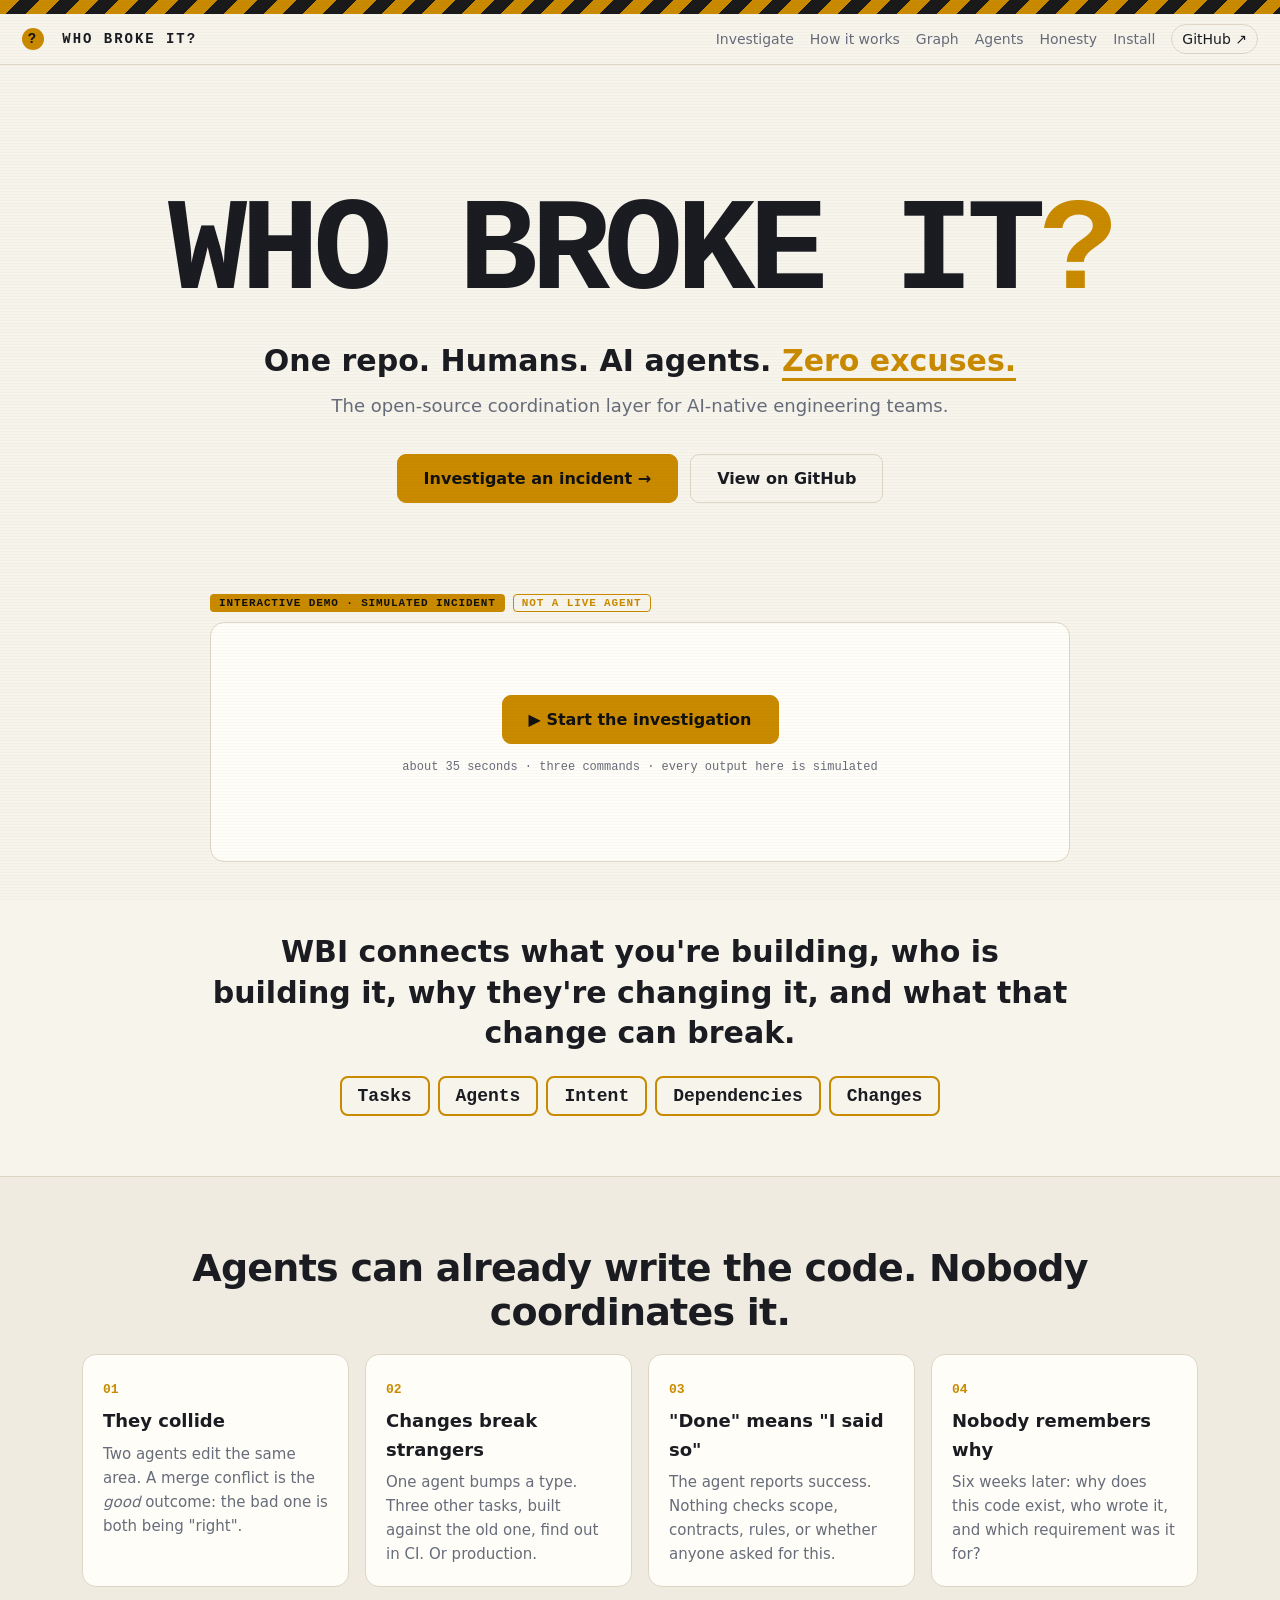
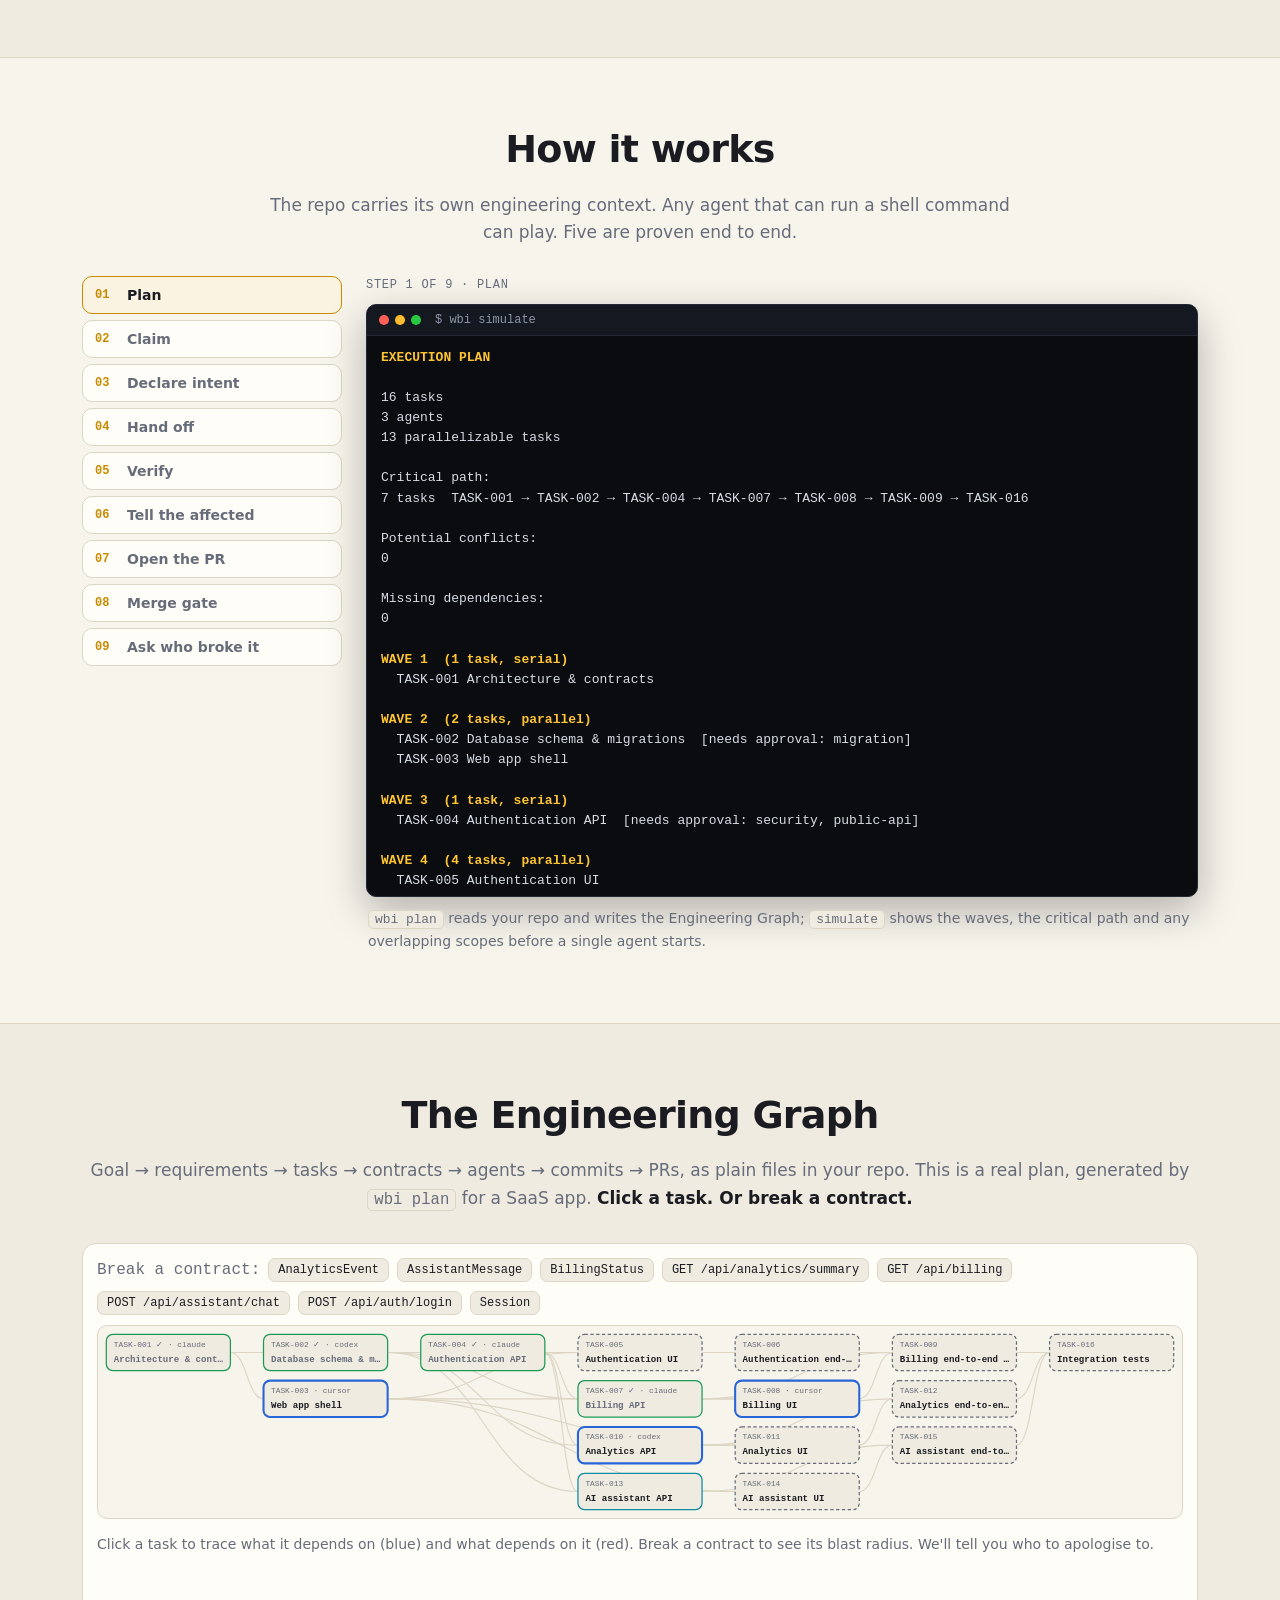
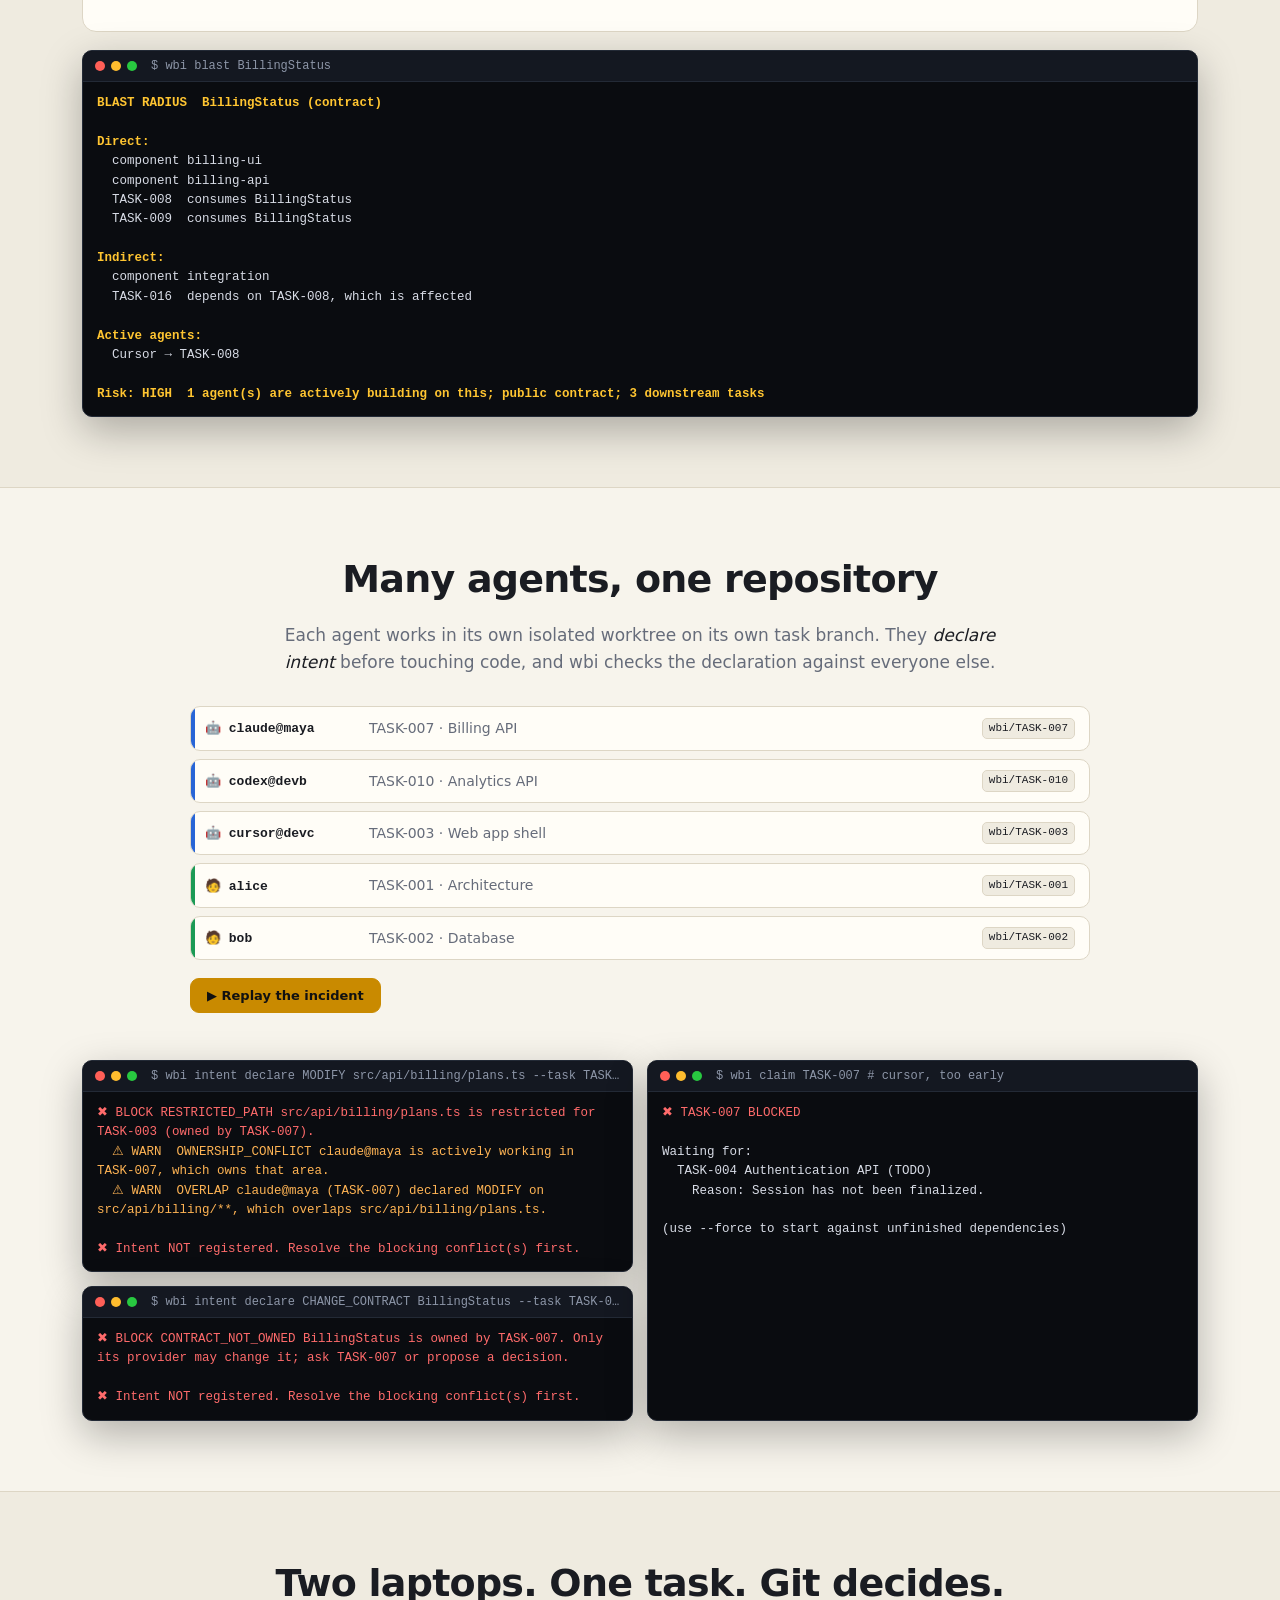
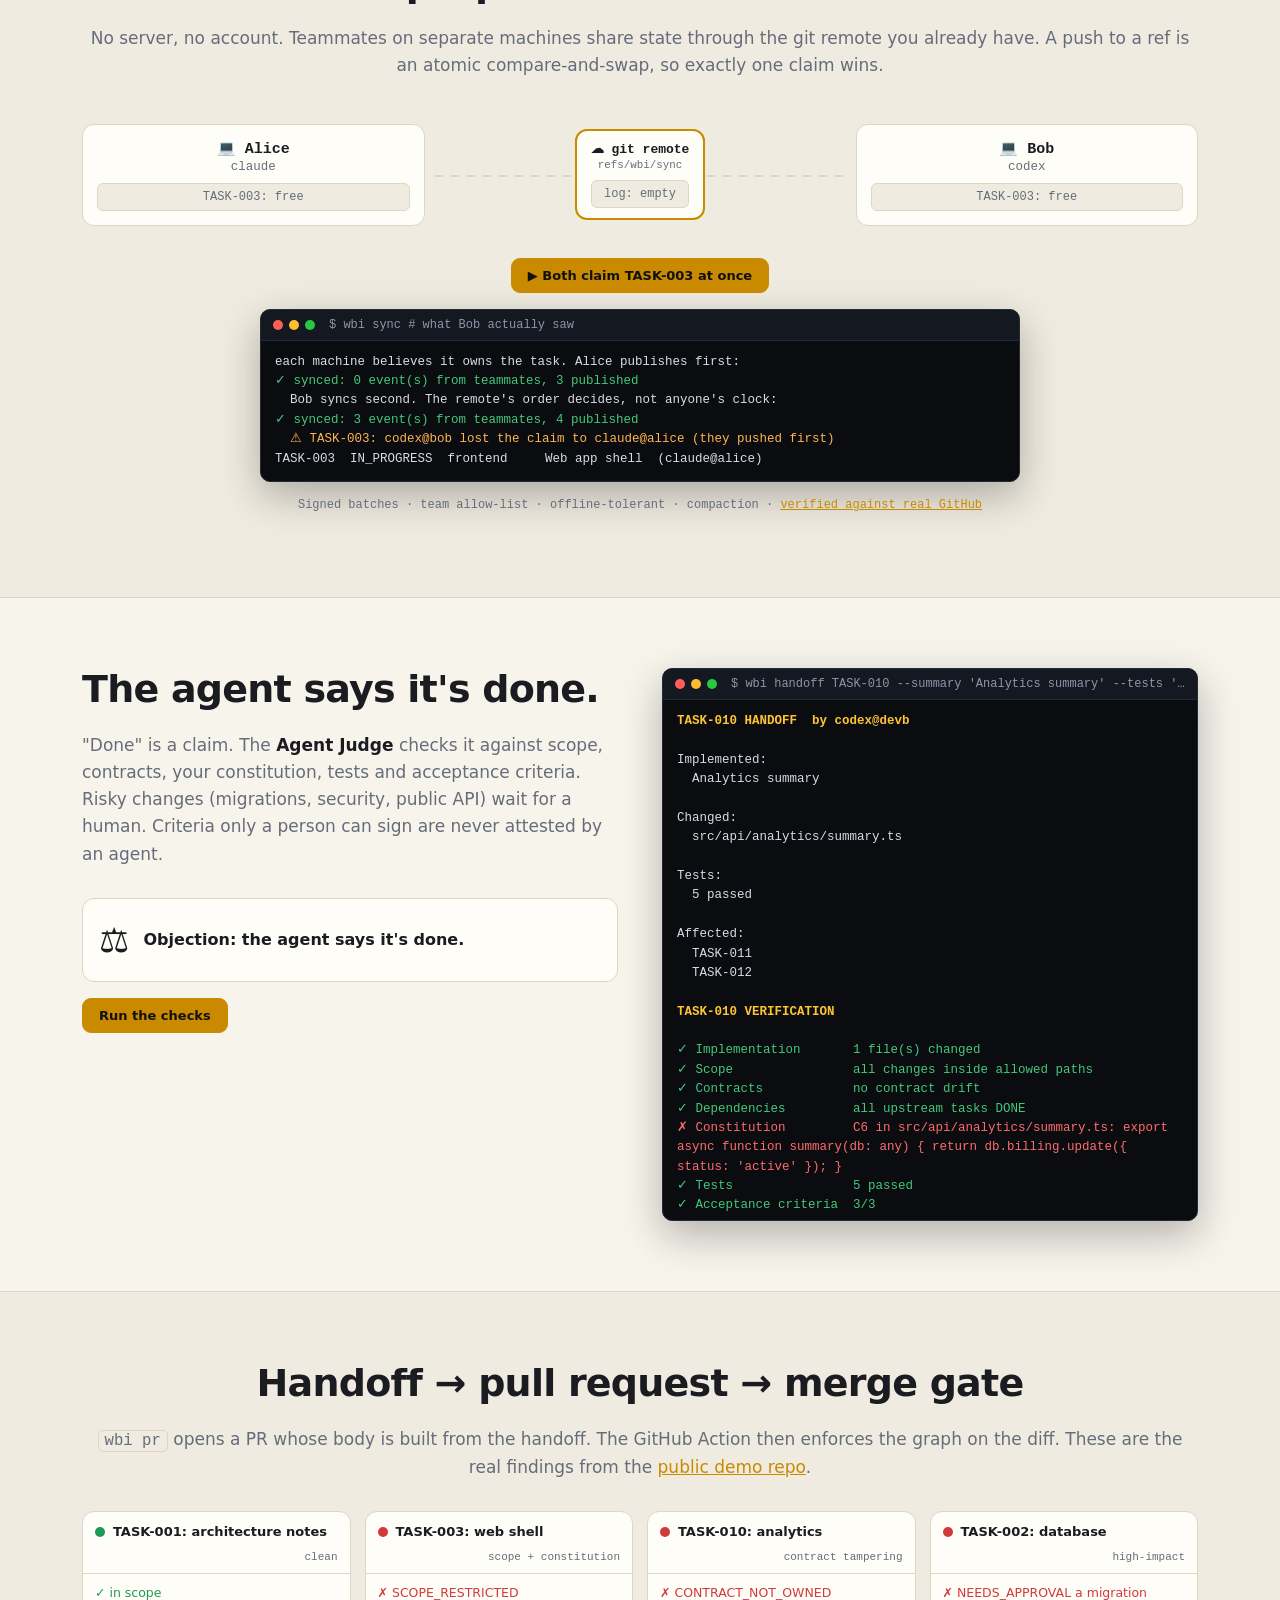
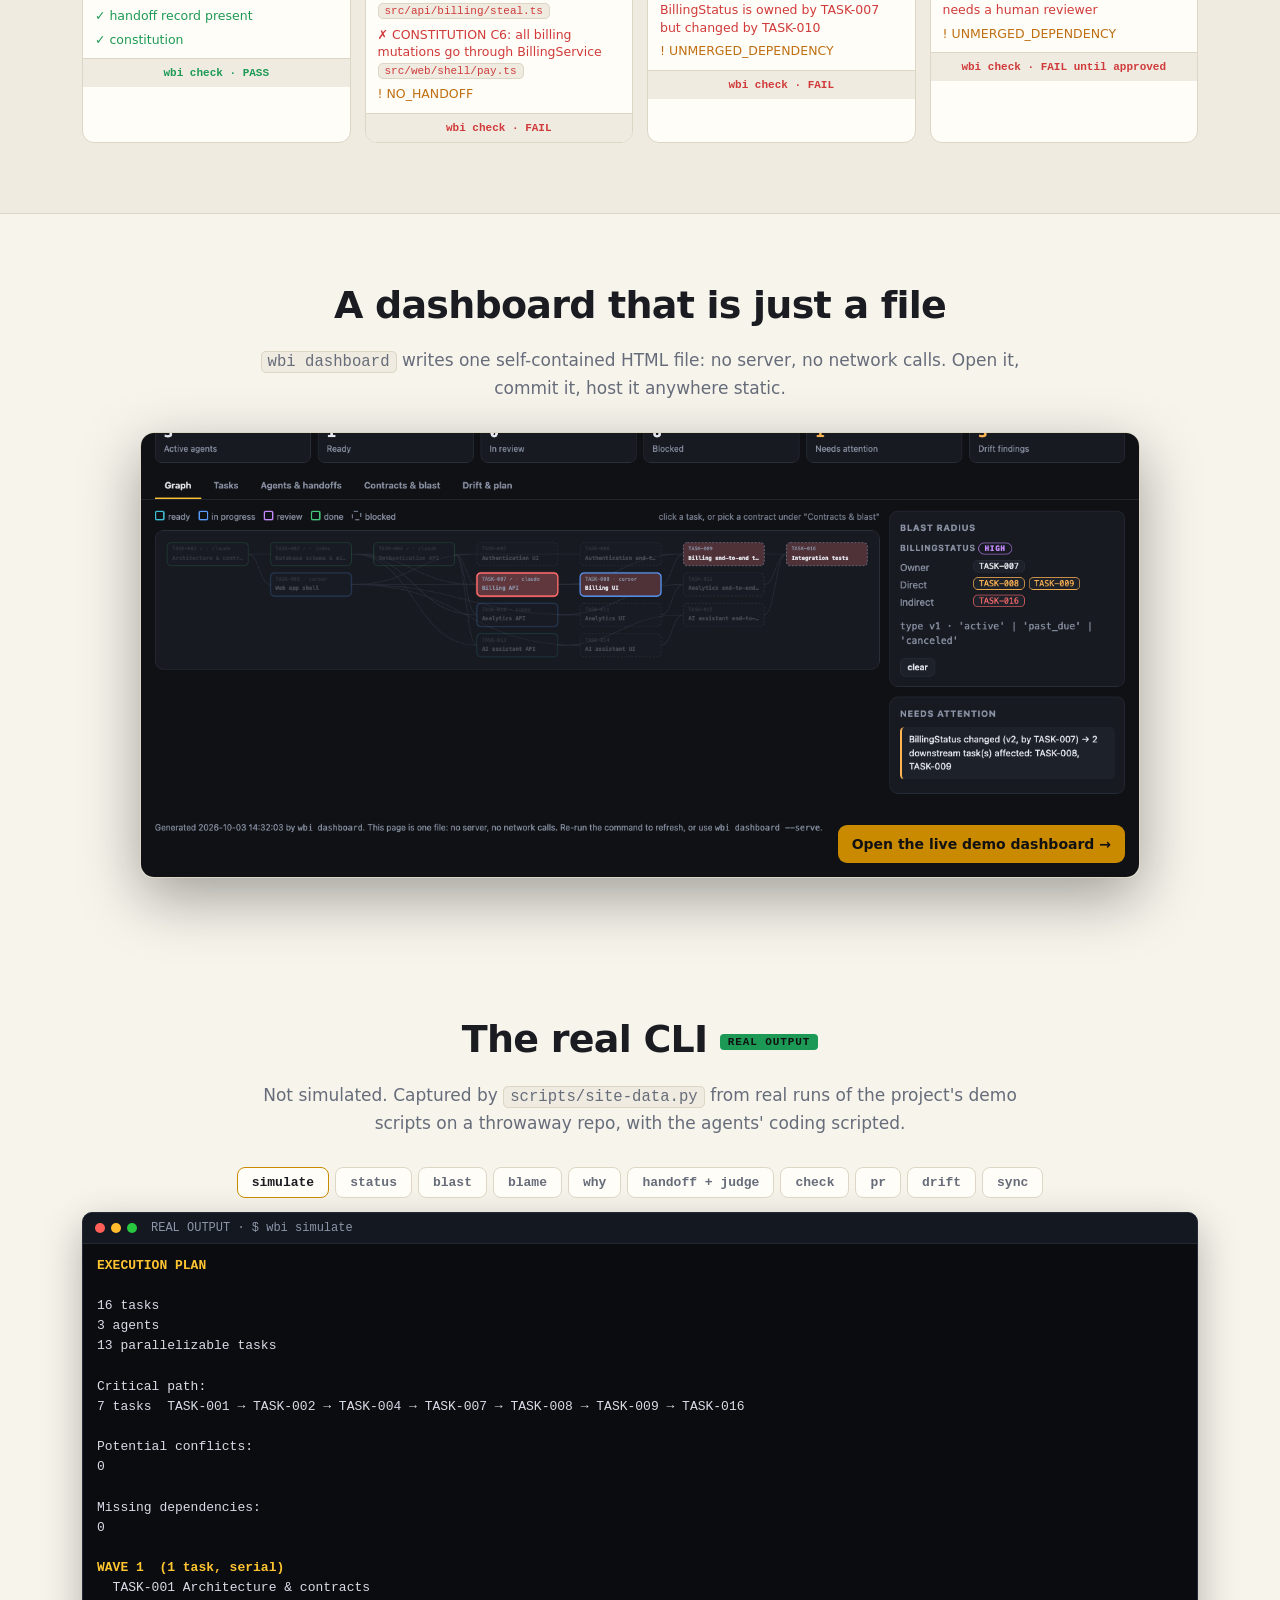
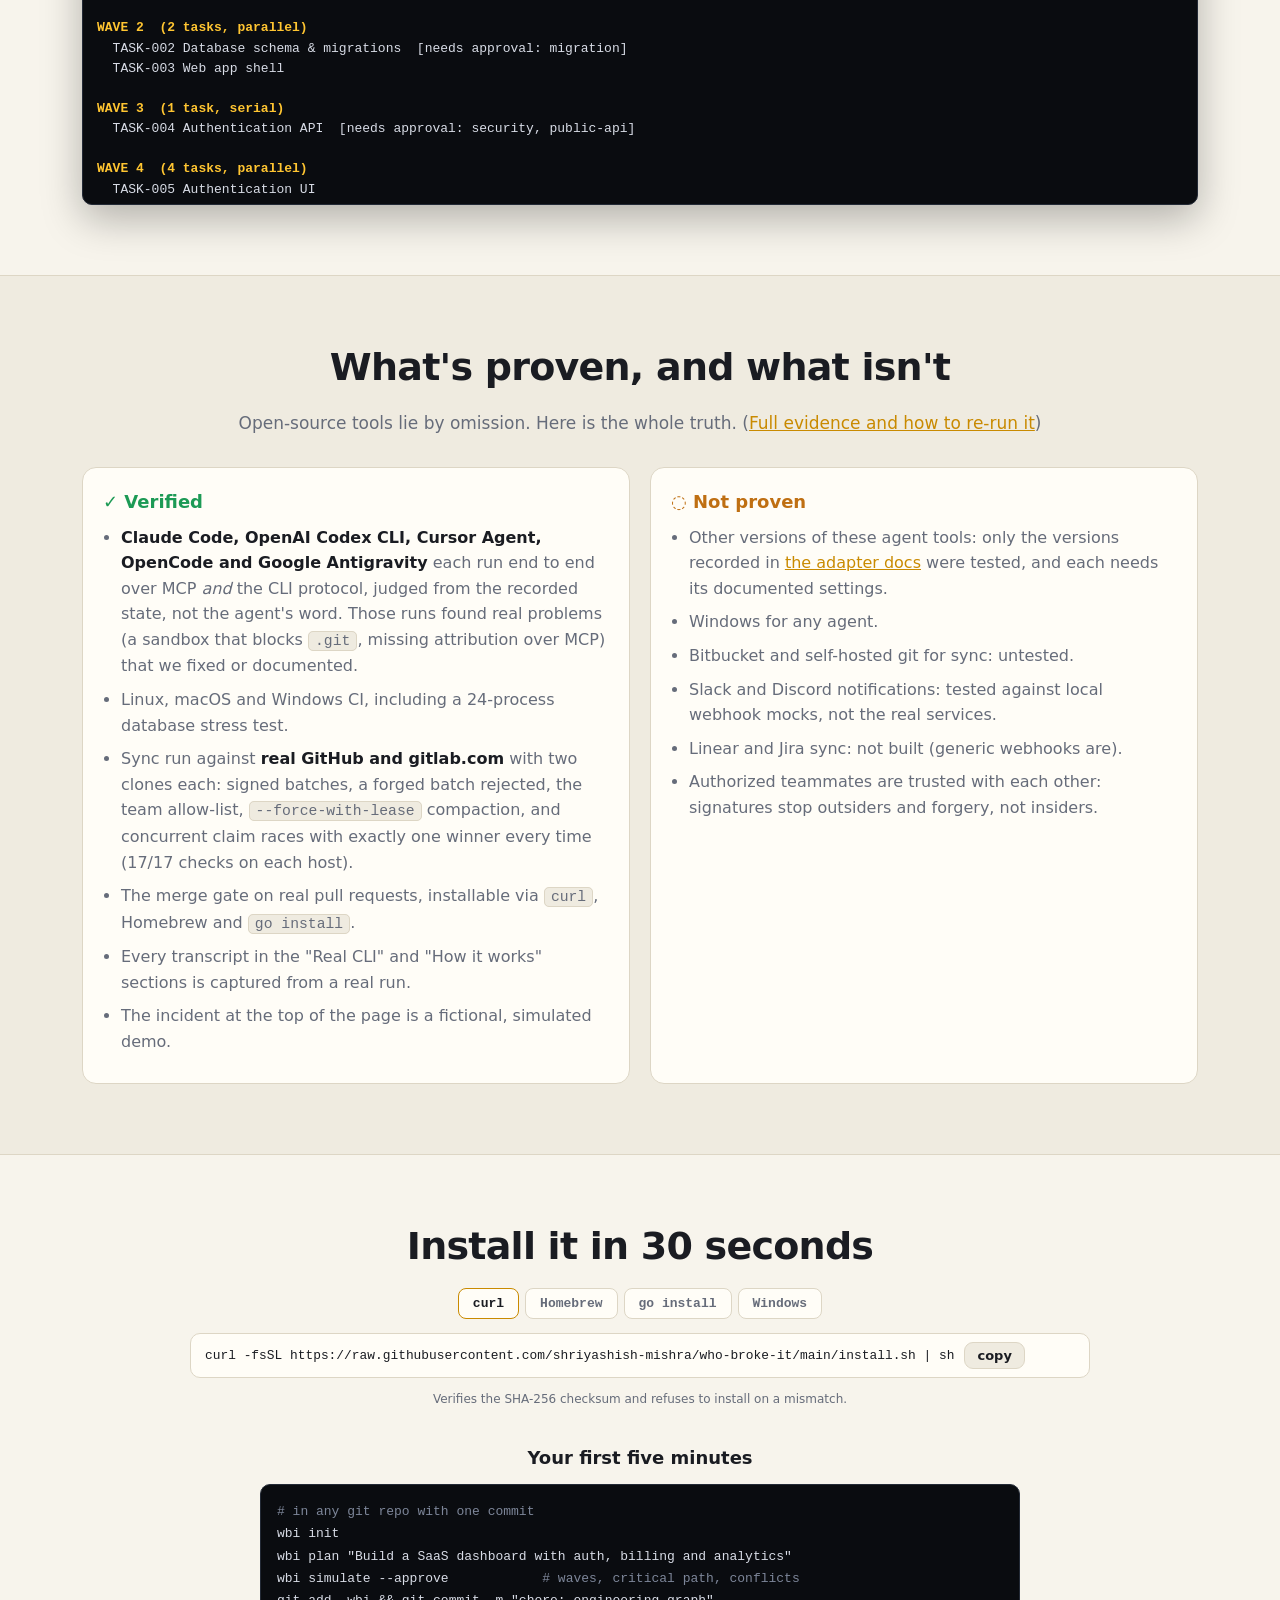
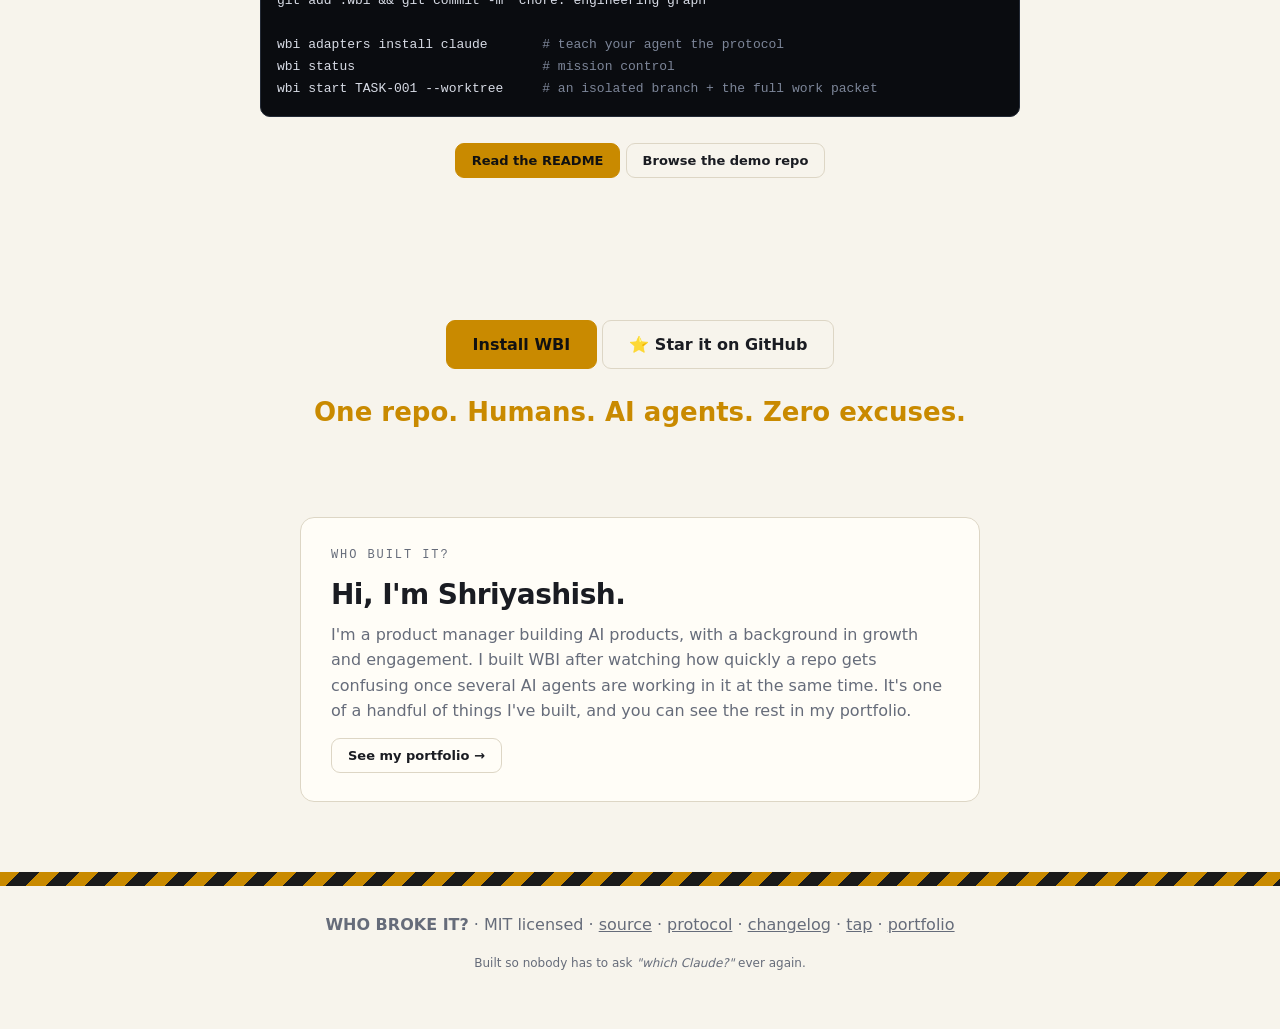
==== commit 5c9e0da0: "site: add 'Who built it' section linking to portfolio Co-Authored-By: Claude Sonnet 5.5 <noreply@ant" ====
--- a/site/index.html
+++ b/site/index.html
@@ -299,11 +299,20 @@
   <p class="closer center">One repo. Humans. AI agents. Zero excuses.</p>
 </section>
 
+<section class="block about" id="about">
+  <div class="about-card">
+    <p class="about-k mono">WHO BUILT IT?</p>
+    <h2>Hi, I'm Shriyashish.</h2>
+    <p>I'm a product manager building AI products, with a background in growth and engagement. I built WBI after watching how quickly a repo gets confusing once several AI agents are working in it at the same time. It's one of a handful of things I've built, and you can see the rest in my portfolio.</p>
+    <p><a class="btn ghost" href="https://shriyashish-mishra.github.io/">See my portfolio &rarr;</a></p>
+  </div>
+</section>
+
 </main>
 
 <footer>
   <div class="tape" aria-hidden="true"></div>
-  <p><b>WHO BROKE IT?</b> · MIT licensed · <a href="https://github.com/shriyashish-mishra/who-broke-it">source</a> · <a href="https://github.com/shriyashish-mishra/who-broke-it/blob/main/docs/PROTOCOL.md">protocol</a> · <a href="https://github.com/shriyashish-mishra/who-broke-it/blob/main/CHANGELOG.md">changelog</a> · <a href="https://github.com/shriyashish-mishra/homebrew-tap">tap</a></p>
+  <p><b>WHO BROKE IT?</b> · MIT licensed · <a href="https://github.com/shriyashish-mishra/who-broke-it">source</a> · <a href="https://github.com/shriyashish-mishra/who-broke-it/blob/main/docs/PROTOCOL.md">protocol</a> · <a href="https://github.com/shriyashish-mishra/who-broke-it/blob/main/CHANGELOG.md">changelog</a> · <a href="https://github.com/shriyashish-mishra/homebrew-tap">tap</a> · <a href="https://shriyashish-mishra.github.io/">portfolio</a></p>
   <p class="fine">Built so nobody has to ask <i>"which Claude?"</i> ever again.</p>
 </footer>
 
--- a/site/site.css
+++ b/site/site.css
@@ -178,3 +178,6 @@
 .final{padding:40px 22px 70px}.closer{font:700 clamp(18px,3vw,26px) var(--sans);margin:28px 0 0;color:var(--amber)}
 @media(max-width:640px){.invstage{padding:16px 14px 10px}.inv{padding-inline:14px}}
 @media(prefers-reduced-motion:reduce){*{animation:none!important;transition:none!important}.scan{display:none}}
+
+.about{padding:20px 22px 70px}.about-card{max-width:680px;margin:0 auto;padding:28px 30px;background:var(--card);border:1px solid var(--line);border-radius:14px}
+.about-k{font-size:12px;letter-spacing:.16em;color:var(--amber);margin:0 0 6px}.about-card h2{margin:0 0 10px;font-size:clamp(22px,3.4vw,28px)}.about-card p{color:var(--dim);margin:0 0 14px}.about-card p:last-child{margin:0}
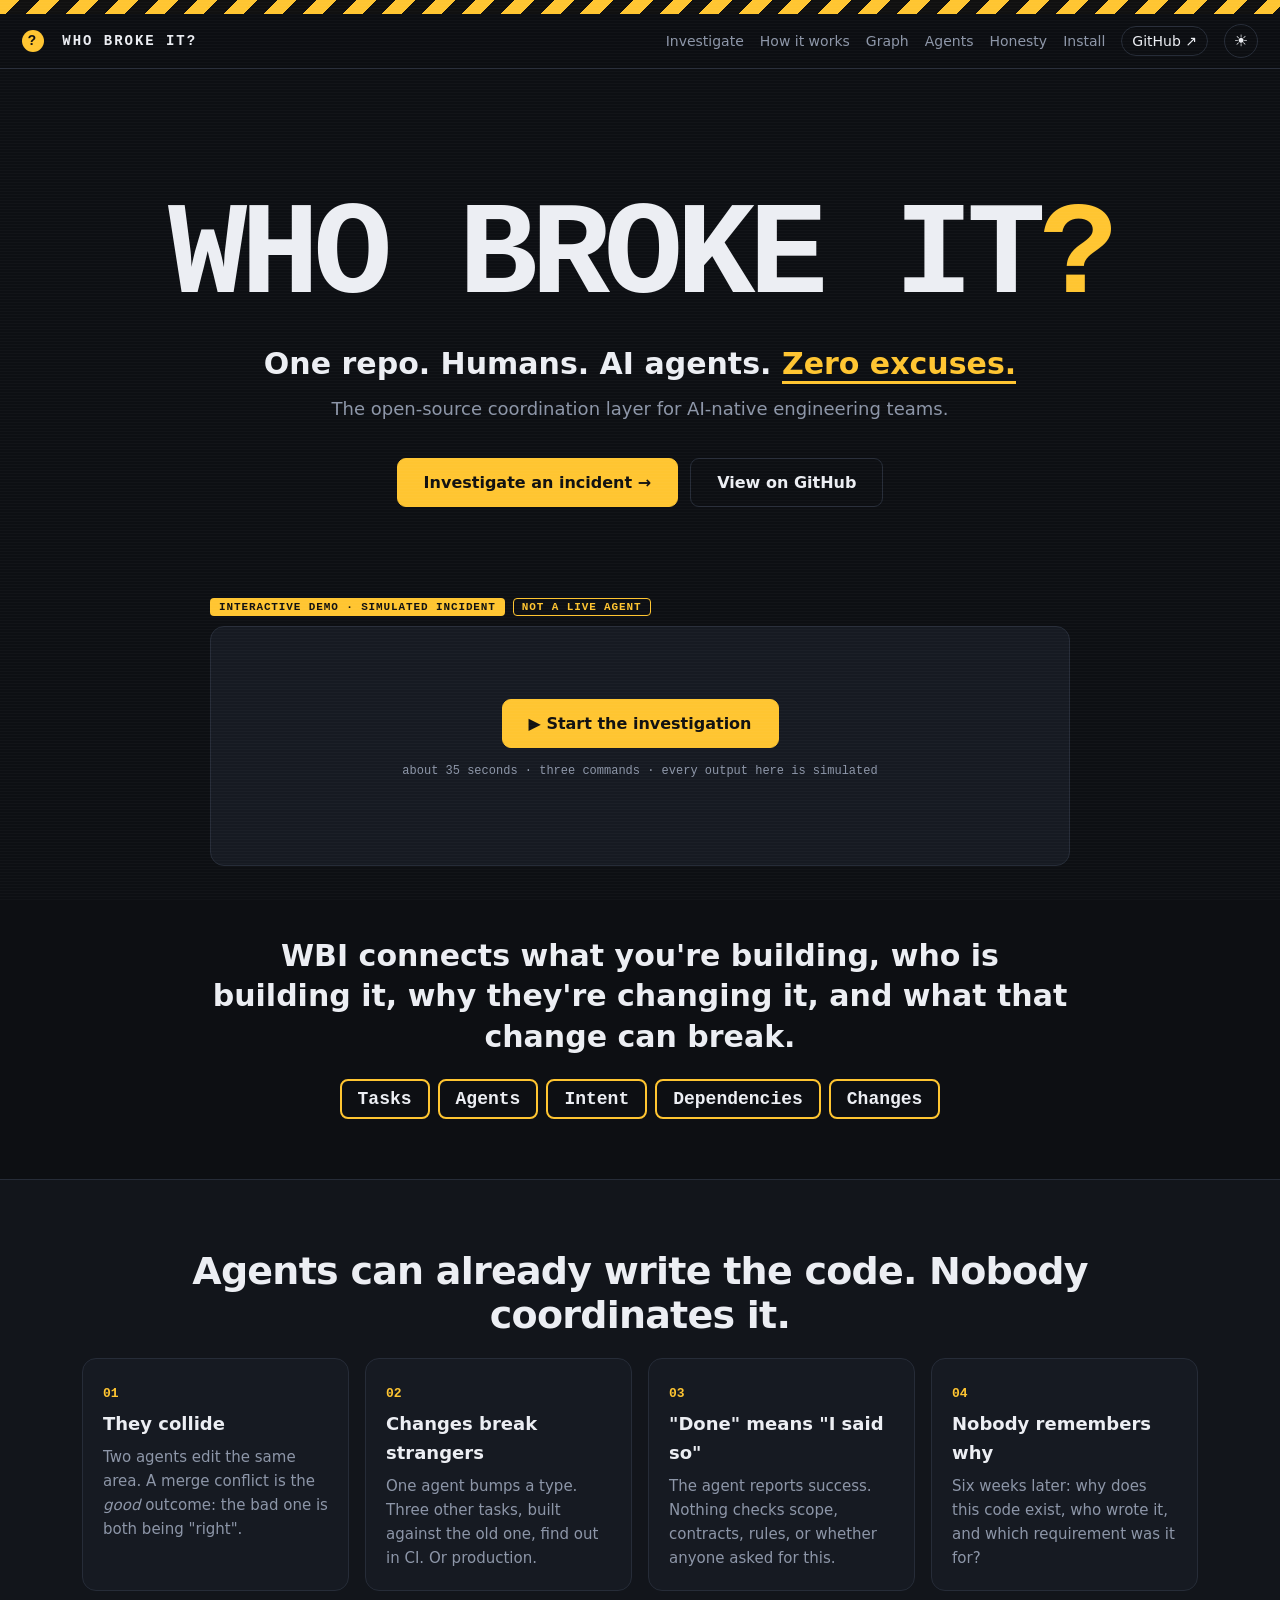
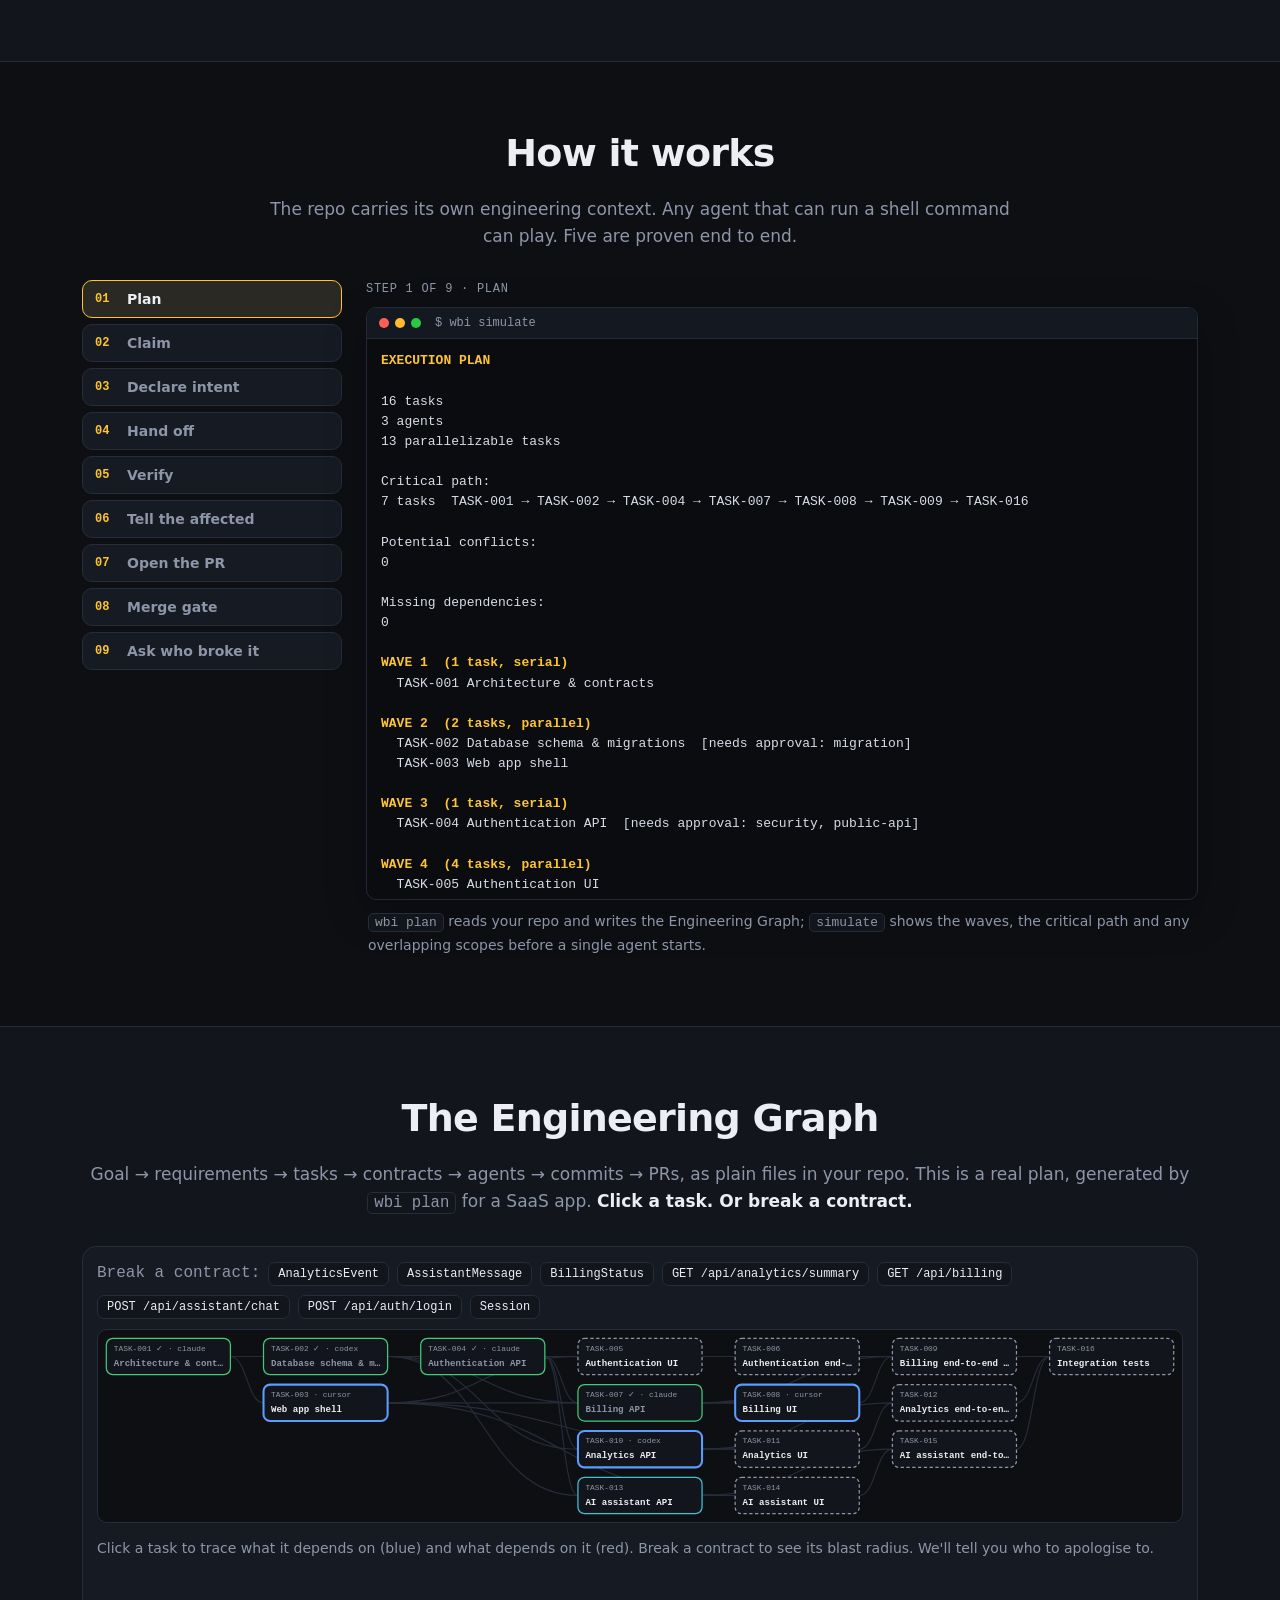
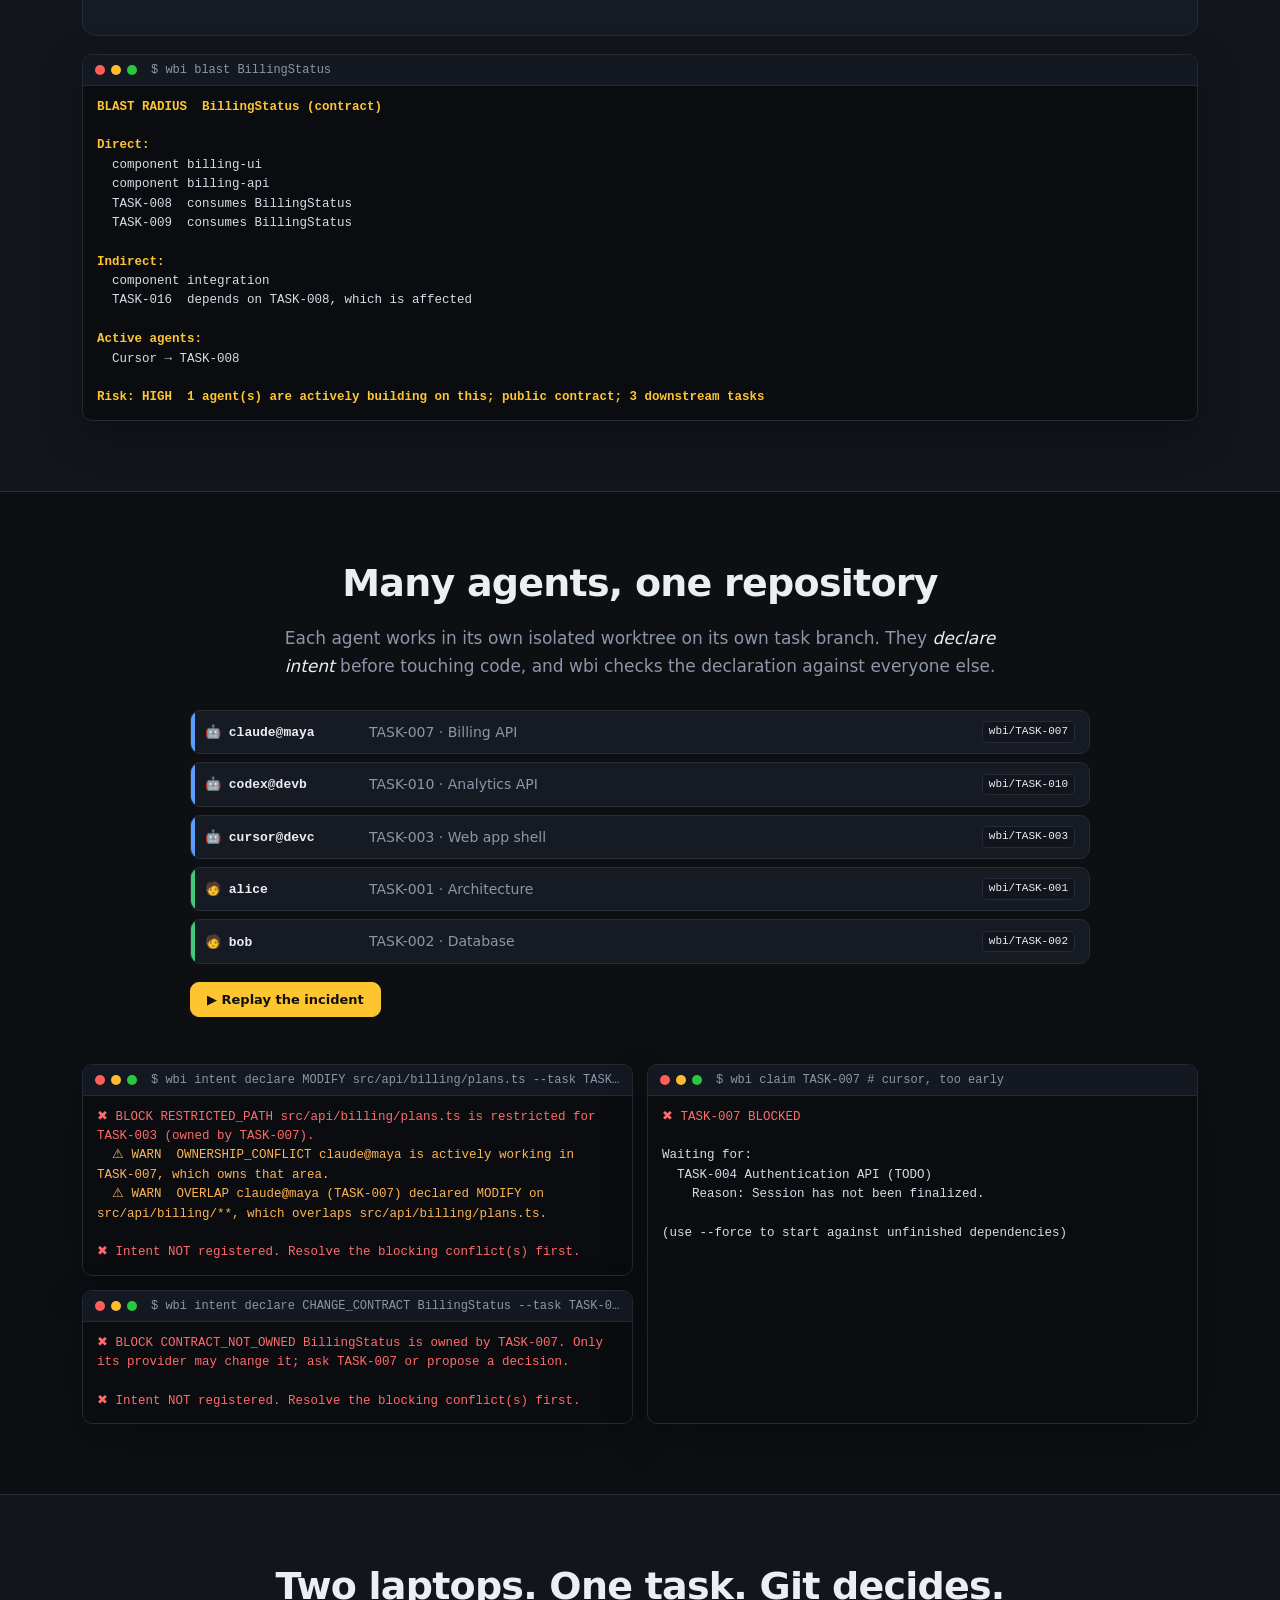
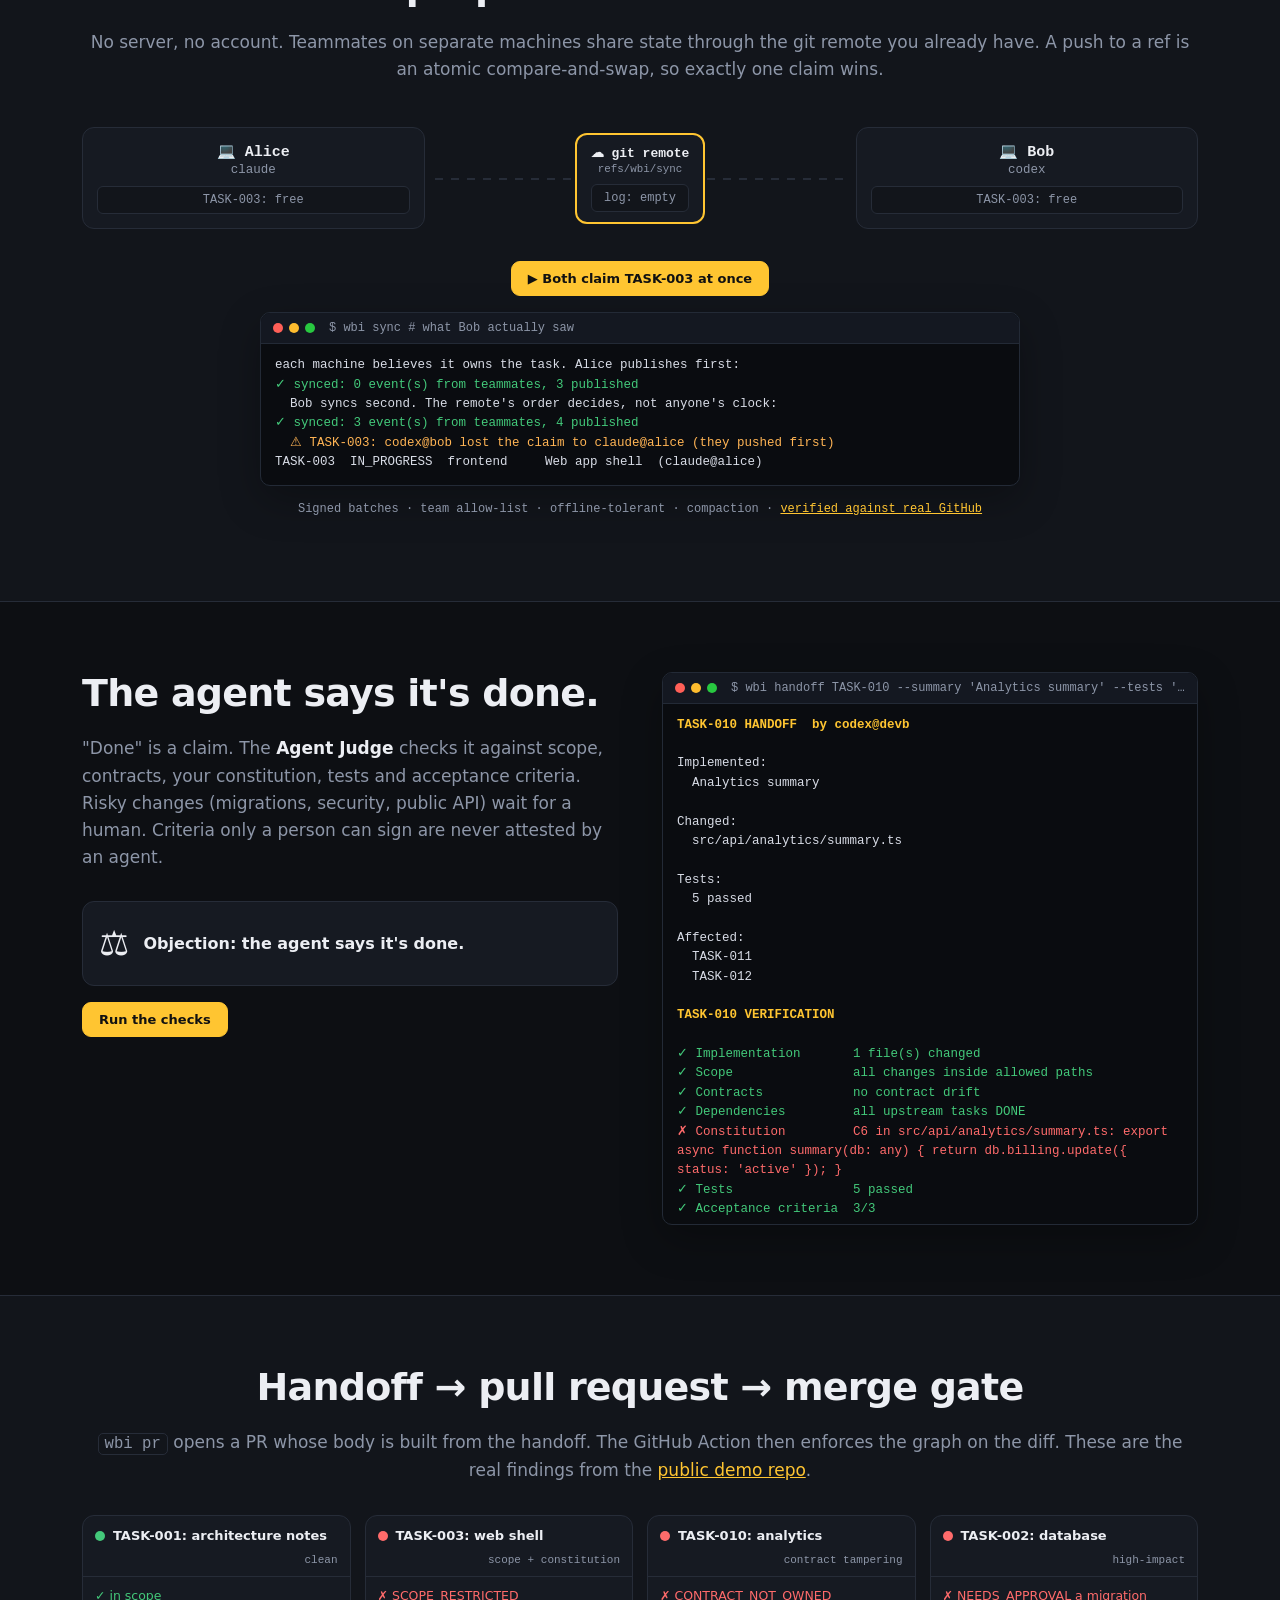
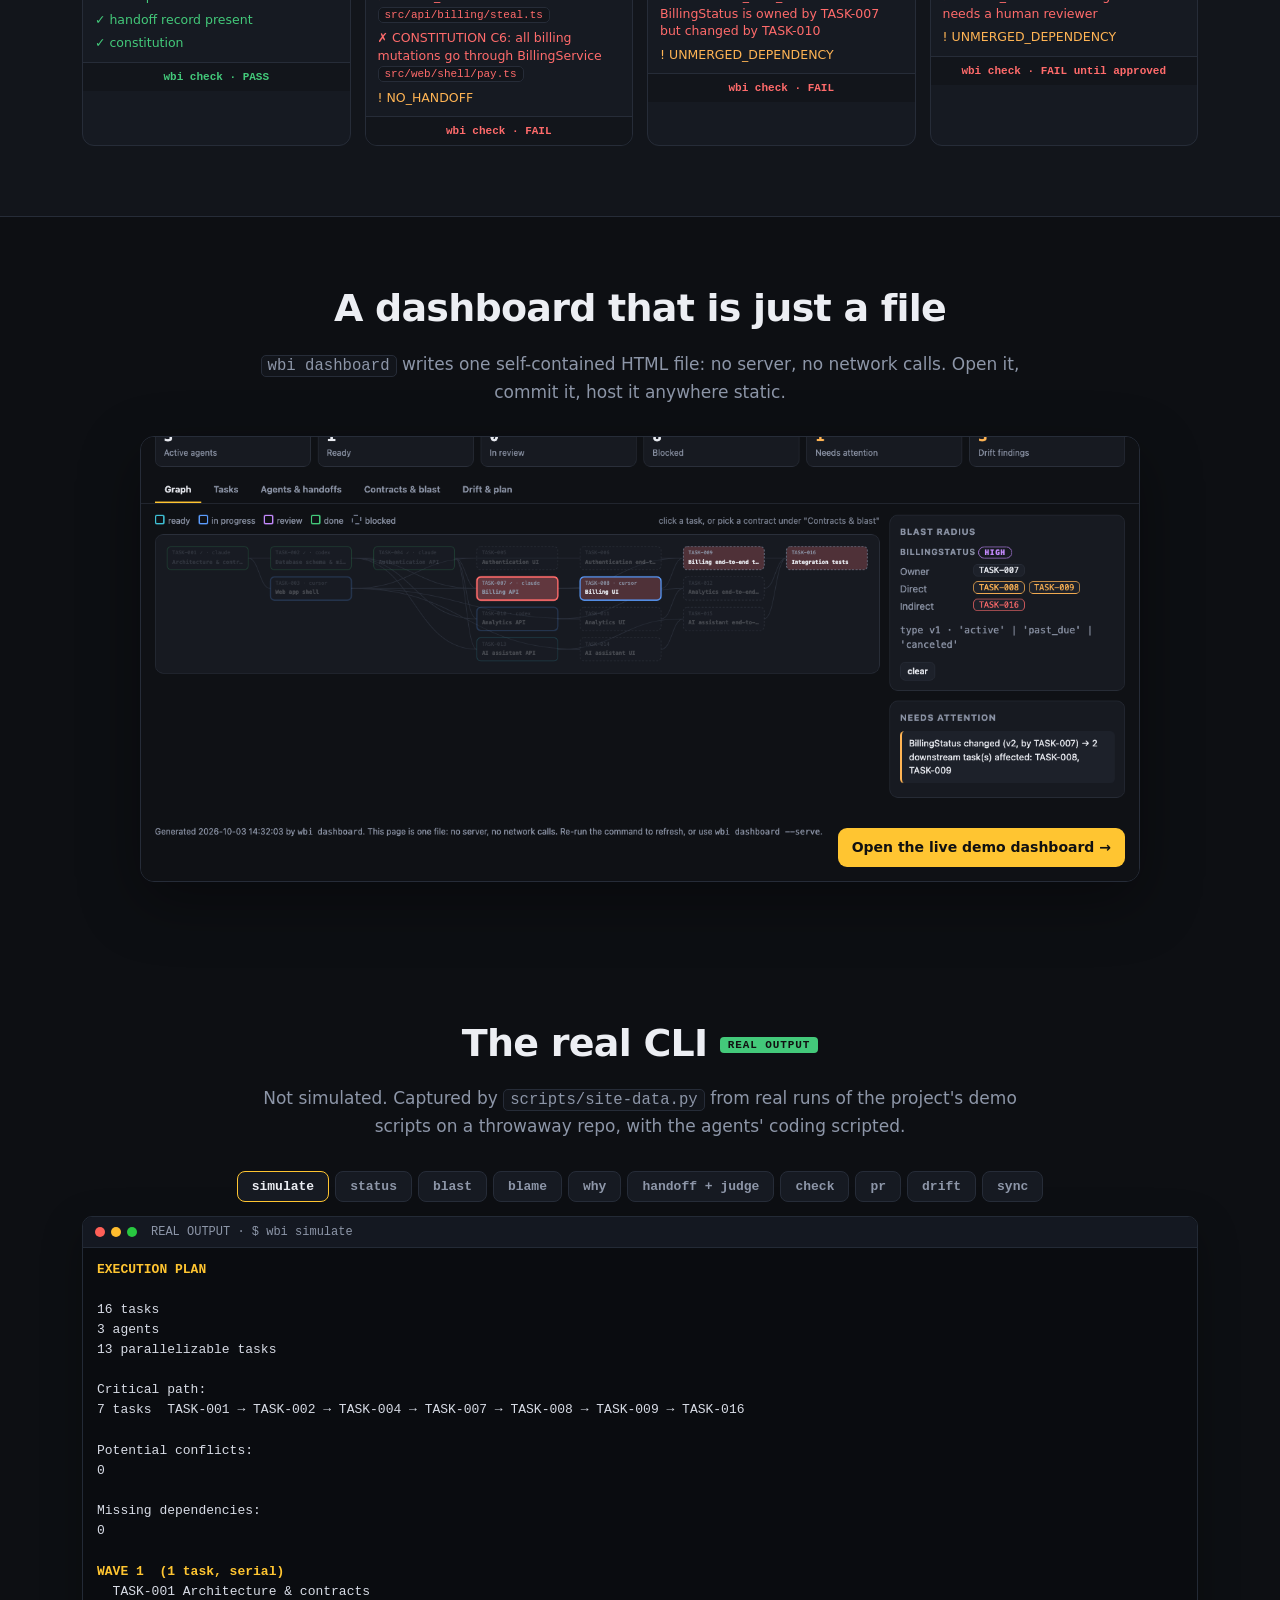
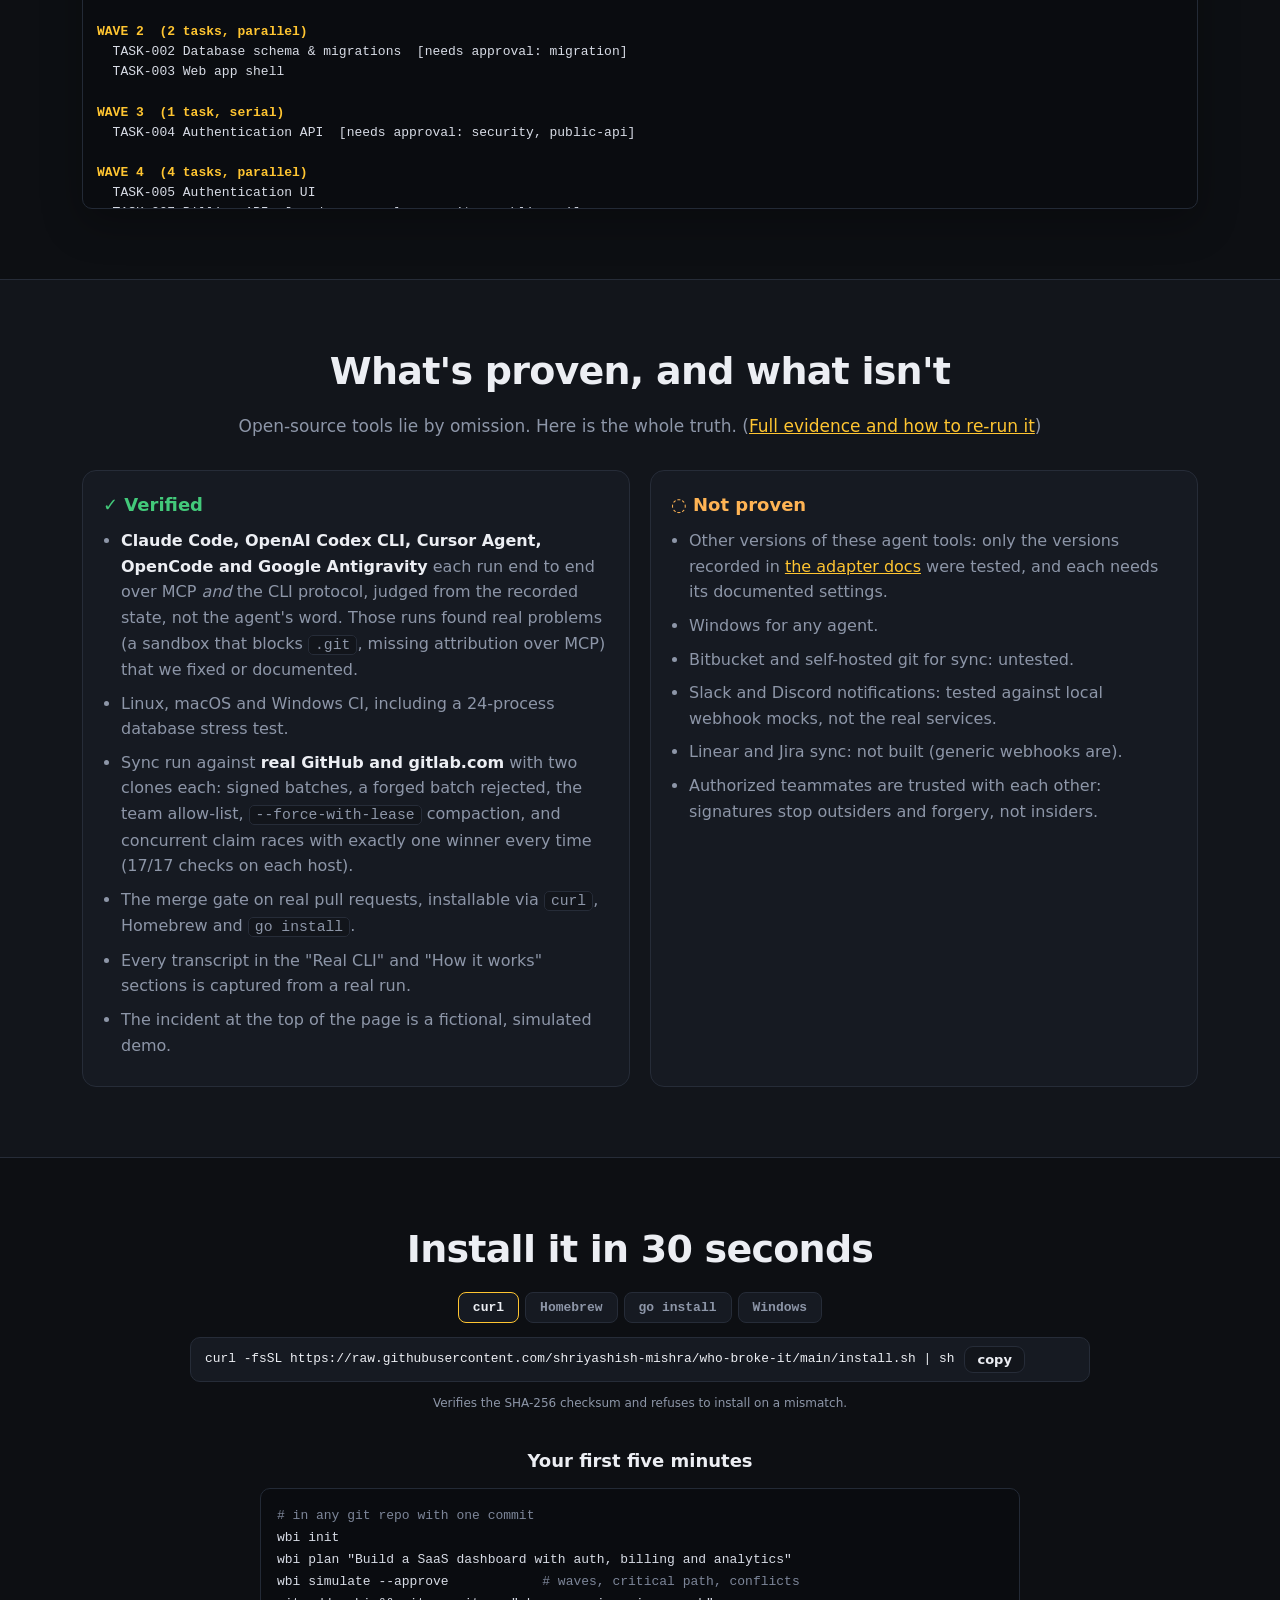
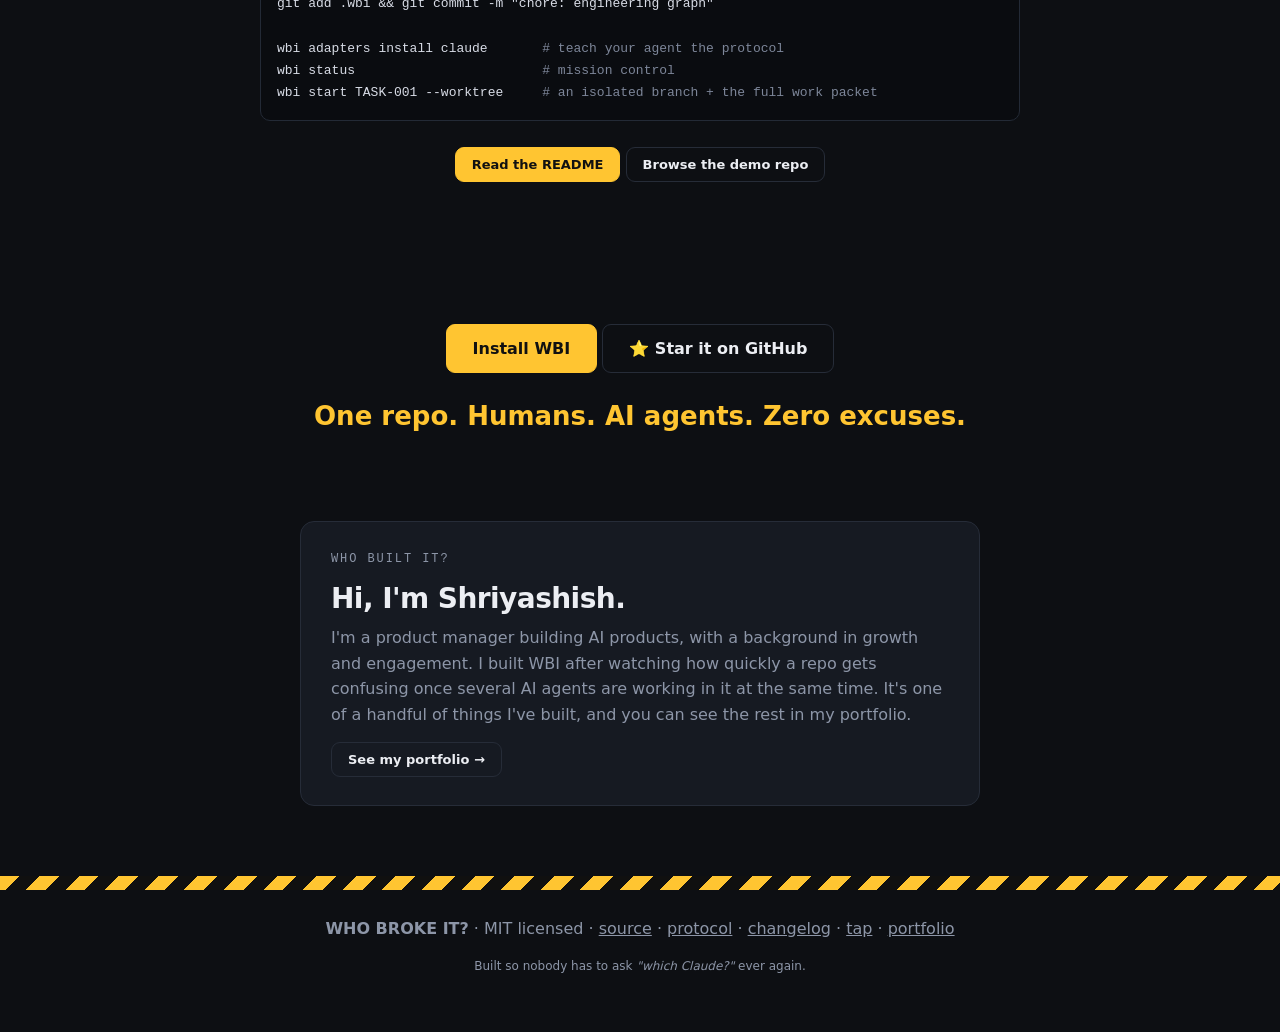
==== commit eea021d7: "site: dark by default, with a light/dark toggle (remembered in localStorage) Co-Authored-By: Claude " ====
--- a/site/index.html
+++ b/site/index.html
@@ -15,6 +15,7 @@
 <script>document.documentElement.className+=' js'</script>
 <link rel="stylesheet" href="site.css">
 <noscript><style>.term pre .ln,.m{opacity:1!important;transform:none!important}</style></noscript>
+<script>try{var t=localStorage.getItem("wbi-theme");if(t==="light")document.documentElement.setAttribute("data-theme","light")}catch(e){}</script>
 </head>
 <body>
 
@@ -26,6 +27,7 @@
   <nav aria-label="Sections">
     <a href="#investigate">Investigate</a><a href="#how">How it works</a><a href="#graph">Graph</a><a href="#agents">Agents</a><a href="#trust">Honesty</a><a href="#install">Install</a>
     <a class="gh" href="https://github.com/shriyashish-mishra/who-broke-it" rel="noopener">GitHub ↗</a>
+    <button type="button" class="theme-toggle" id="themeToggle" aria-label="Switch to light mode" title="Toggle light / dark">☀</button>
   </nav>
 </header>
 
--- a/site/site.css
+++ b/site/site.css
@@ -1,12 +1,11 @@
 :root{
-  color-scheme:dark light;
+  color-scheme:dark;
   --bg:#0d0f13; --bg2:#12151b; --card:#161a22; --line:#262c38; --ink:#eceef3; --dim:#8d96a8;
   --amber:#ffc531; --red:#ff6b6b; --green:#43c97a; --blue:#5b9dff; --violet:#c58bff; --cyan:#3fc1d6; --warn:#ffb454;
   --mono:ui-monospace,SFMono-Regular,"SF Mono",Menlo,Consolas,"Liberation Mono",monospace;
   --sans:system-ui,-apple-system,"Segoe UI",Roboto,"Helvetica Neue",sans-serif;
   --tapeink:#101010;
 }
-@media (prefers-color-scheme:light){:root{--bg:#f7f4ec;--bg2:#efebe0;--card:#fffdf7;--line:#ddd6c5;--ink:#1a1c22;--dim:#666c7a;--amber:#c98a00;--red:#d03a3a;--green:#1c9a55;--blue:#2865d6;--violet:#8442cf;--cyan:#0c8aa0;--warn:#bf6f12;--tapeink:#1a1a1a}}
 *{box-sizing:border-box} html{scroll-behavior:smooth} body{margin:0;background:var(--bg);color:var(--ink);font:16px/1.6 var(--sans);-webkit-font-smoothing:antialiased}
 a{color:var(--amber)} code,.mono{font-family:var(--mono)} code{font-size:.92em;background:var(--bg2);border:1px solid var(--line);border-radius:5px;padding:1px 6px}
 .dim{color:var(--dim)} .center{text-align:center} .g{color:var(--green)} .r{color:var(--red)} .y{color:var(--warn)} .hot{color:var(--red)}
@@ -121,7 +120,6 @@
 
 /* ===== brand hero + short investigation ===== */
 .scan{position:fixed;inset:0;pointer-events:none;z-index:40;background:repeating-linear-gradient(0deg,rgba(255,255,255,.025) 0 1px,transparent 1px 3px)}
-@media (prefers-color-scheme:light){.scan{background:repeating-linear-gradient(0deg,rgba(0,0,0,.02) 0 1px,transparent 1px 3px)}}
 .hero{padding:clamp(70px,14vh,150px) 22px clamp(50px,9vh,90px)}
 .hero{max-width:1240px}
 .hero h1{font-size:clamp(38px,10.4vw,132px);white-space:nowrap;text-transform:uppercase;line-height:.95;margin:0 0 .18em;letter-spacing:-.05em}
@@ -181,3 +179,8 @@
 
 .about{padding:20px 22px 70px}.about-card{max-width:680px;margin:0 auto;padding:28px 30px;background:var(--card);border:1px solid var(--line);border-radius:14px}
 .about-k{font-size:12px;letter-spacing:.16em;color:var(--amber);margin:0 0 6px}.about-card h2{margin:0 0 10px;font-size:clamp(22px,3.4vw,28px)}.about-card p{color:var(--dim);margin:0 0 14px}.about-card p:last-child{margin:0}
+
+:root[data-theme="light"]{color-scheme:light;--bg:#f7f4ec;--bg2:#efebe0;--card:#fffdf7;--line:#ddd6c5;--ink:#1a1c22;--dim:#666c7a;--amber:#c98a00;--red:#d03a3a;--green:#1c9a55;--blue:#2865d6;--violet:#8442cf;--cyan:#0c8aa0;--warn:#bf6f12;--tapeink:#1a1a1a}
+:root[data-theme="light"] .scan{background:repeating-linear-gradient(0deg,rgba(0,0,0,.02) 0 1px,transparent 1px 3px)}
+.theme-toggle{display:inline-grid;place-items:center;width:34px;height:34px;padding:0;border:1px solid var(--line);border-radius:999px;background:transparent;color:var(--ink);font:16px/1 var(--sans);cursor:pointer}
+.theme-toggle:hover{border-color:var(--amber)} .theme-toggle:focus-visible{outline:2px solid var(--amber);outline-offset:2px}
